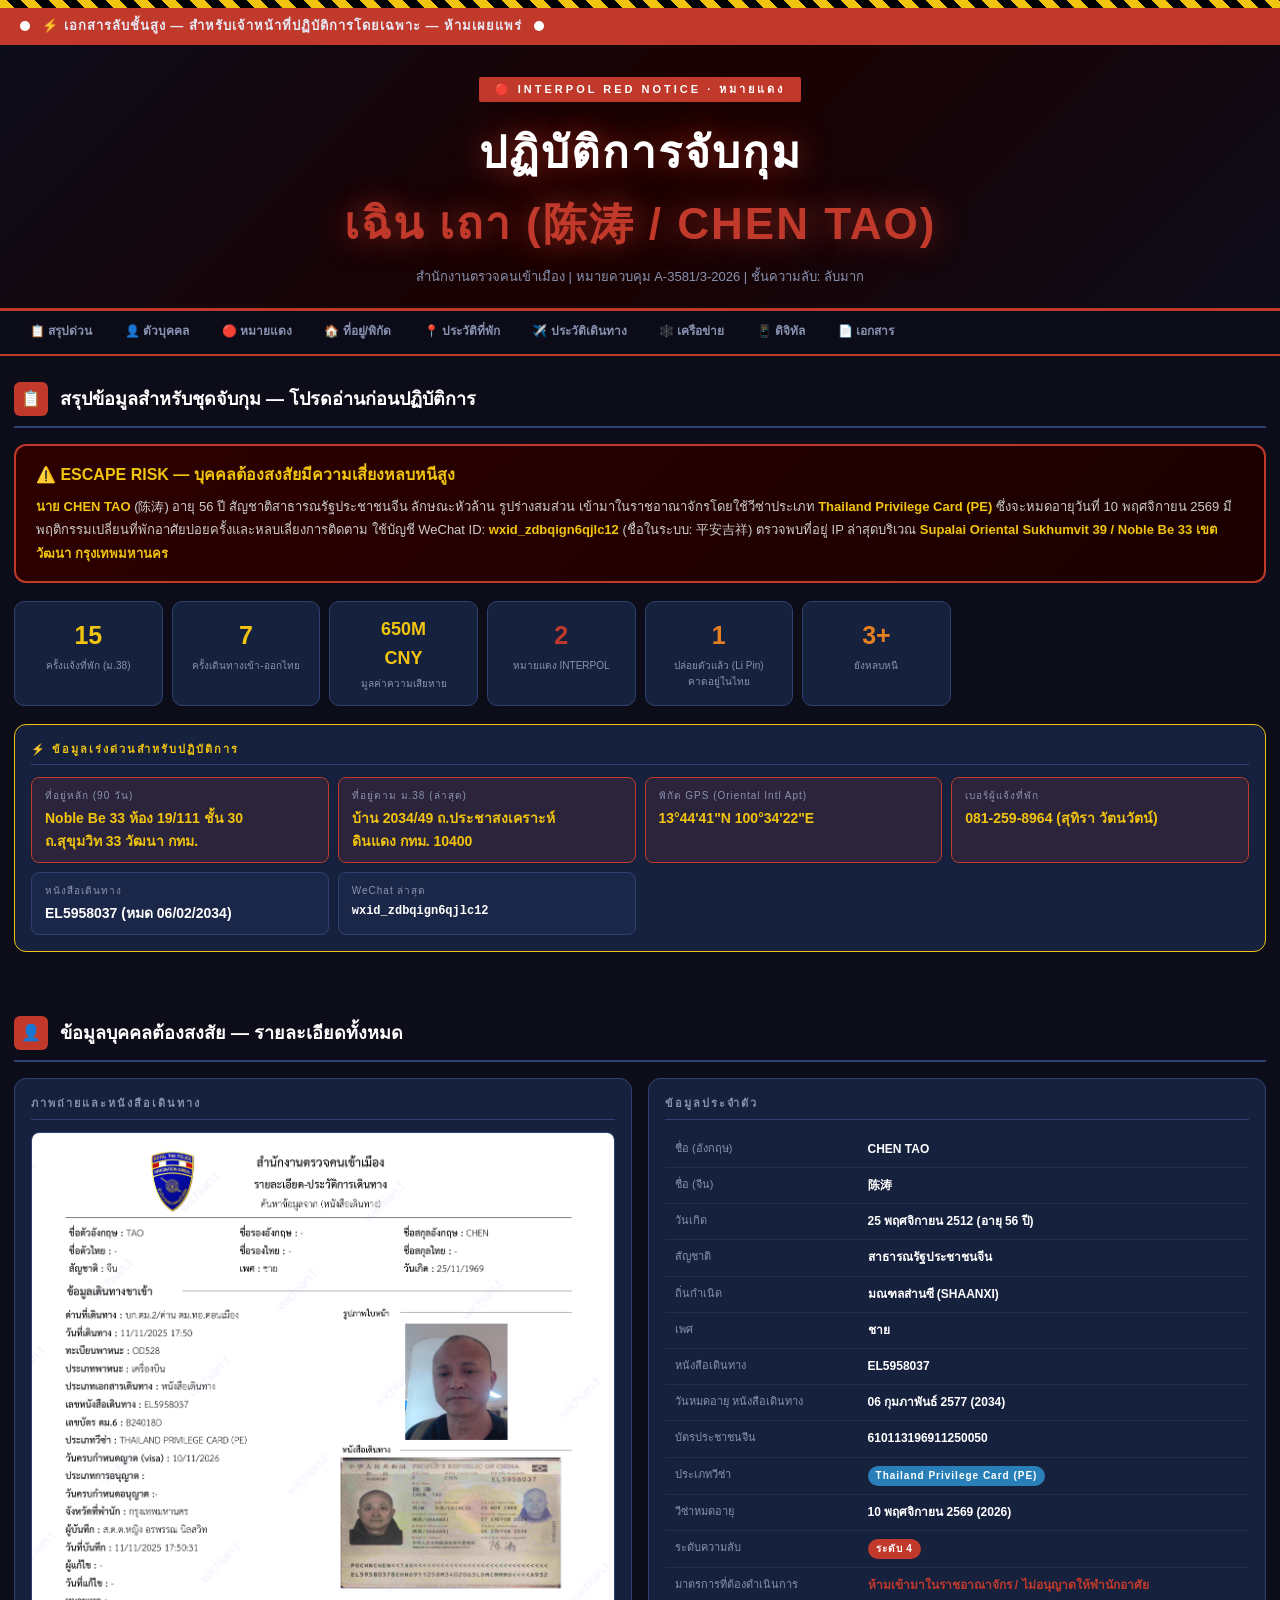
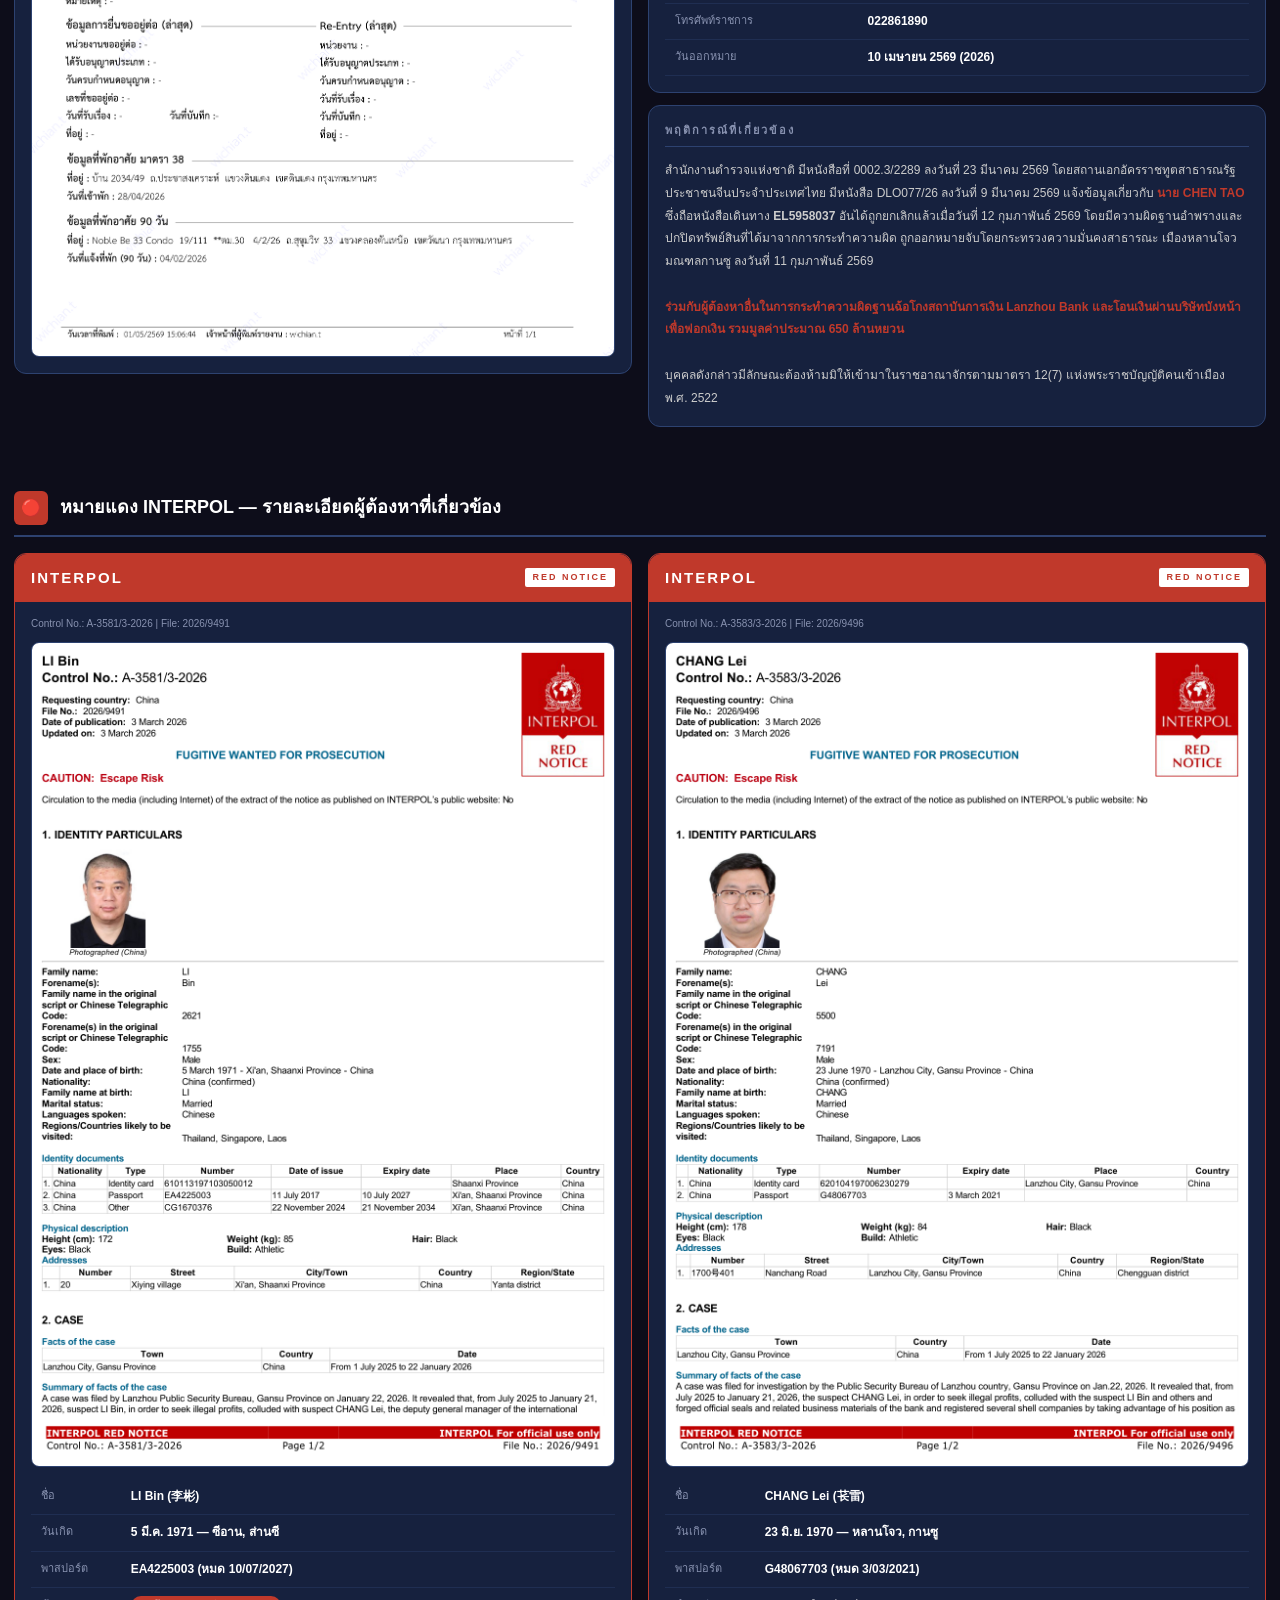
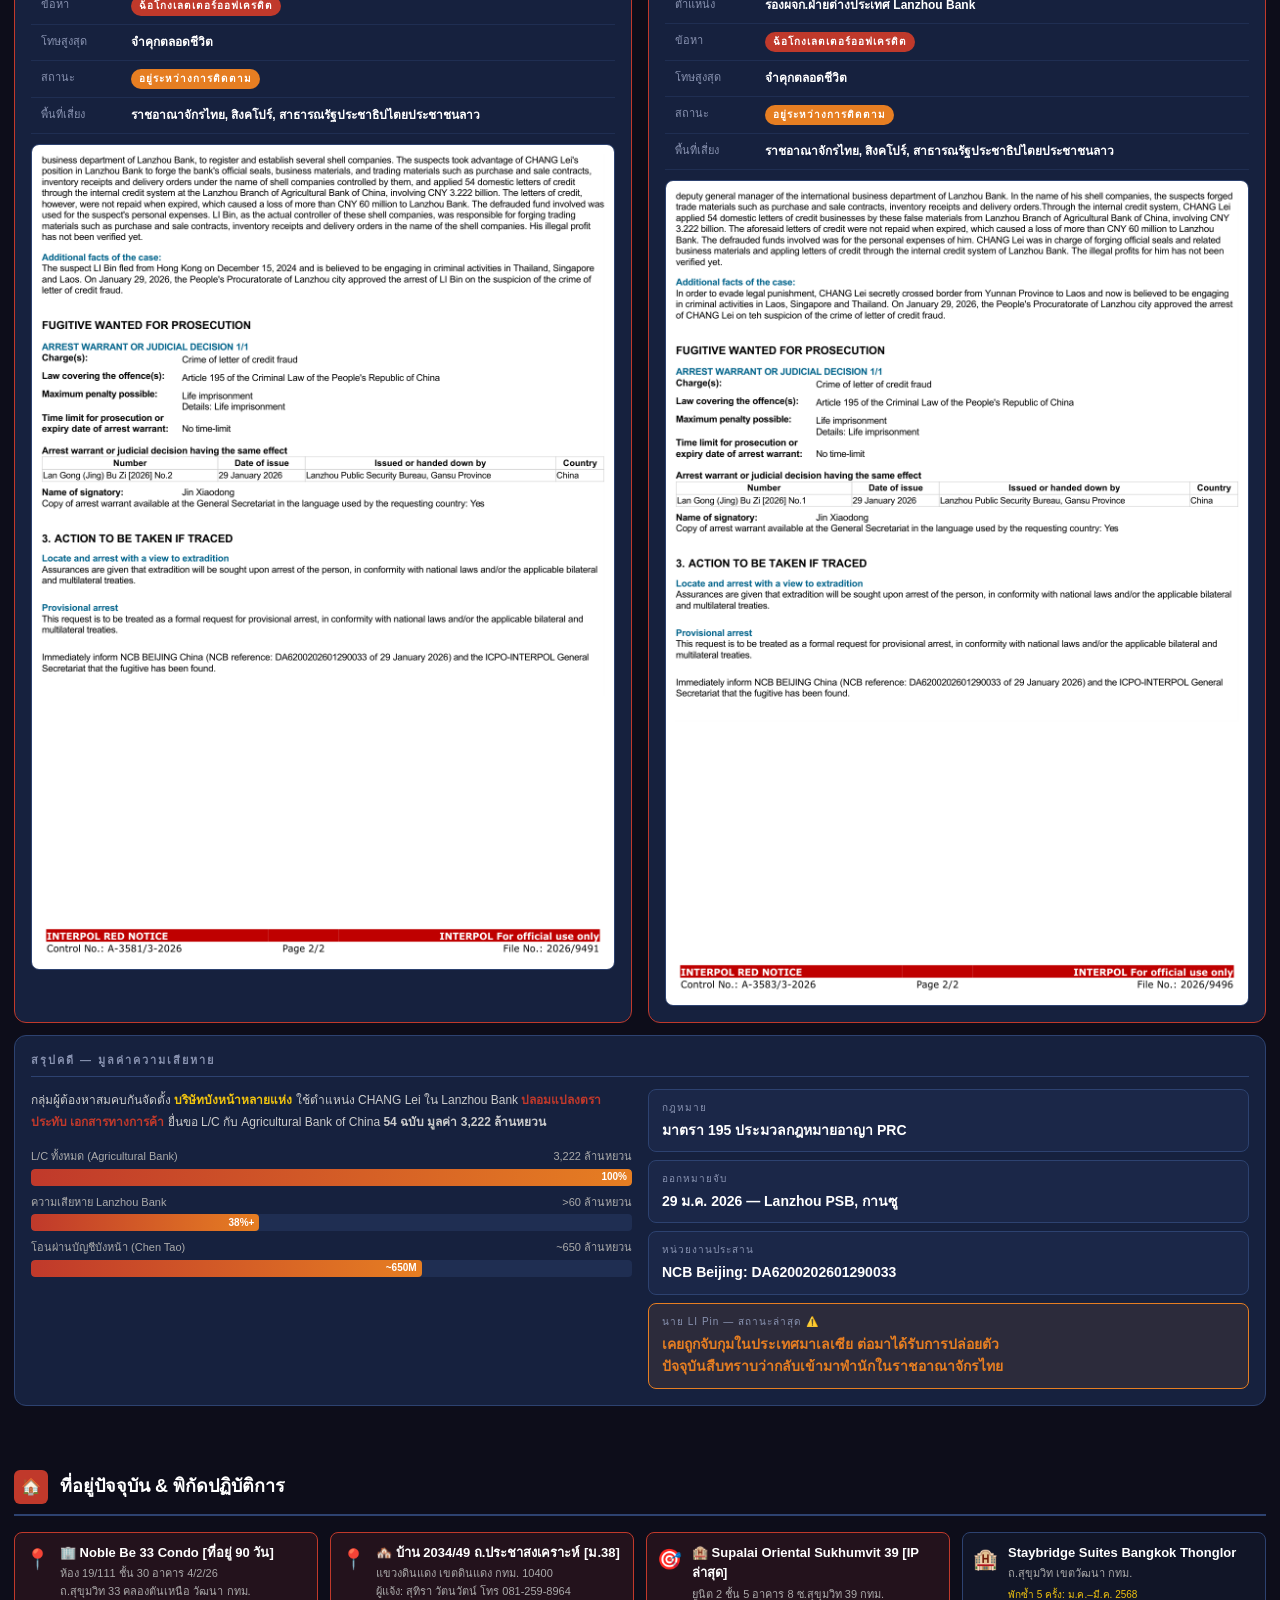
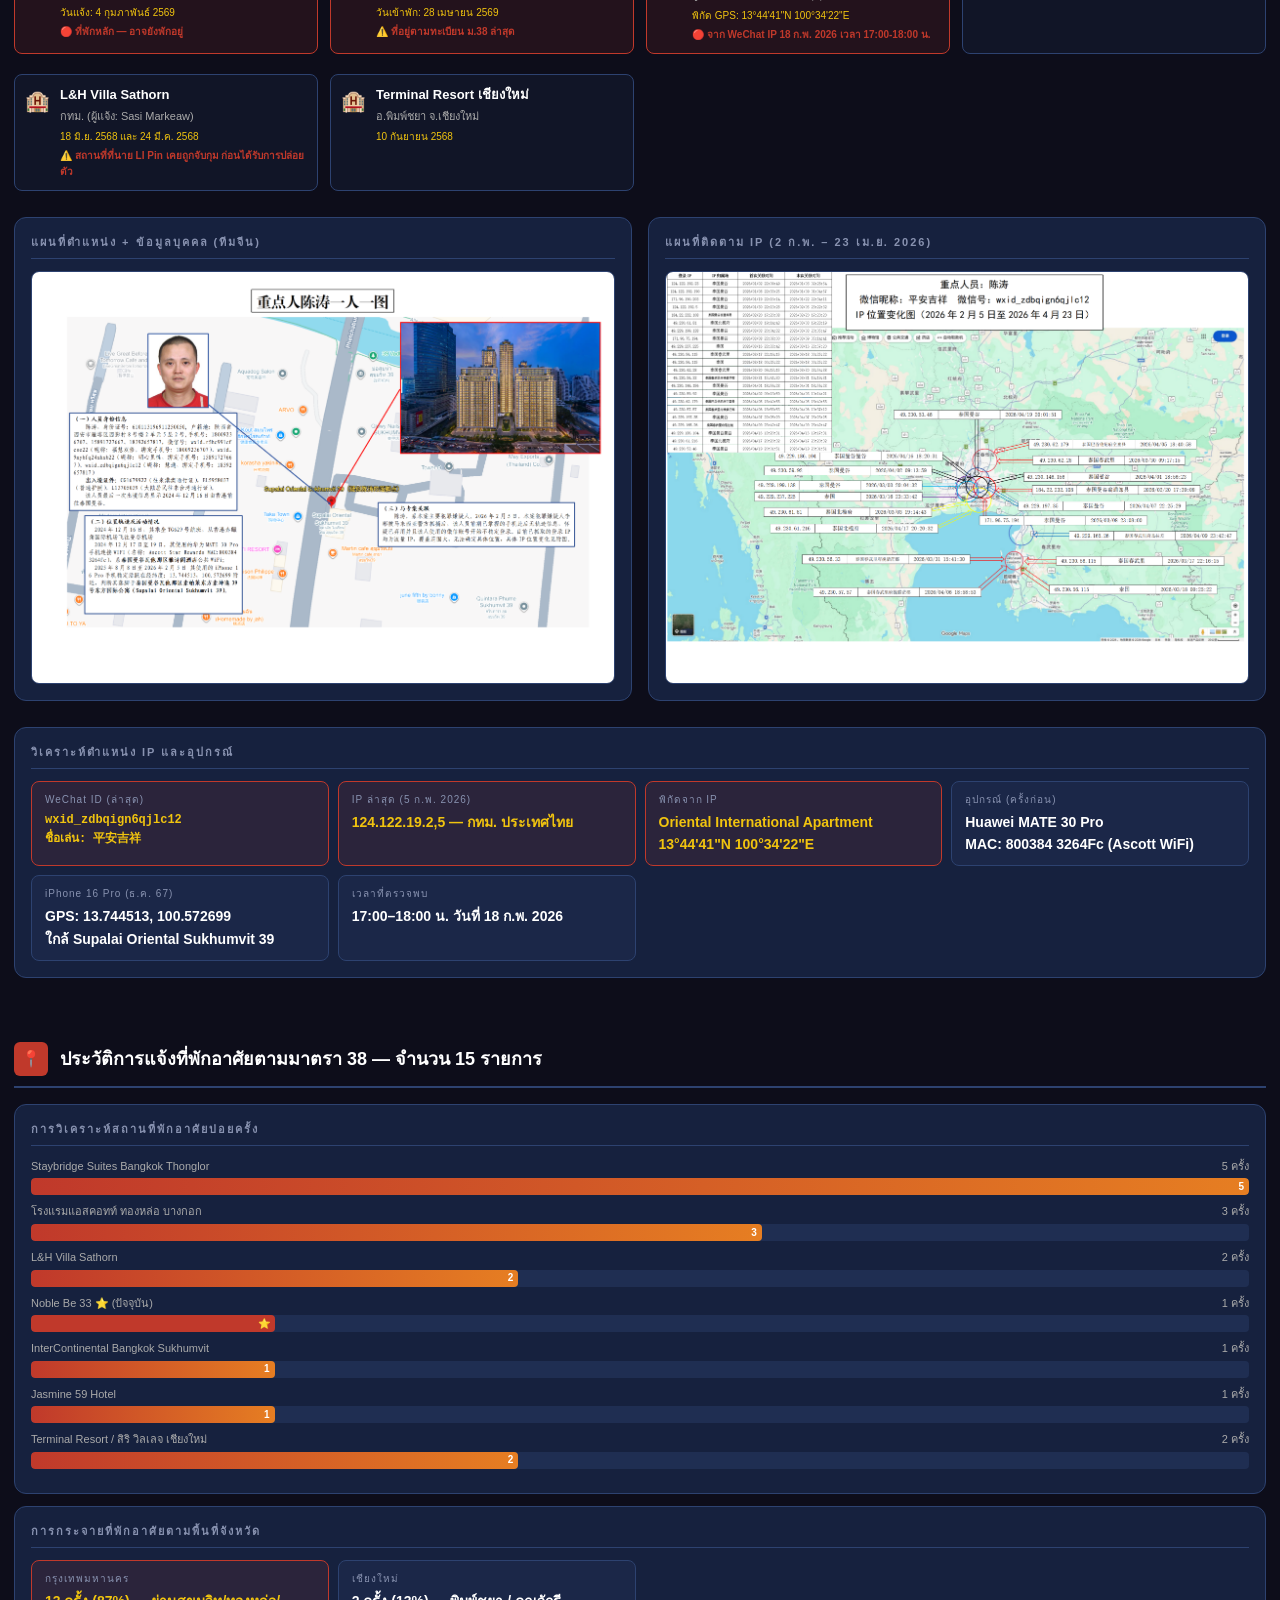
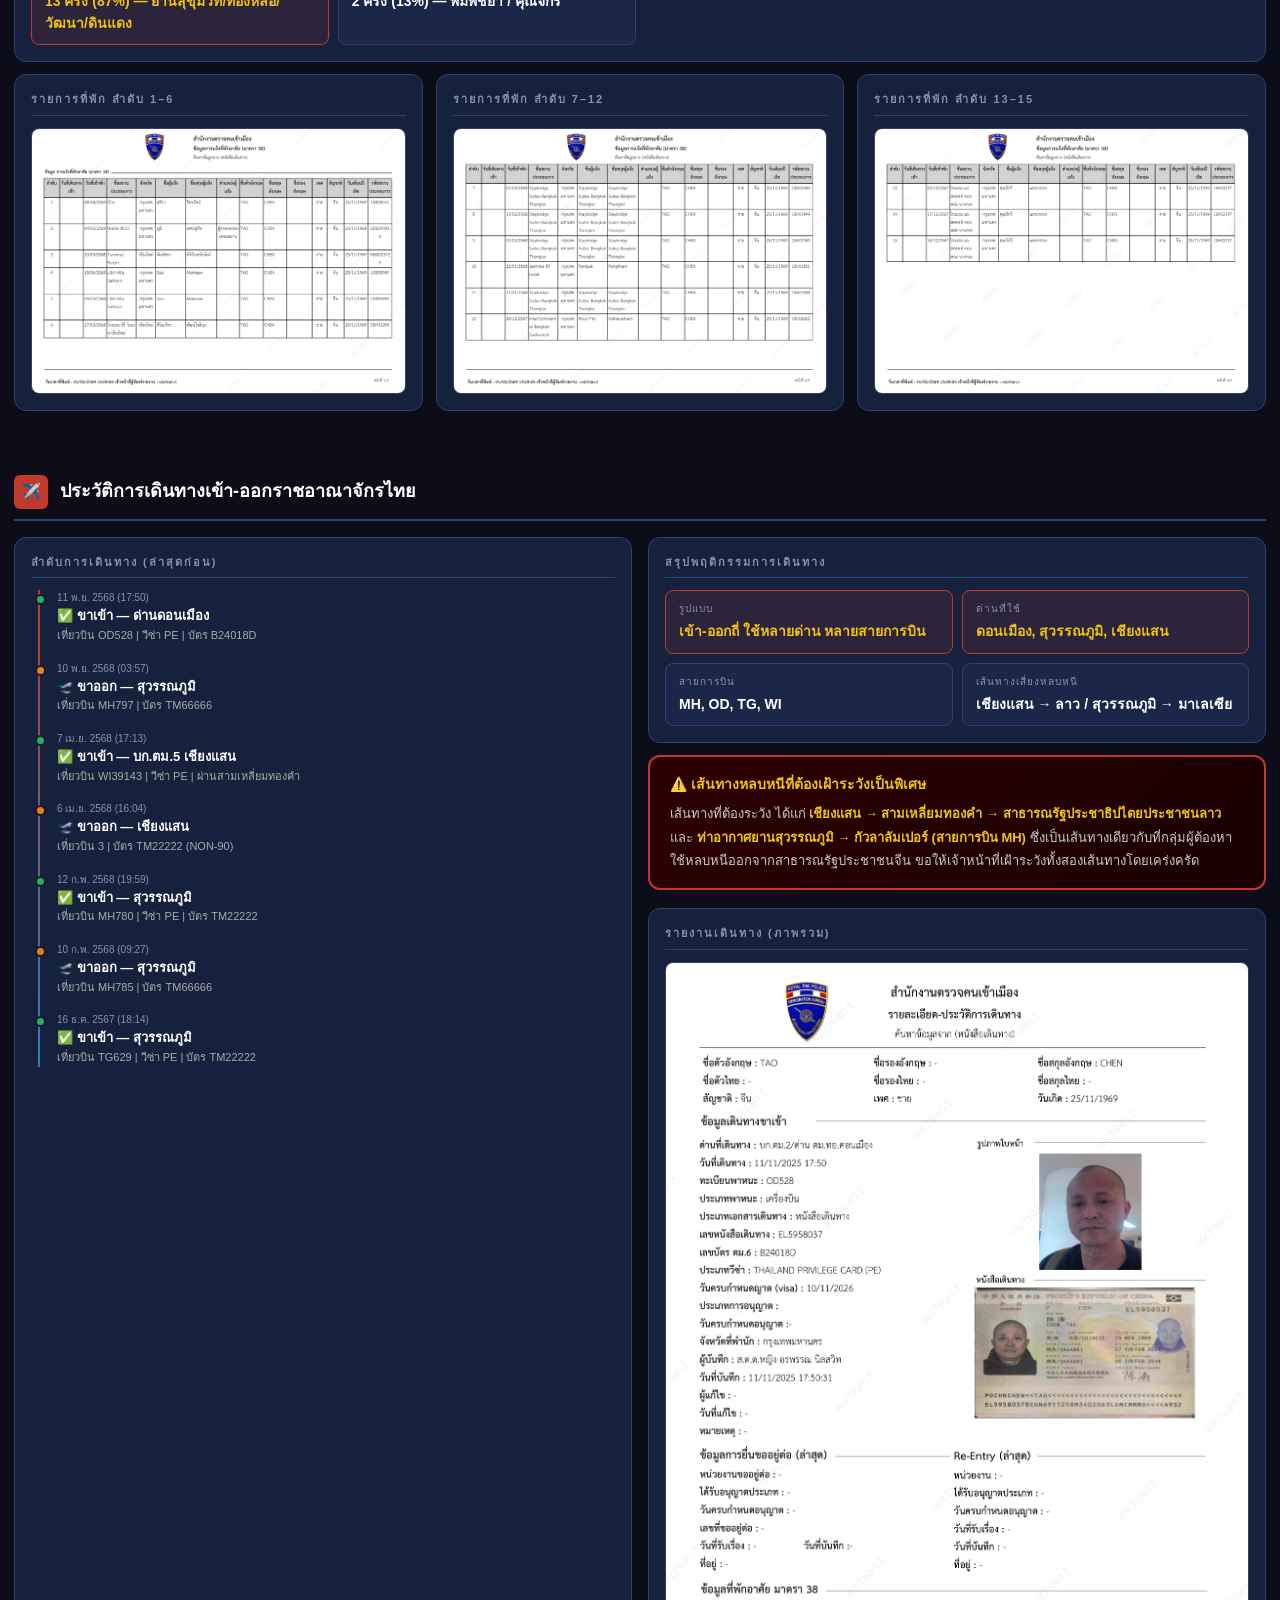
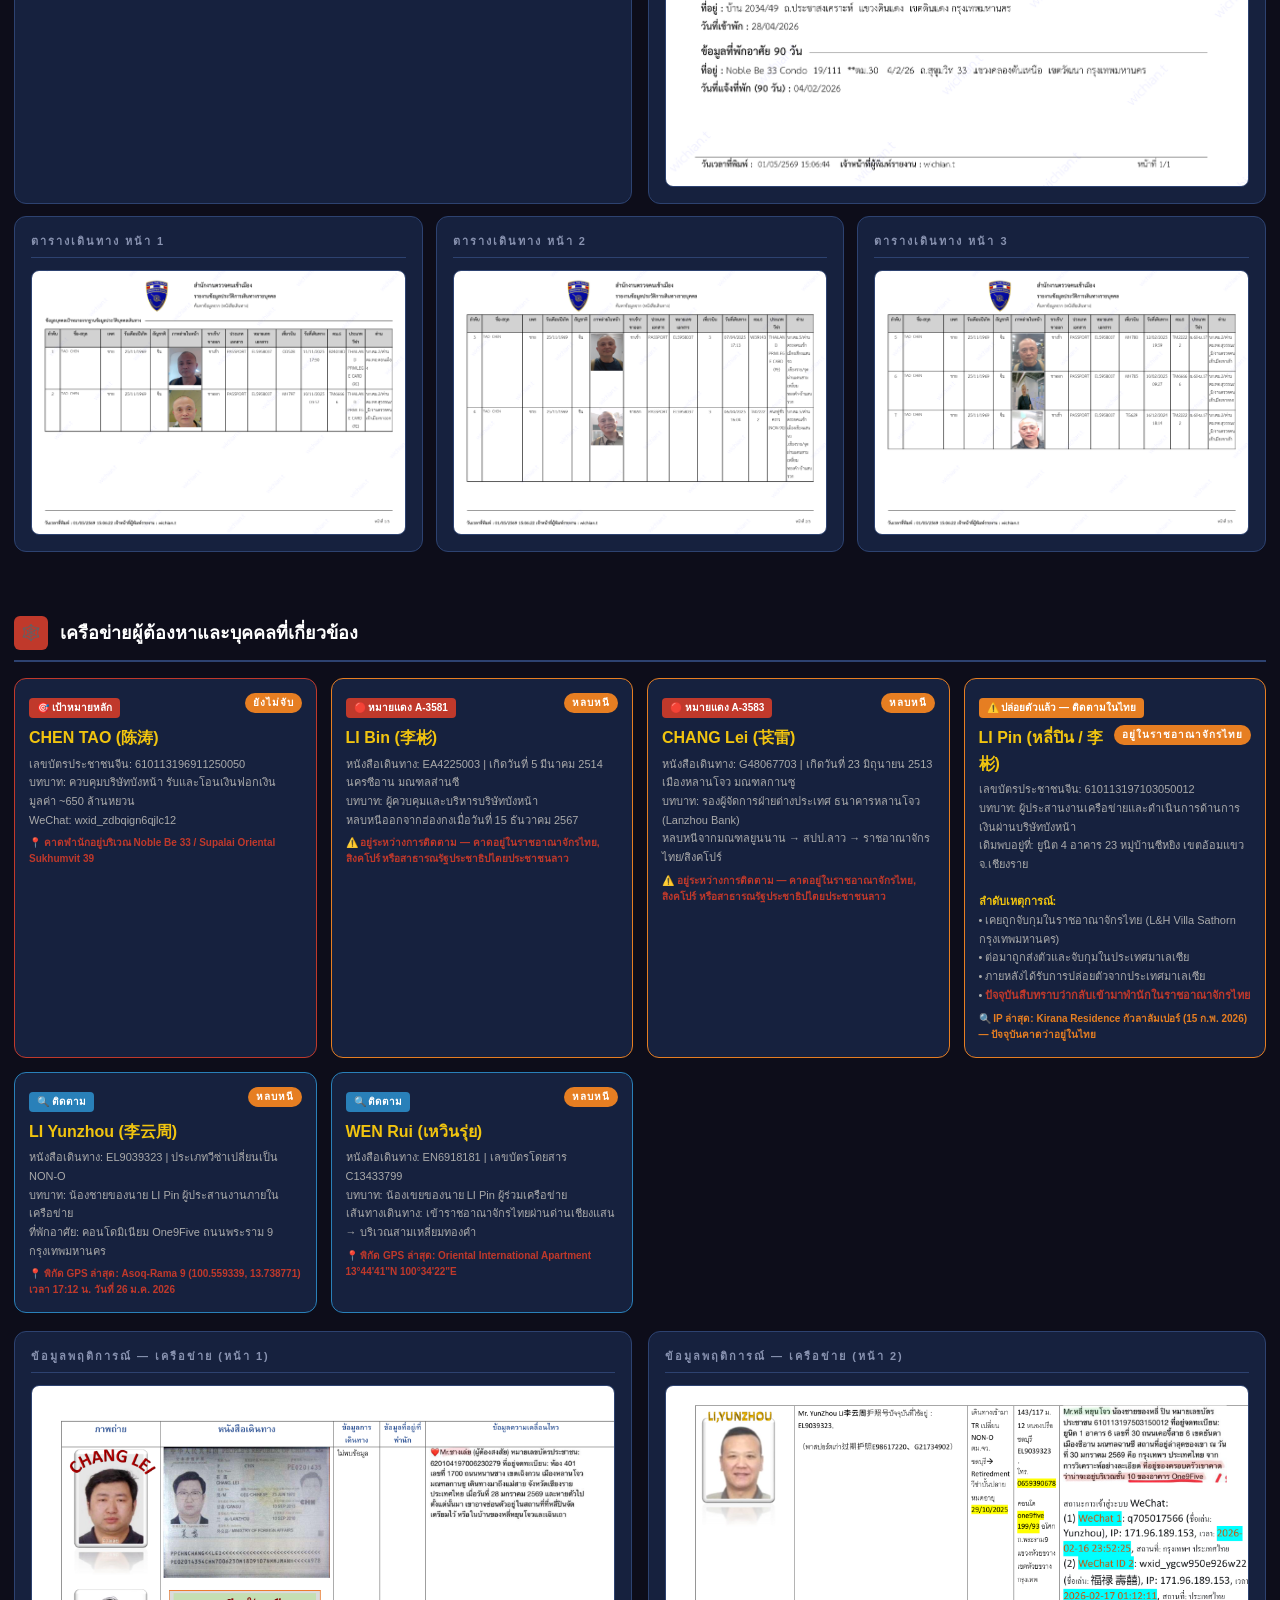
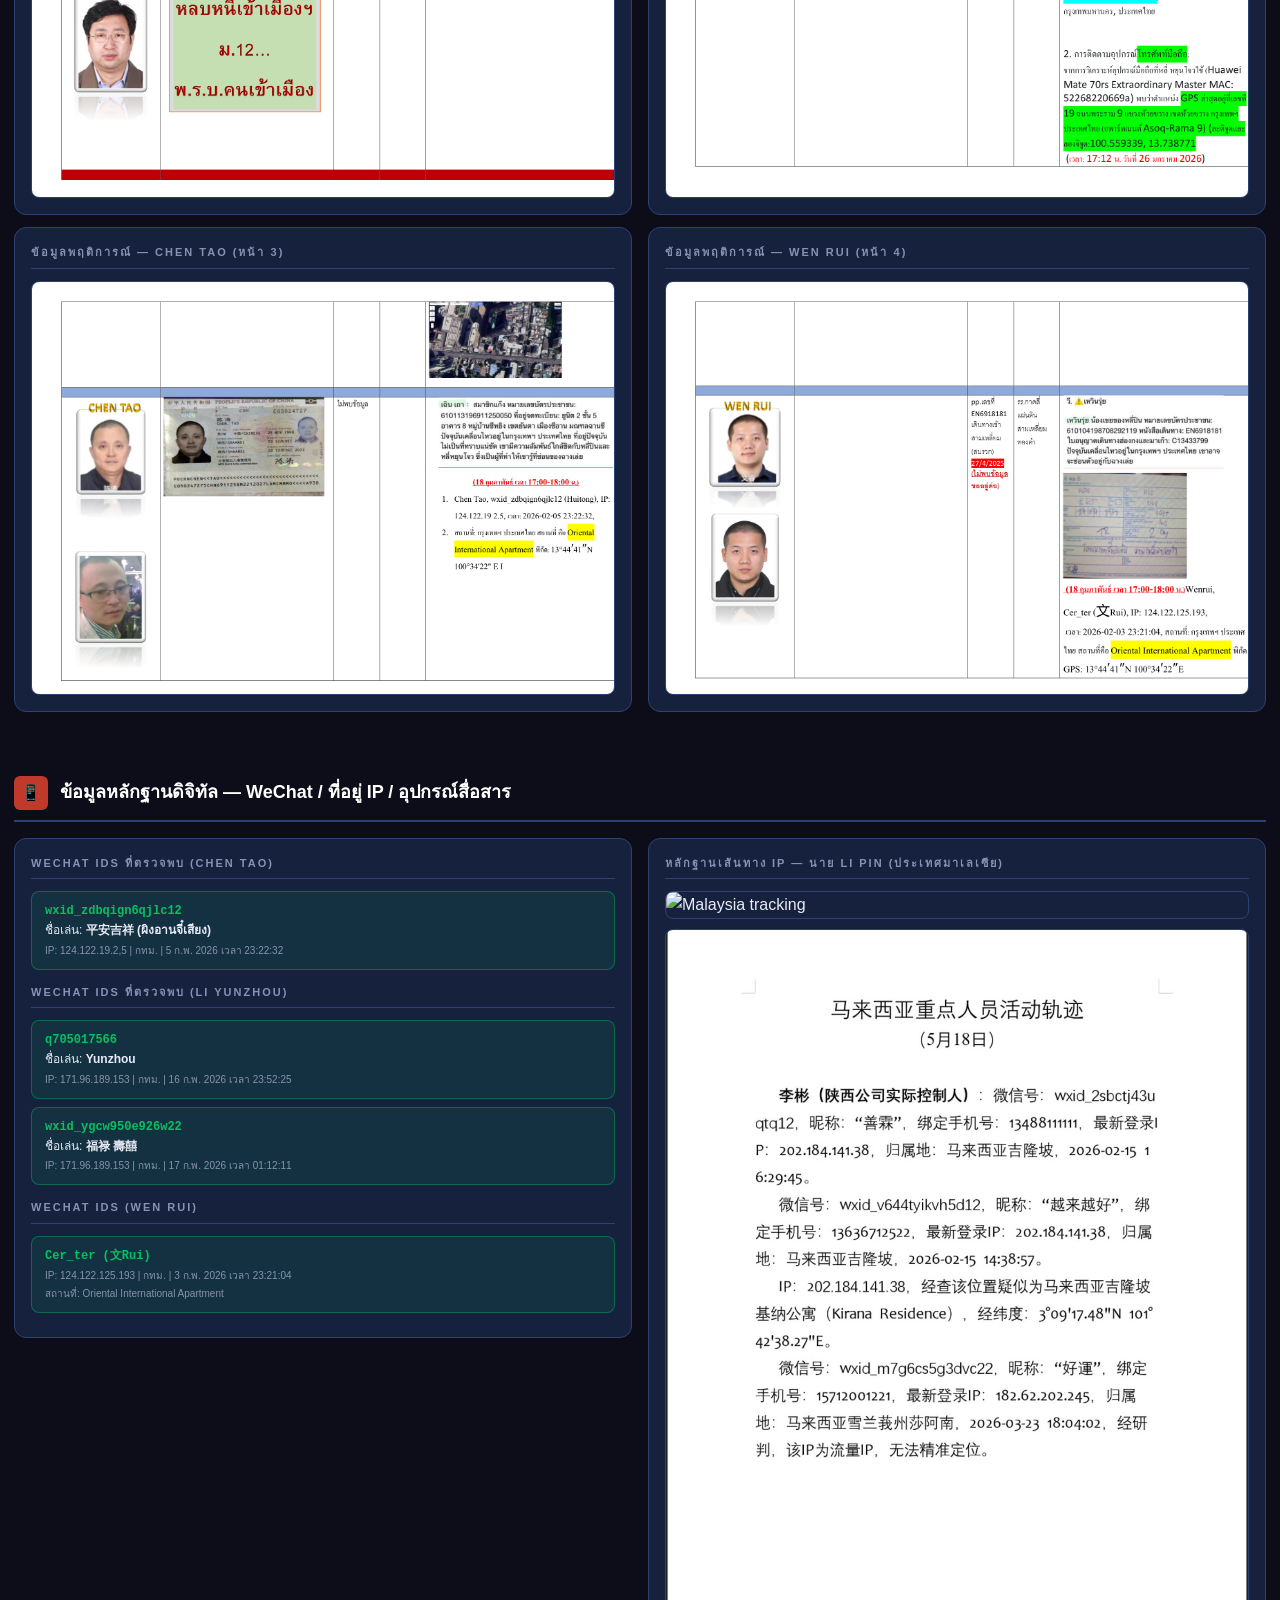
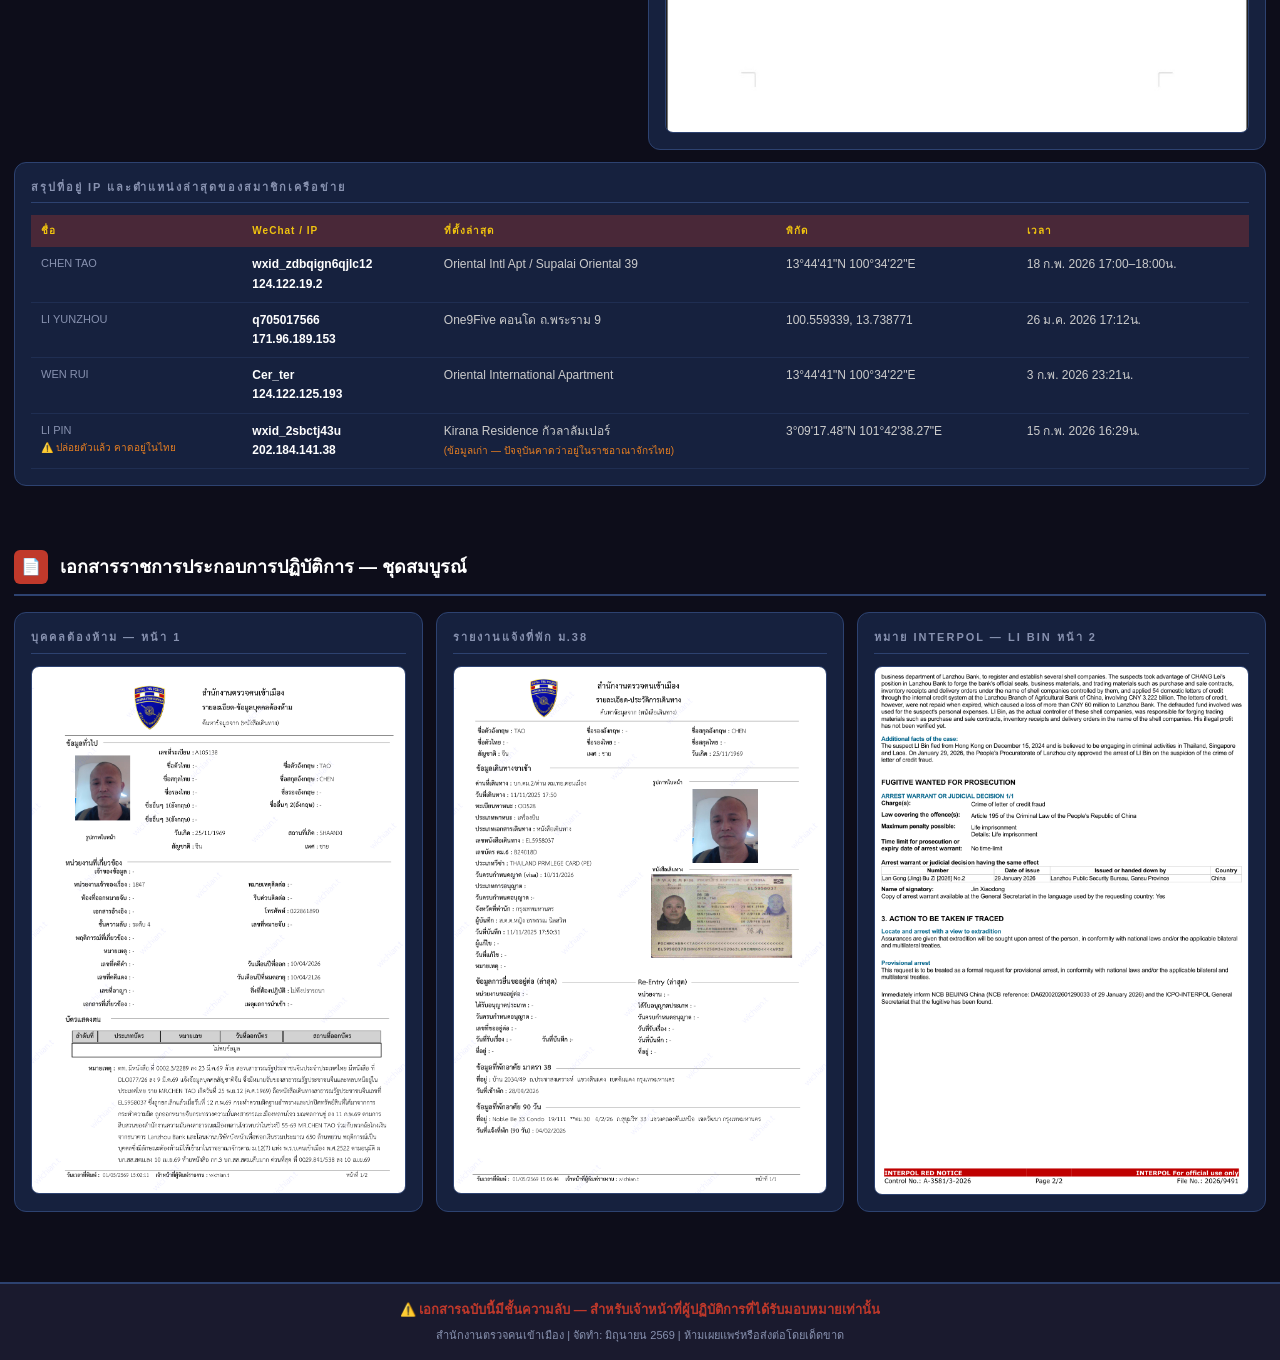
==== index.html @ b8a2ff80 "Move landing page to root for GitHub Pages" ====
<!DOCTYPE html>
<html lang="th">
<head>
<meta charset="UTF-8">
<meta name="viewport" content="width=device-width, initial-scale=1.0">
<title>ปฏิบัติการจับกุม — CHEN TAO</title>
<link rel="stylesheet" href="style.css">
</head>
<body>
<div class="caution-stripe"></div>
<div class="topbar">
  <div class="dot"></div>
  ⚡ เอกสารลับชั้นสูง — สำหรับเจ้าหน้าที่ปฏิบัติการโดยเฉพาะ — ห้ามเผยแพร่
  <div class="dot"></div>
</div>
<header>
  <div class="header-badge">🔴 INTERPOL RED NOTICE · หมายแดง</div>
  <h1>ปฏิบัติการจับกุม<br><span>เฉิน เถา (陈涛 / CHEN TAO)</span></h1>
  <p class="subtitle">สำนักงานตรวจคนเข้าเมือง | หมายควบคุม A-3581/3-2026 | ชั้นความลับ: ลับมาก</p>
</header>
<nav class="sticky">
  <a href="#summary">📋 สรุปด่วน</a>
  <a href="#person">👤 ตัวบุคคล</a>
  <a href="#interpol">🔴 หมายแดง</a>
  <a href="#address">🏠 ที่อยู่/พิกัด</a>
  <a href="#residence">📍 ประวัติที่พัก</a>
  <a href="#travel">✈️ ประวัติเดินทาง</a>
  <a href="#network">🕸️ เครือข่าย</a>
  <a href="#digital">📱 ดิจิทัล</a>
  <a href="#docs">📄 เอกสาร</a>
</nav>
<div class="container">

<!-- ============ SUMMARY ============ -->
<section id="summary">
  <div class="section-title"><div class="icon">📋</div>สรุปข้อมูลสำหรับชุดจับกุม — โปรดอ่านก่อนปฏิบัติการ</div>
  <div class="alert-box">
    <h2>⚠️ ESCAPE RISK — บุคคลต้องสงสัยมีความเสี่ยงหลบหนีสูง</h2>
    <p>
      <strong>นาย CHEN TAO</strong> (陈涛) อายุ 56 ปี สัญชาติสาธารณรัฐประชาชนจีน ลักษณะหัวล้าน
      รูปร่างสมส่วน เข้ามาในราชอาณาจักรโดยใช้วีซ่าประเภท
      <strong>Thailand Privilege Card (PE)</strong> ซึ่งจะหมดอายุวันที่ 10 พฤศจิกายน 2569
      มีพฤติกรรมเปลี่ยนที่พักอาศัยบ่อยครั้งและหลบเลี่ยงการติดตาม
      ใช้บัญชี WeChat ID: <strong>wxid_zdbqign6qjlc12</strong>
      (ชื่อในระบบ: 平安吉祥) ตรวจพบที่อยู่ IP ล่าสุดบริเวณ
      <strong>Supalai Oriental Sukhumvit 39 / Noble Be 33 เขตวัฒนา กรุงเทพมหานคร</strong>
    </p>
  </div>
  <div class="stat-row">
    <div class="stat-box"><span class="stat-num">15</span><div class="stat-label">ครั้งแจ้งที่พัก (ม.38)</div></div>
    <div class="stat-box"><span class="stat-num">7</span><div class="stat-label">ครั้งเดินทางเข้า-ออกไทย</div></div>
    <div class="stat-box"><span class="stat-num" style="font-size:18px">650M<br>CNY</span><div class="stat-label">มูลค่าความเสียหาย</div></div>
    <div class="stat-box"><span class="stat-num" style="color:var(--red)">2</span><div class="stat-label">หมายแดง INTERPOL</div></div>
    <div class="stat-box"><span class="stat-num" style="color:var(--orange)">1</span><div class="stat-label">ปล่อยตัวแล้ว (Li Pin)<br>คาดอยู่ในไทย</div></div>
    <div class="stat-box"><span class="stat-num" style="color:var(--orange)">3+</span><div class="stat-label">ยังหลบหนี</div></div>
  </div>
  <div class="card" style="border-color:var(--yellow);">
    <div class="card-title" style="color:var(--yellow);">⚡ ข้อมูลเร่งด่วนสำหรับปฏิบัติการ</div>
    <div class="kv-grid">
      <div class="kv-item highlight"><div class="k">ที่อยู่หลัก (90 วัน)</div><div class="v">Noble Be 33 ห้อง 19/111 ชั้น 30<br>ถ.สุขุมวิท 33 วัฒนา กทม.</div></div>
      <div class="kv-item highlight"><div class="k">ที่อยู่ตาม ม.38 (ล่าสุด)</div><div class="v">บ้าน 2034/49 ถ.ประชาสงเคราะห์<br>ดินแดง กทม. 10400</div></div>
      <div class="kv-item highlight"><div class="k">พิกัด GPS (Oriental Intl Apt)</div><div class="v">13°44'41"N 100°34'22"E</div></div>
      <div class="kv-item highlight"><div class="k">เบอร์ผู้แจ้งที่พัก</div><div class="v">081-259-8964 (สุทิรา วัตนวัตน์)</div></div>
      <div class="kv-item"><div class="k">หนังสือเดินทาง</div><div class="v">EL5958037 (หมด 06/02/2034)</div></div>
      <div class="kv-item"><div class="k">WeChat ล่าสุด</div><div class="v" style="font-family:monospace;font-size:12px">wxid_zdbqign6qjlc12</div></div>
    </div>
  </div>
</section>

<!-- ============ PERSON ============ -->
<section id="person">
  <div class="section-title"><div class="icon">👤</div>ข้อมูลบุคคลต้องสงสัย — รายละเอียดทั้งหมด</div>
  <div class="two-col">
    <div>
      <div class="card">
        <div class="card-title">ภาพถ่ายและหนังสือเดินทาง</div>
        <img src="images/travel_detail.png" alt="CHEN TAO" class="doc-img">
      </div>
    </div>
    <div>
      <div class="card">
        <div class="card-title">ข้อมูลประจำตัว</div>
        <table class="data-table">
          <tr><td class="label">ชื่อ (อังกฤษ)</td><td class="value">CHEN TAO</td></tr>
          <tr><td class="label">ชื่อ (จีน)</td><td class="value">陈涛</td></tr>
          <tr><td class="label">วันเกิด</td><td class="value">25 พฤศจิกายน 2512 (อายุ 56 ปี)</td></tr>
          <tr><td class="label">สัญชาติ</td><td class="value">สาธารณรัฐประชาชนจีน</td></tr>
          <tr><td class="label">ถิ่นกำเนิด</td><td class="value">มณฑลส่านซี (SHAANXI)</td></tr>
          <tr><td class="label">เพศ</td><td class="value">ชาย</td></tr>
          <tr><td class="label">หนังสือเดินทาง</td><td class="value">EL5958037</td></tr>
          <tr><td class="label">วันหมดอายุ หนังสือเดินทาง</td><td class="value">06 กุมภาพันธ์ 2577 (2034)</td></tr>
          <tr><td class="label">บัตรประชาชนจีน</td><td class="value">610113196911250050</td></tr>
          <tr><td class="label">ประเภทวีซ่า</td><td class="value"><span class="badge badge-blue">Thailand Privilege Card (PE)</span></td></tr>
          <tr><td class="label">วีซ่าหมดอายุ</td><td class="value">10 พฤศจิกายน 2569 (2026)</td></tr>
          <tr><td class="label">ระดับความลับ</td><td class="value"><span class="badge badge-red">ระดับ 4</span></td></tr>
          <tr><td class="label">มาตรการที่ต้องดำเนินการ</td><td class="value" style="color:var(--red); font-weight:700">ห้ามเข้ามาในราชอาณาจักร / ไม่อนุญาตให้พำนักอาศัย</td></tr>
          <tr><td class="label">โทรศัพท์ราชการ</td><td class="value">022861890</td></tr>
          <tr><td class="label">วันออกหมาย</td><td class="value">10 เมษายน 2569 (2026)</td></tr>
        </table>
      </div>
      <div class="card">
        <div class="card-title">พฤติการณ์ที่เกี่ยวข้อง</div>
        <p style="font-size:12px; color:#ccc; line-height:1.9;">
          สำนักงานตำรวจแห่งชาติ มีหนังสือที่ 0002.3/2289 ลงวันที่ 23 มีนาคม 2569
          โดยสถานเอกอัครราชทูตสาธารณรัฐประชาชนจีนประจำประเทศไทย มีหนังสือ DLO077/26 ลงวันที่ 9 มีนาคม 2569
          แจ้งข้อมูลเกี่ยวกับ <span class="hl-red">นาย CHEN TAO</span>
          ซึ่งถือหนังสือเดินทาง <strong>EL5958037</strong> อันได้ถูกยกเลิกแล้วเมื่อวันที่ 12 กุมภาพันธ์ 2569
          โดยมีความผิดฐานอำพรางและปกปิดทรัพย์สินที่ได้มาจากการกระทำความผิด
          ถูกออกหมายจับโดยกระทรวงความมั่นคงสาธารณะ เมืองหลานโจว มณฑลกานซู ลงวันที่ 11 กุมภาพันธ์ 2569
          <br><br>
          <span class="hl-red">ร่วมกับผู้ต้องหาอื่นในการกระทำความผิดฐานฉ้อโกงสถาบันการเงิน Lanzhou Bank
          และโอนเงินผ่านบริษัทบังหน้าเพื่อฟอกเงิน รวมมูลค่าประมาณ <strong>650 ล้านหยวน</strong></span>
          <br><br>
          บุคคลดังกล่าวมีลักษณะต้องห้ามมิให้เข้ามาในราชอาณาจักรตามมาตรา 12(7)
          แห่งพระราชบัญญัติคนเข้าเมือง พ.ศ. 2522
        </p>
      </div>
    </div>
  </div>
</section>

<!-- ============ INTERPOL ============ -->
<section id="interpol">
  <div class="section-title"><div class="icon">🔴</div>หมายแดง INTERPOL — รายละเอียดผู้ต้องหาที่เกี่ยวข้อง</div>
  <div class="two-col">
    <div class="card" style="border-color:var(--red);">
      <div style="background:var(--red); margin:-16px -16px 14px; padding:12px 16px; display:flex; align-items:center; justify-content:space-between; border-radius:12px 12px 0 0;">
        <span style="font-size:15px; font-weight:900; color:#fff; letter-spacing:2px;">INTERPOL</span>
        <span style="background:#fff; color:var(--red); font-size:9px; font-weight:900; padding:2px 7px; border-radius:2px; letter-spacing:2px;">RED NOTICE</span>
      </div>
      <div style="font-size:10px; color:var(--muted); margin-bottom:10px;">Control No.: A-3581/3-2026 | File: 2026/9491</div>
      <img src="images/rednotice_li.png" alt="LI Bin" class="doc-img" style="margin-bottom:12px;">
      <table class="data-table">
        <tr><td class="label">ชื่อ</td><td class="value">LI Bin (李彬)</td></tr>
        <tr><td class="label">วันเกิด</td><td class="value">5 มี.ค. 1971 — ซีอาน, ส่านซี</td></tr>
        <tr><td class="label">พาสปอร์ต</td><td class="value">EA4225003 (หมด 10/07/2027)</td></tr>
        <tr><td class="label">ข้อหา</td><td class="value"><span class="badge badge-red">ฉ้อโกงเลตเตอร์ออฟเครดิต</span></td></tr>
        <tr><td class="label">โทษสูงสุด</td><td class="value">จำคุกตลอดชีวิต</td></tr>
        <tr><td class="label">สถานะ</td><td class="value"><span class="badge badge-orange">อยู่ระหว่างการติดตาม</span></td></tr>
        <tr><td class="label">พื้นที่เสี่ยง</td><td class="value">ราชอาณาจักรไทย, สิงคโปร์, สาธารณรัฐประชาธิปไตยประชาชนลาว</td></tr>
      </table>
      <img src="images/rednotice_li2.png" alt="LI Bin case" class="doc-img" style="margin-top:10px;">
    </div>
    <div class="card" style="border-color:var(--red);">
      <div style="background:var(--red); margin:-16px -16px 14px; padding:12px 16px; display:flex; align-items:center; justify-content:space-between; border-radius:12px 12px 0 0;">
        <span style="font-size:15px; font-weight:900; color:#fff; letter-spacing:2px;">INTERPOL</span>
        <span style="background:#fff; color:var(--red); font-size:9px; font-weight:900; padding:2px 7px; border-radius:2px; letter-spacing:2px;">RED NOTICE</span>
      </div>
      <div style="font-size:10px; color:var(--muted); margin-bottom:10px;">Control No.: A-3583/3-2026 | File: 2026/9496</div>
      <img src="images/rednotice_chang.png" alt="CHANG Lei" class="doc-img" style="margin-bottom:12px;">
      <table class="data-table">
        <tr><td class="label">ชื่อ</td><td class="value">CHANG Lei (苌雷)</td></tr>
        <tr><td class="label">วันเกิด</td><td class="value">23 มิ.ย. 1970 — หลานโจว, กานซู</td></tr>
        <tr><td class="label">พาสปอร์ต</td><td class="value">G48067703 (หมด 3/03/2021)</td></tr>
        <tr><td class="label">ตำแหน่ง</td><td class="value">รองผจก.ฝ่ายต่างประเทศ Lanzhou Bank</td></tr>
        <tr><td class="label">ข้อหา</td><td class="value"><span class="badge badge-red">ฉ้อโกงเลตเตอร์ออฟเครดิต</span></td></tr>
        <tr><td class="label">โทษสูงสุด</td><td class="value">จำคุกตลอดชีวิต</td></tr>
        <tr><td class="label">สถานะ</td><td class="value"><span class="badge badge-orange">อยู่ระหว่างการติดตาม</span></td></tr>
        <tr><td class="label">พื้นที่เสี่ยง</td><td class="value">ราชอาณาจักรไทย, สิงคโปร์, สาธารณรัฐประชาธิปไตยประชาชนลาว</td></tr>
      </table>
      <img src="images/rednotice_chang2.png" alt="CHANG Lei case" class="doc-img" style="margin-top:10px;">
    </div>
  </div>
  <div class="card">
    <div class="card-title">สรุปคดี — มูลค่าความเสียหาย</div>
    <div class="two-col">
      <div>
        <p style="font-size:12px; color:#ccc; line-height:1.9; margin-bottom:14px;">
          กลุ่มผู้ต้องหาสมคบกันจัดตั้ง <span class="hl-yellow">บริษัทบังหน้าหลายแห่ง</span> ใช้ตำแหน่ง CHANG Lei
          ใน Lanzhou Bank <span class="hl-red">ปลอมแปลงตราประทับ เอกสารทางการค้า</span>
          ยื่นขอ L/C กับ Agricultural Bank of China <strong>54 ฉบับ มูลค่า 3,222 ล้านหยวน</strong>
        </p>
        <div class="chart-bar-wrap">
          <div class="chart-bar-label"><span>L/C ทั้งหมด (Agricultural Bank)</span><span>3,222 ล้านหยวน</span></div>
          <div class="chart-bar-bg"><div class="chart-bar-fill" style="width:100%">100%</div></div>
        </div>
        <div class="chart-bar-wrap">
          <div class="chart-bar-label"><span>ความเสียหาย Lanzhou Bank</span><span>>60 ล้านหยวน</span></div>
          <div class="chart-bar-bg"><div class="chart-bar-fill" style="width:38%">38%+</div></div>
        </div>
        <div class="chart-bar-wrap">
          <div class="chart-bar-label"><span>โอนผ่านบัญชีบังหน้า (Chen Tao)</span><span>~650 ล้านหยวน</span></div>
          <div class="chart-bar-bg"><div class="chart-bar-fill" style="width:65%">~650M</div></div>
        </div>
      </div>
      <div>
        <div class="kv-item" style="margin-bottom:8px;"><div class="k">กฎหมาย</div><div class="v">มาตรา 195 ประมวลกฎหมายอาญา PRC</div></div>
        <div class="kv-item" style="margin-bottom:8px;"><div class="k">ออกหมายจับ</div><div class="v">29 ม.ค. 2026 — Lanzhou PSB, กานซู</div></div>
        <div class="kv-item" style="margin-bottom:8px;"><div class="k">หน่วยงานประสาน</div><div class="v">NCB Beijing: DA6200202601290033</div></div>
        <div class="kv-item" style="border-color:var(--orange); background:rgba(230,126,34,0.1);"><div class="k">นาย LI Pin — สถานะล่าสุด ⚠️</div><div class="v" style="color:var(--orange)">เคยถูกจับกุมในประเทศมาเลเซีย ต่อมาได้รับการปล่อยตัว<br>ปัจจุบันสืบทราบว่ากลับเข้ามาพำนักในราชอาณาจักรไทย</div></div>
      </div>
    </div>
  </div>
</section>

<!-- ============ ADDRESS ============ -->
<section id="address">
  <div class="section-title"><div class="icon">🏠</div>ที่อยู่ปัจจุบัน &amp; พิกัดปฏิบัติการ</div>

  <div style="display:grid; grid-template-columns:repeat(auto-fill,minmax(300px,1fr)); gap:12px; margin-bottom:18px;">
    <div class="pin-entry hot">
      <div class="pin-icon">📍</div>
      <div class="pin-content">
        <div class="pin-name">🏢 Noble Be 33 Condo [ที่อยู่ 90 วัน]</div>
        <div class="pin-addr">ห้อง 19/111 ชั้น 30 อาคาร 4/2/26<br>ถ.สุขุมวิท 33 คลองตันเหนือ วัฒนา กทม.</div>
        <div class="pin-date">วันแจ้ง: 4 กุมภาพันธ์ 2569</div>
        <div class="pin-note">🔴 ที่พักหลัก — อาจยังพักอยู่</div>
      </div>
    </div>
    <div class="pin-entry hot">
      <div class="pin-icon">📍</div>
      <div class="pin-content">
        <div class="pin-name">🏘️ บ้าน 2034/49 ถ.ประชาสงเคราะห์ [ม.38]</div>
        <div class="pin-addr">แขวงดินแดง เขตดินแดง กทม. 10400<br>ผู้แจ้ง: สุทิรา วัตนวัตน์ โทร 081-259-8964</div>
        <div class="pin-date">วันเข้าพัก: 28 เมษายน 2569</div>
        <div class="pin-note">⚠️ ที่อยู่ตามทะเบียน ม.38 ล่าสุด</div>
      </div>
    </div>
    <div class="pin-entry hot">
      <div class="pin-icon">🎯</div>
      <div class="pin-content">
        <div class="pin-name">🏨 Supalai Oriental Sukhumvit 39 [IP ล่าสุด]</div>
        <div class="pin-addr">ยูนิต 2 ชั้น 5 อาคาร 8 ซ.สุขุมวิท 39 กทม.</div>
        <div class="pin-date">พิกัด GPS: 13°44'41"N 100°34'22"E</div>
        <div class="pin-note">🔴 จาก WeChat IP 18 ก.พ. 2026 เวลา 17:00-18:00 น.</div>
      </div>
    </div>
    <div class="pin-entry">
      <div class="pin-icon">🏨</div>
      <div class="pin-content">
        <div class="pin-name">Staybridge Suites Bangkok Thonglor</div>
        <div class="pin-addr">ถ.สุขุมวิท เขตวัฒนา กทม.</div>
        <div class="pin-date">พักซ้ำ 5 ครั้ง: ม.ค.–มี.ค. 2568</div>
      </div>
    </div>
    <div class="pin-entry">
      <div class="pin-icon">🏨</div>
      <div class="pin-content">
        <div class="pin-name">L&H Villa Sathorn</div>
        <div class="pin-addr">กทม. (ผู้แจ้ง: Sasi Markeaw)</div>
        <div class="pin-date">18 มิ.ย. 2568 และ 24 มี.ค. 2568</div>
        <div class="pin-note">⚠️ สถานที่ที่นาย LI Pin เคยถูกจับกุม ก่อนได้รับการปล่อยตัว</div>
      </div>
    </div>
    <div class="pin-entry">
      <div class="pin-icon">🏨</div>
      <div class="pin-content">
        <div class="pin-name">Terminal Resort เชียงใหม่</div>
        <div class="pin-addr">อ.พิมพ์ชยา จ.เชียงใหม่</div>
        <div class="pin-date">10 กันยายน 2568</div>
      </div>
    </div>
  </div>

  <div class="two-col">
    <div class="card">
      <div class="card-title">แผนที่ตำแหน่ง + ข้อมูลบุคคล (ทีมจีน)</div>
      <img src="images/address_map.png" alt="Address Map" class="doc-img">
    </div>
    <div class="card">
      <div class="card-title">แผนที่ติดตาม IP (2 ก.พ. – 23 เม.ย. 2026)</div>
      <img src="images/address_ip.png" alt="IP Tracking Map" class="doc-img">
    </div>
  </div>

  <div class="card" style="margin-top:14px;">
    <div class="card-title">วิเคราะห์ตำแหน่ง IP และอุปกรณ์</div>
    <div class="kv-grid">
      <div class="kv-item highlight"><div class="k">WeChat ID (ล่าสุด)</div><div class="v" style="font-family:monospace;font-size:12px">wxid_zdbqign6qjlc12<br>ชื่อเล่น: 平安吉祥</div></div>
      <div class="kv-item highlight"><div class="k">IP ล่าสุด (5 ก.พ. 2026)</div><div class="v">124.122.19.2,5 — กทม. ประเทศไทย</div></div>
      <div class="kv-item highlight"><div class="k">พิกัดจาก IP</div><div class="v">Oriental International Apartment<br>13°44'41"N 100°34'22"E</div></div>
      <div class="kv-item"><div class="k">อุปกรณ์ (ครั้งก่อน)</div><div class="v">Huawei MATE 30 Pro<br>MAC: 800384 3264Fc (Ascott WiFi)</div></div>
      <div class="kv-item"><div class="k">iPhone 16 Pro (ธ.ค. 67)</div><div class="v">GPS: 13.744513, 100.572699<br>ใกล้ Supalai Oriental Sukhumvit 39</div></div>
      <div class="kv-item"><div class="k">เวลาที่ตรวจพบ</div><div class="v">17:00–18:00 น. วันที่ 18 ก.พ. 2026</div></div>
    </div>
  </div>
</section>

<!-- ============ RESIDENCE ============ -->
<section id="residence">
  <div class="section-title"><div class="icon">📍</div>ประวัติการแจ้งที่พักอาศัยตามมาตรา 38 — จำนวน 15 รายการ</div>
  <div class="card">
    <div class="card-title">การวิเคราะห์สถานที่พักอาศัยบ่อยครั้ง</div>
    <div class="chart-bar-wrap"><div class="chart-bar-label"><span>Staybridge Suites Bangkok Thonglor</span><span>5 ครั้ง</span></div><div class="chart-bar-bg"><div class="chart-bar-fill" style="width:100%">5</div></div></div>
    <div class="chart-bar-wrap"><div class="chart-bar-label"><span>โรงแรมแอสคอทท์ ทองหล่อ บางกอก</span><span>3 ครั้ง</span></div><div class="chart-bar-bg"><div class="chart-bar-fill" style="width:60%">3</div></div></div>
    <div class="chart-bar-wrap"><div class="chart-bar-label"><span>L&H Villa Sathorn</span><span>2 ครั้ง</span></div><div class="chart-bar-bg"><div class="chart-bar-fill" style="width:40%">2</div></div></div>
    <div class="chart-bar-wrap"><div class="chart-bar-label"><span>Noble Be 33 ⭐ (ปัจจุบัน)</span><span>1 ครั้ง</span></div><div class="chart-bar-bg"><div class="chart-bar-fill" style="width:20%; background:var(--red)">⭐</div></div></div>
    <div class="chart-bar-wrap"><div class="chart-bar-label"><span>InterContinental Bangkok Sukhumvit</span><span>1 ครั้ง</span></div><div class="chart-bar-bg"><div class="chart-bar-fill" style="width:20%">1</div></div></div>
    <div class="chart-bar-wrap"><div class="chart-bar-label"><span>Jasmine 59 Hotel</span><span>1 ครั้ง</span></div><div class="chart-bar-bg"><div class="chart-bar-fill" style="width:20%">1</div></div></div>
    <div class="chart-bar-wrap"><div class="chart-bar-label"><span>Terminal Resort / สิริ วิลเลจ เชียงใหม่</span><span>2 ครั้ง</span></div><div class="chart-bar-bg"><div class="chart-bar-fill" style="width:40%">2</div></div></div>
  </div>
  <div class="card">
    <div class="card-title">การกระจายที่พักอาศัยตามพื้นที่จังหวัด</div>
    <div class="kv-grid">
      <div class="kv-item highlight"><div class="k">กรุงเทพมหานคร</div><div class="v">13 ครั้ง (87%) — ย่านสุขุมวิท/ทองหล่อ/วัฒนา/ดินแดง</div></div>
      <div class="kv-item"><div class="k">เชียงใหม่</div><div class="v">2 ครั้ง (13%) — พิมพ์ชยา / คุณจักรี</div></div>
    </div>
  </div>
  <div class="three-col">
    <div class="card"><div class="card-title">รายการที่พัก ลำดับ 1–6</div><img src="images/residence_list.png" alt="Residence 1-6" class="doc-img"></div>
    <div class="card"><div class="card-title">รายการที่พัก ลำดับ 7–12</div><img src="images/residence_list2.png" alt="Residence 7-12" class="doc-img"></div>
    <div class="card"><div class="card-title">รายการที่พัก ลำดับ 13–15</div><img src="images/residence_list3.png" alt="Residence 13-15" class="doc-img"></div>
  </div>
</section>

<!-- ============ TRAVEL ============ -->
<section id="travel">
  <div class="section-title"><div class="icon">✈️</div>ประวัติการเดินทางเข้า-ออกราชอาณาจักรไทย</div>
  <div class="two-col">
    <div class="card">
      <div class="card-title">ลำดับการเดินทาง (ล่าสุดก่อน)</div>
      <div class="timeline">
        <div class="tl-item entry"><div class="tl-dot"></div><div class="tl-date">11 พ.ย. 2568 (17:50)</div><div class="tl-title">✅ ขาเข้า — ด่านดอนเมือง</div><div class="tl-sub">เที่ยวบิน OD528 | วีซ่า PE | บัตร B24018D</div></div>
        <div class="tl-item exit"><div class="tl-dot"></div><div class="tl-date">10 พ.ย. 2568 (03:57)</div><div class="tl-title">🛫 ขาออก — สุวรรณภูมิ</div><div class="tl-sub">เที่ยวบิน MH797 | บัตร TM66666</div></div>
        <div class="tl-item entry"><div class="tl-dot"></div><div class="tl-date">7 เม.ย. 2568 (17:13)</div><div class="tl-title">✅ ขาเข้า — บก.ตม.5 เชียงแสน</div><div class="tl-sub">เที่ยวบิน WI39143 | วีซ่า PE | ผ่านสามเหลี่ยมทองคำ</div></div>
        <div class="tl-item exit"><div class="tl-dot"></div><div class="tl-date">6 เม.ย. 2568 (16:04)</div><div class="tl-title">🛫 ขาออก — เชียงแสน</div><div class="tl-sub">เที่ยวบิน 3 | บัตร TM22222 (NON-90)</div></div>
        <div class="tl-item entry"><div class="tl-dot"></div><div class="tl-date">12 ก.พ. 2568 (19:59)</div><div class="tl-title">✅ ขาเข้า — สุวรรณภูมิ</div><div class="tl-sub">เที่ยวบิน MH780 | วีซ่า PE | บัตร TM22222</div></div>
        <div class="tl-item exit"><div class="tl-dot"></div><div class="tl-date">10 ก.พ. 2568 (09:27)</div><div class="tl-title">🛫 ขาออก — สุวรรณภูมิ</div><div class="tl-sub">เที่ยวบิน MH785 | บัตร TM66666</div></div>
        <div class="tl-item entry"><div class="tl-dot"></div><div class="tl-date">16 ธ.ค. 2567 (18:14)</div><div class="tl-title">✅ ขาเข้า — สุวรรณภูมิ</div><div class="tl-sub">เที่ยวบิน TG629 | วีซ่า PE | บัตร TM22222</div></div>
      </div>
    </div>
    <div>
      <div class="card">
        <div class="card-title">สรุปพฤติกรรมการเดินทาง</div>
        <div class="kv-grid">
          <div class="kv-item highlight"><div class="k">รูปแบบ</div><div class="v">เข้า-ออกถี่ ใช้หลายด่าน หลายสายการบิน</div></div>
          <div class="kv-item highlight"><div class="k">ด่านที่ใช้</div><div class="v">ดอนเมือง, สุวรรณภูมิ, เชียงแสน</div></div>
          <div class="kv-item"><div class="k">สายการบิน</div><div class="v">MH, OD, TG, WI</div></div>
          <div class="kv-item"><div class="k">เส้นทางเสี่ยงหลบหนี</div><div class="v">เชียงแสน → ลาว / สุวรรณภูมิ → มาเลเซีย</div></div>
        </div>
      </div>
      <div class="alert-box" style="margin-top:0;">
        <h2 style="font-size:14px;">⚠️ เส้นทางหลบหนีที่ต้องเฝ้าระวังเป็นพิเศษ</h2>
        <p>เส้นทางที่ต้องระวัง ได้แก่ <strong>เชียงแสน → สามเหลี่ยมทองคำ → สาธารณรัฐประชาธิปไตยประชาชนลาว</strong>
        และ <strong>ท่าอากาศยานสุวรรณภูมิ → กัวลาลัมเปอร์ (สายการบิน MH)</strong>
        ซึ่งเป็นเส้นทางเดียวกับที่กลุ่มผู้ต้องหาใช้หลบหนีออกจากสาธารณรัฐประชาชนจีน
        ขอให้เจ้าหน้าที่เฝ้าระวังทั้งสองเส้นทางโดยเคร่งครัด</p>
      </div>
      <div class="card">
        <div class="card-title">รายงานเดินทาง (ภาพรวม)</div>
        <img src="images/travel_detail.png" alt="Travel Detail" class="doc-img">
      </div>
    </div>
  </div>
  <div class="three-col">
    <div class="card"><div class="card-title">ตารางเดินทาง หน้า 1</div><img src="images/travel_table1.png" alt="Travel 1" class="doc-img"></div>
    <div class="card"><div class="card-title">ตารางเดินทาง หน้า 2</div><img src="images/travel_table2.png" alt="Travel 2" class="doc-img"></div>
    <div class="card"><div class="card-title">ตารางเดินทาง หน้า 3</div><img src="images/travel_table3.png" alt="Travel 3" class="doc-img"></div>
  </div>
</section>

<!-- ============ NETWORK ============ -->
<section id="network">
  <div class="section-title"><div class="icon">🕸️</div>เครือข่ายผู้ต้องหาและบุคคลที่เกี่ยวข้อง</div>
  <div style="display:grid; grid-template-columns:repeat(auto-fill,minmax(280px,1fr)); gap:14px; margin-bottom:18px;">

    <div class="network-card target">
      <div class="nc-role" style="background:var(--red); color:#fff;">🎯 เป้าหมายหลัก</div>
      <span class="badge badge-orange" style="float:right;">ยังไม่จับ</span>
      <div class="nc-name">CHEN TAO (陈涛)</div>
      <div class="nc-detail">เลขบัตรประชาชนจีน: 610113196911250050<br>บทบาท: ควบคุมบริษัทบังหน้า รับและโอนเงินฟอกเงิน มูลค่า ~650 ล้านหยวน<br>WeChat: wxid_zdbqign6qjlc12</div>
      <div class="nc-loc">📍 คาดพำนักอยู่บริเวณ Noble Be 33 / Supalai Oriental Sukhumvit 39</div>
    </div>

    <div class="network-card wanted">
      <div class="nc-role" style="background:var(--red); color:#fff;">🔴 หมายแดง A-3581</div>
      <span class="badge badge-orange" style="float:right;">หลบหนี</span>
      <div class="nc-name">LI Bin (李彬)</div>
      <div class="nc-detail">หนังสือเดินทาง: EA4225003 | เกิดวันที่ 5 มีนาคม 2514 นครซีอาน มณฑลส่านซี<br>บทบาท: ผู้ควบคุมและบริหารบริษัทบังหน้า<br>หลบหนีออกจากฮ่องกงเมื่อวันที่ 15 ธันวาคม 2567</div>
      <div class="nc-loc">⚠️ อยู่ระหว่างการติดตาม — คาดอยู่ในราชอาณาจักรไทย, สิงคโปร์ หรือสาธารณรัฐประชาธิปไตยประชาชนลาว</div>
    </div>

    <div class="network-card wanted">
      <div class="nc-role" style="background:var(--red); color:#fff;">🔴 หมายแดง A-3583</div>
      <span class="badge badge-orange" style="float:right;">หลบหนี</span>
      <div class="nc-name">CHANG Lei (苌雷)</div>
      <div class="nc-detail">หนังสือเดินทาง: G48067703 | เกิดวันที่ 23 มิถุนายน 2513 เมืองหลานโจว มณฑลกานซู<br>บทบาท: รองผู้จัดการฝ่ายต่างประเทศ ธนาคารหลานโจว (Lanzhou Bank)<br>หลบหนีจากมณฑลยูนนาน → สปป.ลาว → ราชอาณาจักรไทย/สิงคโปร์</div>
      <div class="nc-loc">⚠️ อยู่ระหว่างการติดตาม — คาดอยู่ในราชอาณาจักรไทย, สิงคโปร์ หรือสาธารณรัฐประชาธิปไตยประชาชนลาว</div>
    </div>

    <div class="network-card" style="border-color:var(--orange);">
      <div class="nc-role" style="background:var(--orange); color:#fff;">⚠️ ปล่อยตัวแล้ว — ติดตามในไทย</div>
      <span class="badge badge-orange" style="float:right;">อยู่ในราชอาณาจักรไทย</span>
      <div class="nc-name">LI Pin (หลี่ปิน / 李彬)</div>
      <div class="nc-detail">เลขบัตรประชาชนจีน: 610113197103050012<br>บทบาท: ผู้ประสานงานเครือข่ายและดำเนินการด้านการเงินผ่านบริษัทบังหน้า<br>เดิมพบอยู่ที่: ยูนิต 4 อาคาร 23 หมู่บ้านซีหยิง เขตอ้อมแขว จ.เชียงราย<br><br><strong style="color:var(--yellow)">ลำดับเหตุการณ์:</strong><br>• เคยถูกจับกุมในราชอาณาจักรไทย (L&amp;H Villa Sathorn กรุงเทพมหานคร)<br>• ต่อมาถูกส่งตัวและจับกุมในประเทศมาเลเซีย<br>• ภายหลังได้รับการปล่อยตัวจากประเทศมาเลเซีย<br>• <span style="color:var(--red); font-weight:700">ปัจจุบันสืบทราบว่ากลับเข้ามาพำนักในราชอาณาจักรไทย</span></div>
      <div class="nc-loc" style="color:var(--orange);">🔍 IP ล่าสุด: Kirana Residence กัวลาลัมเปอร์ (15 ก.พ. 2026) — ปัจจุบันคาดว่าอยู่ในไทย</div>
    </div>

    <div class="network-card" style="border-color:var(--blue);">
      <div class="nc-role" style="background:var(--blue); color:#fff;">🔍 ติดตาม</div>
      <span class="badge badge-orange" style="float:right;">หลบหนี</span>
      <div class="nc-name">LI Yunzhou (李云周)</div>
      <div class="nc-detail">หนังสือเดินทาง: EL9039323 | ประเภทวีซ่าเปลี่ยนเป็น NON-O<br>บทบาท: น้องชายของนาย LI Pin ผู้ประสานงานภายในเครือข่าย<br>ที่พักอาศัย: คอนโดมิเนียม One9Five ถนนพระราม 9 กรุงเทพมหานคร</div>
      <div class="nc-loc">📍 พิกัด GPS ล่าสุด: Asoq-Rama 9 (100.559339, 13.738771) เวลา 17:12 น. วันที่ 26 ม.ค. 2026</div>
    </div>

    <div class="network-card" style="border-color:var(--blue);">
      <div class="nc-role" style="background:var(--blue); color:#fff;">🔍 ติดตาม</div>
      <span class="badge badge-orange" style="float:right;">หลบหนี</span>
      <div class="nc-name">WEN Rui (เหวินรุ่ย)</div>
      <div class="nc-detail">หนังสือเดินทาง: EN6918181 | เลขบัตรโดยสาร C13433799<br>บทบาท: น้องเขยของนาย LI Pin ผู้ร่วมเครือข่าย<br>เส้นทางเดินทาง: เข้าราชอาณาจักรไทยผ่านด่านเชียงแสน → บริเวณสามเหลี่ยมทองคำ</div>
      <div class="nc-loc">📍 พิกัด GPS ล่าสุด: Oriental International Apartment 13°44'41"N 100°34'22"E</div>
    </div>

  </div>

  <div class="two-col">
    <div class="card">
      <div class="card-title">ข้อมูลพฤติการณ์ — เครือข่าย (หน้า 1)</div>
      <img src="images/behavior1.png" alt="Behavior 1" class="doc-img">
    </div>
    <div class="card">
      <div class="card-title">ข้อมูลพฤติการณ์ — เครือข่าย (หน้า 2)</div>
      <img src="images/behavior2.png" alt="Behavior 2" class="doc-img">
    </div>
  </div>
  <div class="two-col">
    <div class="card">
      <div class="card-title">ข้อมูลพฤติการณ์ — CHEN TAO (หน้า 3)</div>
      <img src="images/behavior3.png" alt="Behavior 3" class="doc-img">
    </div>
    <div class="card">
      <div class="card-title">ข้อมูลพฤติการณ์ — WEN RUI (หน้า 4)</div>
      <img src="images/behavior4.png" alt="Behavior 4" class="doc-img">
    </div>
  </div>
</section>

<!-- ============ DIGITAL ============ -->
<section id="digital">
  <div class="section-title"><div class="icon">📱</div>ข้อมูลหลักฐานดิจิทัล — WeChat / ที่อยู่ IP / อุปกรณ์สื่อสาร</div>
  <div class="two-col">
    <div>
      <div class="card">
        <div class="card-title">WeChat IDs ที่ตรวจพบ (CHEN TAO)</div>
        <div class="wechat-box">
          <div class="wc-id">wxid_zdbqign6qjlc12</div>
          <div>ชื่อเล่น: <strong>平安吉祥 (ผิงอานจี๋เสียง)</strong></div>
          <div class="wc-meta">IP: 124.122.19.2,5 | กทม. | 5 ก.พ. 2026 เวลา 23:22:32</div>
        </div>
        <div class="card-title" style="margin-top:14px;">WeChat IDs ที่ตรวจพบ (LI YUNZHOU)</div>
        <div class="wechat-box">
          <div class="wc-id">q705017566</div>
          <div>ชื่อเล่น: <strong>Yunzhou</strong></div>
          <div class="wc-meta">IP: 171.96.189.153 | กทม. | 16 ก.พ. 2026 เวลา 23:52:25</div>
        </div>
        <div class="wechat-box">
          <div class="wc-id">wxid_ygcw950e926w22</div>
          <div>ชื่อเล่น: <strong>福禄 壽囍</strong></div>
          <div class="wc-meta">IP: 171.96.189.153 | กทม. | 17 ก.พ. 2026 เวลา 01:12:11</div>
        </div>
        <div class="card-title" style="margin-top:14px;">WeChat IDs (WEN RUI)</div>
        <div class="wechat-box">
          <div class="wc-id">Cer_ter (文Rui)</div>
          <div class="wc-meta">IP: 124.122.125.193 | กทม. | 3 ก.พ. 2026 เวลา 23:21:04</div>
          <div class="wc-meta">สถานที่: Oriental International Apartment</div>
        </div>
      </div>
    </div>
    <div>
      <div class="card">
        <div class="card-title">หลักฐานเส้นทาง IP — นาย LI Pin (ประเทศมาเลเซีย)</div>
        <img src="images/malaysia_line.png" alt="Malaysia tracking" class="doc-img" style="margin-bottom:10px;">
        <img src="images/malaysia_li.jpg" alt="Malaysia Li Pin" class="doc-img">
      </div>
    </div>
  </div>
  <div class="card">
    <div class="card-title">สรุปที่อยู่ IP และตำแหน่งล่าสุดของสมาชิกเครือข่าย</div>
    <table class="data-table">
      <thead><tr><th>ชื่อ</th><th>WeChat / IP</th><th>ที่ตั้งล่าสุด</th><th>พิกัด</th><th>เวลา</th></tr></thead>
      <tbody>
        <tr><td class="label">CHEN TAO</td><td class="value">wxid_zdbqign6qjlc12<br>124.122.19.2</td><td>Oriental Intl Apt / Supalai Oriental 39</td><td>13°44'41"N 100°34'22"E</td><td>18 ก.พ. 2026 17:00–18:00น.</td></tr>
        <tr><td class="label">LI YUNZHOU</td><td class="value">q705017566<br>171.96.189.153</td><td>One9Five คอนโด ถ.พระราม 9</td><td>100.559339, 13.738771</td><td>26 ม.ค. 2026 17:12น.</td></tr>
        <tr><td class="label">WEN RUI</td><td class="value">Cer_ter<br>124.122.125.193</td><td>Oriental International Apartment</td><td>13°44'41"N 100°34'22"E</td><td>3 ก.พ. 2026 23:21น.</td></tr>
        <tr><td class="label">LI PIN<br><span style="color:var(--orange);font-size:10px">⚠️ ปล่อยตัวแล้ว คาดอยู่ในไทย</span></td><td class="value">wxid_2sbctj43u<br>202.184.141.38</td><td>Kirana Residence กัวลาลัมเปอร์<br><span style="color:var(--orange);font-size:10px">(ข้อมูลเก่า — ปัจจุบันคาดว่าอยู่ในราชอาณาจักรไทย)</span></td><td>3°09'17.48"N 101°42'38.27"E</td><td>15 ก.พ. 2026 16:29น.</td></tr>
      </tbody>
    </table>
  </div>
</section>

<!-- ============ DOCS ============ -->
<section id="docs">
  <div class="section-title"><div class="icon">📄</div>เอกสารราชการประกอบการปฏิบัติการ — ชุดสมบูรณ์</div>
  <div class="three-col">
    <div class="card"><div class="card-title">บุคคลต้องห้าม — หน้า 1</div><img src="images/person_main.png" alt="Person 1" class="doc-img"></div>
    <div class="card"><div class="card-title">รายงานแจ้งที่พัก ม.38</div><img src="images/travel_detail.png" alt="Residence Report" class="doc-img"></div>
    <div class="card"><div class="card-title">หมาย INTERPOL — LI Bin หน้า 2</div><img src="images/rednotice_li2.png" alt="LI Bin 2" class="doc-img"></div>
  </div>
</section>

</div><!-- /container -->
<footer>
  <div style="font-size:13px; color:var(--red); font-weight:700; margin-bottom:6px;">⚠️ เอกสารฉบับนี้มีชั้นความลับ — สำหรับเจ้าหน้าที่ผู้ปฏิบัติการที่ได้รับมอบหมายเท่านั้น</div>
  สำนักงานตรวจคนเข้าเมือง | จัดทำ: มิถุนายน 2569 | ห้ามเผยแพร่หรือส่งต่อโดยเด็ดขาด
</footer>
</body>
</html>
---- style.css ----
:root {
  --red: #c0392b; --darkred: #922b21; --yellow: #f1c40f;
  --dark: #1a1a2e; --darker: #0d0d1a; --card: #16213e;
  --border: #2d4270; --text: #e8eaf6; --muted: #8892b0;
  --green: #27ae60; --orange: #e67e22; --blue: #2980b9;
}
* { margin:0; padding:0; box-sizing:border-box; }
body { background:var(--darker); color:var(--text); font-family:"Segoe UI","Sarabun",sans-serif; line-height:1.6; }
.caution-stripe { background:repeating-linear-gradient(45deg,var(--yellow),var(--yellow) 10px,#000 10px,#000 20px); height:8px; }
.topbar { background:var(--red); padding:8px 20px; display:flex; align-items:center; gap:12px; font-size:13px; font-weight:700; letter-spacing:1px; }
.topbar .dot { width:10px; height:10px; background:#fff; border-radius:50%; animation:blink 1s infinite; }
@keyframes blink { 0%,100%{opacity:1} 50%{opacity:0.2} }
header { background:linear-gradient(135deg,#0d0d1a 0%,#1a0000 50%,#0d0d1a 100%); border-bottom:3px solid var(--red); padding:30px 20px 20px; text-align:center; }
.header-badge { display:inline-block; background:var(--red); color:#fff; font-size:11px; font-weight:800; letter-spacing:3px; padding:4px 16px; border-radius:2px; margin-bottom:16px; }
header h1 { font-size:clamp(22px,4vw,44px); font-weight:900; color:#fff; text-shadow:0 0 30px rgba(192,57,43,0.8); letter-spacing:2px; }
header h1 span { color:var(--red); }
header .subtitle { font-size:13px; color:var(--muted); margin-top:8px; }
nav.sticky { position:sticky; top:0; z-index:100; background:rgba(13,13,26,0.96); border-bottom:2px solid var(--red); backdrop-filter:blur(10px); padding:0 16px; overflow-x:auto; white-space:nowrap; }
nav.sticky a { display:inline-block; padding:11px 14px; color:var(--muted); text-decoration:none; font-size:12px; font-weight:600; border-bottom:2px solid transparent; transition:0.2s; }
nav.sticky a:hover { color:#fff; border-bottom-color:var(--red); }
.container { max-width:1400px; margin:0 auto; padding:0 14px; }
section { padding:26px 0; }
.section-title { display:flex; align-items:center; gap:12px; font-size:18px; font-weight:800; color:#fff; margin-bottom:16px; padding-bottom:10px; border-bottom:2px solid var(--border); }
.section-title .icon { background:var(--red); color:#fff; width:34px; height:34px; border-radius:6px; display:flex; align-items:center; justify-content:center; font-size:16px; flex-shrink:0; }
.card { background:var(--card); border:1px solid var(--border); border-radius:12px; padding:16px; margin-bottom:12px; }
.card-title { font-size:11px; font-weight:700; color:var(--muted); letter-spacing:2px; text-transform:uppercase; margin-bottom:12px; padding-bottom:6px; border-bottom:1px solid var(--border); }
.alert-box { background:linear-gradient(135deg,#2d0000,#1a0000); border:2px solid var(--red); border-radius:12px; padding:16px 20px; margin-bottom:18px; }
.alert-box h2 { font-size:16px; color:var(--yellow); margin-bottom:7px; }
.alert-box p { color:#ccc; font-size:13px; line-height:1.8; }
.alert-box strong { color:var(--yellow); }
.stat-row { display:grid; grid-template-columns:repeat(auto-fill,minmax(145px,1fr)); gap:9px; margin-bottom:18px; }
.stat-box { background:var(--card); border:1px solid var(--border); border-radius:10px; padding:13px; text-align:center; }
.stat-box .stat-num { font-size:25px; font-weight:900; color:var(--yellow); display:block; }
.stat-box .stat-label { font-size:10px; color:var(--muted); margin-top:3px; }
.kv-grid { display:grid; grid-template-columns:repeat(auto-fill,minmax(260px,1fr)); gap:9px; }
.kv-item { background:rgba(45,66,112,0.2); border:1px solid var(--border); border-radius:8px; padding:10px 13px; }
.kv-item .k { font-size:10px; color:var(--muted); letter-spacing:1px; margin-bottom:3px; }
.kv-item .v { font-size:14px; font-weight:700; color:#fff; }
.kv-item.highlight { border-color:var(--red); background:rgba(192,57,43,0.12); }
.kv-item.highlight .v { color:var(--yellow); }
.badge { display:inline-block; padding:2px 8px; border-radius:20px; font-size:10px; font-weight:700; letter-spacing:1px; }
.badge-red { background:var(--red); color:#fff; }
.badge-yellow { background:var(--yellow); color:#000; }
.badge-green { background:var(--green); color:#fff; }
.badge-orange { background:var(--orange); color:#fff; }
.badge-blue { background:var(--blue); color:#fff; }
.data-table { width:100%; border-collapse:collapse; font-size:12px; }
.data-table th { background:rgba(192,57,43,0.3); color:var(--yellow); padding:8px 10px; text-align:left; font-size:10px; letter-spacing:1px; }
.data-table td { padding:8px 10px; border-bottom:1px solid rgba(45,66,112,0.4); color:#ccc; vertical-align:top; }
.data-table tr:hover td { background:rgba(45,66,112,0.25); }
.data-table .label { color:var(--muted); font-size:11px; white-space:nowrap; }
.data-table .value { color:#fff; font-weight:600; }
.two-col { display:grid; grid-template-columns:1fr 1fr; gap:16px; }
.three-col { display:grid; grid-template-columns:1fr 1fr 1fr; gap:13px; }
@media(max-width:900px){ .two-col,.three-col{ grid-template-columns:1fr 1fr; } }
@media(max-width:580px){ .two-col,.three-col{ grid-template-columns:1fr; } }
.doc-img { width:100%; border-radius:8px; border:1px solid var(--border); display:block; }
.pin-entry { display:flex; gap:10px; align-items:flex-start; padding:10px; border-radius:8px; border:1px solid var(--border); margin-bottom:8px; background:rgba(45,66,112,0.15); }
.pin-entry.hot { border-color:var(--red); background:rgba(192,57,43,0.12); }
.pin-icon { font-size:20px; flex-shrink:0; }
.pin-content .pin-name { font-size:13px; font-weight:700; color:#fff; }
.pin-content .pin-addr { font-size:11px; color:#aaa; margin-top:2px; }
.pin-content .pin-date { font-size:10px; color:var(--yellow); margin-top:4px; }
.pin-content .pin-note { font-size:10px; color:var(--red); margin-top:3px; font-weight:600; }
.timeline { position:relative; padding-left:26px; }
.timeline::before { content:""; position:absolute; left:7px; top:0; bottom:0; width:2px; background:linear-gradient(to bottom,var(--red),var(--blue)); }
.tl-item { position:relative; margin-bottom:16px; }
.tl-dot { position:absolute; left:-22px; top:4px; width:11px; height:11px; border-radius:50%; background:var(--red); border:2px solid var(--dark); }
.tl-item.entry .tl-dot { background:var(--green); }
.tl-item.exit .tl-dot { background:var(--orange); }
.tl-date { font-size:10px; color:var(--muted); }
.tl-title { font-size:13px; font-weight:700; color:#fff; }
.tl-sub { font-size:11px; color:#aaa; }
.chart-bar-wrap { margin-bottom:8px; }
.chart-bar-label { display:flex; justify-content:space-between; font-size:11px; color:#aaa; margin-bottom:3px; }
.chart-bar-bg { background:rgba(45,66,112,0.4); border-radius:4px; height:17px; overflow:hidden; }
.chart-bar-fill { height:100%; border-radius:4px; background:linear-gradient(to right,var(--red),var(--orange)); display:flex; align-items:center; justify-content:flex-end; padding-right:5px; font-size:10px; color:#fff; font-weight:700; }
.network-card { background:var(--card); border:1px solid var(--border); border-radius:12px; padding:14px; }
.network-card.target { border-color:var(--red); }
.network-card.arrested { border-color:var(--green); }
.network-card.wanted { border-color:var(--orange); }
.network-card .nc-role { display:inline-block; padding:2px 8px; border-radius:4px; font-size:10px; font-weight:800; margin-bottom:7px; }
.network-card .nc-name { font-size:16px; font-weight:800; color:var(--yellow); margin-bottom:4px; }
.network-card .nc-detail { font-size:11px; color:#aaa; line-height:1.7; }
.network-card .nc-loc { font-size:10px; color:var(--red); margin-top:6px; font-weight:600; }
.wechat-box { background:rgba(7,193,96,0.1); border:1px solid rgba(7,193,96,0.4); border-radius:8px; padding:10px 13px; margin-bottom:8px; font-size:12px; }
.wechat-box .wc-id { color:#07c160; font-weight:700; font-family:monospace; }
.wechat-box .wc-meta { color:var(--muted); font-size:10px; margin-top:2px; }
.hl-red { color:var(--red); font-weight:700; }
.hl-yellow { color:var(--yellow); font-weight:700; }
footer { background:var(--dark); border-top:2px solid var(--border); padding:16px; text-align:center; font-size:11px; color:var(--muted); margin-top:32px; }
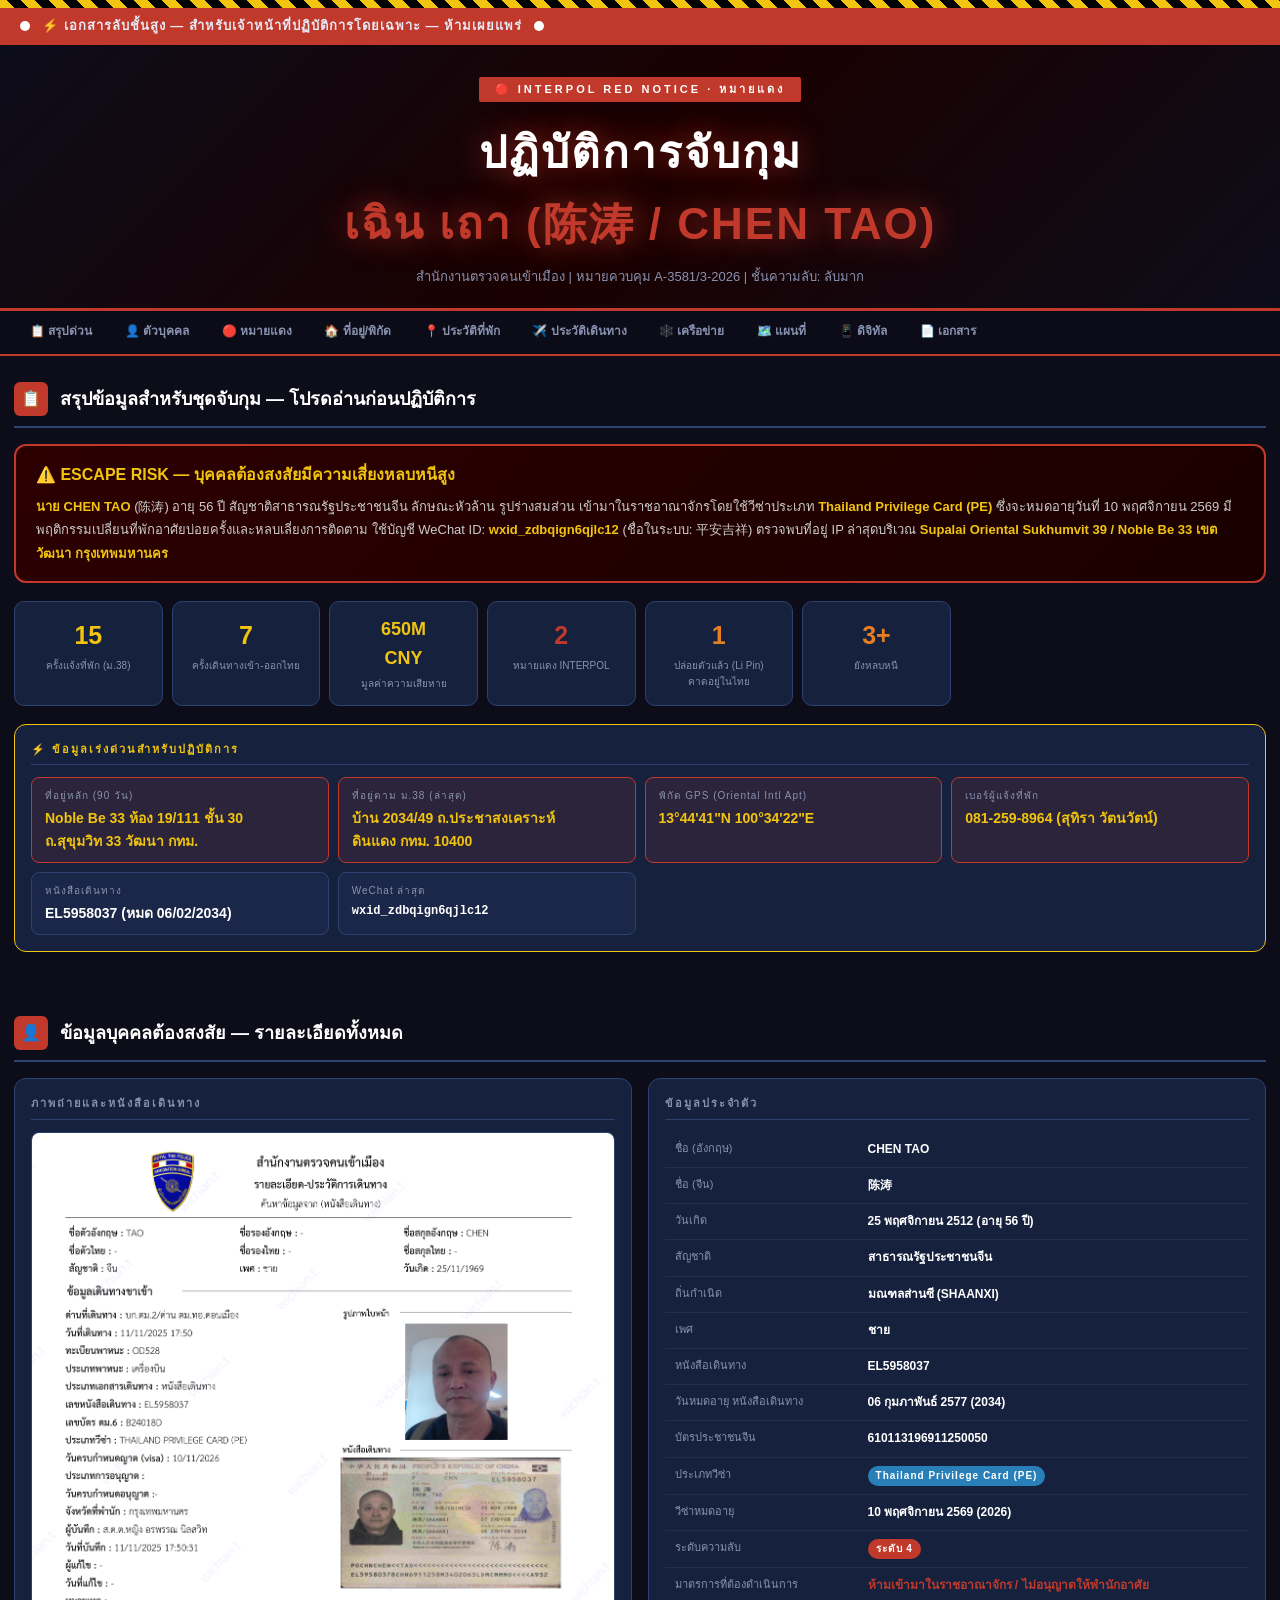
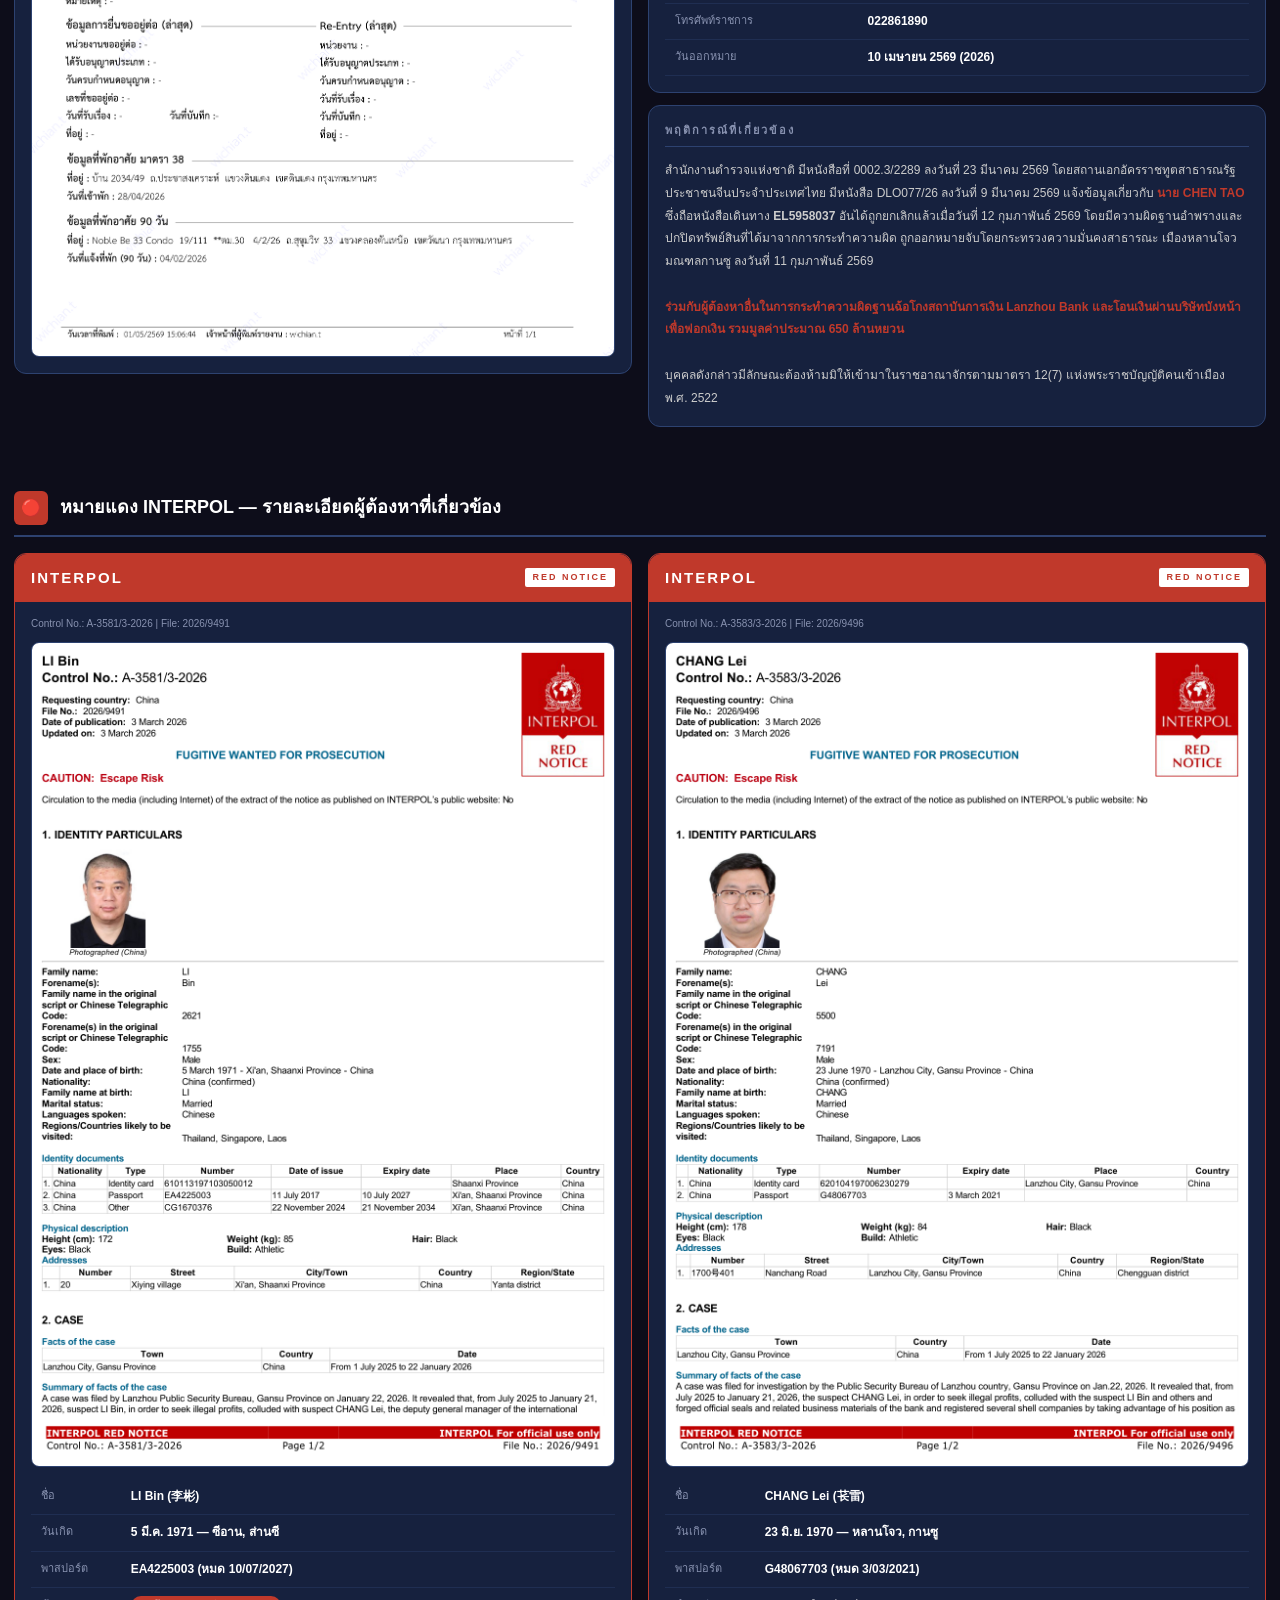
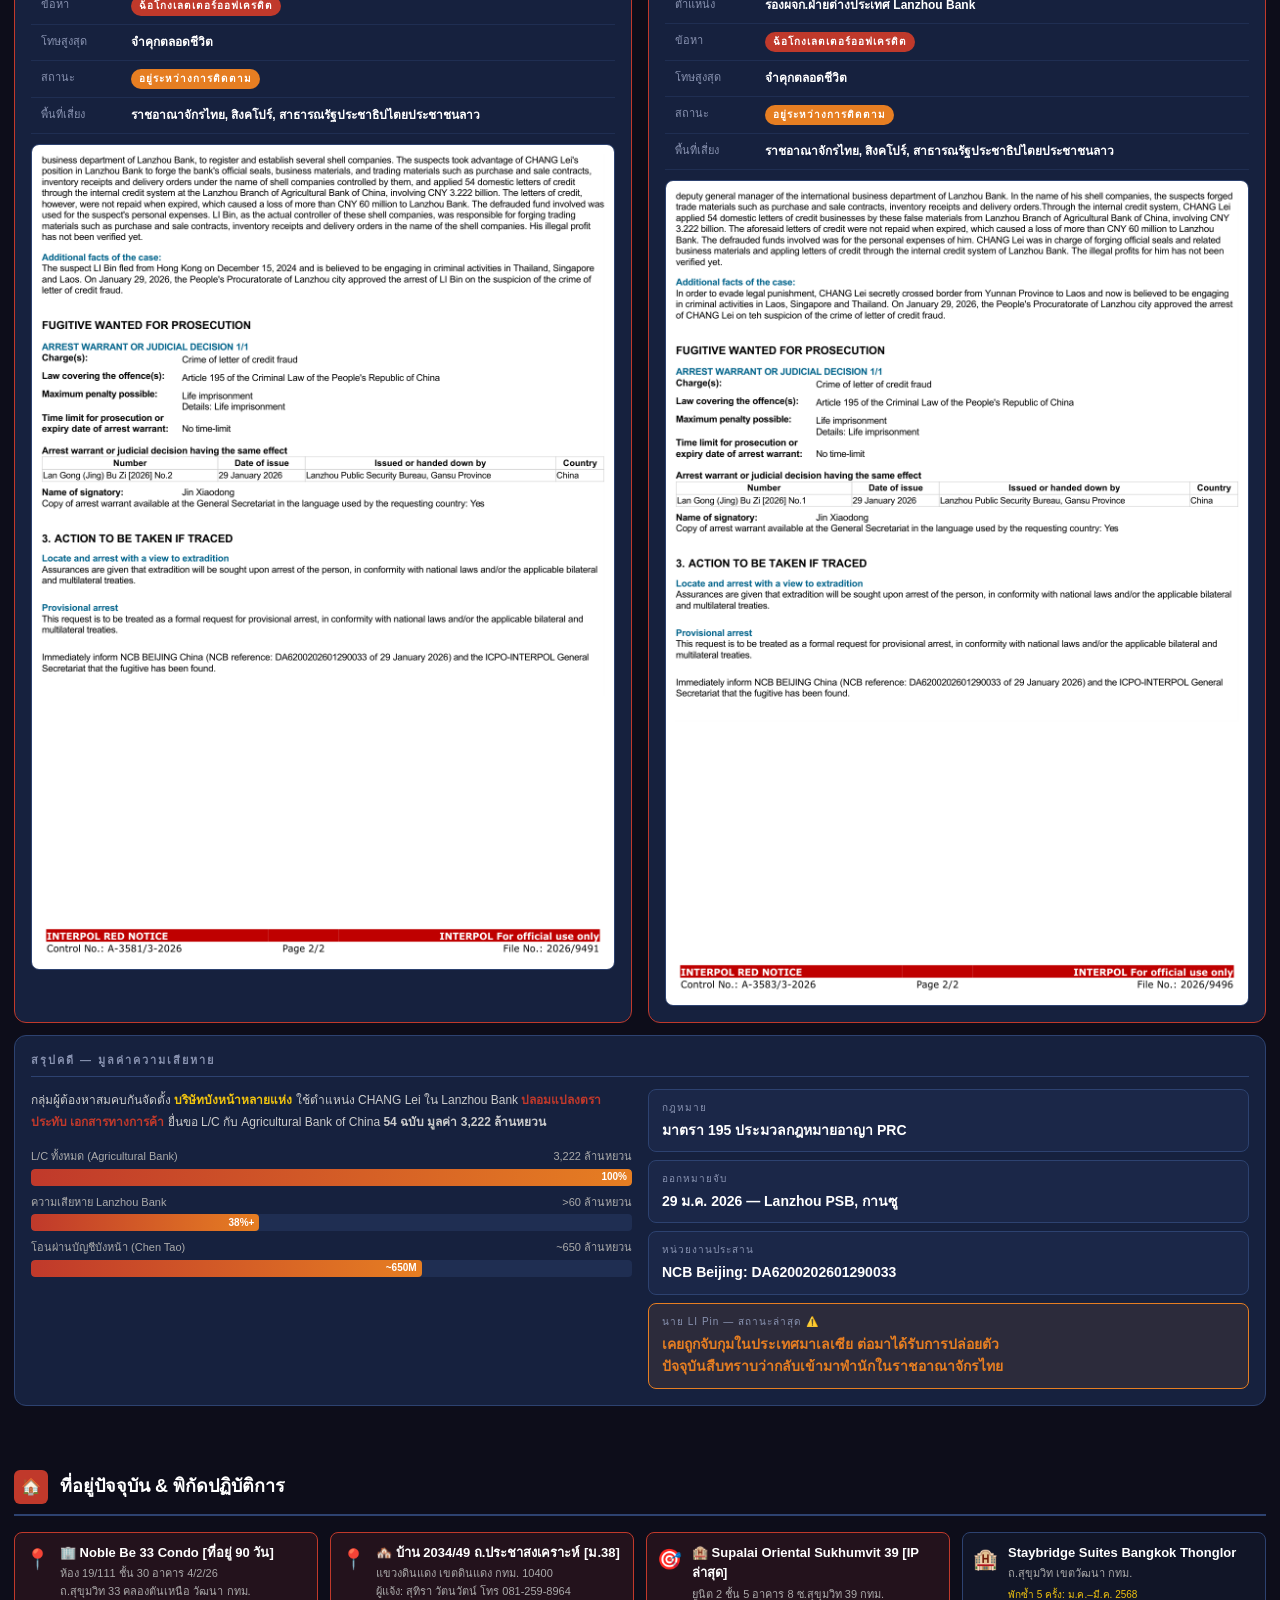
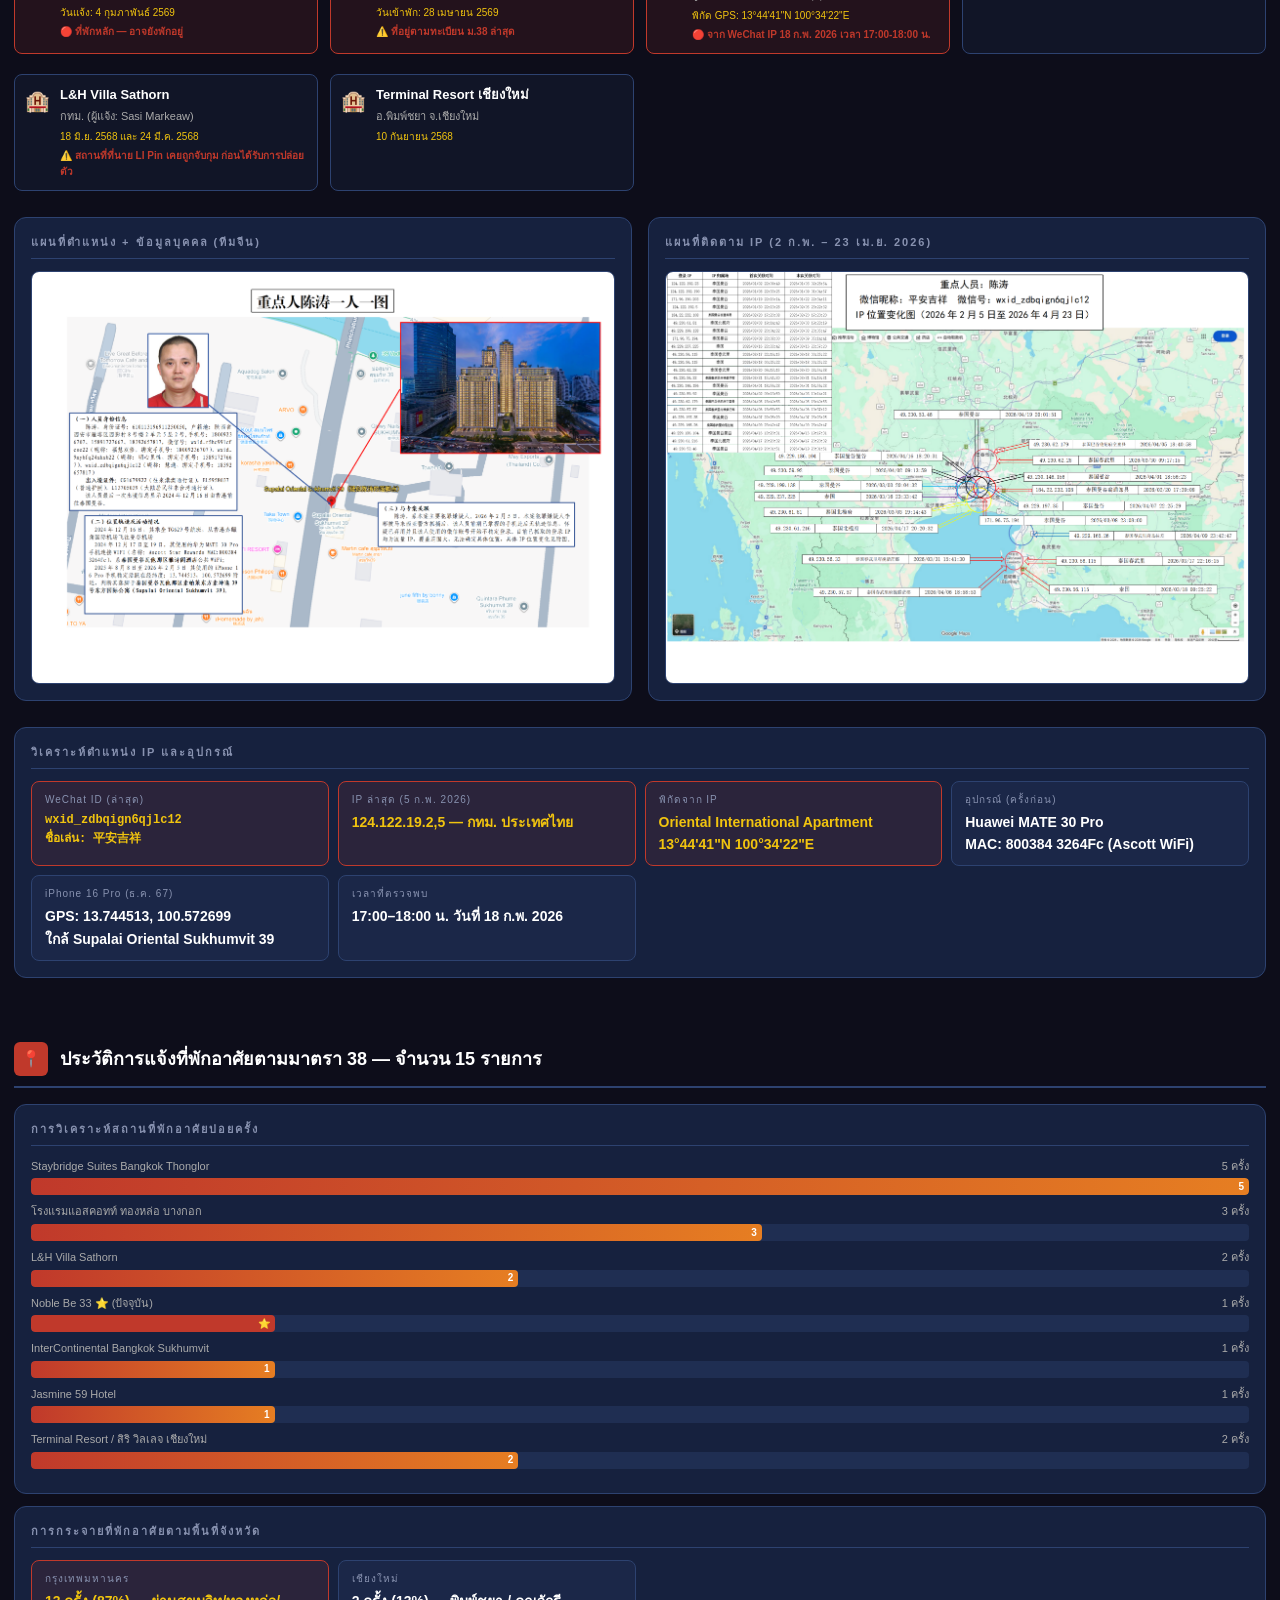
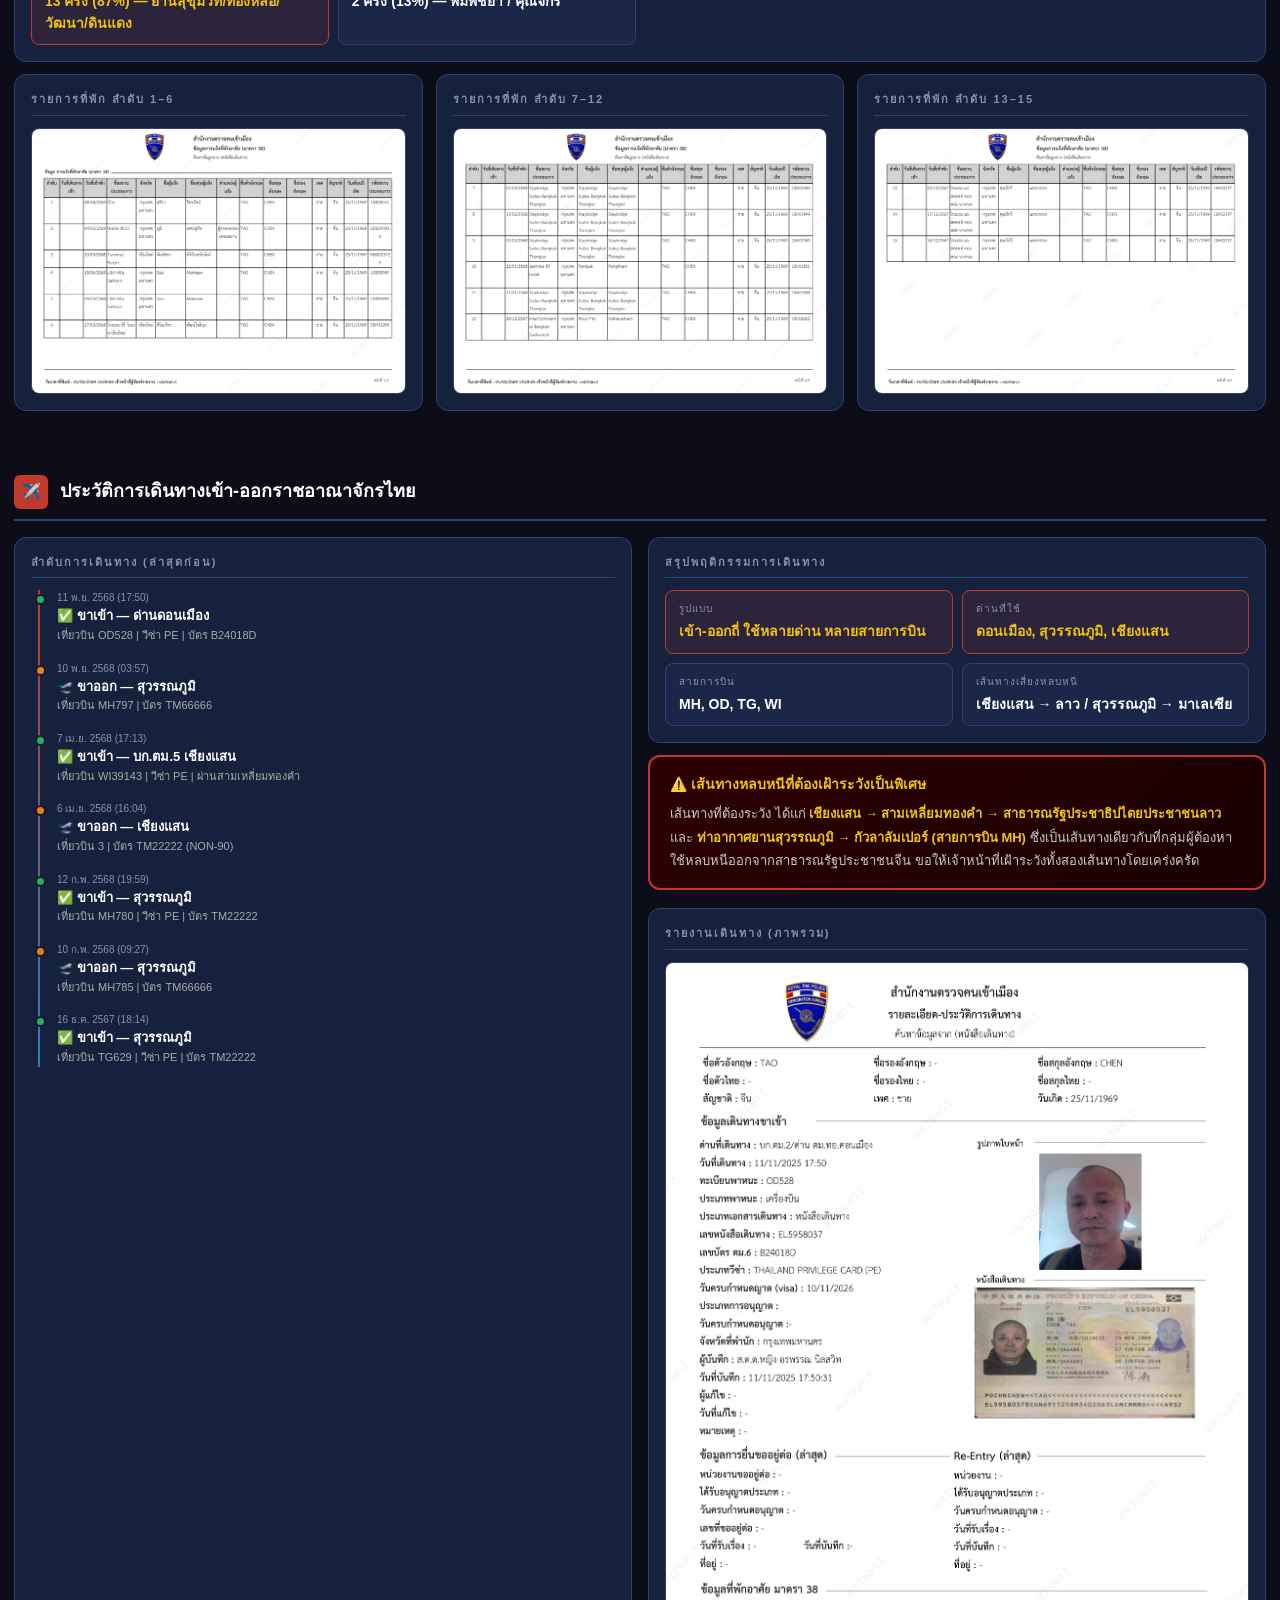
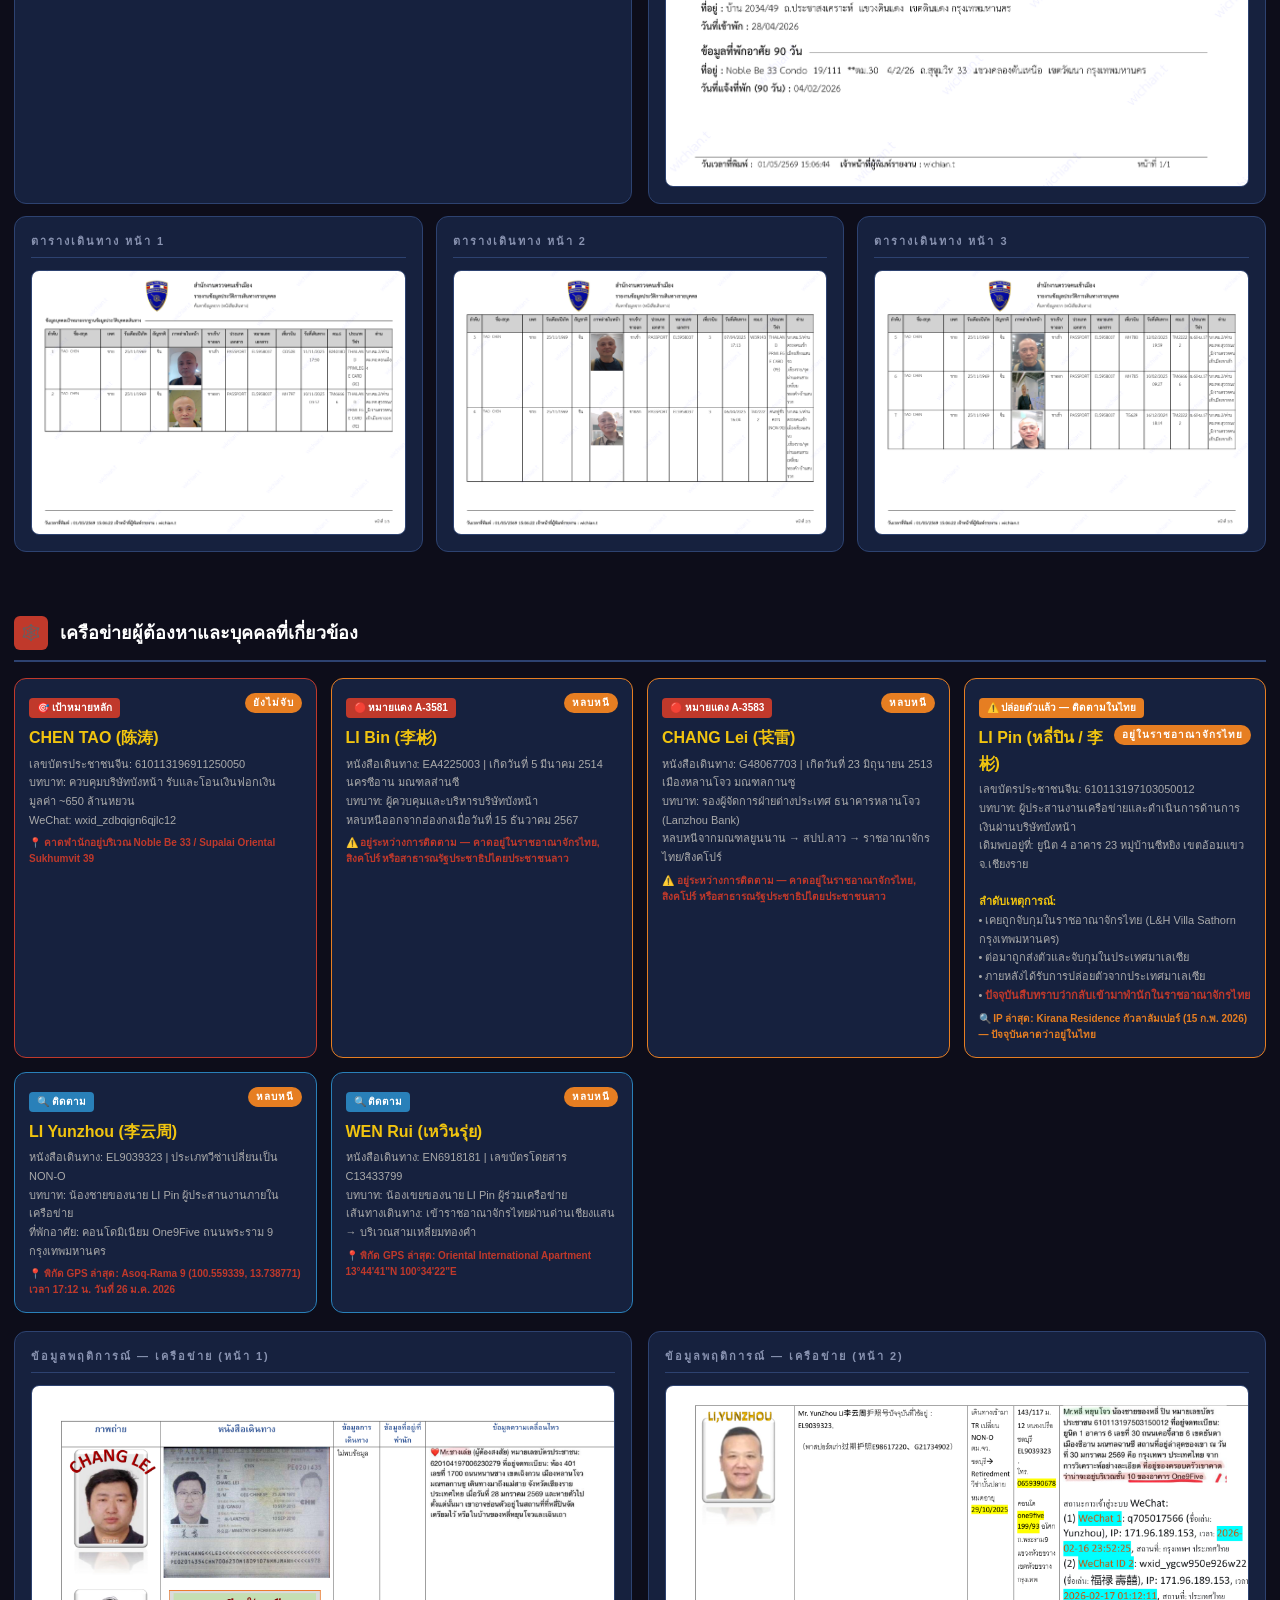
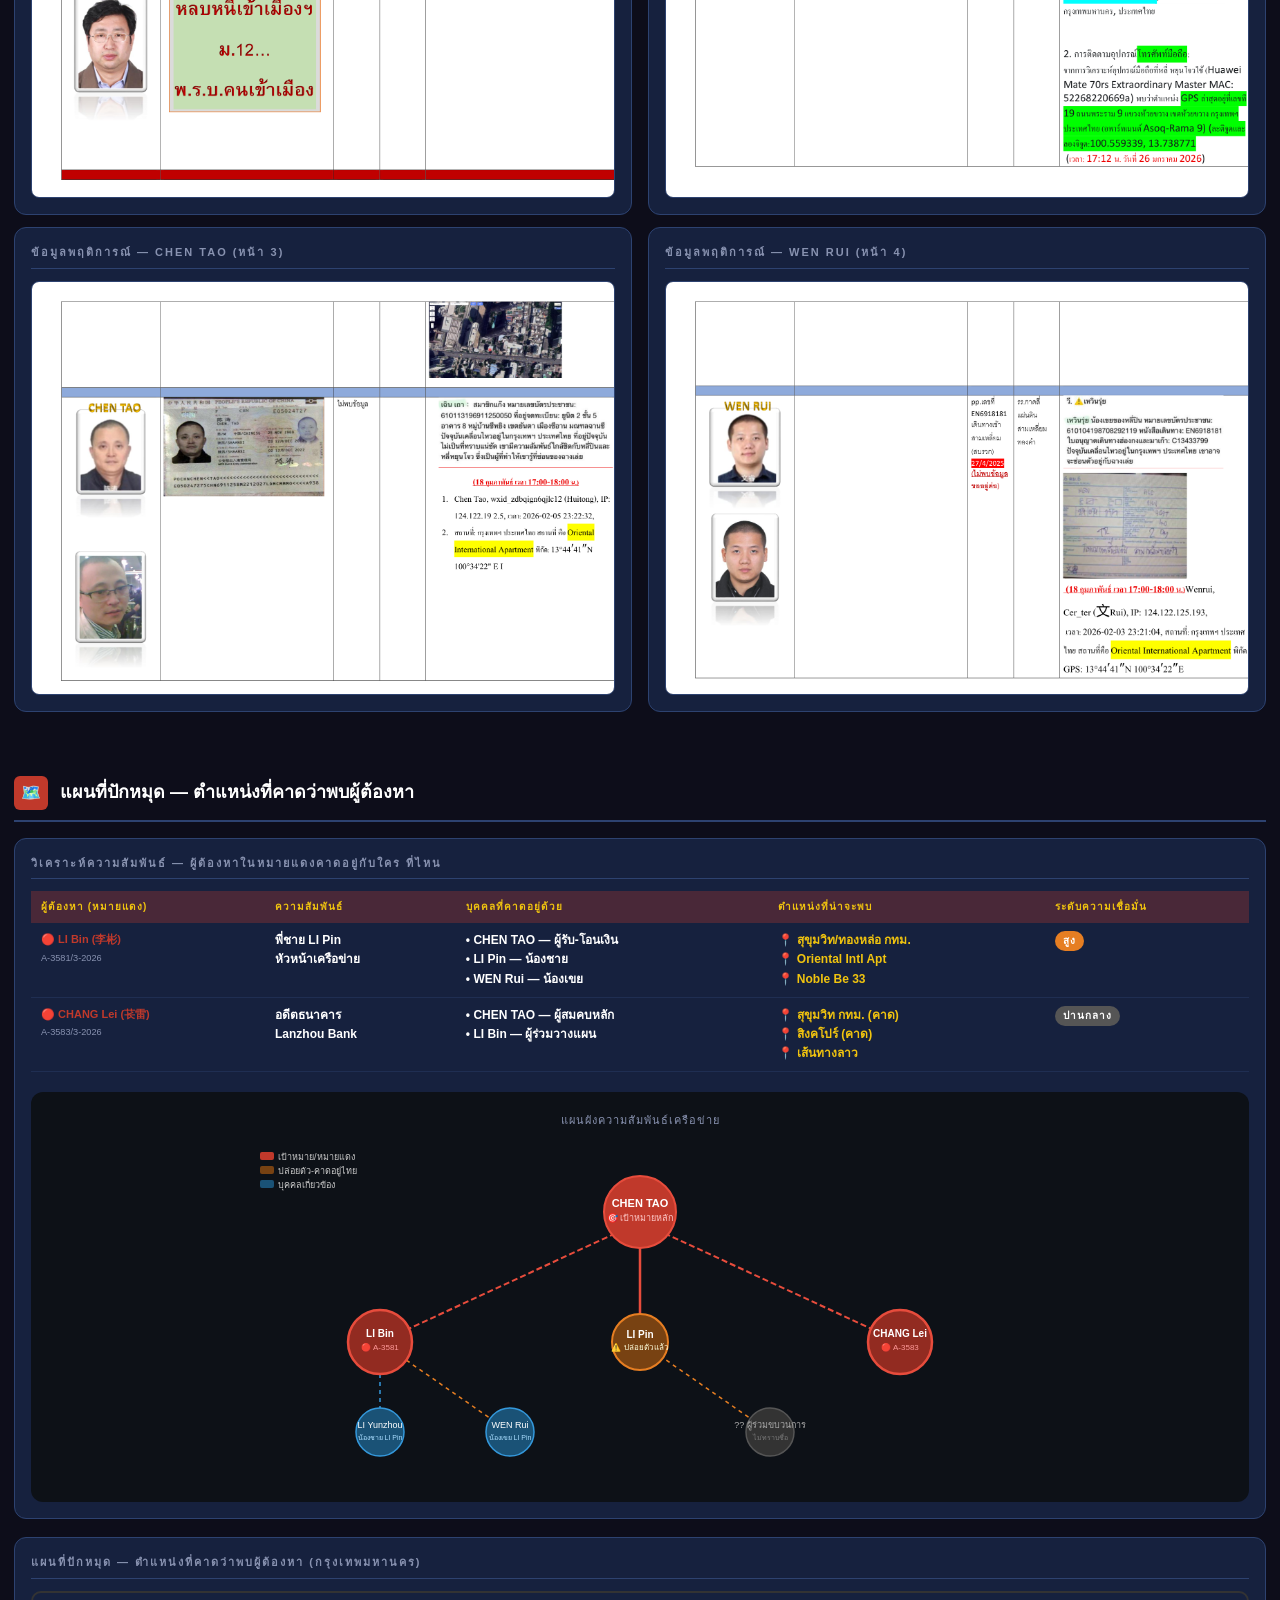
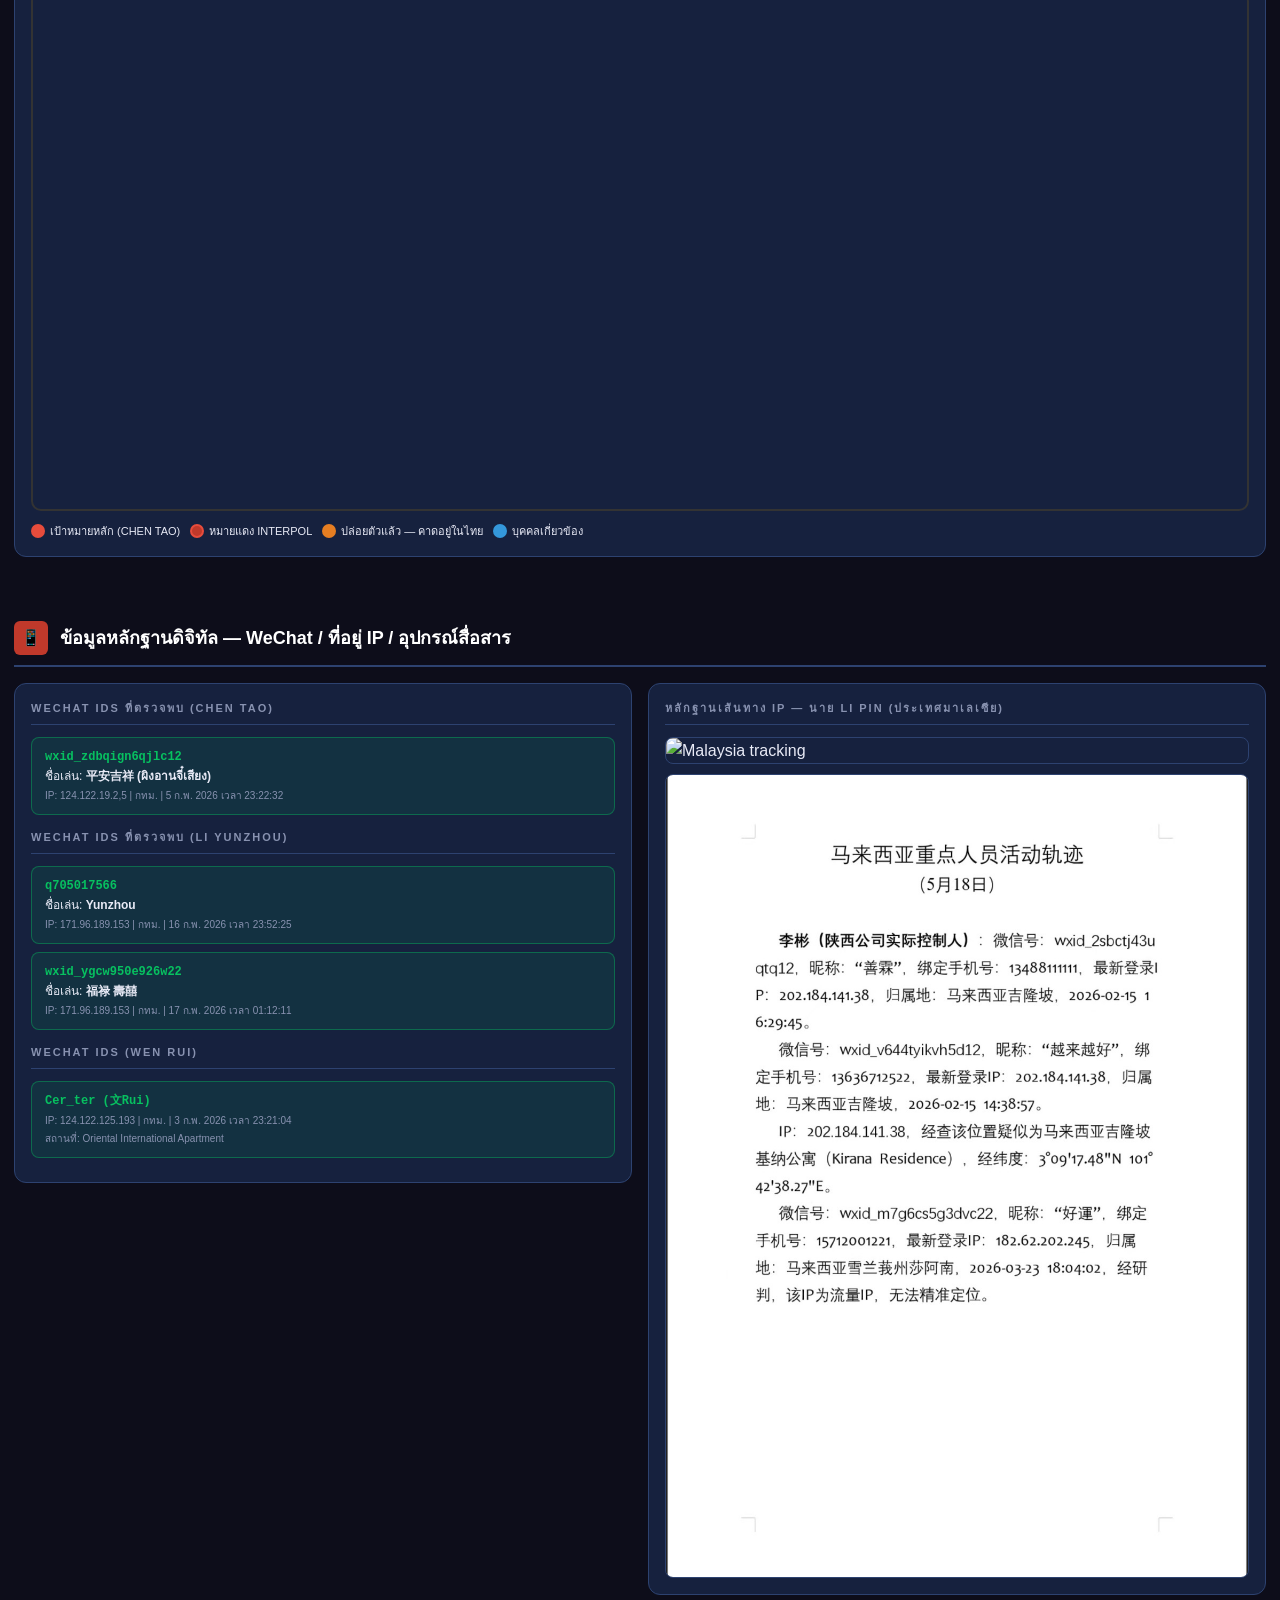
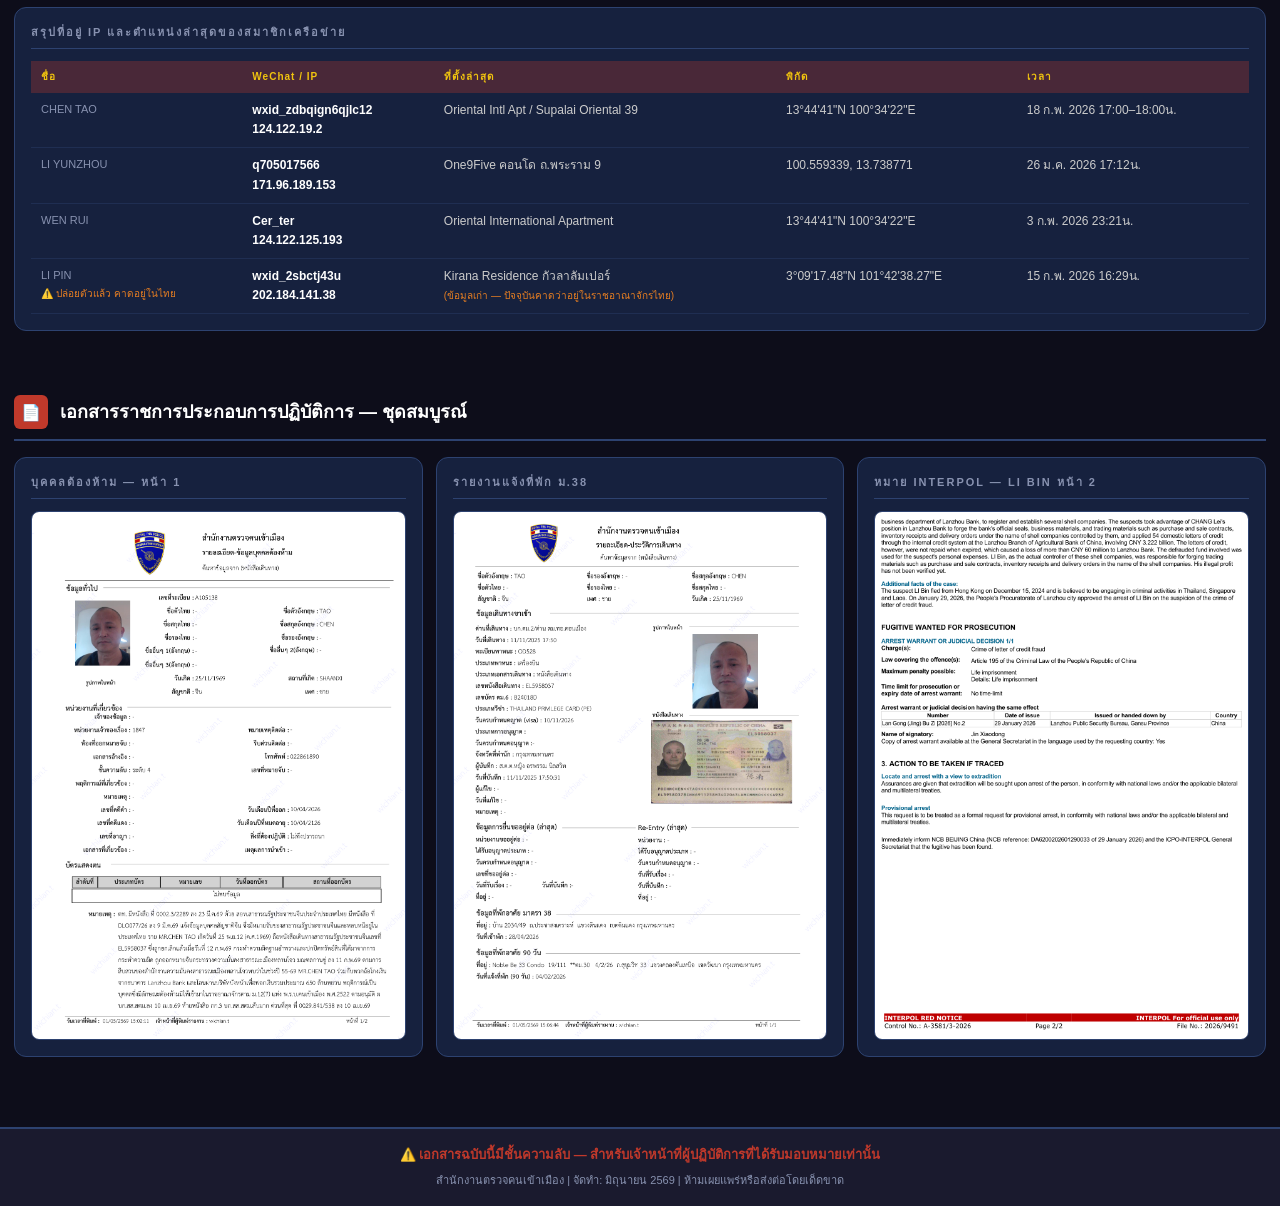
==== commit d49970a1: "Add map + network chart section with Leaflet pinpoints" ====
--- a/index.html
+++ b/index.html
@@ -26,6 +26,7 @@
   <a href="#residence">📍 ประวัติที่พัก</a>
   <a href="#travel">✈️ ประวัติเดินทาง</a>
   <a href="#network">🕸️ เครือข่าย</a>
+  <a href="#mapview">🗺️ แผนที่</a>
   <a href="#digital">📱 ดิจิทัล</a>
   <a href="#docs">📄 เอกสาร</a>
 </nav>
@@ -423,6 +424,212 @@
       <div class="card-title">ข้อมูลพฤติการณ์ — WEN RUI (หน้า 4)</div>
       <img src="images/behavior4.png" alt="Behavior 4" class="doc-img">
     </div>
+  </div>
+</section>
+
+<!-- ============ MAP + RELATION CHART ============ -->
+<section id="mapview">
+  <div class="section-title"><div class="icon">🗺️</div>แผนที่ปักหมุด — ตำแหน่งที่คาดว่าพบผู้ต้องหา</div>
+
+  <!-- RELATION CHART -->
+  <div class="card" style="margin-bottom:18px;">
+    <div class="card-title">วิเคราะห์ความสัมพันธ์ — ผู้ต้องหาในหมายแดงคาดอยู่กับใคร ที่ไหน</div>
+    <div style="overflow-x:auto;">
+      <table class="data-table" style="min-width:700px;">
+        <thead>
+          <tr>
+            <th>ผู้ต้องหา (หมายแดง)</th>
+            <th>ความสัมพันธ์</th>
+            <th>บุคคลที่คาดอยู่ด้วย</th>
+            <th>ตำแหน่งที่น่าจะพบ</th>
+            <th>ระดับความเชื่อมั่น</th>
+          </tr>
+        </thead>
+        <tbody>
+          <tr>
+            <td class="label"><span style="color:var(--red);font-weight:700">🔴 LI Bin (李彬)</span><br><small>A-3581/3-2026</small></td>
+            <td class="value">พี่ชาย LI Pin<br>หัวหน้าเครือข่าย</td>
+            <td class="value">
+              • <strong>CHEN TAO</strong> — ผู้รับ-โอนเงิน<br>
+              • <strong>LI Pin</strong> — น้องชาย<br>
+              • <strong>WEN Rui</strong> — น้องเขย
+            </td>
+            <td class="value" style="color:var(--yellow)">
+              📍 สุขุมวิท/ทองหล่อ กทม.<br>
+              📍 Oriental Intl Apt<br>
+              📍 Noble Be 33
+            </td>
+            <td class="value"><span class="badge badge-orange">สูง</span></td>
+          </tr>
+          <tr>
+            <td class="label"><span style="color:var(--red);font-weight:700">🔴 CHANG Lei (苌雷)</span><br><small>A-3583/3-2026</small></td>
+            <td class="value">อดีตธนาคาร<br>Lanzhou Bank</td>
+            <td class="value">
+              • <strong>CHEN TAO</strong> — ผู้สมคบหลัก<br>
+              • <strong>LI Bin</strong> — ผู้ร่วมวางแผน
+            </td>
+            <td class="value" style="color:var(--yellow)">
+              📍 สุขุมวิท กทม. (คาด)<br>
+              📍 สิงคโปร์ (คาด)<br>
+              📍 เส้นทางลาว
+            </td>
+            <td class="value"><span class="badge" style="background:#555;color:#fff">ปานกลาง</span></td>
+          </tr>
+        </tbody>
+      </table>
+    </div>
+
+    <!-- NETWORK GRAPH SVG -->
+    <div style="margin-top:20px; background:#0d1117; border-radius:12px; padding:20px; overflow-x:auto;">
+      <div style="font-size:11px; color:var(--muted); margin-bottom:12px; text-align:center; letter-spacing:1px;">แผนผังความสัมพันธ์เครือข่าย</div>
+      <svg viewBox="0 0 780 340" style="width:100%;max-width:780px;display:block;margin:0 auto;font-family:inherit;">
+        <!-- Lines -->
+        <line x1="390" y1="80" x2="130" y2="200" stroke="#e74c3c" stroke-width="2" stroke-dasharray="6,3"/>
+        <line x1="390" y1="80" x2="390" y2="200" stroke="#e74c3c" stroke-width="2.5"/>
+        <line x1="390" y1="80" x2="650" y2="200" stroke="#e74c3c" stroke-width="2" stroke-dasharray="6,3"/>
+        <line x1="130" y1="200" x2="260" y2="290" stroke="#e67e22" stroke-width="1.5" stroke-dasharray="4,4"/>
+        <line x1="130" y1="200" x2="130" y2="290" stroke="#3498db" stroke-width="1.5" stroke-dasharray="4,4"/>
+        <line x1="390" y1="200" x2="520" y2="290" stroke="#e67e22" stroke-width="1.5" stroke-dasharray="4,4"/>
+        <!-- CHEN TAO - center top -->
+        <circle cx="390" cy="70" r="36" fill="#c0392b" stroke="#e74c3c" stroke-width="2"/>
+        <text x="390" y="65" text-anchor="middle" fill="#fff" font-size="11" font-weight="bold">CHEN TAO</text>
+        <text x="390" y="79" text-anchor="middle" fill="#ffcccc" font-size="9">🎯 เป้าหมายหลัก</text>
+        <!-- LI Bin -->
+        <circle cx="130" cy="200" r="32" fill="#922b21" stroke="#e74c3c" stroke-width="2.5"/>
+        <text x="130" y="195" text-anchor="middle" fill="#fff" font-size="10" font-weight="bold">LI Bin</text>
+        <text x="130" y="208" text-anchor="middle" fill="#ff9999" font-size="8">🔴 A-3581</text>
+        <!-- CHANG Lei -->
+        <circle cx="650" cy="200" r="32" fill="#922b21" stroke="#e74c3c" stroke-width="2.5"/>
+        <text x="650" y="195" text-anchor="middle" fill="#fff" font-size="10" font-weight="bold">CHANG Lei</text>
+        <text x="650" y="208" text-anchor="middle" fill="#ff9999" font-size="8">🔴 A-3583</text>
+        <!-- LI Pin -->
+        <circle cx="390" cy="200" r="28" fill="#784212" stroke="#e67e22" stroke-width="2"/>
+        <text x="390" y="196" text-anchor="middle" fill="#fff" font-size="10" font-weight="bold">LI Pin</text>
+        <text x="390" y="208" text-anchor="middle" fill="#ffd" font-size="8">⚠️ ปล่อยตัวแล้ว</text>
+        <!-- LI Yunzhou -->
+        <circle cx="130" cy="290" r="24" fill="#1a5276" stroke="#3498db" stroke-width="1.5"/>
+        <text x="130" y="286" text-anchor="middle" fill="#fff" font-size="9">LI Yunzhou</text>
+        <text x="130" y="298" text-anchor="middle" fill="#adf" font-size="7">น้องชาย LI Pin</text>
+        <!-- WEN Rui -->
+        <circle cx="260" cy="290" r="24" fill="#1a5276" stroke="#3498db" stroke-width="1.5"/>
+        <text x="260" y="286" text-anchor="middle" fill="#fff" font-size="9">WEN Rui</text>
+        <text x="260" y="298" text-anchor="middle" fill="#adf" font-size="7">น้องเขย LI Pin</text>
+        <!-- Unknown -->
+        <circle cx="520" cy="290" r="24" fill="#333" stroke="#555" stroke-width="1.5"/>
+        <text x="520" y="286" text-anchor="middle" fill="#aaa" font-size="9">?? ผู้ร่วมขบวนการ</text>
+        <text x="520" y="298" text-anchor="middle" fill="#777" font-size="7">ไม่ทราบชื่อ</text>
+        <!-- Legend -->
+        <rect x="10" y="10" width="14" height="8" rx="2" fill="#c0392b"/>
+        <text x="28" y="18" fill="#ccc" font-size="9">เป้าหมาย/หมายแดง</text>
+        <rect x="10" y="24" width="14" height="8" rx="2" fill="#784212"/>
+        <text x="28" y="32" fill="#ccc" font-size="9">ปล่อยตัว-คาดอยู่ไทย</text>
+        <rect x="10" y="38" width="14" height="8" rx="2" fill="#1a5276"/>
+        <text x="28" y="46" fill="#ccc" font-size="9">บุคคลเกี่ยวข้อง</text>
+      </svg>
+    </div>
+  </div>
+
+  <!-- LEAFLET MAP -->
+  <div class="card">
+    <div class="card-title">แผนที่ปักหมุด — ตำแหน่งที่คาดว่าพบผู้ต้องหา (กรุงเทพมหานคร)</div>
+    <link rel="stylesheet" href="https://unpkg.com/leaflet@1.9.4/dist/leaflet.css"/>
+    <script src="https://unpkg.com/leaflet@1.9.4/dist/leaflet.js"></script>
+    <div id="suspect-map" style="height:520px; border-radius:10px; overflow:hidden; border:2px solid #333;"></div>
+    <div style="display:flex; flex-wrap:wrap; gap:10px; margin-top:12px; font-size:11px;">
+      <span style="display:flex;align-items:center;gap:5px;"><span style="width:14px;height:14px;background:#e74c3c;border-radius:50%;display:inline-block;"></span> เป้าหมายหลัก (CHEN TAO)</span>
+      <span style="display:flex;align-items:center;gap:5px;"><span style="width:14px;height:14px;background:#c0392b;border-radius:50%;display:inline-block;border:2px solid #e74c3c;"></span> หมายแดง INTERPOL</span>
+      <span style="display:flex;align-items:center;gap:5px;"><span style="width:14px;height:14px;background:#e67e22;border-radius:50%;display:inline-block;"></span> ปล่อยตัวแล้ว — คาดอยู่ในไทย</span>
+      <span style="display:flex;align-items:center;gap:5px;"><span style="width:14px;height:14px;background:#3498db;border-radius:50%;display:inline-block;"></span> บุคคลเกี่ยวข้อง</span>
+    </div>
+    <script>
+    (function(){
+      var map = L.map('suspect-map', {zoomControl:true}).setView([13.735, 100.565], 13);
+      L.tileLayer('https://{s}.tile.openstreetmap.org/{z}/{x}/{y}.png',{
+        attribution:'© OpenStreetMap contributors', maxZoom:19
+      }).addTo(map);
+
+      function makeIcon(color, initials) {
+        var svg = '<svg xmlns="http://www.w3.org/2000/svg" width="48" height="56" viewBox="0 0 48 56">'
+          +'<path d="M24 0 C10.7 0 0 10.7 0 24 C0 40 24 56 24 56 C24 56 48 40 48 24 C48 10.7 37.3 0 24 0Z" fill="'+color+'" stroke="#fff" stroke-width="2"/>'
+          +'<circle cx="24" cy="22" r="14" fill="rgba(255,255,255,0.2)"/>'
+          +'<text x="24" y="27" text-anchor="middle" font-size="11" font-weight="bold" fill="#fff" font-family="Arial">'+initials+'</text>'
+          +'</svg>';
+        return L.divIcon({
+          html: svg, className:'', iconSize:[48,56], iconAnchor:[24,56], popupAnchor:[0,-56]
+        });
+      }
+
+      var suspects = [
+        {
+          lat: 13.7303, lng: 100.5697,
+          color: '#e74c3c', initials: 'CT',
+          name: '🎯 CHEN TAO (陈涛)',
+          detail: '<b>เป้าหมายหลัก</b><br>Noble Be 33 ห้อง 19/111 ชั้น 30<br>ถ.สุขุมวิท 33 เขตวัฒนา<br><span style="color:#e74c3c">⚠️ ยังไม่ถูกจับกุม</span>',
+          badge: 'เป้าหมายหลัก'
+        },
+        {
+          lat: 13.7441, lng: 100.5727,
+          color: '#e74c3c', initials: 'CT',
+          name: '🎯 CHEN TAO — IP ล่าสุด',
+          detail: '<b>Supalai Oriental Sukhumvit 39</b><br>พิกัด GPS: 13°44\'41"N 100°34\'22"E<br>ตรวจพบ IP: 18 ก.พ. 2026 เวลา 17:00–18:00 น.<br><span style="color:#e67e22">iPhone 16 Pro | WeChat wxid_zdbqign6qjlc12</span>',
+          badge: 'IP ล่าสุด'
+        },
+        {
+          lat: 13.7290, lng: 100.5650,
+          color: '#c0392b', initials: 'LB',
+          name: '🔴 LI Bin (李彬) — A-3581',
+          detail: '<b>หมายแดง INTERPOL A-3581</b><br>คาดพำนักบริเวณสุขุมวิท/ทองหล่อ<br>เนื่องจากมีความสัมพันธ์ใกล้ชิดกับ CHEN TAO<br><span style="color:#e74c3c">PP: EA4225003 | หลบหนีจาก HK 15 ธ.ค. 2567</span>',
+          badge: 'หมายแดง'
+        },
+        {
+          lat: 13.7330, lng: 100.5740,
+          color: '#c0392b', initials: 'CL',
+          name: '🔴 CHANG Lei (苌雷) — A-3583',
+          detail: '<b>หมายแดง INTERPOL A-3583</b><br>คาดพำนักบริเวณสุขุมวิท (ใกล้ CHEN TAO)<br>รองผจก.ฝ่ายต่างประเทศ Lanzhou Bank<br><span style="color:#e74c3c">PP: G48067703</span>',
+          badge: 'หมายแดง'
+        },
+        {
+          lat: 13.7550, lng: 100.5600,
+          color: '#e67e22', initials: 'LP',
+          name: '⚠️ LI Pin (หลี่ปิน) — ปล่อยตัวแล้ว',
+          detail: '<b>ปล่อยตัวจากมาเลเซีย — คาดอยู่ในไทย</b><br>เดิมพัก L&H Villa Sathorn<br>น้องชาย LI Bin | IP ล่าสุด: กัวลาลัมเปอร์ 15 ก.พ. 2026<br><span style="color:#e67e22">ปัจจุบันสืบทราบว่ากลับมาไทย</span>',
+          badge: 'คาดอยู่ในไทย'
+        },
+        {
+          lat: 13.7388, lng: 100.5593,
+          color: '#3498db', initials: 'LY',
+          name: '🔍 LI Yunzhou (李云周)',
+          detail: '<b>น้องชายของ LI Pin</b><br>คอนโดมิเนียม One9Five ถ.พระราม 9<br>GPS ล่าสุด: 100.559339, 13.738771<br>เวลา 17:12 น. 26 ม.ค. 2026<br><span style="color:#3498db">PP: EL9039323 | วีซ่า NON-O</span>',
+          badge: 'ติดตาม'
+        },
+        {
+          lat: 13.7441, lng: 100.5722,
+          color: '#3498db', initials: 'WR',
+          name: '🔍 WEN Rui (เหวินรุ่ย)',
+          detail: '<b>น้องเขยของ LI Pin</b><br>Oriental International Apartment<br>GPS: 13°44\'41"N 100°34\'22"E<br>WeChat: Cer_ter | IP: 124.122.125.193<br><span style="color:#3498db">PP: EN6918181</span>',
+          badge: 'ติดตาม'
+        }
+      ];
+
+      suspects.forEach(function(s){
+        var marker = L.marker([s.lat, s.lng], {icon: makeIcon(s.color, s.initials)}).addTo(map);
+        marker.bindPopup(
+          '<div style="min-width:220px;font-family:sans-serif;">'
+          +'<div style="background:'+s.color+';color:#fff;padding:6px 10px;margin:-13px -20px 10px;border-radius:4px 4px 0 0;font-weight:bold;font-size:13px;">'+s.name+'</div>'
+          +'<div style="font-size:12px;line-height:1.7;">'+s.detail+'</div>'
+          +'</div>',
+          {maxWidth: 280}
+        );
+      });
+
+      // Zone highlight - Sukhumvit cluster
+      L.circle([13.7350, 100.5700], {
+        color: '#e74c3c', fillColor: '#e74c3c', fillOpacity: 0.07,
+        radius: 900, weight: 1, dashArray: '6,4'
+      }).addTo(map).bindTooltip('⚠️ โซนเสี่ยงสูง — กลุ่มเครือข่ายอยู่บริเวณนี้', {permanent:false});
+
+    })();
+    </script>
   </div>
 </section>
 
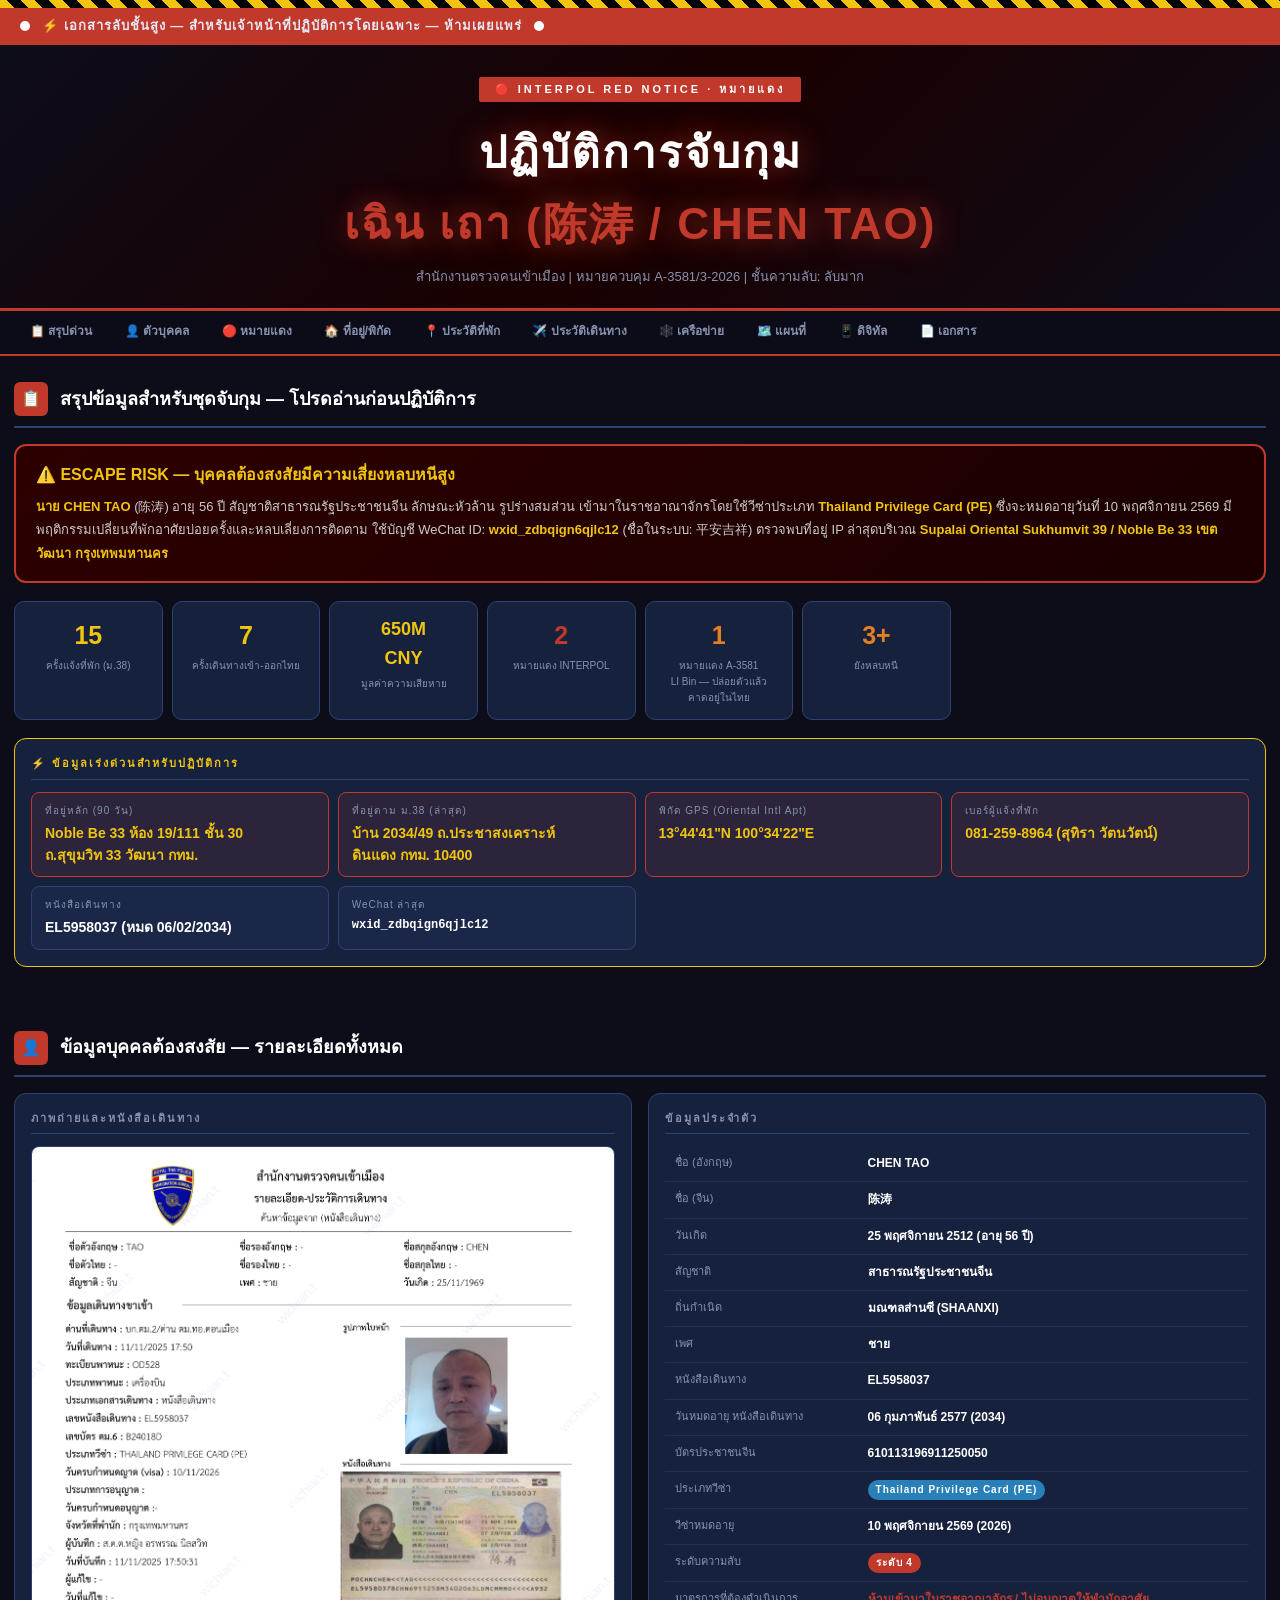
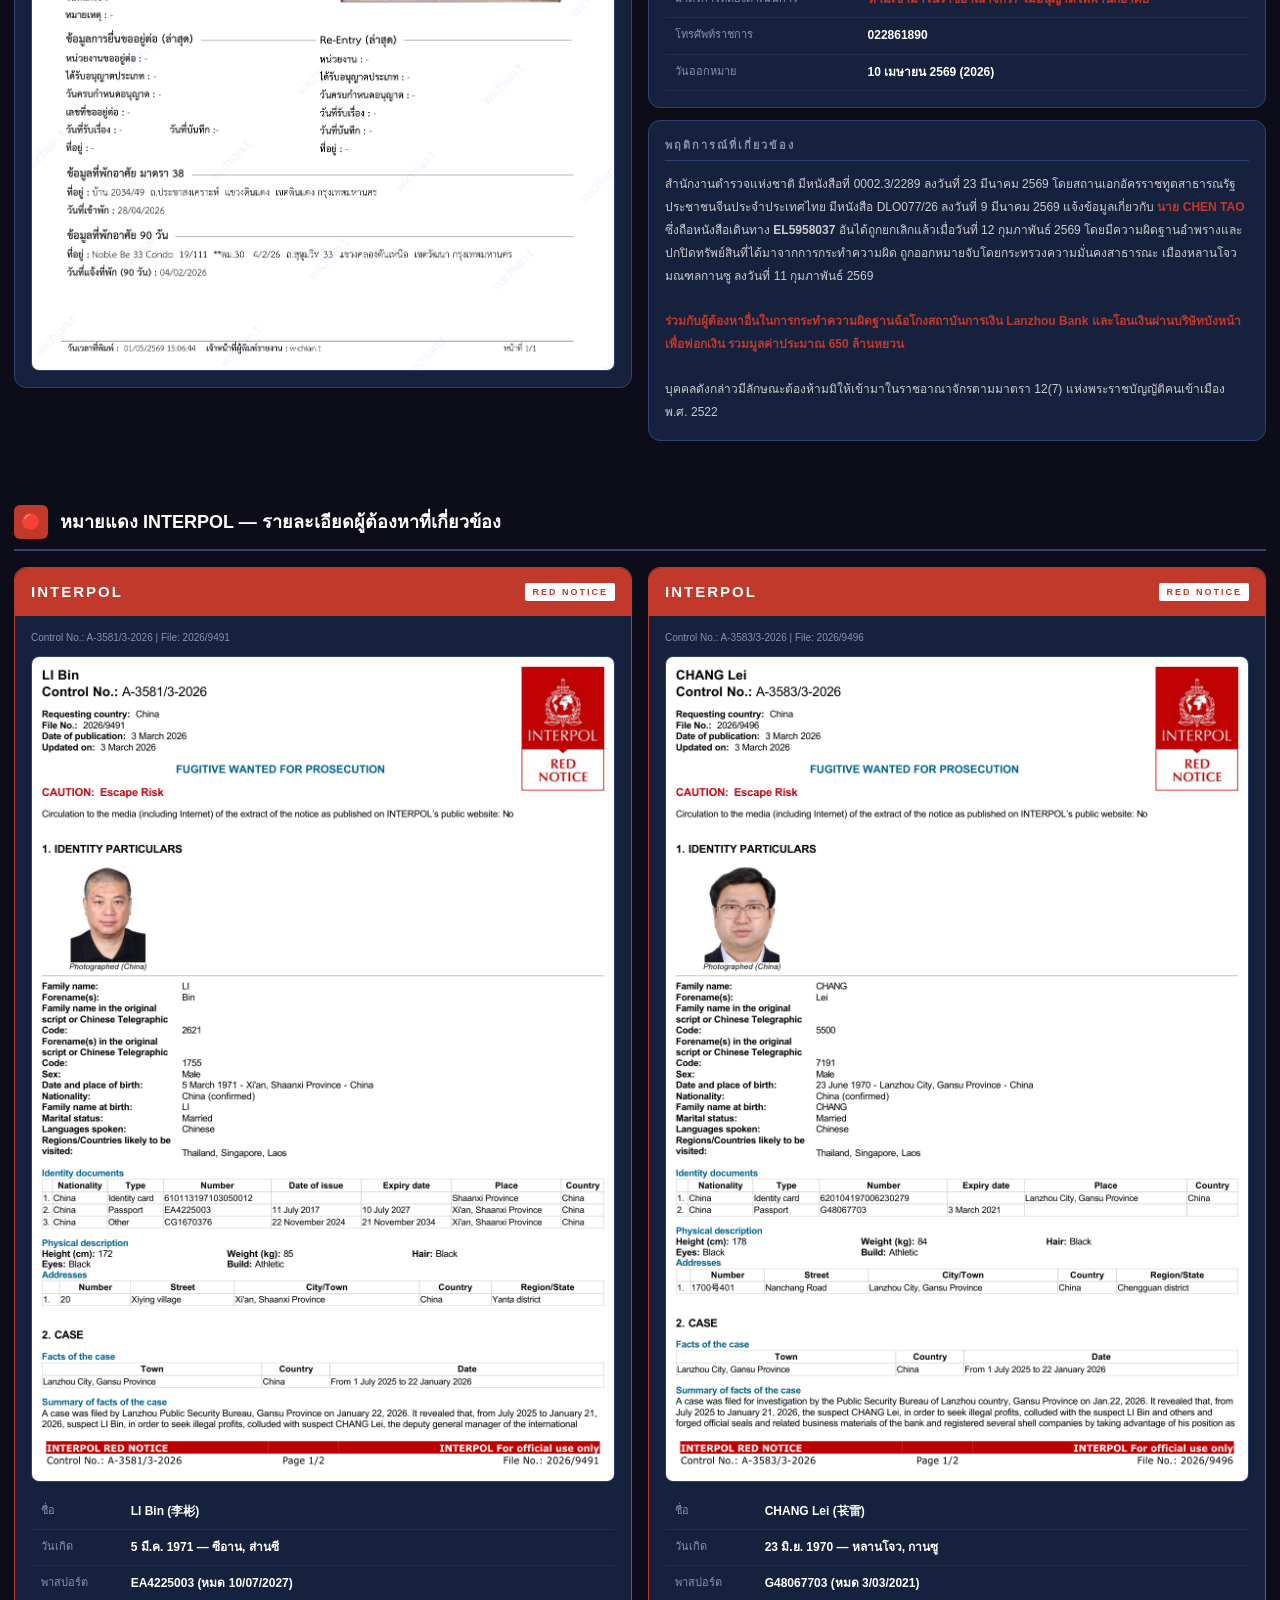
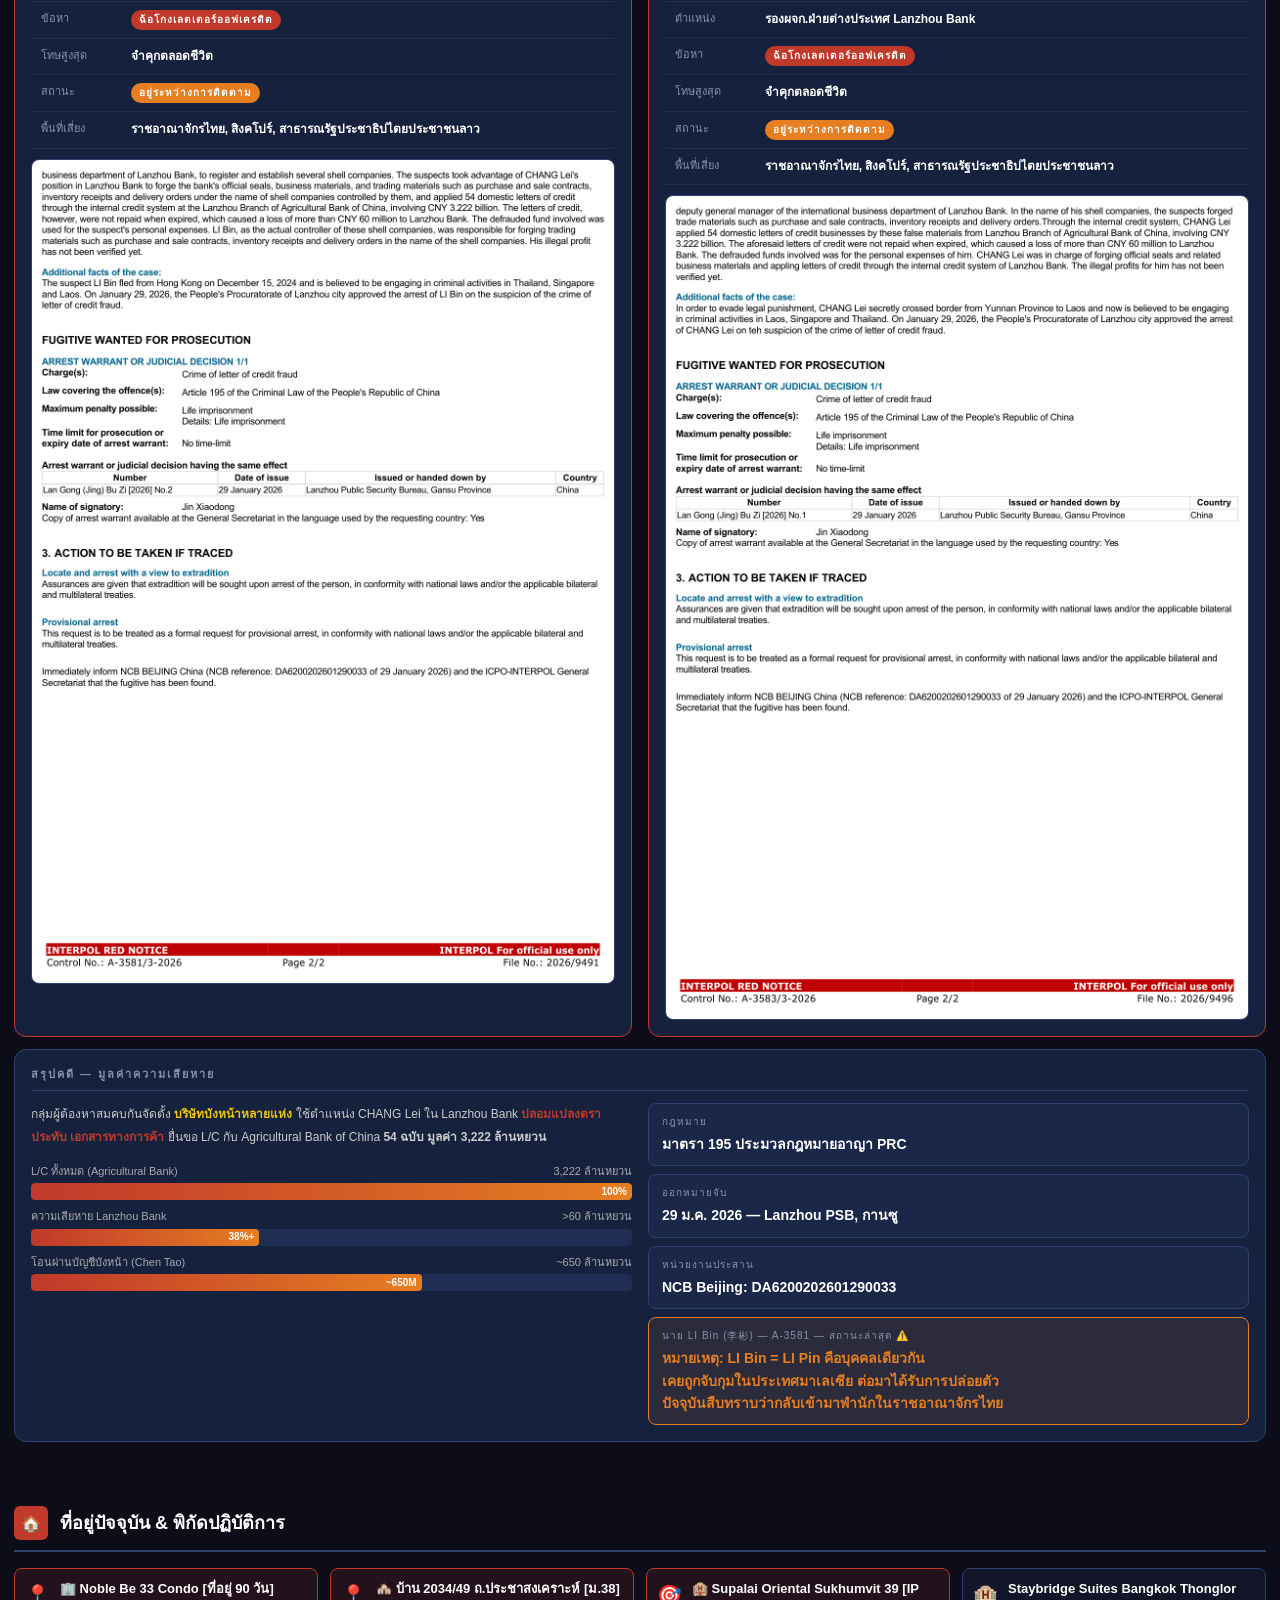
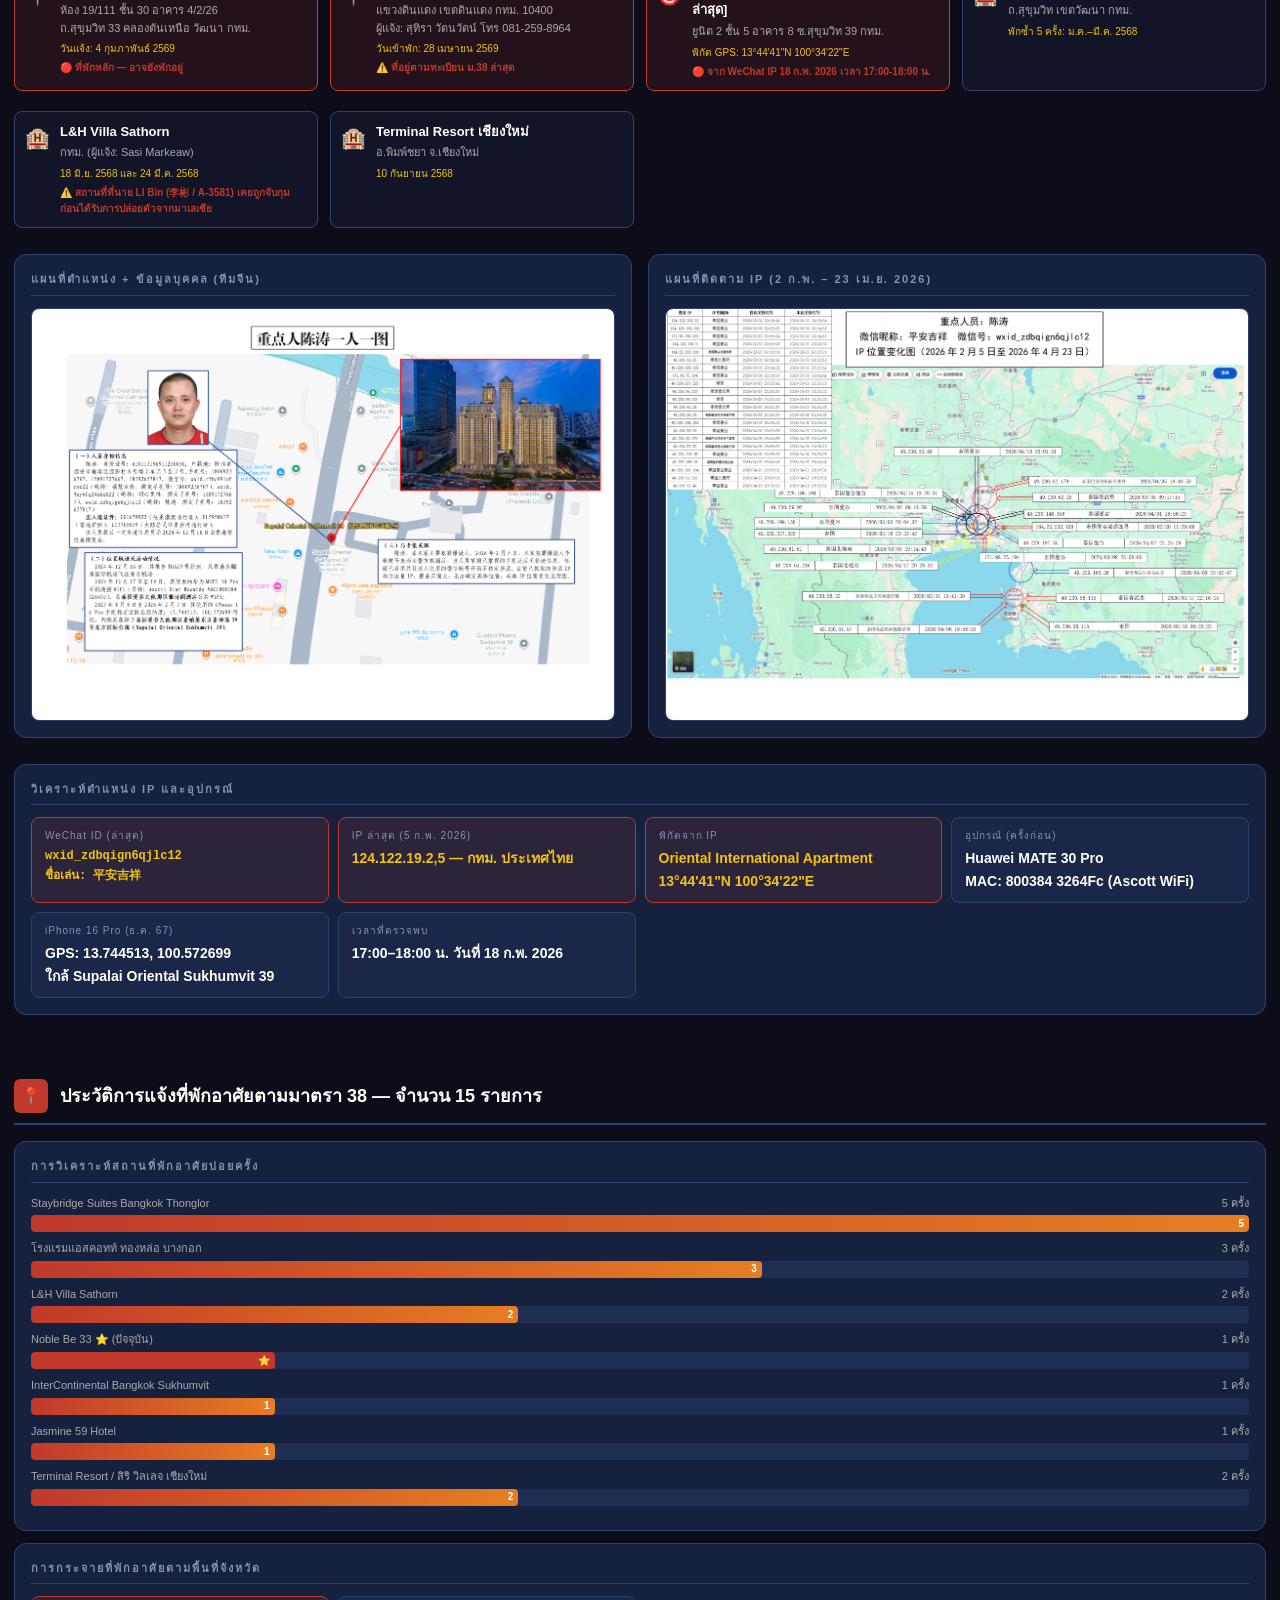
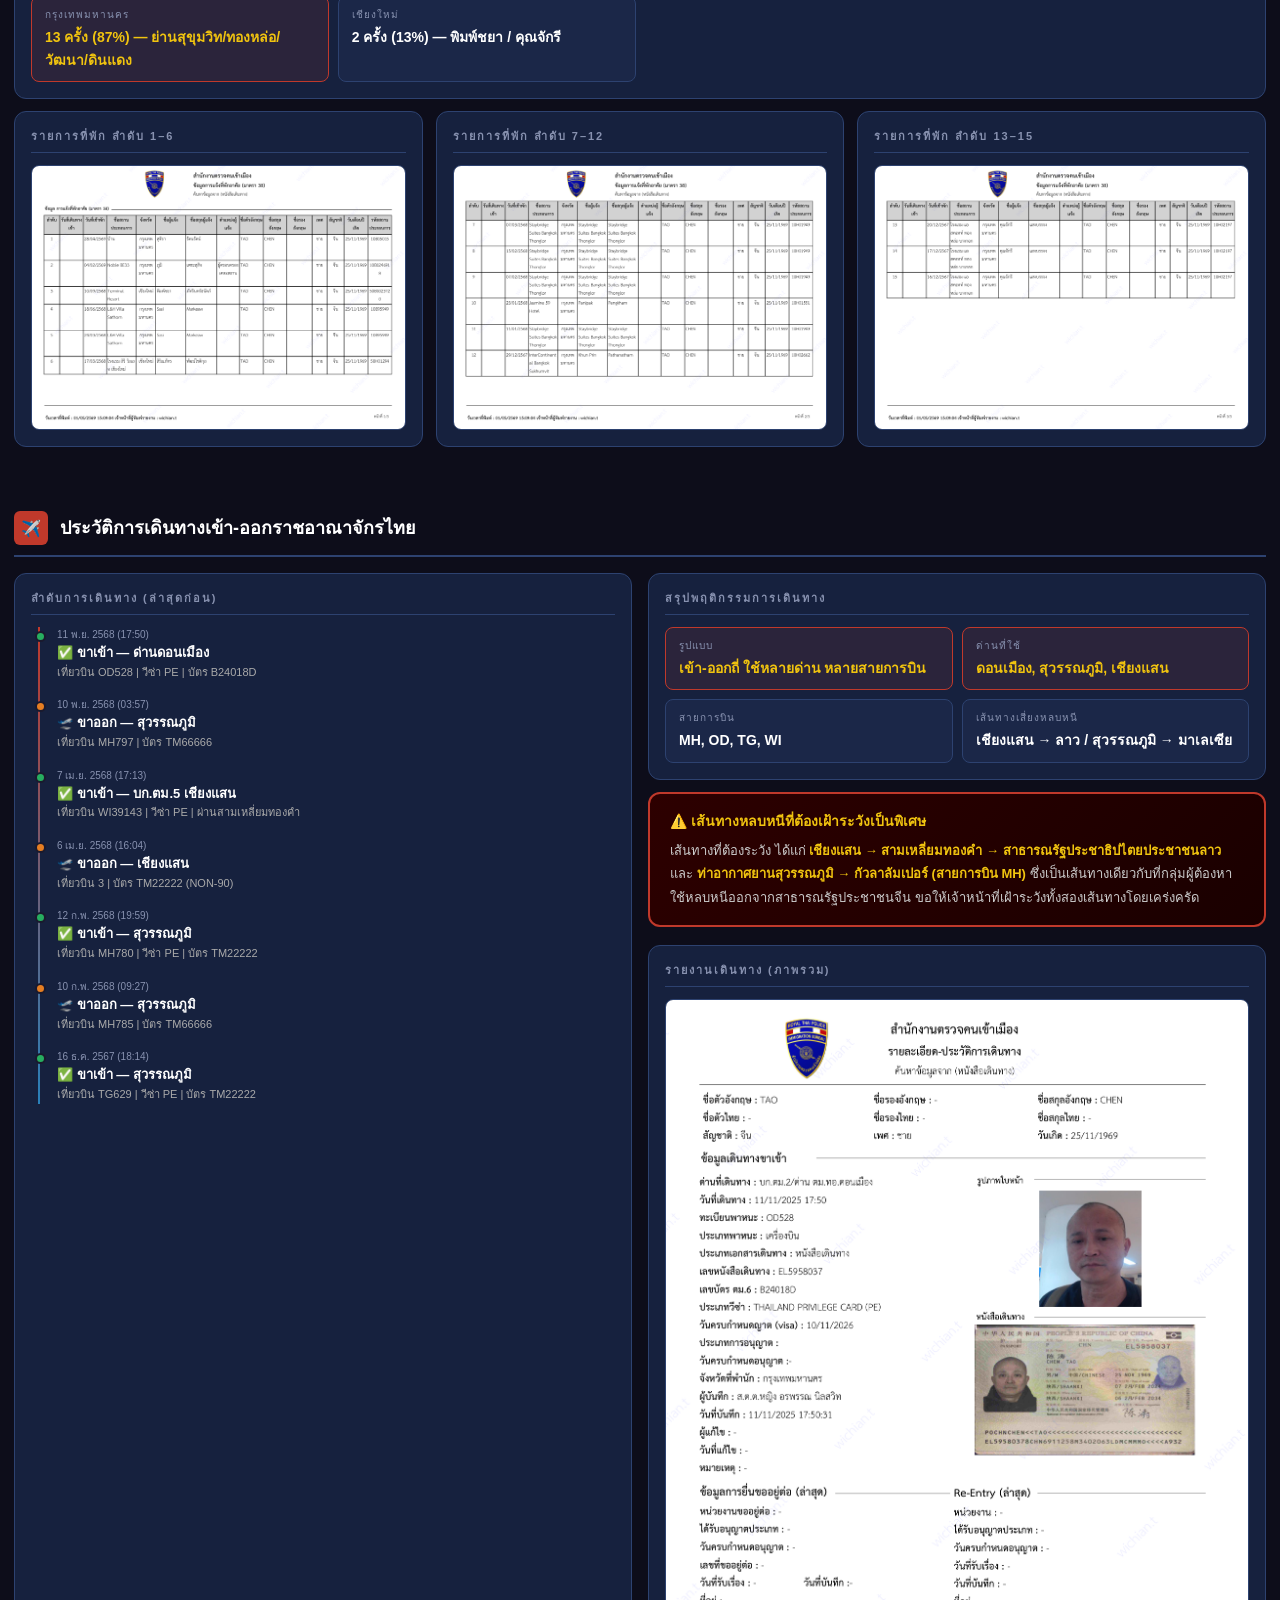
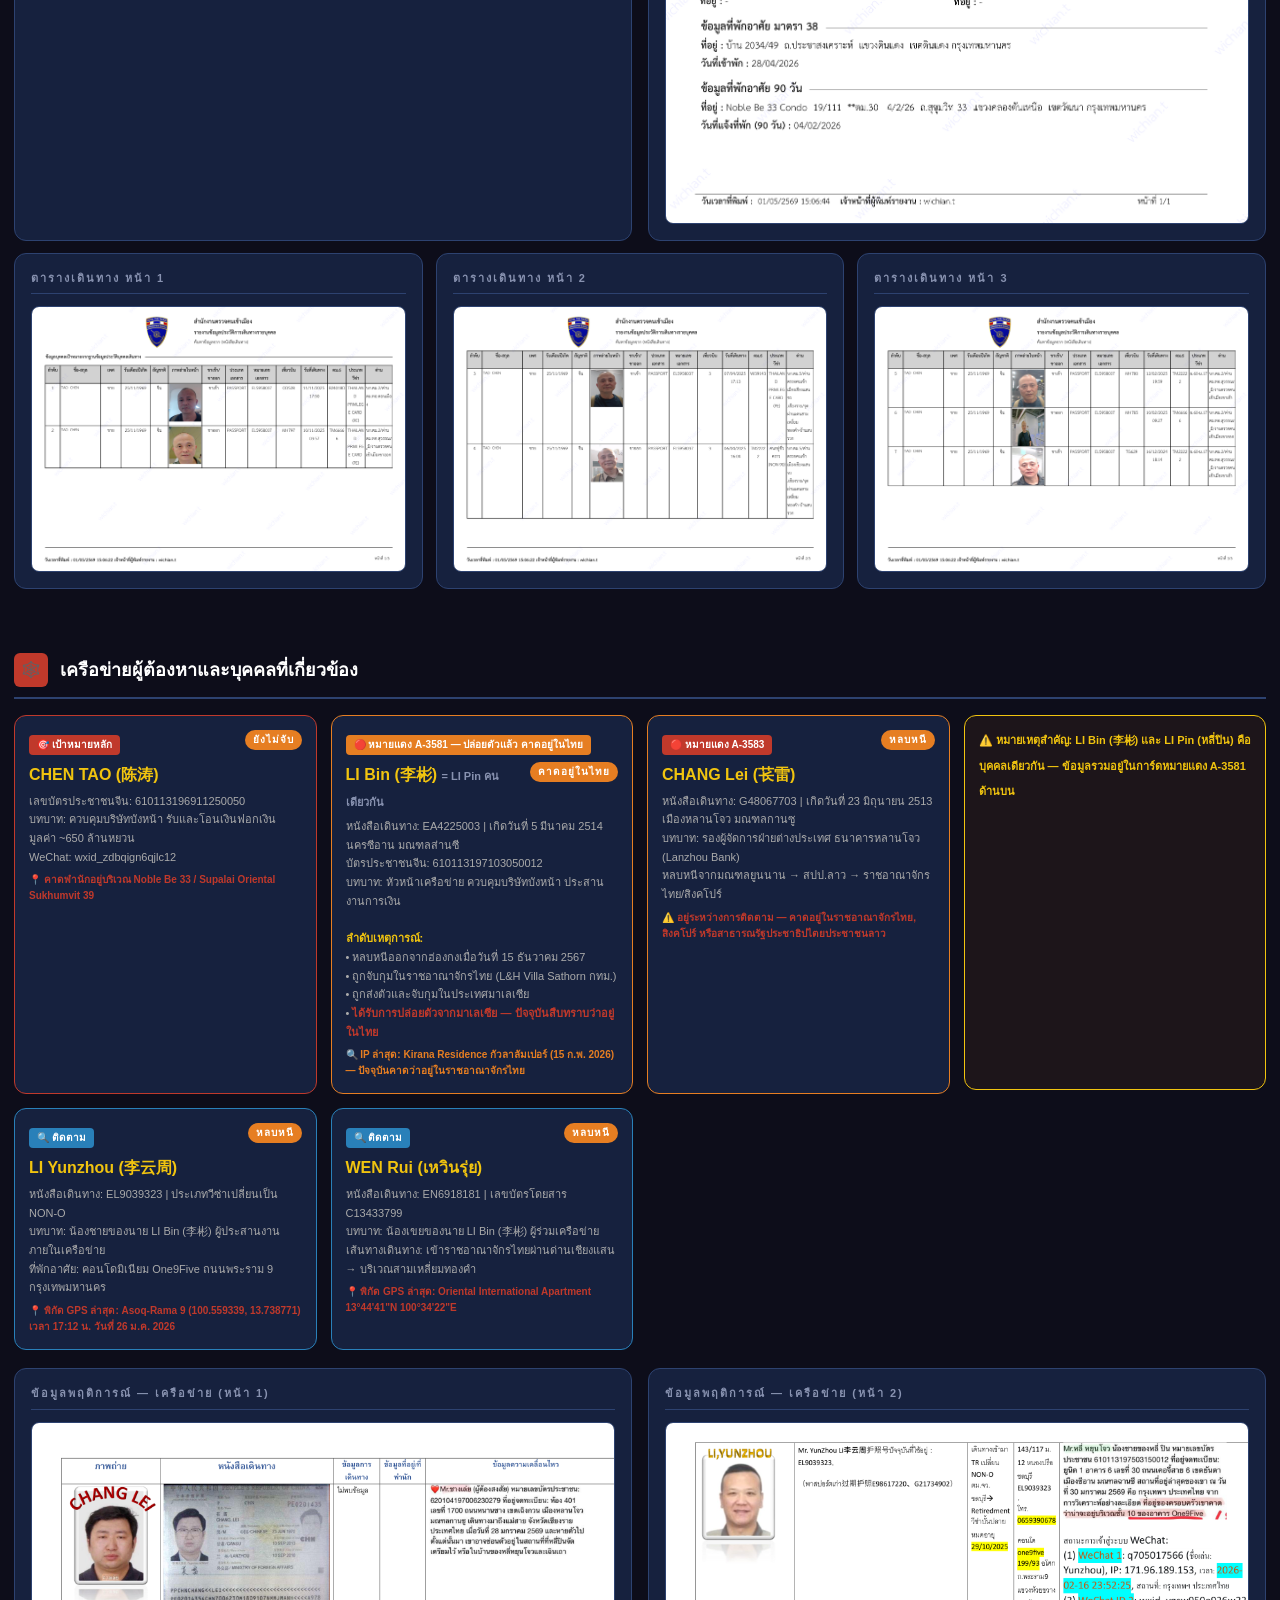
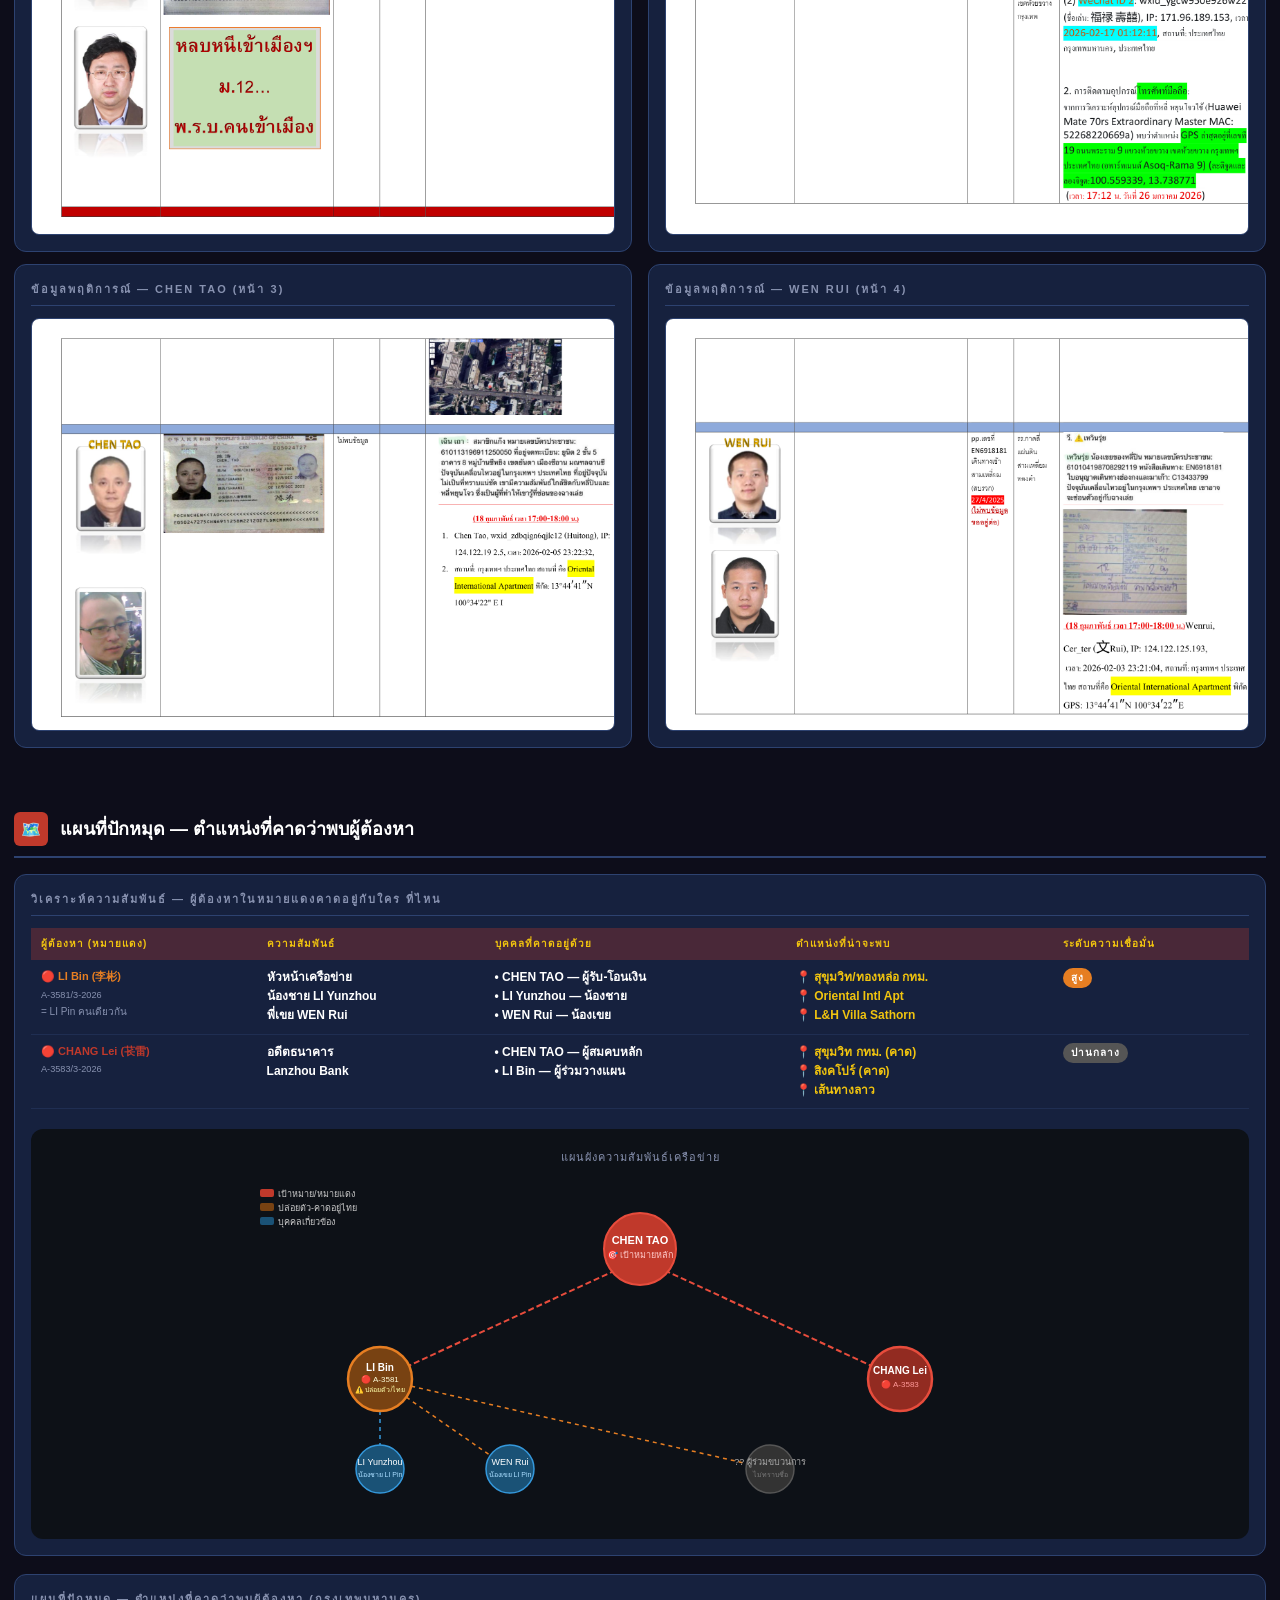
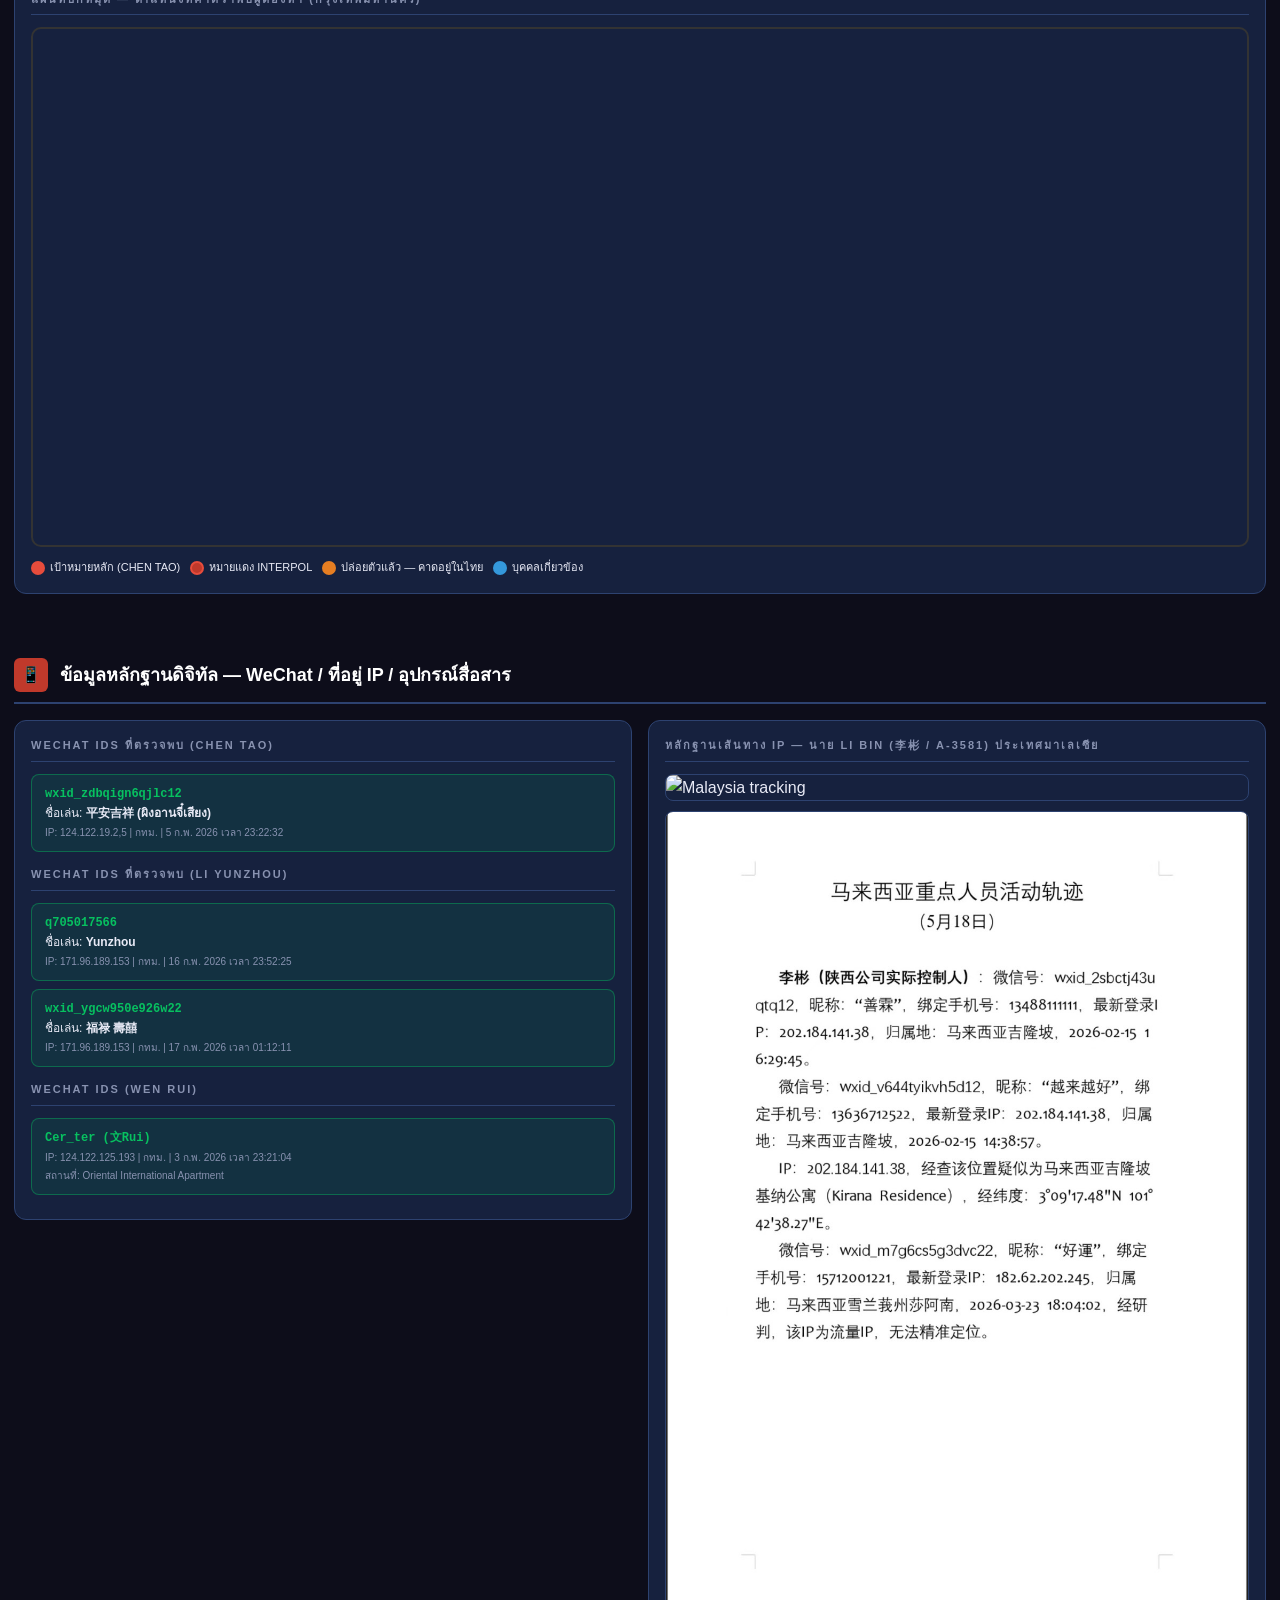
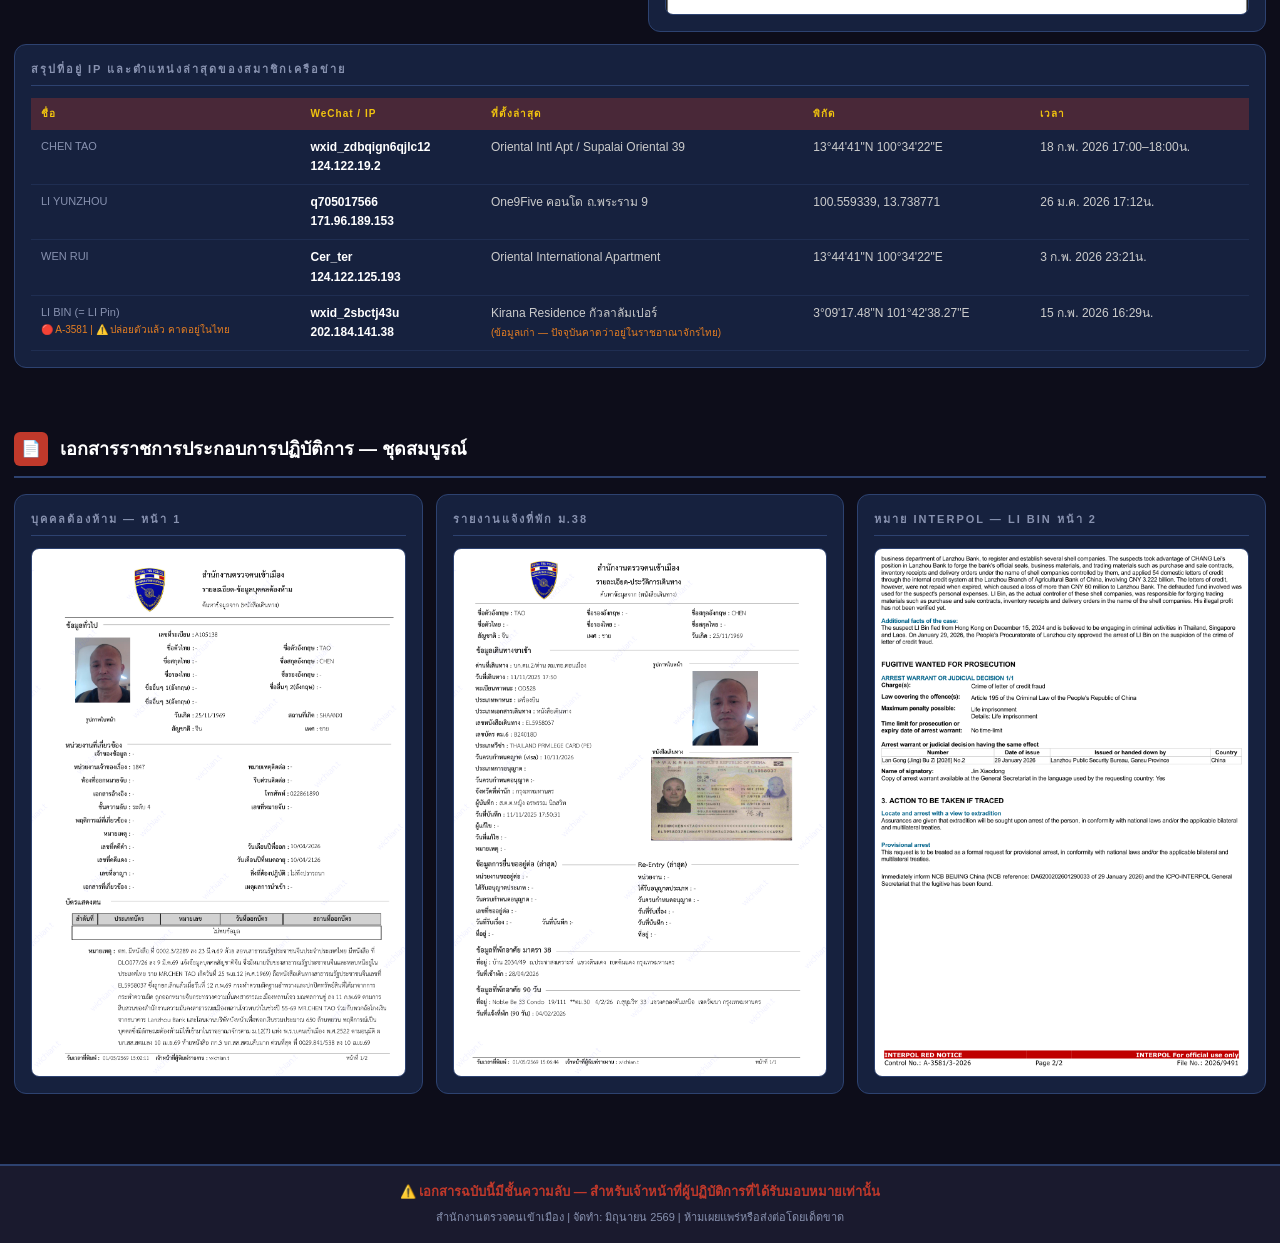
==== commit 8814852e: "Fix: LI Bin = LI Pin same person, merge all references" ====
--- a/index.html
+++ b/index.html
@@ -52,7 +52,7 @@
     <div class="stat-box"><span class="stat-num">7</span><div class="stat-label">ครั้งเดินทางเข้า-ออกไทย</div></div>
     <div class="stat-box"><span class="stat-num" style="font-size:18px">650M<br>CNY</span><div class="stat-label">มูลค่าความเสียหาย</div></div>
     <div class="stat-box"><span class="stat-num" style="color:var(--red)">2</span><div class="stat-label">หมายแดง INTERPOL</div></div>
-    <div class="stat-box"><span class="stat-num" style="color:var(--orange)">1</span><div class="stat-label">ปล่อยตัวแล้ว (Li Pin)<br>คาดอยู่ในไทย</div></div>
+    <div class="stat-box"><span class="stat-num" style="color:var(--orange)">1</span><div class="stat-label">หมายแดง A-3581<br>LI Bin — ปล่อยตัวแล้ว<br>คาดอยู่ในไทย</div></div>
     <div class="stat-box"><span class="stat-num" style="color:var(--orange)">3+</span><div class="stat-label">ยังหลบหนี</div></div>
   </div>
   <div class="card" style="border-color:var(--yellow);">
@@ -188,7 +188,7 @@
         <div class="kv-item" style="margin-bottom:8px;"><div class="k">กฎหมาย</div><div class="v">มาตรา 195 ประมวลกฎหมายอาญา PRC</div></div>
         <div class="kv-item" style="margin-bottom:8px;"><div class="k">ออกหมายจับ</div><div class="v">29 ม.ค. 2026 — Lanzhou PSB, กานซู</div></div>
         <div class="kv-item" style="margin-bottom:8px;"><div class="k">หน่วยงานประสาน</div><div class="v">NCB Beijing: DA6200202601290033</div></div>
-        <div class="kv-item" style="border-color:var(--orange); background:rgba(230,126,34,0.1);"><div class="k">นาย LI Pin — สถานะล่าสุด ⚠️</div><div class="v" style="color:var(--orange)">เคยถูกจับกุมในประเทศมาเลเซีย ต่อมาได้รับการปล่อยตัว<br>ปัจจุบันสืบทราบว่ากลับเข้ามาพำนักในราชอาณาจักรไทย</div></div>
+        <div class="kv-item" style="border-color:var(--orange); background:rgba(230,126,34,0.1);"><div class="k">นาย LI Bin (李彬) — A-3581 — สถานะล่าสุด ⚠️</div><div class="v" style="color:var(--orange)"><strong>หมายเหตุ: LI Bin = LI Pin คือบุคคลเดียวกัน</strong><br>เคยถูกจับกุมในประเทศมาเลเซีย ต่อมาได้รับการปล่อยตัว<br>ปัจจุบันสืบทราบว่ากลับเข้ามาพำนักในราชอาณาจักรไทย</div></div>
       </div>
     </div>
   </div>
@@ -240,7 +240,7 @@
         <div class="pin-name">L&H Villa Sathorn</div>
         <div class="pin-addr">กทม. (ผู้แจ้ง: Sasi Markeaw)</div>
         <div class="pin-date">18 มิ.ย. 2568 และ 24 มี.ค. 2568</div>
-        <div class="pin-note">⚠️ สถานที่ที่นาย LI Pin เคยถูกจับกุม ก่อนได้รับการปล่อยตัว</div>
+        <div class="pin-note">⚠️ สถานที่ที่นาย LI Bin (李彬 / A-3581) เคยถูกจับกุม ก่อนได้รับการปล่อยตัวจากมาเลเซีย</div>
       </div>
     </div>
     <div class="pin-entry">
@@ -364,11 +364,11 @@
     </div>
 
     <div class="network-card wanted">
-      <div class="nc-role" style="background:var(--red); color:#fff;">🔴 หมายแดง A-3581</div>
-      <span class="badge badge-orange" style="float:right;">หลบหนี</span>
-      <div class="nc-name">LI Bin (李彬)</div>
-      <div class="nc-detail">หนังสือเดินทาง: EA4225003 | เกิดวันที่ 5 มีนาคม 2514 นครซีอาน มณฑลส่านซี<br>บทบาท: ผู้ควบคุมและบริหารบริษัทบังหน้า<br>หลบหนีออกจากฮ่องกงเมื่อวันที่ 15 ธันวาคม 2567</div>
-      <div class="nc-loc">⚠️ อยู่ระหว่างการติดตาม — คาดอยู่ในราชอาณาจักรไทย, สิงคโปร์ หรือสาธารณรัฐประชาธิปไตยประชาชนลาว</div>
+      <div class="nc-role" style="background:var(--orange); color:#fff;">🔴 หมายแดง A-3581 — ปล่อยตัวแล้ว คาดอยู่ในไทย</div>
+      <span class="badge badge-orange" style="float:right;">คาดอยู่ในไทย</span>
+      <div class="nc-name">LI Bin (李彬) <small style="font-size:11px;color:var(--muted)">= LI Pin คนเดียวกัน</small></div>
+      <div class="nc-detail">หนังสือเดินทาง: EA4225003 | เกิดวันที่ 5 มีนาคม 2514 นครซีอาน มณฑลส่านซี<br>บัตรประชาชนจีน: 610113197103050012<br>บทบาท: หัวหน้าเครือข่าย ควบคุมบริษัทบังหน้า ประสานงานการเงิน<br><br><strong style="color:var(--yellow)">ลำดับเหตุการณ์:</strong><br>• หลบหนีออกจากฮ่องกงเมื่อวันที่ 15 ธันวาคม 2567<br>• ถูกจับกุมในราชอาณาจักรไทย (L&amp;H Villa Sathorn กทม.)<br>• ถูกส่งตัวและจับกุมในประเทศมาเลเซีย<br>• <span style="color:var(--red);font-weight:700">ได้รับการปล่อยตัวจากมาเลเซีย — ปัจจุบันสืบทราบว่าอยู่ในไทย</span></div>
+      <div class="nc-loc" style="color:var(--orange);">🔍 IP ล่าสุด: Kirana Residence กัวลาลัมเปอร์ (15 ก.พ. 2026) — ปัจจุบันคาดว่าอยู่ในราชอาณาจักรไทย</div>
     </div>
 
     <div class="network-card wanted">
@@ -379,19 +379,15 @@
       <div class="nc-loc">⚠️ อยู่ระหว่างการติดตาม — คาดอยู่ในราชอาณาจักรไทย, สิงคโปร์ หรือสาธารณรัฐประชาธิปไตยประชาชนลาว</div>
     </div>
 
-    <div class="network-card" style="border-color:var(--orange);">
-      <div class="nc-role" style="background:var(--orange); color:#fff;">⚠️ ปล่อยตัวแล้ว — ติดตามในไทย</div>
-      <span class="badge badge-orange" style="float:right;">อยู่ในราชอาณาจักรไทย</span>
-      <div class="nc-name">LI Pin (หลี่ปิน / 李彬)</div>
-      <div class="nc-detail">เลขบัตรประชาชนจีน: 610113197103050012<br>บทบาท: ผู้ประสานงานเครือข่ายและดำเนินการด้านการเงินผ่านบริษัทบังหน้า<br>เดิมพบอยู่ที่: ยูนิต 4 อาคาร 23 หมู่บ้านซีหยิง เขตอ้อมแขว จ.เชียงราย<br><br><strong style="color:var(--yellow)">ลำดับเหตุการณ์:</strong><br>• เคยถูกจับกุมในราชอาณาจักรไทย (L&amp;H Villa Sathorn กรุงเทพมหานคร)<br>• ต่อมาถูกส่งตัวและจับกุมในประเทศมาเลเซีย<br>• ภายหลังได้รับการปล่อยตัวจากประเทศมาเลเซีย<br>• <span style="color:var(--red); font-weight:700">ปัจจุบันสืบทราบว่ากลับเข้ามาพำนักในราชอาณาจักรไทย</span></div>
-      <div class="nc-loc" style="color:var(--orange);">🔍 IP ล่าสุด: Kirana Residence กัวลาลัมเปอร์ (15 ก.พ. 2026) — ปัจจุบันคาดว่าอยู่ในไทย</div>
+    <div class="card" style="border-color:var(--yellow);background:rgba(230,126,34,0.07);margin-bottom:4px;padding:10px 14px;">
+      <span style="font-size:11px;color:var(--yellow);font-weight:700;">⚠️ หมายเหตุสำคัญ: LI Bin (李彬) และ LI Pin (หลี่ปิน) คือบุคคลเดียวกัน — ข้อมูลรวมอยู่ในการ์ดหมายแดง A-3581 ด้านบน</span>
     </div>
 
     <div class="network-card" style="border-color:var(--blue);">
       <div class="nc-role" style="background:var(--blue); color:#fff;">🔍 ติดตาม</div>
       <span class="badge badge-orange" style="float:right;">หลบหนี</span>
       <div class="nc-name">LI Yunzhou (李云周)</div>
-      <div class="nc-detail">หนังสือเดินทาง: EL9039323 | ประเภทวีซ่าเปลี่ยนเป็น NON-O<br>บทบาท: น้องชายของนาย LI Pin ผู้ประสานงานภายในเครือข่าย<br>ที่พักอาศัย: คอนโดมิเนียม One9Five ถนนพระราม 9 กรุงเทพมหานคร</div>
+      <div class="nc-detail">หนังสือเดินทาง: EL9039323 | ประเภทวีซ่าเปลี่ยนเป็น NON-O<br>บทบาท: น้องชายของนาย LI Bin (李彬) ผู้ประสานงานภายในเครือข่าย<br>ที่พักอาศัย: คอนโดมิเนียม One9Five ถนนพระราม 9 กรุงเทพมหานคร</div>
       <div class="nc-loc">📍 พิกัด GPS ล่าสุด: Asoq-Rama 9 (100.559339, 13.738771) เวลา 17:12 น. วันที่ 26 ม.ค. 2026</div>
     </div>
 
@@ -399,7 +395,7 @@
       <div class="nc-role" style="background:var(--blue); color:#fff;">🔍 ติดตาม</div>
       <span class="badge badge-orange" style="float:right;">หลบหนี</span>
       <div class="nc-name">WEN Rui (เหวินรุ่ย)</div>
-      <div class="nc-detail">หนังสือเดินทาง: EN6918181 | เลขบัตรโดยสาร C13433799<br>บทบาท: น้องเขยของนาย LI Pin ผู้ร่วมเครือข่าย<br>เส้นทางเดินทาง: เข้าราชอาณาจักรไทยผ่านด่านเชียงแสน → บริเวณสามเหลี่ยมทองคำ</div>
+      <div class="nc-detail">หนังสือเดินทาง: EN6918181 | เลขบัตรโดยสาร C13433799<br>บทบาท: น้องเขยของนาย LI Bin (李彬) ผู้ร่วมเครือข่าย<br>เส้นทางเดินทาง: เข้าราชอาณาจักรไทยผ่านด่านเชียงแสน → บริเวณสามเหลี่ยมทองคำ</div>
       <div class="nc-loc">📍 พิกัด GPS ล่าสุด: Oriental International Apartment 13°44'41"N 100°34'22"E</div>
     </div>
 
@@ -447,17 +443,17 @@
         </thead>
         <tbody>
           <tr>
-            <td class="label"><span style="color:var(--red);font-weight:700">🔴 LI Bin (李彬)</span><br><small>A-3581/3-2026</small></td>
-            <td class="value">พี่ชาย LI Pin<br>หัวหน้าเครือข่าย</td>
+            <td class="label"><span style="color:var(--orange);font-weight:700">🔴 LI Bin (李彬)</span><br><small>A-3581/3-2026</small><br><span style="font-size:10px;color:var(--muted)">= LI Pin คนเดียวกัน</span></td>
+            <td class="value">หัวหน้าเครือข่าย<br>น้องชาย LI Yunzhou<br>พี่เขย WEN Rui</td>
             <td class="value">
               • <strong>CHEN TAO</strong> — ผู้รับ-โอนเงิน<br>
-              • <strong>LI Pin</strong> — น้องชาย<br>
+              • <strong>LI Yunzhou</strong> — น้องชาย<br>
               • <strong>WEN Rui</strong> — น้องเขย
             </td>
             <td class="value" style="color:var(--yellow)">
               📍 สุขุมวิท/ทองหล่อ กทม.<br>
               📍 Oriental Intl Apt<br>
-              📍 Noble Be 33
+              📍 L&amp;H Villa Sathorn
             </td>
             <td class="value"><span class="badge badge-orange">สูง</span></td>
           </tr>
@@ -485,27 +481,24 @@
       <svg viewBox="0 0 780 340" style="width:100%;max-width:780px;display:block;margin:0 auto;font-family:inherit;">
         <!-- Lines -->
         <line x1="390" y1="80" x2="130" y2="200" stroke="#e74c3c" stroke-width="2" stroke-dasharray="6,3"/>
-        <line x1="390" y1="80" x2="390" y2="200" stroke="#e74c3c" stroke-width="2.5"/>
         <line x1="390" y1="80" x2="650" y2="200" stroke="#e74c3c" stroke-width="2" stroke-dasharray="6,3"/>
         <line x1="130" y1="200" x2="260" y2="290" stroke="#e67e22" stroke-width="1.5" stroke-dasharray="4,4"/>
         <line x1="130" y1="200" x2="130" y2="290" stroke="#3498db" stroke-width="1.5" stroke-dasharray="4,4"/>
-        <line x1="390" y1="200" x2="520" y2="290" stroke="#e67e22" stroke-width="1.5" stroke-dasharray="4,4"/>
+        <line x1="130" y1="200" x2="520" y2="290" stroke="#e67e22" stroke-width="1.5" stroke-dasharray="4,4"/>
         <!-- CHEN TAO - center top -->
         <circle cx="390" cy="70" r="36" fill="#c0392b" stroke="#e74c3c" stroke-width="2"/>
         <text x="390" y="65" text-anchor="middle" fill="#fff" font-size="11" font-weight="bold">CHEN TAO</text>
         <text x="390" y="79" text-anchor="middle" fill="#ffcccc" font-size="9">🎯 เป้าหมายหลัก</text>
-        <!-- LI Bin -->
-        <circle cx="130" cy="200" r="32" fill="#922b21" stroke="#e74c3c" stroke-width="2.5"/>
-        <text x="130" y="195" text-anchor="middle" fill="#fff" font-size="10" font-weight="bold">LI Bin</text>
-        <text x="130" y="208" text-anchor="middle" fill="#ff9999" font-size="8">🔴 A-3581</text>
+        <!-- LI Bin = LI Pin -->
+        <circle cx="130" cy="200" r="32" fill="#784212" stroke="#e67e22" stroke-width="2.5"/>
+        <text x="130" y="192" text-anchor="middle" fill="#fff" font-size="10" font-weight="bold">LI Bin</text>
+        <text x="130" y="203" text-anchor="middle" fill="#ffd" font-size="8">🔴 A-3581</text>
+        <text x="130" y="213" text-anchor="middle" fill="#ffa" font-size="7">⚠️ ปล่อยตัว/ไทย</text>
         <!-- CHANG Lei -->
         <circle cx="650" cy="200" r="32" fill="#922b21" stroke="#e74c3c" stroke-width="2.5"/>
         <text x="650" y="195" text-anchor="middle" fill="#fff" font-size="10" font-weight="bold">CHANG Lei</text>
         <text x="650" y="208" text-anchor="middle" fill="#ff9999" font-size="8">🔴 A-3583</text>
-        <!-- LI Pin -->
-        <circle cx="390" cy="200" r="28" fill="#784212" stroke="#e67e22" stroke-width="2"/>
-        <text x="390" y="196" text-anchor="middle" fill="#fff" font-size="10" font-weight="bold">LI Pin</text>
-        <text x="390" y="208" text-anchor="middle" fill="#ffd" font-size="8">⚠️ ปล่อยตัวแล้ว</text>
+        <!-- ลบ LI Pin ออก เพราะคือ LI Bin คนเดียวกัน -->
         <!-- LI Yunzhou -->
         <circle cx="130" cy="290" r="24" fill="#1a5276" stroke="#3498db" stroke-width="1.5"/>
         <text x="130" y="286" text-anchor="middle" fill="#fff" font-size="9">LI Yunzhou</text>
@@ -576,10 +569,10 @@
         },
         {
           lat: 13.7290, lng: 100.5650,
-          color: '#c0392b', initials: 'LB',
-          name: '🔴 LI Bin (李彬) — A-3581',
-          detail: '<b>หมายแดง INTERPOL A-3581</b><br>คาดพำนักบริเวณสุขุมวิท/ทองหล่อ<br>เนื่องจากมีความสัมพันธ์ใกล้ชิดกับ CHEN TAO<br><span style="color:#e74c3c">PP: EA4225003 | หลบหนีจาก HK 15 ธ.ค. 2567</span>',
-          badge: 'หมายแดง'
+          color: '#e67e22', initials: 'LB',
+          name: '🔴 LI Bin (李彬) = LI Pin — A-3581',
+          detail: '<b>หมายแดง INTERPOL A-3581 — ปล่อยตัวแล้ว คาดอยู่ในไทย</b><br>PP: EA4225003 | บัตรจีน: 610113197103050012<br>หัวหน้าเครือข่าย | หลบหนีจาก HK 15 ธ.ค. 2567<br>ถูกจับที่ L&H Villa Sathorn → ส่งมาเลเซีย → <b>ปล่อยตัวแล้ว</b><br><span style="color:#e67e22">ปัจจุบันสืบทราบว่ากลับมาพำนักในราชอาณาจักรไทย</span>',
+          badge: 'ปล่อยตัว/คาดอยู่ไทย'
         },
         {
           lat: 13.7330, lng: 100.5740,
@@ -587,13 +580,6 @@
           name: '🔴 CHANG Lei (苌雷) — A-3583',
           detail: '<b>หมายแดง INTERPOL A-3583</b><br>คาดพำนักบริเวณสุขุมวิท (ใกล้ CHEN TAO)<br>รองผจก.ฝ่ายต่างประเทศ Lanzhou Bank<br><span style="color:#e74c3c">PP: G48067703</span>',
           badge: 'หมายแดง'
-        },
-        {
-          lat: 13.7550, lng: 100.5600,
-          color: '#e67e22', initials: 'LP',
-          name: '⚠️ LI Pin (หลี่ปิน) — ปล่อยตัวแล้ว',
-          detail: '<b>ปล่อยตัวจากมาเลเซีย — คาดอยู่ในไทย</b><br>เดิมพัก L&H Villa Sathorn<br>น้องชาย LI Bin | IP ล่าสุด: กัวลาลัมเปอร์ 15 ก.พ. 2026<br><span style="color:#e67e22">ปัจจุบันสืบทราบว่ากลับมาไทย</span>',
-          badge: 'คาดอยู่ในไทย'
         },
         {
           lat: 13.7388, lng: 100.5593,
@@ -666,7 +652,7 @@
     </div>
     <div>
       <div class="card">
-        <div class="card-title">หลักฐานเส้นทาง IP — นาย LI Pin (ประเทศมาเลเซีย)</div>
+        <div class="card-title">หลักฐานเส้นทาง IP — นาย LI Bin (李彬 / A-3581) ประเทศมาเลเซีย</div>
         <img src="images/malaysia_line.png" alt="Malaysia tracking" class="doc-img" style="margin-bottom:10px;">
         <img src="images/malaysia_li.jpg" alt="Malaysia Li Pin" class="doc-img">
       </div>
@@ -680,7 +666,7 @@
         <tr><td class="label">CHEN TAO</td><td class="value">wxid_zdbqign6qjlc12<br>124.122.19.2</td><td>Oriental Intl Apt / Supalai Oriental 39</td><td>13°44'41"N 100°34'22"E</td><td>18 ก.พ. 2026 17:00–18:00น.</td></tr>
         <tr><td class="label">LI YUNZHOU</td><td class="value">q705017566<br>171.96.189.153</td><td>One9Five คอนโด ถ.พระราม 9</td><td>100.559339, 13.738771</td><td>26 ม.ค. 2026 17:12น.</td></tr>
         <tr><td class="label">WEN RUI</td><td class="value">Cer_ter<br>124.122.125.193</td><td>Oriental International Apartment</td><td>13°44'41"N 100°34'22"E</td><td>3 ก.พ. 2026 23:21น.</td></tr>
-        <tr><td class="label">LI PIN<br><span style="color:var(--orange);font-size:10px">⚠️ ปล่อยตัวแล้ว คาดอยู่ในไทย</span></td><td class="value">wxid_2sbctj43u<br>202.184.141.38</td><td>Kirana Residence กัวลาลัมเปอร์<br><span style="color:var(--orange);font-size:10px">(ข้อมูลเก่า — ปัจจุบันคาดว่าอยู่ในราชอาณาจักรไทย)</span></td><td>3°09'17.48"N 101°42'38.27"E</td><td>15 ก.พ. 2026 16:29น.</td></tr>
+        <tr><td class="label">LI BIN (= LI Pin)<br><span style="color:var(--orange);font-size:10px">🔴 A-3581 | ⚠️ ปล่อยตัวแล้ว คาดอยู่ในไทย</span></td><td class="value">wxid_2sbctj43u<br>202.184.141.38</td><td>Kirana Residence กัวลาลัมเปอร์<br><span style="color:var(--orange);font-size:10px">(ข้อมูลเก่า — ปัจจุบันคาดว่าอยู่ในราชอาณาจักรไทย)</span></td><td>3°09'17.48"N 101°42'38.27"E</td><td>15 ก.พ. 2026 16:29น.</td></tr>
       </tbody>
     </table>
   </div>
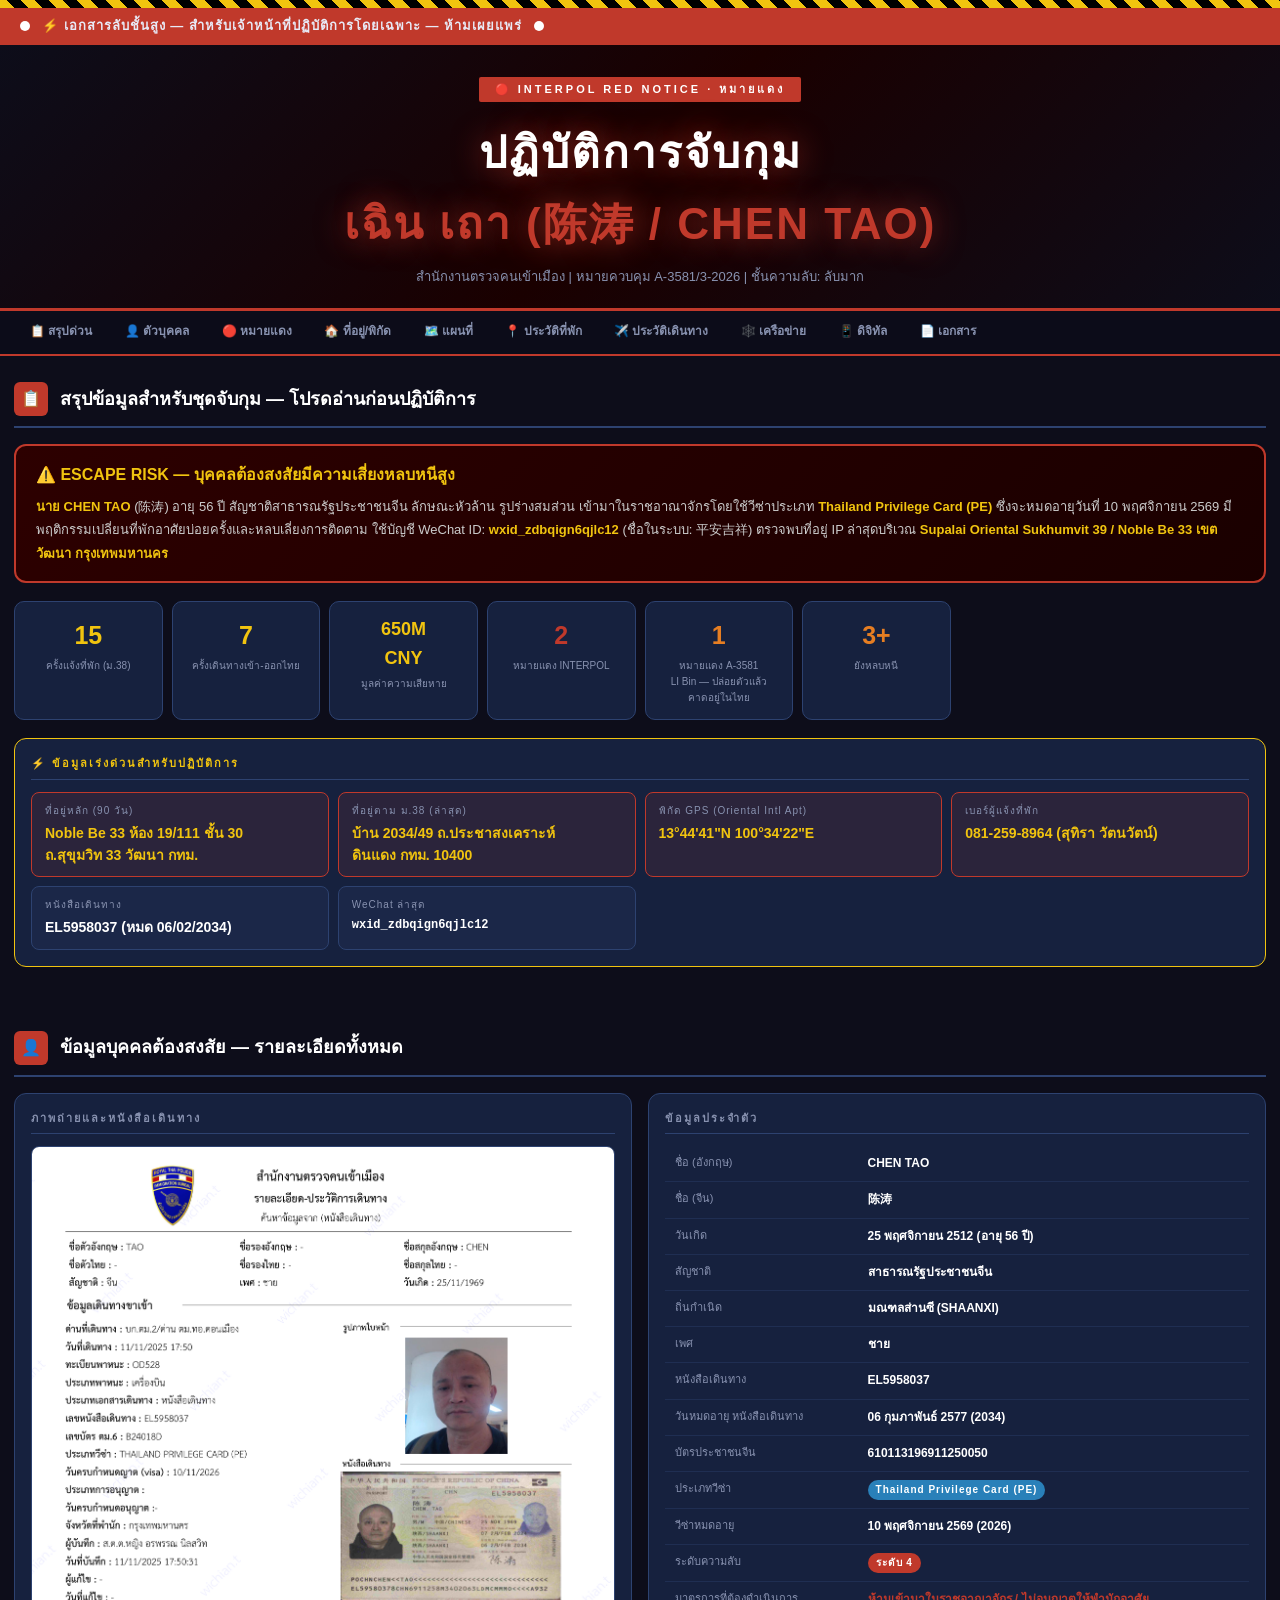
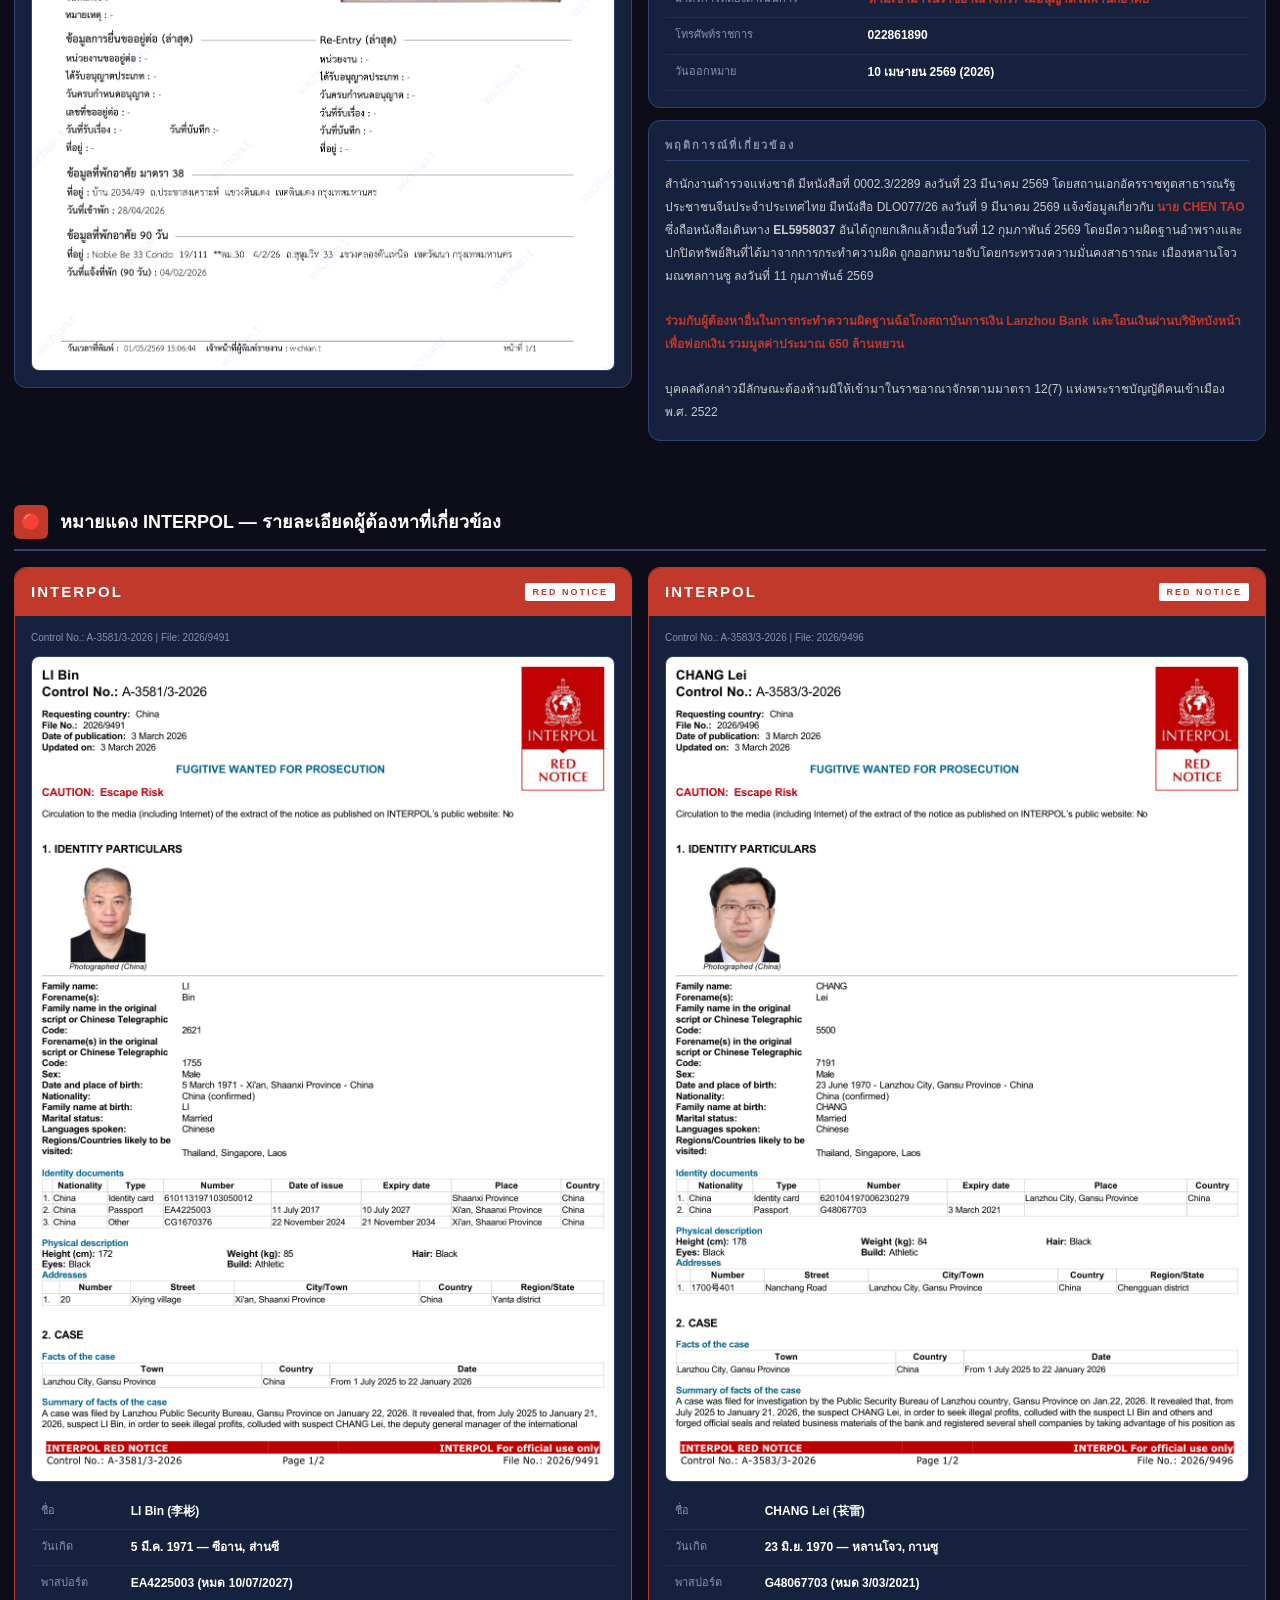
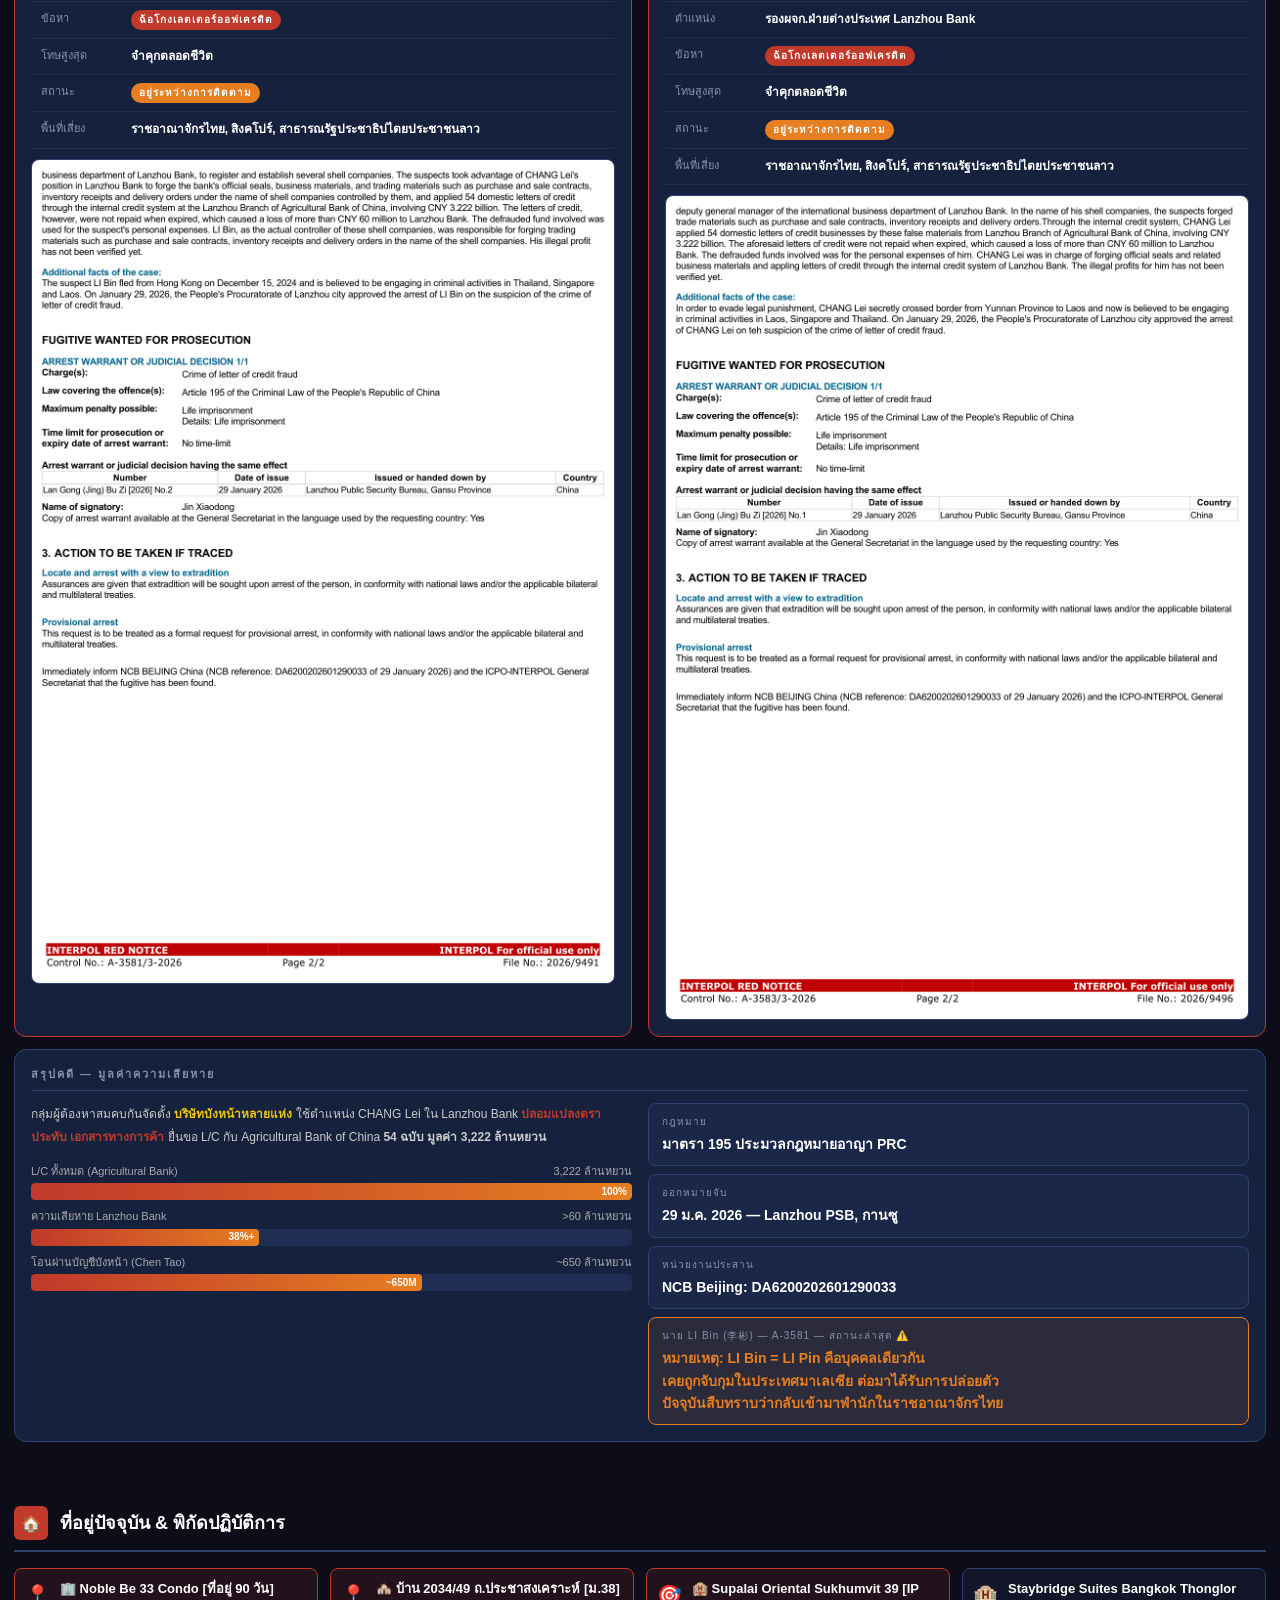
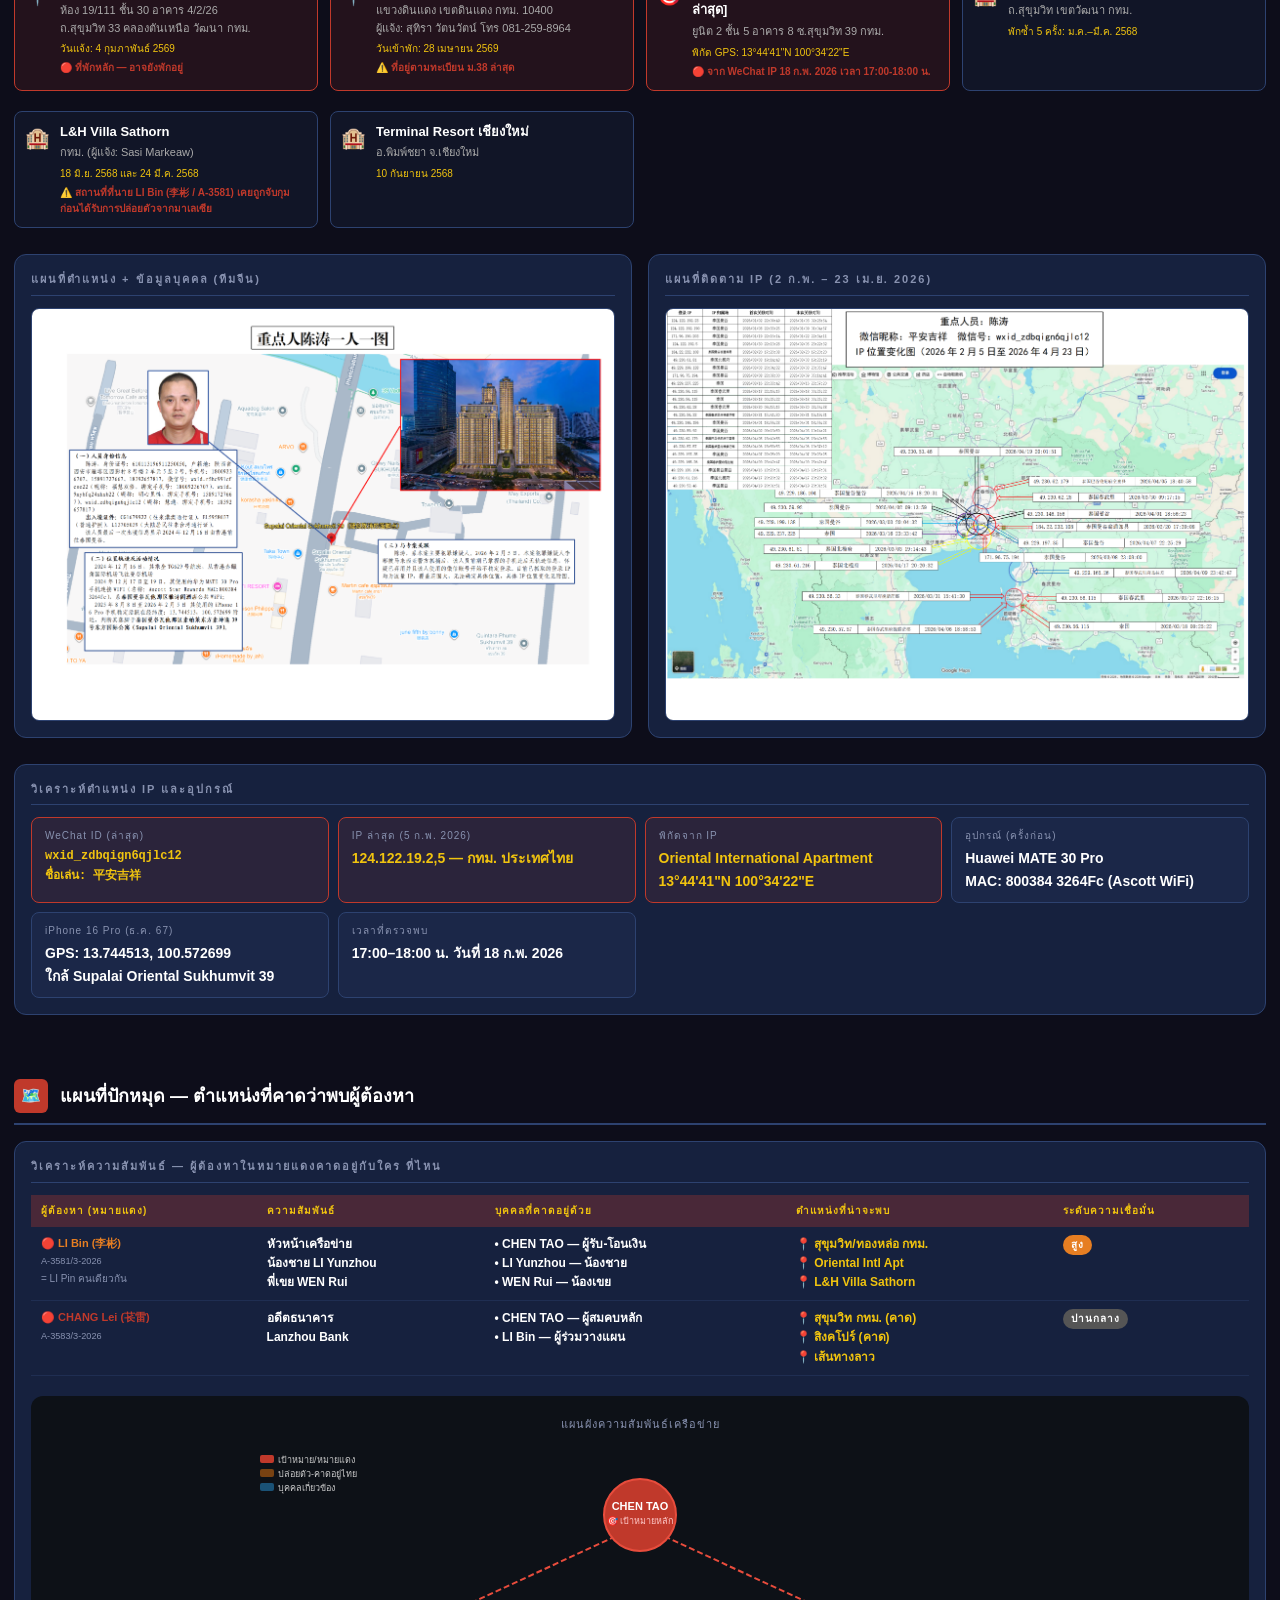
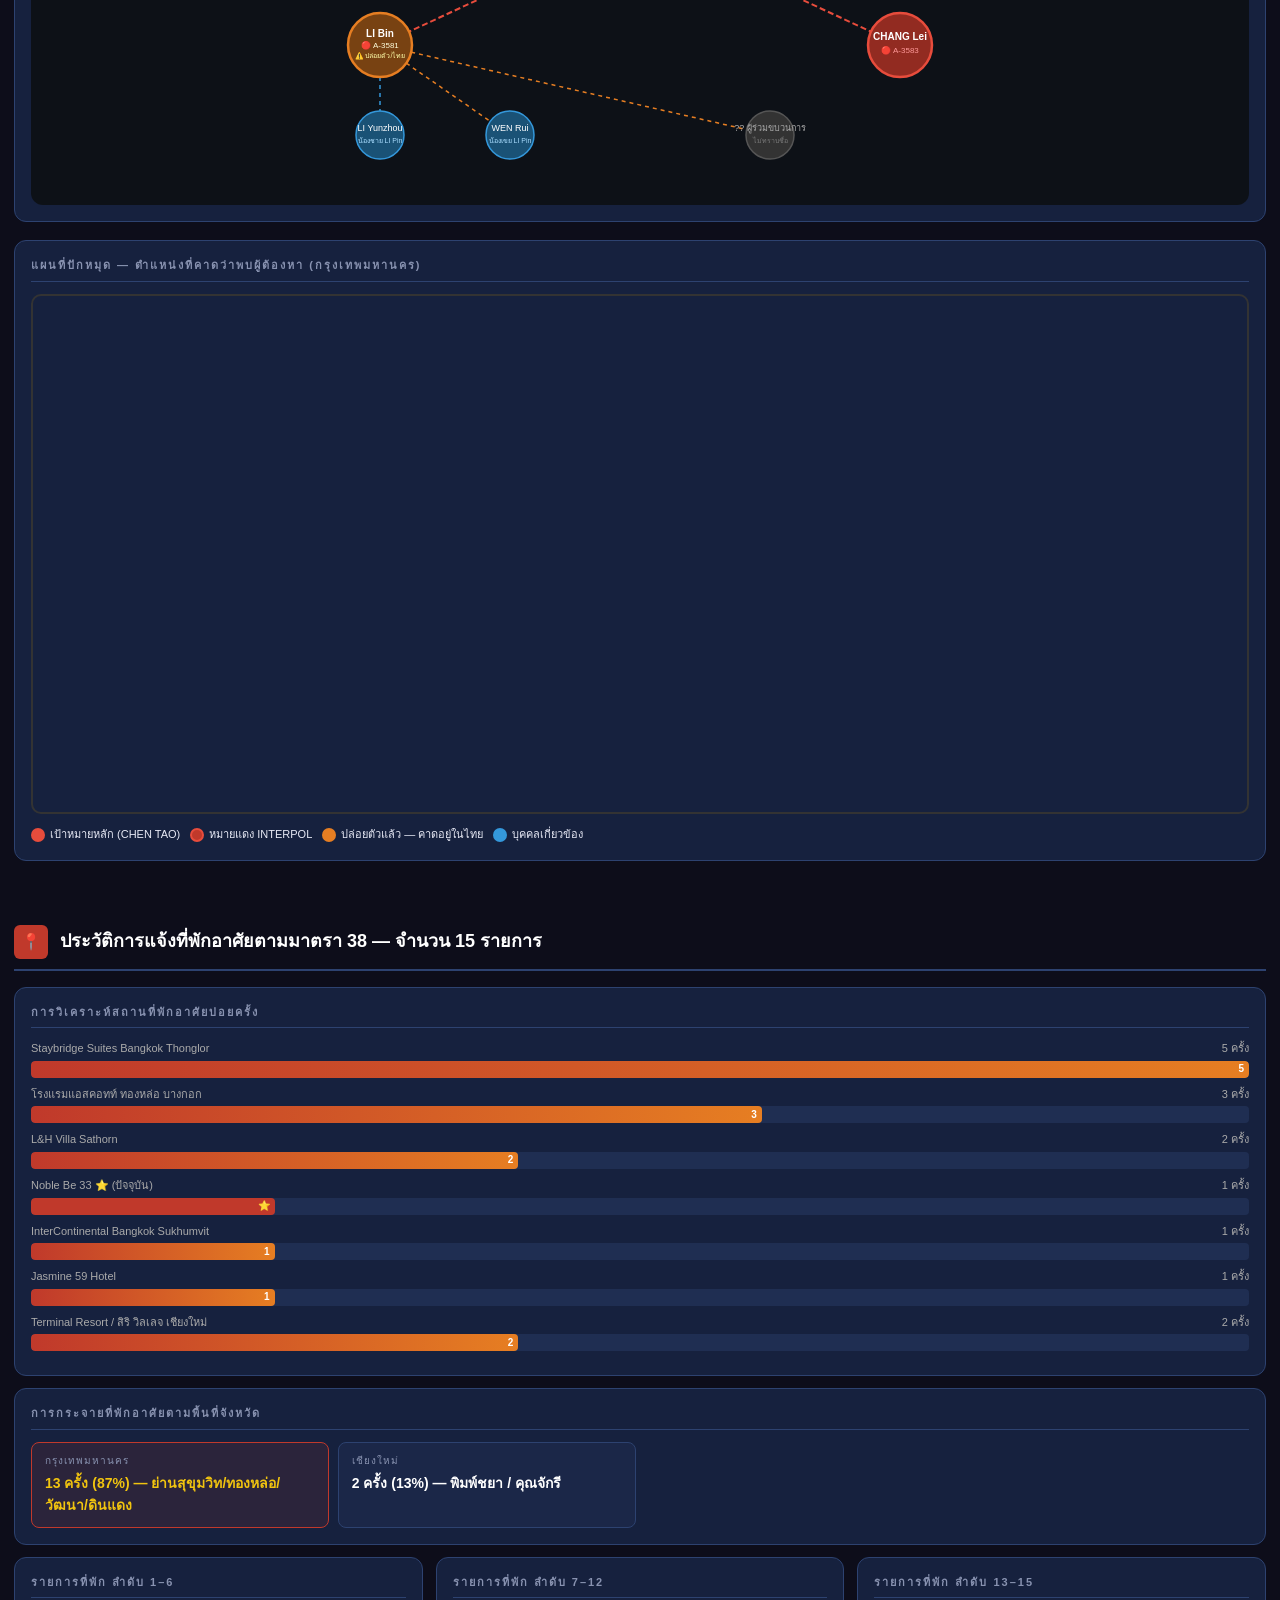
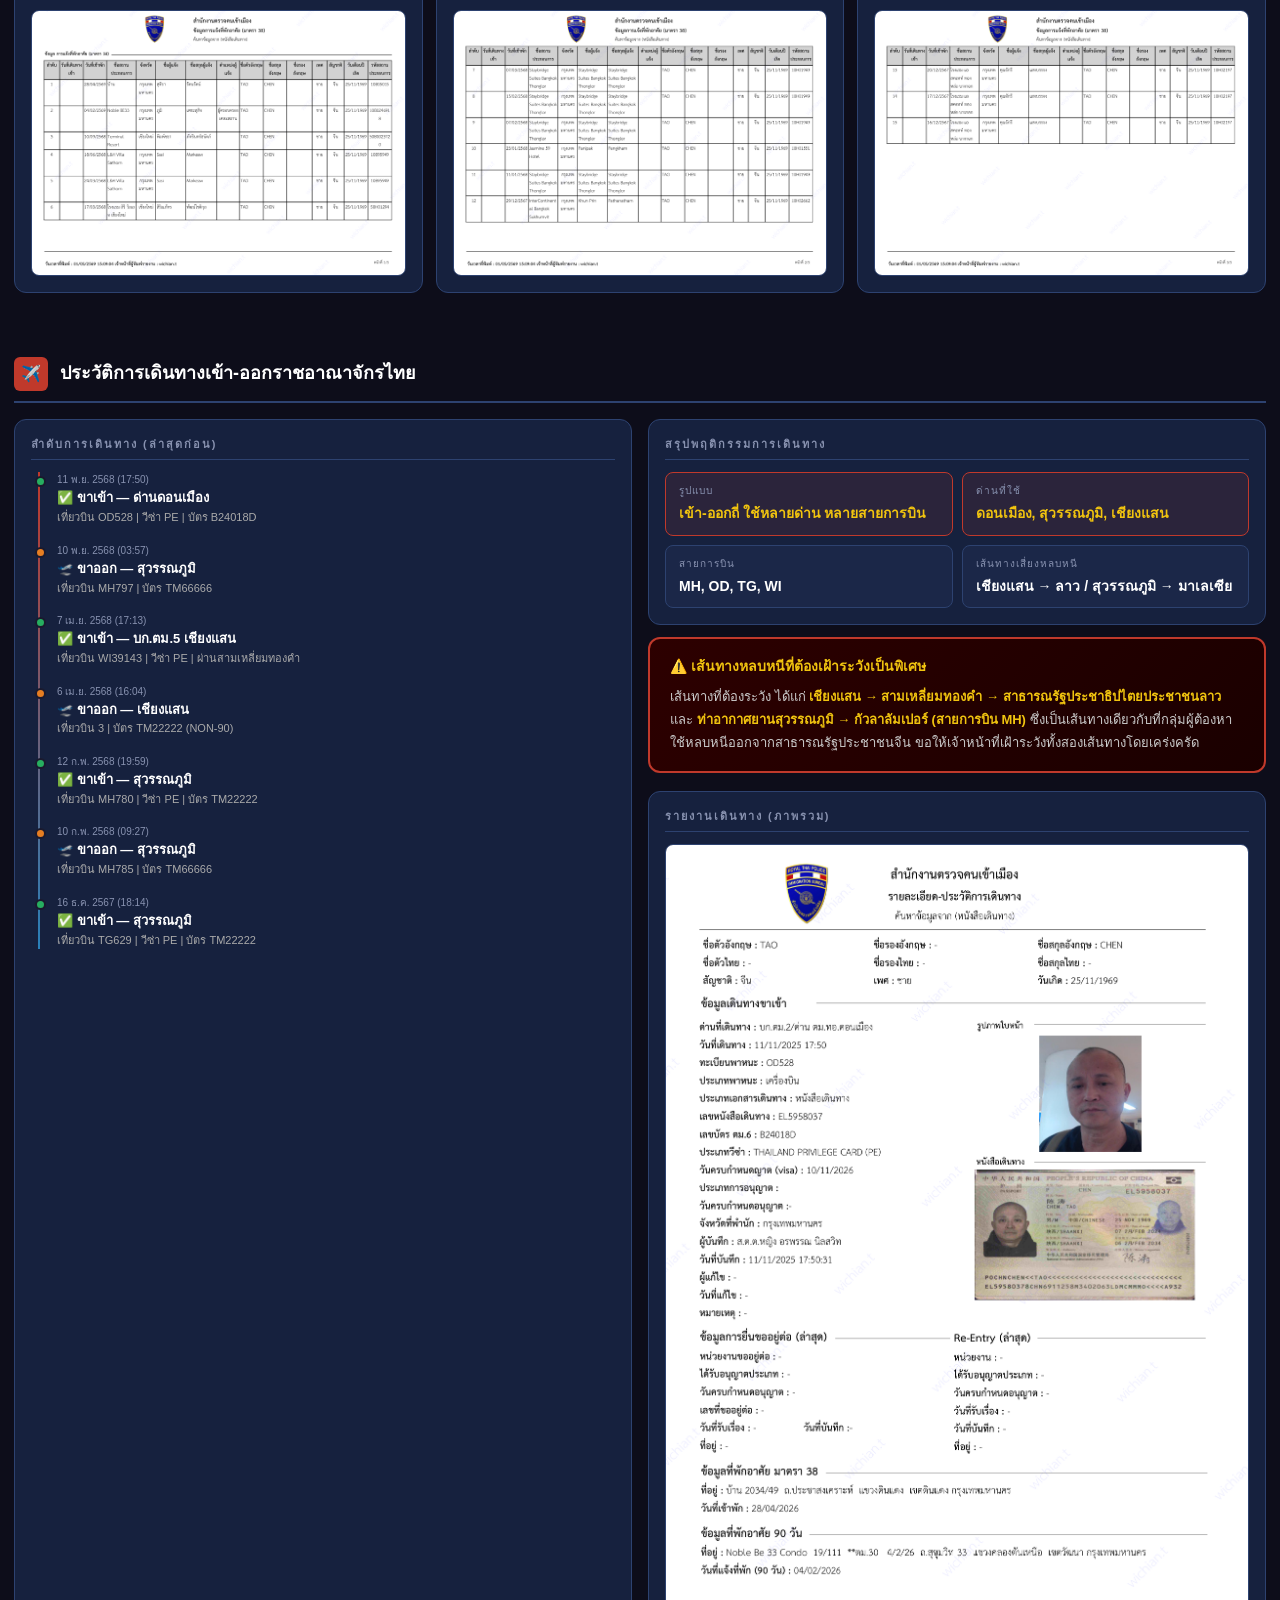
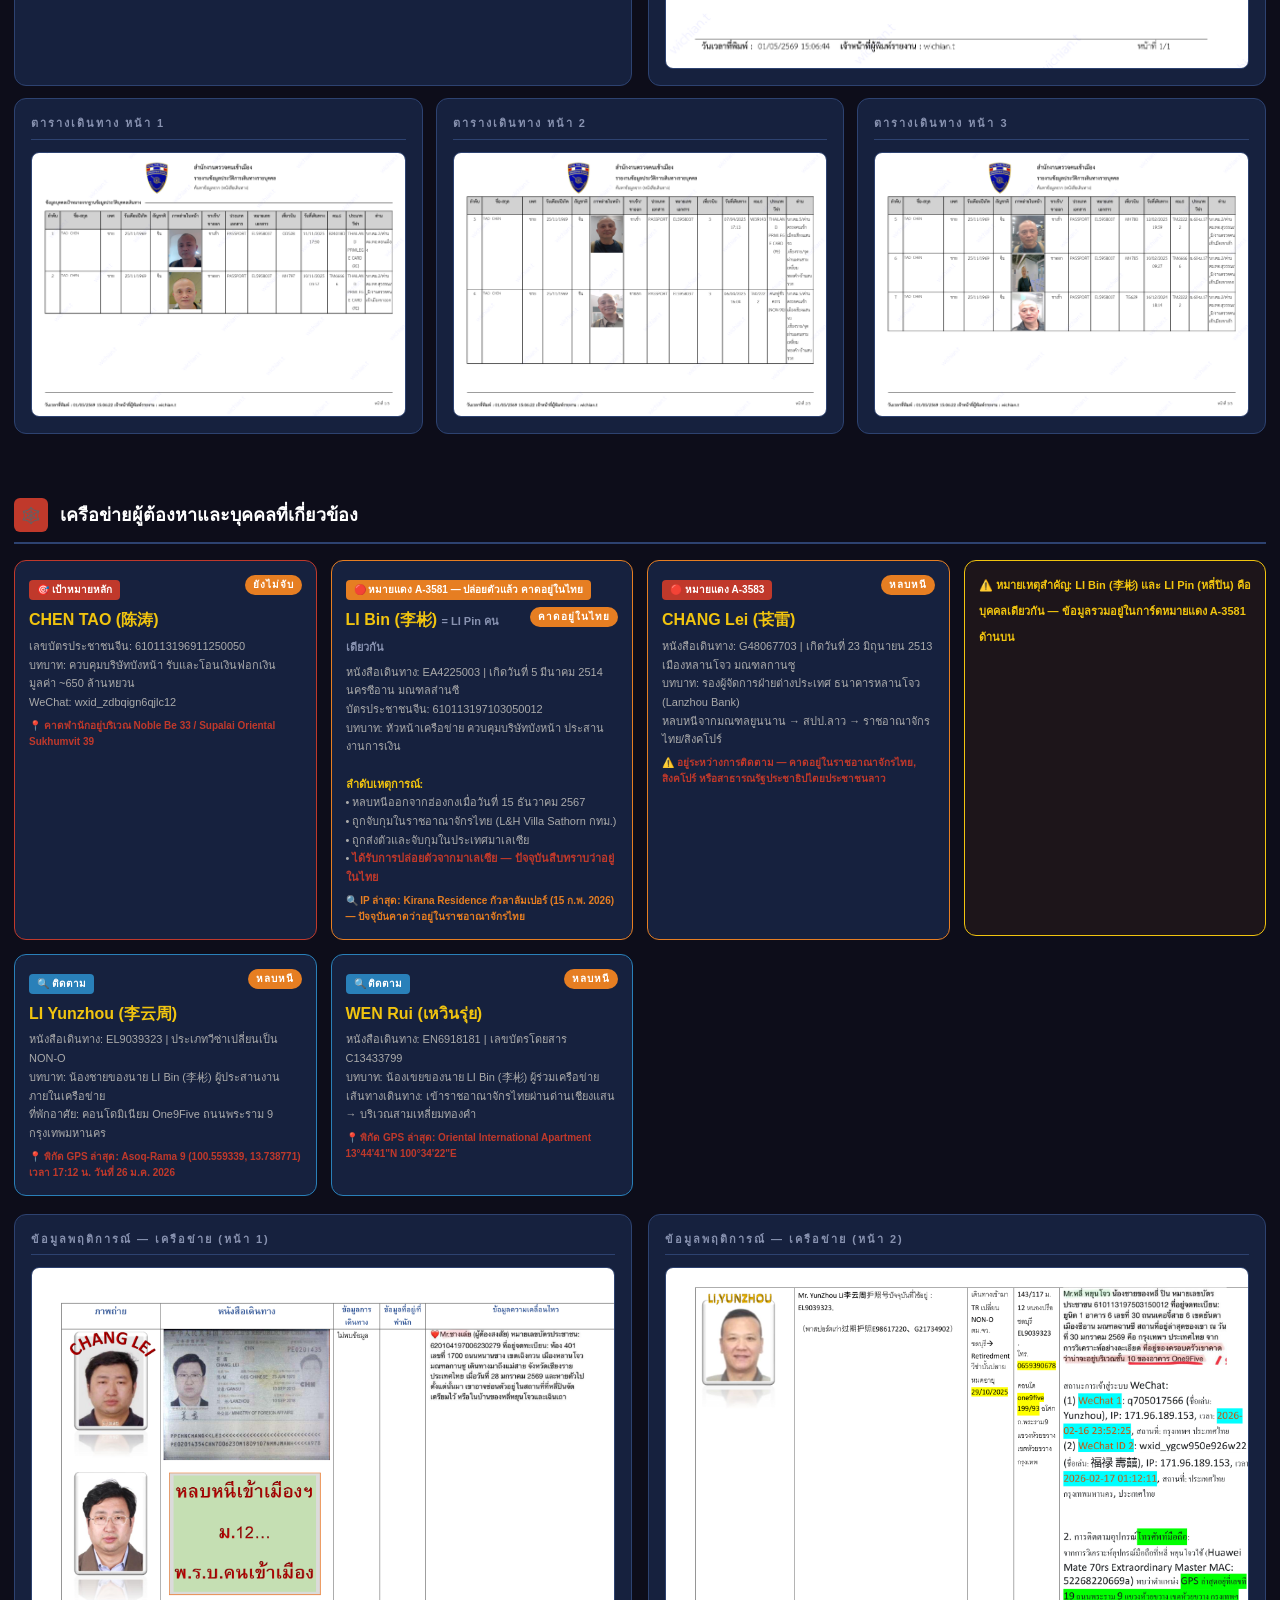
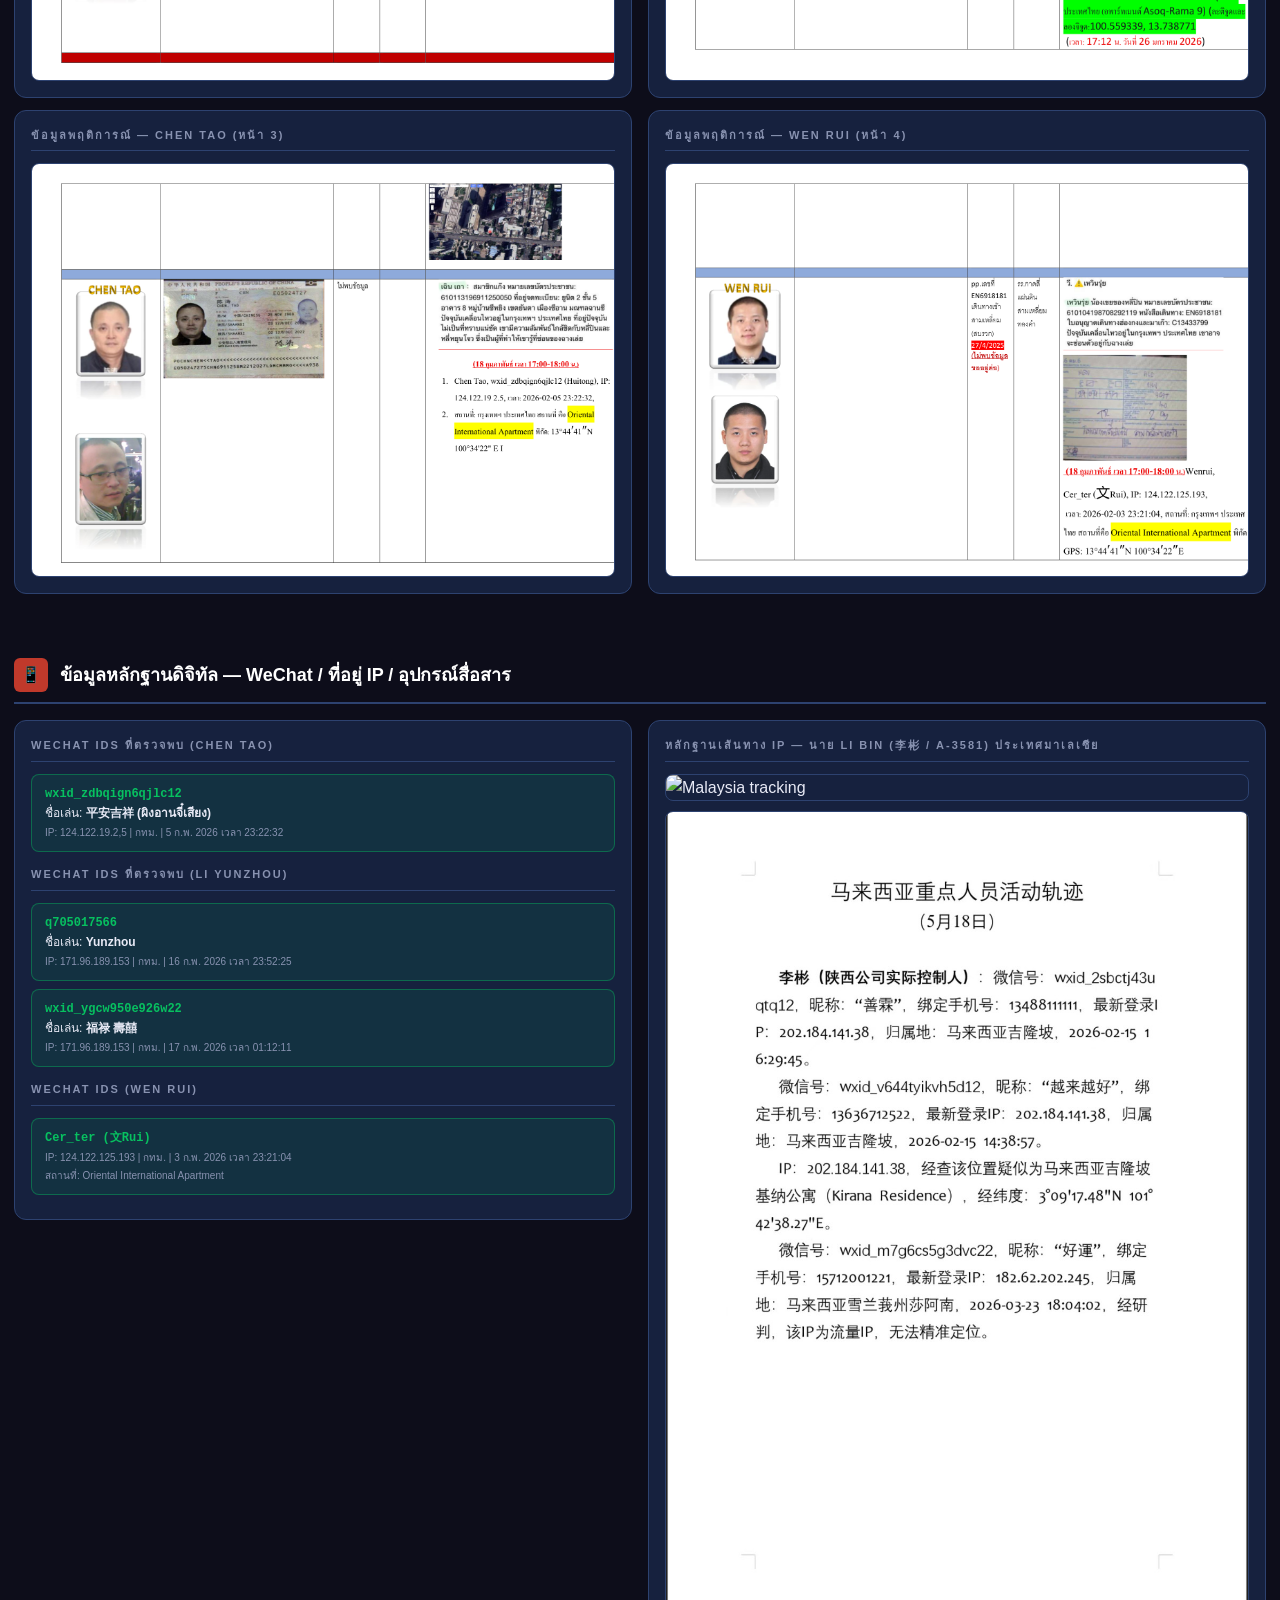
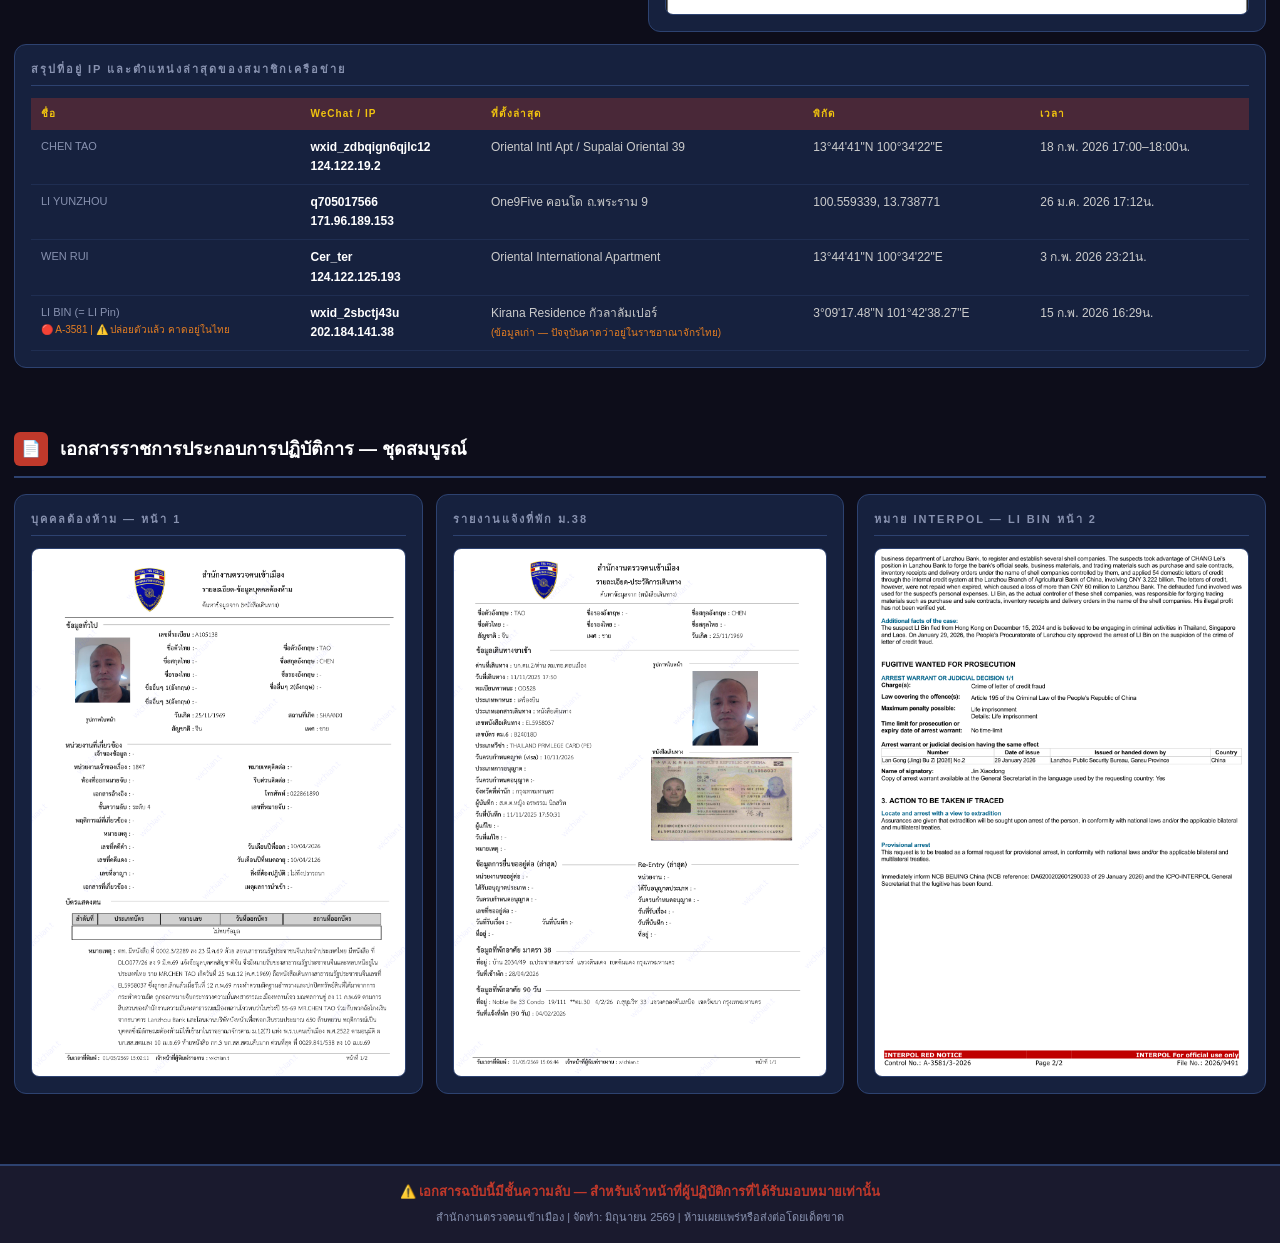
==== commit 07fc1210: "Move map section next to address section" ====
--- a/index.html
+++ b/index.html
@@ -23,10 +23,10 @@
   <a href="#person">👤 ตัวบุคคล</a>
   <a href="#interpol">🔴 หมายแดง</a>
   <a href="#address">🏠 ที่อยู่/พิกัด</a>
+  <a href="#mapview">🗺️ แผนที่</a>
   <a href="#residence">📍 ประวัติที่พัก</a>
   <a href="#travel">✈️ ประวัติเดินทาง</a>
   <a href="#network">🕸️ เครือข่าย</a>
-  <a href="#mapview">🗺️ แผนที่</a>
   <a href="#digital">📱 ดิจิทัล</a>
   <a href="#docs">📄 เอกสาร</a>
 </nav>
@@ -273,152 +273,6 @@
       <div class="kv-item"><div class="k">อุปกรณ์ (ครั้งก่อน)</div><div class="v">Huawei MATE 30 Pro<br>MAC: 800384 3264Fc (Ascott WiFi)</div></div>
       <div class="kv-item"><div class="k">iPhone 16 Pro (ธ.ค. 67)</div><div class="v">GPS: 13.744513, 100.572699<br>ใกล้ Supalai Oriental Sukhumvit 39</div></div>
       <div class="kv-item"><div class="k">เวลาที่ตรวจพบ</div><div class="v">17:00–18:00 น. วันที่ 18 ก.พ. 2026</div></div>
-    </div>
-  </div>
-</section>
-
-<!-- ============ RESIDENCE ============ -->
-<section id="residence">
-  <div class="section-title"><div class="icon">📍</div>ประวัติการแจ้งที่พักอาศัยตามมาตรา 38 — จำนวน 15 รายการ</div>
-  <div class="card">
-    <div class="card-title">การวิเคราะห์สถานที่พักอาศัยบ่อยครั้ง</div>
-    <div class="chart-bar-wrap"><div class="chart-bar-label"><span>Staybridge Suites Bangkok Thonglor</span><span>5 ครั้ง</span></div><div class="chart-bar-bg"><div class="chart-bar-fill" style="width:100%">5</div></div></div>
-    <div class="chart-bar-wrap"><div class="chart-bar-label"><span>โรงแรมแอสคอทท์ ทองหล่อ บางกอก</span><span>3 ครั้ง</span></div><div class="chart-bar-bg"><div class="chart-bar-fill" style="width:60%">3</div></div></div>
-    <div class="chart-bar-wrap"><div class="chart-bar-label"><span>L&H Villa Sathorn</span><span>2 ครั้ง</span></div><div class="chart-bar-bg"><div class="chart-bar-fill" style="width:40%">2</div></div></div>
-    <div class="chart-bar-wrap"><div class="chart-bar-label"><span>Noble Be 33 ⭐ (ปัจจุบัน)</span><span>1 ครั้ง</span></div><div class="chart-bar-bg"><div class="chart-bar-fill" style="width:20%; background:var(--red)">⭐</div></div></div>
-    <div class="chart-bar-wrap"><div class="chart-bar-label"><span>InterContinental Bangkok Sukhumvit</span><span>1 ครั้ง</span></div><div class="chart-bar-bg"><div class="chart-bar-fill" style="width:20%">1</div></div></div>
-    <div class="chart-bar-wrap"><div class="chart-bar-label"><span>Jasmine 59 Hotel</span><span>1 ครั้ง</span></div><div class="chart-bar-bg"><div class="chart-bar-fill" style="width:20%">1</div></div></div>
-    <div class="chart-bar-wrap"><div class="chart-bar-label"><span>Terminal Resort / สิริ วิลเลจ เชียงใหม่</span><span>2 ครั้ง</span></div><div class="chart-bar-bg"><div class="chart-bar-fill" style="width:40%">2</div></div></div>
-  </div>
-  <div class="card">
-    <div class="card-title">การกระจายที่พักอาศัยตามพื้นที่จังหวัด</div>
-    <div class="kv-grid">
-      <div class="kv-item highlight"><div class="k">กรุงเทพมหานคร</div><div class="v">13 ครั้ง (87%) — ย่านสุขุมวิท/ทองหล่อ/วัฒนา/ดินแดง</div></div>
-      <div class="kv-item"><div class="k">เชียงใหม่</div><div class="v">2 ครั้ง (13%) — พิมพ์ชยา / คุณจักรี</div></div>
-    </div>
-  </div>
-  <div class="three-col">
-    <div class="card"><div class="card-title">รายการที่พัก ลำดับ 1–6</div><img src="images/residence_list.png" alt="Residence 1-6" class="doc-img"></div>
-    <div class="card"><div class="card-title">รายการที่พัก ลำดับ 7–12</div><img src="images/residence_list2.png" alt="Residence 7-12" class="doc-img"></div>
-    <div class="card"><div class="card-title">รายการที่พัก ลำดับ 13–15</div><img src="images/residence_list3.png" alt="Residence 13-15" class="doc-img"></div>
-  </div>
-</section>
-
-<!-- ============ TRAVEL ============ -->
-<section id="travel">
-  <div class="section-title"><div class="icon">✈️</div>ประวัติการเดินทางเข้า-ออกราชอาณาจักรไทย</div>
-  <div class="two-col">
-    <div class="card">
-      <div class="card-title">ลำดับการเดินทาง (ล่าสุดก่อน)</div>
-      <div class="timeline">
-        <div class="tl-item entry"><div class="tl-dot"></div><div class="tl-date">11 พ.ย. 2568 (17:50)</div><div class="tl-title">✅ ขาเข้า — ด่านดอนเมือง</div><div class="tl-sub">เที่ยวบิน OD528 | วีซ่า PE | บัตร B24018D</div></div>
-        <div class="tl-item exit"><div class="tl-dot"></div><div class="tl-date">10 พ.ย. 2568 (03:57)</div><div class="tl-title">🛫 ขาออก — สุวรรณภูมิ</div><div class="tl-sub">เที่ยวบิน MH797 | บัตร TM66666</div></div>
-        <div class="tl-item entry"><div class="tl-dot"></div><div class="tl-date">7 เม.ย. 2568 (17:13)</div><div class="tl-title">✅ ขาเข้า — บก.ตม.5 เชียงแสน</div><div class="tl-sub">เที่ยวบิน WI39143 | วีซ่า PE | ผ่านสามเหลี่ยมทองคำ</div></div>
-        <div class="tl-item exit"><div class="tl-dot"></div><div class="tl-date">6 เม.ย. 2568 (16:04)</div><div class="tl-title">🛫 ขาออก — เชียงแสน</div><div class="tl-sub">เที่ยวบิน 3 | บัตร TM22222 (NON-90)</div></div>
-        <div class="tl-item entry"><div class="tl-dot"></div><div class="tl-date">12 ก.พ. 2568 (19:59)</div><div class="tl-title">✅ ขาเข้า — สุวรรณภูมิ</div><div class="tl-sub">เที่ยวบิน MH780 | วีซ่า PE | บัตร TM22222</div></div>
-        <div class="tl-item exit"><div class="tl-dot"></div><div class="tl-date">10 ก.พ. 2568 (09:27)</div><div class="tl-title">🛫 ขาออก — สุวรรณภูมิ</div><div class="tl-sub">เที่ยวบิน MH785 | บัตร TM66666</div></div>
-        <div class="tl-item entry"><div class="tl-dot"></div><div class="tl-date">16 ธ.ค. 2567 (18:14)</div><div class="tl-title">✅ ขาเข้า — สุวรรณภูมิ</div><div class="tl-sub">เที่ยวบิน TG629 | วีซ่า PE | บัตร TM22222</div></div>
-      </div>
-    </div>
-    <div>
-      <div class="card">
-        <div class="card-title">สรุปพฤติกรรมการเดินทาง</div>
-        <div class="kv-grid">
-          <div class="kv-item highlight"><div class="k">รูปแบบ</div><div class="v">เข้า-ออกถี่ ใช้หลายด่าน หลายสายการบิน</div></div>
-          <div class="kv-item highlight"><div class="k">ด่านที่ใช้</div><div class="v">ดอนเมือง, สุวรรณภูมิ, เชียงแสน</div></div>
-          <div class="kv-item"><div class="k">สายการบิน</div><div class="v">MH, OD, TG, WI</div></div>
-          <div class="kv-item"><div class="k">เส้นทางเสี่ยงหลบหนี</div><div class="v">เชียงแสน → ลาว / สุวรรณภูมิ → มาเลเซีย</div></div>
-        </div>
-      </div>
-      <div class="alert-box" style="margin-top:0;">
-        <h2 style="font-size:14px;">⚠️ เส้นทางหลบหนีที่ต้องเฝ้าระวังเป็นพิเศษ</h2>
-        <p>เส้นทางที่ต้องระวัง ได้แก่ <strong>เชียงแสน → สามเหลี่ยมทองคำ → สาธารณรัฐประชาธิปไตยประชาชนลาว</strong>
-        และ <strong>ท่าอากาศยานสุวรรณภูมิ → กัวลาลัมเปอร์ (สายการบิน MH)</strong>
-        ซึ่งเป็นเส้นทางเดียวกับที่กลุ่มผู้ต้องหาใช้หลบหนีออกจากสาธารณรัฐประชาชนจีน
-        ขอให้เจ้าหน้าที่เฝ้าระวังทั้งสองเส้นทางโดยเคร่งครัด</p>
-      </div>
-      <div class="card">
-        <div class="card-title">รายงานเดินทาง (ภาพรวม)</div>
-        <img src="images/travel_detail.png" alt="Travel Detail" class="doc-img">
-      </div>
-    </div>
-  </div>
-  <div class="three-col">
-    <div class="card"><div class="card-title">ตารางเดินทาง หน้า 1</div><img src="images/travel_table1.png" alt="Travel 1" class="doc-img"></div>
-    <div class="card"><div class="card-title">ตารางเดินทาง หน้า 2</div><img src="images/travel_table2.png" alt="Travel 2" class="doc-img"></div>
-    <div class="card"><div class="card-title">ตารางเดินทาง หน้า 3</div><img src="images/travel_table3.png" alt="Travel 3" class="doc-img"></div>
-  </div>
-</section>
-
-<!-- ============ NETWORK ============ -->
-<section id="network">
-  <div class="section-title"><div class="icon">🕸️</div>เครือข่ายผู้ต้องหาและบุคคลที่เกี่ยวข้อง</div>
-  <div style="display:grid; grid-template-columns:repeat(auto-fill,minmax(280px,1fr)); gap:14px; margin-bottom:18px;">
-
-    <div class="network-card target">
-      <div class="nc-role" style="background:var(--red); color:#fff;">🎯 เป้าหมายหลัก</div>
-      <span class="badge badge-orange" style="float:right;">ยังไม่จับ</span>
-      <div class="nc-name">CHEN TAO (陈涛)</div>
-      <div class="nc-detail">เลขบัตรประชาชนจีน: 610113196911250050<br>บทบาท: ควบคุมบริษัทบังหน้า รับและโอนเงินฟอกเงิน มูลค่า ~650 ล้านหยวน<br>WeChat: wxid_zdbqign6qjlc12</div>
-      <div class="nc-loc">📍 คาดพำนักอยู่บริเวณ Noble Be 33 / Supalai Oriental Sukhumvit 39</div>
-    </div>
-
-    <div class="network-card wanted">
-      <div class="nc-role" style="background:var(--orange); color:#fff;">🔴 หมายแดง A-3581 — ปล่อยตัวแล้ว คาดอยู่ในไทย</div>
-      <span class="badge badge-orange" style="float:right;">คาดอยู่ในไทย</span>
-      <div class="nc-name">LI Bin (李彬) <small style="font-size:11px;color:var(--muted)">= LI Pin คนเดียวกัน</small></div>
-      <div class="nc-detail">หนังสือเดินทาง: EA4225003 | เกิดวันที่ 5 มีนาคม 2514 นครซีอาน มณฑลส่านซี<br>บัตรประชาชนจีน: 610113197103050012<br>บทบาท: หัวหน้าเครือข่าย ควบคุมบริษัทบังหน้า ประสานงานการเงิน<br><br><strong style="color:var(--yellow)">ลำดับเหตุการณ์:</strong><br>• หลบหนีออกจากฮ่องกงเมื่อวันที่ 15 ธันวาคม 2567<br>• ถูกจับกุมในราชอาณาจักรไทย (L&amp;H Villa Sathorn กทม.)<br>• ถูกส่งตัวและจับกุมในประเทศมาเลเซีย<br>• <span style="color:var(--red);font-weight:700">ได้รับการปล่อยตัวจากมาเลเซีย — ปัจจุบันสืบทราบว่าอยู่ในไทย</span></div>
-      <div class="nc-loc" style="color:var(--orange);">🔍 IP ล่าสุด: Kirana Residence กัวลาลัมเปอร์ (15 ก.พ. 2026) — ปัจจุบันคาดว่าอยู่ในราชอาณาจักรไทย</div>
-    </div>
-
-    <div class="network-card wanted">
-      <div class="nc-role" style="background:var(--red); color:#fff;">🔴 หมายแดง A-3583</div>
-      <span class="badge badge-orange" style="float:right;">หลบหนี</span>
-      <div class="nc-name">CHANG Lei (苌雷)</div>
-      <div class="nc-detail">หนังสือเดินทาง: G48067703 | เกิดวันที่ 23 มิถุนายน 2513 เมืองหลานโจว มณฑลกานซู<br>บทบาท: รองผู้จัดการฝ่ายต่างประเทศ ธนาคารหลานโจว (Lanzhou Bank)<br>หลบหนีจากมณฑลยูนนาน → สปป.ลาว → ราชอาณาจักรไทย/สิงคโปร์</div>
-      <div class="nc-loc">⚠️ อยู่ระหว่างการติดตาม — คาดอยู่ในราชอาณาจักรไทย, สิงคโปร์ หรือสาธารณรัฐประชาธิปไตยประชาชนลาว</div>
-    </div>
-
-    <div class="card" style="border-color:var(--yellow);background:rgba(230,126,34,0.07);margin-bottom:4px;padding:10px 14px;">
-      <span style="font-size:11px;color:var(--yellow);font-weight:700;">⚠️ หมายเหตุสำคัญ: LI Bin (李彬) และ LI Pin (หลี่ปิน) คือบุคคลเดียวกัน — ข้อมูลรวมอยู่ในการ์ดหมายแดง A-3581 ด้านบน</span>
-    </div>
-
-    <div class="network-card" style="border-color:var(--blue);">
-      <div class="nc-role" style="background:var(--blue); color:#fff;">🔍 ติดตาม</div>
-      <span class="badge badge-orange" style="float:right;">หลบหนี</span>
-      <div class="nc-name">LI Yunzhou (李云周)</div>
-      <div class="nc-detail">หนังสือเดินทาง: EL9039323 | ประเภทวีซ่าเปลี่ยนเป็น NON-O<br>บทบาท: น้องชายของนาย LI Bin (李彬) ผู้ประสานงานภายในเครือข่าย<br>ที่พักอาศัย: คอนโดมิเนียม One9Five ถนนพระราม 9 กรุงเทพมหานคร</div>
-      <div class="nc-loc">📍 พิกัด GPS ล่าสุด: Asoq-Rama 9 (100.559339, 13.738771) เวลา 17:12 น. วันที่ 26 ม.ค. 2026</div>
-    </div>
-
-    <div class="network-card" style="border-color:var(--blue);">
-      <div class="nc-role" style="background:var(--blue); color:#fff;">🔍 ติดตาม</div>
-      <span class="badge badge-orange" style="float:right;">หลบหนี</span>
-      <div class="nc-name">WEN Rui (เหวินรุ่ย)</div>
-      <div class="nc-detail">หนังสือเดินทาง: EN6918181 | เลขบัตรโดยสาร C13433799<br>บทบาท: น้องเขยของนาย LI Bin (李彬) ผู้ร่วมเครือข่าย<br>เส้นทางเดินทาง: เข้าราชอาณาจักรไทยผ่านด่านเชียงแสน → บริเวณสามเหลี่ยมทองคำ</div>
-      <div class="nc-loc">📍 พิกัด GPS ล่าสุด: Oriental International Apartment 13°44'41"N 100°34'22"E</div>
-    </div>
-
-  </div>
-
-  <div class="two-col">
-    <div class="card">
-      <div class="card-title">ข้อมูลพฤติการณ์ — เครือข่าย (หน้า 1)</div>
-      <img src="images/behavior1.png" alt="Behavior 1" class="doc-img">
-    </div>
-    <div class="card">
-      <div class="card-title">ข้อมูลพฤติการณ์ — เครือข่าย (หน้า 2)</div>
-      <img src="images/behavior2.png" alt="Behavior 2" class="doc-img">
-    </div>
-  </div>
-  <div class="two-col">
-    <div class="card">
-      <div class="card-title">ข้อมูลพฤติการณ์ — CHEN TAO (หน้า 3)</div>
-      <img src="images/behavior3.png" alt="Behavior 3" class="doc-img">
-    </div>
-    <div class="card">
-      <div class="card-title">ข้อมูลพฤติการณ์ — WEN RUI (หน้า 4)</div>
-      <img src="images/behavior4.png" alt="Behavior 4" class="doc-img">
     </div>
   </div>
 </section>
@@ -585,6 +439,347 @@
           lat: 13.7388, lng: 100.5593,
           color: '#3498db', initials: 'LY',
           name: '🔍 LI Yunzhou (李云周)',
+          detail: '<b>น้องชายของ LI Bin (李彬)</b><br>คอนโดมิเนียม One9Five ถ.พระราม 9<br>GPS ล่าสุด: 100.559339, 13.738771<br>เวลา 17:12 น. 26 ม.ค. 2026<br><span style="color:#3498db">PP: EL9039323 | วีซ่า NON-O</span>',
+          badge: 'ติดตาม'
+        },
+        {
+          lat: 13.7441, lng: 100.5722,
+          color: '#3498db', initials: 'WR',
+          name: '🔍 WEN Rui (เหวินรุ่ย)',
+          detail: '<b>น้องเขยของ LI Bin (李彬)</b><br>Oriental International Apartment<br>GPS: 13°44\'41"N 100°34\'22"E<br>WeChat: Cer_ter | IP: 124.122.125.193<br><span style="color:#3498db">PP: EN6918181</span>',
+          badge: 'ติดตาม'
+        }
+      ];
+
+      suspects.forEach(function(s){
+        var marker = L.marker([s.lat, s.lng], {icon: makeIcon(s.color, s.initials)}).addTo(map);
+        marker.bindPopup(
+          '<div style="min-width:220px;font-family:sans-serif;">'
+          +'<div style="background:'+s.color+';color:#fff;padding:6px 10px;margin:-13px -20px 10px;border-radius:4px 4px 0 0;font-weight:bold;font-size:13px;">'+s.name+'</div>'
+          +'<div style="font-size:12px;line-height:1.7;">'+s.detail+'</div>'
+          +'</div>',
+          {maxWidth: 280}
+        );
+      });
+
+      L.circle([13.7350, 100.5700], {
+        color: '#e74c3c', fillColor: '#e74c3c', fillOpacity: 0.07,
+        radius: 900, weight: 1, dashArray: '6,4'
+      }).addTo(map).bindTooltip('⚠️ โซนเสี่ยงสูง — กลุ่มเครือข่ายอยู่บริเวณนี้', {permanent:false});
+
+    })();
+    </script>
+  </div>
+</section>
+
+<!-- ============ RESIDENCE ============ -->
+<section id="residence">
+  <div class="section-title"><div class="icon">📍</div>ประวัติการแจ้งที่พักอาศัยตามมาตรา 38 — จำนวน 15 รายการ</div>
+  <div class="card">
+    <div class="card-title">การวิเคราะห์สถานที่พักอาศัยบ่อยครั้ง</div>
+    <div class="chart-bar-wrap"><div class="chart-bar-label"><span>Staybridge Suites Bangkok Thonglor</span><span>5 ครั้ง</span></div><div class="chart-bar-bg"><div class="chart-bar-fill" style="width:100%">5</div></div></div>
+    <div class="chart-bar-wrap"><div class="chart-bar-label"><span>โรงแรมแอสคอทท์ ทองหล่อ บางกอก</span><span>3 ครั้ง</span></div><div class="chart-bar-bg"><div class="chart-bar-fill" style="width:60%">3</div></div></div>
+    <div class="chart-bar-wrap"><div class="chart-bar-label"><span>L&H Villa Sathorn</span><span>2 ครั้ง</span></div><div class="chart-bar-bg"><div class="chart-bar-fill" style="width:40%">2</div></div></div>
+    <div class="chart-bar-wrap"><div class="chart-bar-label"><span>Noble Be 33 ⭐ (ปัจจุบัน)</span><span>1 ครั้ง</span></div><div class="chart-bar-bg"><div class="chart-bar-fill" style="width:20%; background:var(--red)">⭐</div></div></div>
+    <div class="chart-bar-wrap"><div class="chart-bar-label"><span>InterContinental Bangkok Sukhumvit</span><span>1 ครั้ง</span></div><div class="chart-bar-bg"><div class="chart-bar-fill" style="width:20%">1</div></div></div>
+    <div class="chart-bar-wrap"><div class="chart-bar-label"><span>Jasmine 59 Hotel</span><span>1 ครั้ง</span></div><div class="chart-bar-bg"><div class="chart-bar-fill" style="width:20%">1</div></div></div>
+    <div class="chart-bar-wrap"><div class="chart-bar-label"><span>Terminal Resort / สิริ วิลเลจ เชียงใหม่</span><span>2 ครั้ง</span></div><div class="chart-bar-bg"><div class="chart-bar-fill" style="width:40%">2</div></div></div>
+  </div>
+  <div class="card">
+    <div class="card-title">การกระจายที่พักอาศัยตามพื้นที่จังหวัด</div>
+    <div class="kv-grid">
+      <div class="kv-item highlight"><div class="k">กรุงเทพมหานคร</div><div class="v">13 ครั้ง (87%) — ย่านสุขุมวิท/ทองหล่อ/วัฒนา/ดินแดง</div></div>
+      <div class="kv-item"><div class="k">เชียงใหม่</div><div class="v">2 ครั้ง (13%) — พิมพ์ชยา / คุณจักรี</div></div>
+    </div>
+  </div>
+  <div class="three-col">
+    <div class="card"><div class="card-title">รายการที่พัก ลำดับ 1–6</div><img src="images/residence_list.png" alt="Residence 1-6" class="doc-img"></div>
+    <div class="card"><div class="card-title">รายการที่พัก ลำดับ 7–12</div><img src="images/residence_list2.png" alt="Residence 7-12" class="doc-img"></div>
+    <div class="card"><div class="card-title">รายการที่พัก ลำดับ 13–15</div><img src="images/residence_list3.png" alt="Residence 13-15" class="doc-img"></div>
+  </div>
+</section>
+
+<!-- ============ TRAVEL ============ -->
+<section id="travel">
+  <div class="section-title"><div class="icon">✈️</div>ประวัติการเดินทางเข้า-ออกราชอาณาจักรไทย</div>
+  <div class="two-col">
+    <div class="card">
+      <div class="card-title">ลำดับการเดินทาง (ล่าสุดก่อน)</div>
+      <div class="timeline">
+        <div class="tl-item entry"><div class="tl-dot"></div><div class="tl-date">11 พ.ย. 2568 (17:50)</div><div class="tl-title">✅ ขาเข้า — ด่านดอนเมือง</div><div class="tl-sub">เที่ยวบิน OD528 | วีซ่า PE | บัตร B24018D</div></div>
+        <div class="tl-item exit"><div class="tl-dot"></div><div class="tl-date">10 พ.ย. 2568 (03:57)</div><div class="tl-title">🛫 ขาออก — สุวรรณภูมิ</div><div class="tl-sub">เที่ยวบิน MH797 | บัตร TM66666</div></div>
+        <div class="tl-item entry"><div class="tl-dot"></div><div class="tl-date">7 เม.ย. 2568 (17:13)</div><div class="tl-title">✅ ขาเข้า — บก.ตม.5 เชียงแสน</div><div class="tl-sub">เที่ยวบิน WI39143 | วีซ่า PE | ผ่านสามเหลี่ยมทองคำ</div></div>
+        <div class="tl-item exit"><div class="tl-dot"></div><div class="tl-date">6 เม.ย. 2568 (16:04)</div><div class="tl-title">🛫 ขาออก — เชียงแสน</div><div class="tl-sub">เที่ยวบิน 3 | บัตร TM22222 (NON-90)</div></div>
+        <div class="tl-item entry"><div class="tl-dot"></div><div class="tl-date">12 ก.พ. 2568 (19:59)</div><div class="tl-title">✅ ขาเข้า — สุวรรณภูมิ</div><div class="tl-sub">เที่ยวบิน MH780 | วีซ่า PE | บัตร TM22222</div></div>
+        <div class="tl-item exit"><div class="tl-dot"></div><div class="tl-date">10 ก.พ. 2568 (09:27)</div><div class="tl-title">🛫 ขาออก — สุวรรณภูมิ</div><div class="tl-sub">เที่ยวบิน MH785 | บัตร TM66666</div></div>
+        <div class="tl-item entry"><div class="tl-dot"></div><div class="tl-date">16 ธ.ค. 2567 (18:14)</div><div class="tl-title">✅ ขาเข้า — สุวรรณภูมิ</div><div class="tl-sub">เที่ยวบิน TG629 | วีซ่า PE | บัตร TM22222</div></div>
+      </div>
+    </div>
+    <div>
+      <div class="card">
+        <div class="card-title">สรุปพฤติกรรมการเดินทาง</div>
+        <div class="kv-grid">
+          <div class="kv-item highlight"><div class="k">รูปแบบ</div><div class="v">เข้า-ออกถี่ ใช้หลายด่าน หลายสายการบิน</div></div>
+          <div class="kv-item highlight"><div class="k">ด่านที่ใช้</div><div class="v">ดอนเมือง, สุวรรณภูมิ, เชียงแสน</div></div>
+          <div class="kv-item"><div class="k">สายการบิน</div><div class="v">MH, OD, TG, WI</div></div>
+          <div class="kv-item"><div class="k">เส้นทางเสี่ยงหลบหนี</div><div class="v">เชียงแสน → ลาว / สุวรรณภูมิ → มาเลเซีย</div></div>
+        </div>
+      </div>
+      <div class="alert-box" style="margin-top:0;">
+        <h2 style="font-size:14px;">⚠️ เส้นทางหลบหนีที่ต้องเฝ้าระวังเป็นพิเศษ</h2>
+        <p>เส้นทางที่ต้องระวัง ได้แก่ <strong>เชียงแสน → สามเหลี่ยมทองคำ → สาธารณรัฐประชาธิปไตยประชาชนลาว</strong>
+        และ <strong>ท่าอากาศยานสุวรรณภูมิ → กัวลาลัมเปอร์ (สายการบิน MH)</strong>
+        ซึ่งเป็นเส้นทางเดียวกับที่กลุ่มผู้ต้องหาใช้หลบหนีออกจากสาธารณรัฐประชาชนจีน
+        ขอให้เจ้าหน้าที่เฝ้าระวังทั้งสองเส้นทางโดยเคร่งครัด</p>
+      </div>
+      <div class="card">
+        <div class="card-title">รายงานเดินทาง (ภาพรวม)</div>
+        <img src="images/travel_detail.png" alt="Travel Detail" class="doc-img">
+      </div>
+    </div>
+  </div>
+  <div class="three-col">
+    <div class="card"><div class="card-title">ตารางเดินทาง หน้า 1</div><img src="images/travel_table1.png" alt="Travel 1" class="doc-img"></div>
+    <div class="card"><div class="card-title">ตารางเดินทาง หน้า 2</div><img src="images/travel_table2.png" alt="Travel 2" class="doc-img"></div>
+    <div class="card"><div class="card-title">ตารางเดินทาง หน้า 3</div><img src="images/travel_table3.png" alt="Travel 3" class="doc-img"></div>
+  </div>
+</section>
+
+<!-- ============ NETWORK ============ -->
+<section id="network">
+  <div class="section-title"><div class="icon">🕸️</div>เครือข่ายผู้ต้องหาและบุคคลที่เกี่ยวข้อง</div>
+  <div style="display:grid; grid-template-columns:repeat(auto-fill,minmax(280px,1fr)); gap:14px; margin-bottom:18px;">
+
+    <div class="network-card target">
+      <div class="nc-role" style="background:var(--red); color:#fff;">🎯 เป้าหมายหลัก</div>
+      <span class="badge badge-orange" style="float:right;">ยังไม่จับ</span>
+      <div class="nc-name">CHEN TAO (陈涛)</div>
+      <div class="nc-detail">เลขบัตรประชาชนจีน: 610113196911250050<br>บทบาท: ควบคุมบริษัทบังหน้า รับและโอนเงินฟอกเงิน มูลค่า ~650 ล้านหยวน<br>WeChat: wxid_zdbqign6qjlc12</div>
+      <div class="nc-loc">📍 คาดพำนักอยู่บริเวณ Noble Be 33 / Supalai Oriental Sukhumvit 39</div>
+    </div>
+
+    <div class="network-card wanted">
+      <div class="nc-role" style="background:var(--orange); color:#fff;">🔴 หมายแดง A-3581 — ปล่อยตัวแล้ว คาดอยู่ในไทย</div>
+      <span class="badge badge-orange" style="float:right;">คาดอยู่ในไทย</span>
+      <div class="nc-name">LI Bin (李彬) <small style="font-size:11px;color:var(--muted)">= LI Pin คนเดียวกัน</small></div>
+      <div class="nc-detail">หนังสือเดินทาง: EA4225003 | เกิดวันที่ 5 มีนาคม 2514 นครซีอาน มณฑลส่านซี<br>บัตรประชาชนจีน: 610113197103050012<br>บทบาท: หัวหน้าเครือข่าย ควบคุมบริษัทบังหน้า ประสานงานการเงิน<br><br><strong style="color:var(--yellow)">ลำดับเหตุการณ์:</strong><br>• หลบหนีออกจากฮ่องกงเมื่อวันที่ 15 ธันวาคม 2567<br>• ถูกจับกุมในราชอาณาจักรไทย (L&amp;H Villa Sathorn กทม.)<br>• ถูกส่งตัวและจับกุมในประเทศมาเลเซีย<br>• <span style="color:var(--red);font-weight:700">ได้รับการปล่อยตัวจากมาเลเซีย — ปัจจุบันสืบทราบว่าอยู่ในไทย</span></div>
+      <div class="nc-loc" style="color:var(--orange);">🔍 IP ล่าสุด: Kirana Residence กัวลาลัมเปอร์ (15 ก.พ. 2026) — ปัจจุบันคาดว่าอยู่ในราชอาณาจักรไทย</div>
+    </div>
+
+    <div class="network-card wanted">
+      <div class="nc-role" style="background:var(--red); color:#fff;">🔴 หมายแดง A-3583</div>
+      <span class="badge badge-orange" style="float:right;">หลบหนี</span>
+      <div class="nc-name">CHANG Lei (苌雷)</div>
+      <div class="nc-detail">หนังสือเดินทาง: G48067703 | เกิดวันที่ 23 มิถุนายน 2513 เมืองหลานโจว มณฑลกานซู<br>บทบาท: รองผู้จัดการฝ่ายต่างประเทศ ธนาคารหลานโจว (Lanzhou Bank)<br>หลบหนีจากมณฑลยูนนาน → สปป.ลาว → ราชอาณาจักรไทย/สิงคโปร์</div>
+      <div class="nc-loc">⚠️ อยู่ระหว่างการติดตาม — คาดอยู่ในราชอาณาจักรไทย, สิงคโปร์ หรือสาธารณรัฐประชาธิปไตยประชาชนลาว</div>
+    </div>
+
+    <div class="card" style="border-color:var(--yellow);background:rgba(230,126,34,0.07);margin-bottom:4px;padding:10px 14px;">
+      <span style="font-size:11px;color:var(--yellow);font-weight:700;">⚠️ หมายเหตุสำคัญ: LI Bin (李彬) และ LI Pin (หลี่ปิน) คือบุคคลเดียวกัน — ข้อมูลรวมอยู่ในการ์ดหมายแดง A-3581 ด้านบน</span>
+    </div>
+
+    <div class="network-card" style="border-color:var(--blue);">
+      <div class="nc-role" style="background:var(--blue); color:#fff;">🔍 ติดตาม</div>
+      <span class="badge badge-orange" style="float:right;">หลบหนี</span>
+      <div class="nc-name">LI Yunzhou (李云周)</div>
+      <div class="nc-detail">หนังสือเดินทาง: EL9039323 | ประเภทวีซ่าเปลี่ยนเป็น NON-O<br>บทบาท: น้องชายของนาย LI Bin (李彬) ผู้ประสานงานภายในเครือข่าย<br>ที่พักอาศัย: คอนโดมิเนียม One9Five ถนนพระราม 9 กรุงเทพมหานคร</div>
+      <div class="nc-loc">📍 พิกัด GPS ล่าสุด: Asoq-Rama 9 (100.559339, 13.738771) เวลา 17:12 น. วันที่ 26 ม.ค. 2026</div>
+    </div>
+
+    <div class="network-card" style="border-color:var(--blue);">
+      <div class="nc-role" style="background:var(--blue); color:#fff;">🔍 ติดตาม</div>
+      <span class="badge badge-orange" style="float:right;">หลบหนี</span>
+      <div class="nc-name">WEN Rui (เหวินรุ่ย)</div>
+      <div class="nc-detail">หนังสือเดินทาง: EN6918181 | เลขบัตรโดยสาร C13433799<br>บทบาท: น้องเขยของนาย LI Bin (李彬) ผู้ร่วมเครือข่าย<br>เส้นทางเดินทาง: เข้าราชอาณาจักรไทยผ่านด่านเชียงแสน → บริเวณสามเหลี่ยมทองคำ</div>
+      <div class="nc-loc">📍 พิกัด GPS ล่าสุด: Oriental International Apartment 13°44'41"N 100°34'22"E</div>
+    </div>
+
+  </div>
+
+  <div class="two-col">
+    <div class="card">
+      <div class="card-title">ข้อมูลพฤติการณ์ — เครือข่าย (หน้า 1)</div>
+      <img src="images/behavior1.png" alt="Behavior 1" class="doc-img">
+    </div>
+    <div class="card">
+      <div class="card-title">ข้อมูลพฤติการณ์ — เครือข่าย (หน้า 2)</div>
+      <img src="images/behavior2.png" alt="Behavior 2" class="doc-img">
+    </div>
+  </div>
+  <div class="two-col">
+    <div class="card">
+      <div class="card-title">ข้อมูลพฤติการณ์ — CHEN TAO (หน้า 3)</div>
+      <img src="images/behavior3.png" alt="Behavior 3" class="doc-img">
+    </div>
+    <div class="card">
+      <div class="card-title">ข้อมูลพฤติการณ์ — WEN RUI (หน้า 4)</div>
+      <img src="images/behavior4.png" alt="Behavior 4" class="doc-img">
+    </div>
+  </div>
+</section>
+
+<!-- ============ MAP OLD (HIDDEN) ============ -->
+<section id="mapview-old" style="display:none">
+  <div class="section-title"><div class="icon">🗺️</div>แผนที่ปักหมุด — ตำแหน่งที่คาดว่าพบผู้ต้องหา</div>
+
+  <!-- RELATION CHART -->
+  <div class="card" style="margin-bottom:18px;">
+    <div class="card-title">วิเคราะห์ความสัมพันธ์ — ผู้ต้องหาในหมายแดงคาดอยู่กับใคร ที่ไหน</div>
+    <div style="overflow-x:auto;">
+      <table class="data-table" style="min-width:700px;">
+        <thead>
+          <tr>
+            <th>ผู้ต้องหา (หมายแดง)</th>
+            <th>ความสัมพันธ์</th>
+            <th>บุคคลที่คาดอยู่ด้วย</th>
+            <th>ตำแหน่งที่น่าจะพบ</th>
+            <th>ระดับความเชื่อมั่น</th>
+          </tr>
+        </thead>
+        <tbody>
+          <tr>
+            <td class="label"><span style="color:var(--orange);font-weight:700">🔴 LI Bin (李彬)</span><br><small>A-3581/3-2026</small><br><span style="font-size:10px;color:var(--muted)">= LI Pin คนเดียวกัน</span></td>
+            <td class="value">หัวหน้าเครือข่าย<br>น้องชาย LI Yunzhou<br>พี่เขย WEN Rui</td>
+            <td class="value">
+              • <strong>CHEN TAO</strong> — ผู้รับ-โอนเงิน<br>
+              • <strong>LI Yunzhou</strong> — น้องชาย<br>
+              • <strong>WEN Rui</strong> — น้องเขย
+            </td>
+            <td class="value" style="color:var(--yellow)">
+              📍 สุขุมวิท/ทองหล่อ กทม.<br>
+              📍 Oriental Intl Apt<br>
+              📍 L&amp;H Villa Sathorn
+            </td>
+            <td class="value"><span class="badge badge-orange">สูง</span></td>
+          </tr>
+          <tr>
+            <td class="label"><span style="color:var(--red);font-weight:700">🔴 CHANG Lei (苌雷)</span><br><small>A-3583/3-2026</small></td>
+            <td class="value">อดีตธนาคาร<br>Lanzhou Bank</td>
+            <td class="value">
+              • <strong>CHEN TAO</strong> — ผู้สมคบหลัก<br>
+              • <strong>LI Bin</strong> — ผู้ร่วมวางแผน
+            </td>
+            <td class="value" style="color:var(--yellow)">
+              📍 สุขุมวิท กทม. (คาด)<br>
+              📍 สิงคโปร์ (คาด)<br>
+              📍 เส้นทางลาว
+            </td>
+            <td class="value"><span class="badge" style="background:#555;color:#fff">ปานกลาง</span></td>
+          </tr>
+        </tbody>
+      </table>
+    </div>
+
+    <!-- NETWORK GRAPH SVG -->
+    <div style="margin-top:20px; background:#0d1117; border-radius:12px; padding:20px; overflow-x:auto;">
+      <div style="font-size:11px; color:var(--muted); margin-bottom:12px; text-align:center; letter-spacing:1px;">แผนผังความสัมพันธ์เครือข่าย</div>
+      <svg viewBox="0 0 780 340" style="width:100%;max-width:780px;display:block;margin:0 auto;font-family:inherit;">
+        <!-- Lines -->
+        <line x1="390" y1="80" x2="130" y2="200" stroke="#e74c3c" stroke-width="2" stroke-dasharray="6,3"/>
+        <line x1="390" y1="80" x2="650" y2="200" stroke="#e74c3c" stroke-width="2" stroke-dasharray="6,3"/>
+        <line x1="130" y1="200" x2="260" y2="290" stroke="#e67e22" stroke-width="1.5" stroke-dasharray="4,4"/>
+        <line x1="130" y1="200" x2="130" y2="290" stroke="#3498db" stroke-width="1.5" stroke-dasharray="4,4"/>
+        <line x1="130" y1="200" x2="520" y2="290" stroke="#e67e22" stroke-width="1.5" stroke-dasharray="4,4"/>
+        <!-- CHEN TAO - center top -->
+        <circle cx="390" cy="70" r="36" fill="#c0392b" stroke="#e74c3c" stroke-width="2"/>
+        <text x="390" y="65" text-anchor="middle" fill="#fff" font-size="11" font-weight="bold">CHEN TAO</text>
+        <text x="390" y="79" text-anchor="middle" fill="#ffcccc" font-size="9">🎯 เป้าหมายหลัก</text>
+        <!-- LI Bin = LI Pin -->
+        <circle cx="130" cy="200" r="32" fill="#784212" stroke="#e67e22" stroke-width="2.5"/>
+        <text x="130" y="192" text-anchor="middle" fill="#fff" font-size="10" font-weight="bold">LI Bin</text>
+        <text x="130" y="203" text-anchor="middle" fill="#ffd" font-size="8">🔴 A-3581</text>
+        <text x="130" y="213" text-anchor="middle" fill="#ffa" font-size="7">⚠️ ปล่อยตัว/ไทย</text>
+        <!-- CHANG Lei -->
+        <circle cx="650" cy="200" r="32" fill="#922b21" stroke="#e74c3c" stroke-width="2.5"/>
+        <text x="650" y="195" text-anchor="middle" fill="#fff" font-size="10" font-weight="bold">CHANG Lei</text>
+        <text x="650" y="208" text-anchor="middle" fill="#ff9999" font-size="8">🔴 A-3583</text>
+        <!-- ลบ LI Pin ออก เพราะคือ LI Bin คนเดียวกัน -->
+        <!-- LI Yunzhou -->
+        <circle cx="130" cy="290" r="24" fill="#1a5276" stroke="#3498db" stroke-width="1.5"/>
+        <text x="130" y="286" text-anchor="middle" fill="#fff" font-size="9">LI Yunzhou</text>
+        <text x="130" y="298" text-anchor="middle" fill="#adf" font-size="7">น้องชาย LI Pin</text>
+        <!-- WEN Rui -->
+        <circle cx="260" cy="290" r="24" fill="#1a5276" stroke="#3498db" stroke-width="1.5"/>
+        <text x="260" y="286" text-anchor="middle" fill="#fff" font-size="9">WEN Rui</text>
+        <text x="260" y="298" text-anchor="middle" fill="#adf" font-size="7">น้องเขย LI Pin</text>
+        <!-- Unknown -->
+        <circle cx="520" cy="290" r="24" fill="#333" stroke="#555" stroke-width="1.5"/>
+        <text x="520" y="286" text-anchor="middle" fill="#aaa" font-size="9">?? ผู้ร่วมขบวนการ</text>
+        <text x="520" y="298" text-anchor="middle" fill="#777" font-size="7">ไม่ทราบชื่อ</text>
+        <!-- Legend -->
+        <rect x="10" y="10" width="14" height="8" rx="2" fill="#c0392b"/>
+        <text x="28" y="18" fill="#ccc" font-size="9">เป้าหมาย/หมายแดง</text>
+        <rect x="10" y="24" width="14" height="8" rx="2" fill="#784212"/>
+        <text x="28" y="32" fill="#ccc" font-size="9">ปล่อยตัว-คาดอยู่ไทย</text>
+        <rect x="10" y="38" width="14" height="8" rx="2" fill="#1a5276"/>
+        <text x="28" y="46" fill="#ccc" font-size="9">บุคคลเกี่ยวข้อง</text>
+      </svg>
+    </div>
+  </div>
+
+  <!-- LEAFLET MAP -->
+  <div class="card">
+    <div class="card-title">แผนที่ปักหมุด — ตำแหน่งที่คาดว่าพบผู้ต้องหา (กรุงเทพมหานคร)</div>
+    <link rel="stylesheet" href="https://unpkg.com/leaflet@1.9.4/dist/leaflet.css"/>
+    <script src="https://unpkg.com/leaflet@1.9.4/dist/leaflet.js"></script>
+    <div id="suspect-map" style="height:520px; border-radius:10px; overflow:hidden; border:2px solid #333;"></div>
+    <div style="display:flex; flex-wrap:wrap; gap:10px; margin-top:12px; font-size:11px;">
+      <span style="display:flex;align-items:center;gap:5px;"><span style="width:14px;height:14px;background:#e74c3c;border-radius:50%;display:inline-block;"></span> เป้าหมายหลัก (CHEN TAO)</span>
+      <span style="display:flex;align-items:center;gap:5px;"><span style="width:14px;height:14px;background:#c0392b;border-radius:50%;display:inline-block;border:2px solid #e74c3c;"></span> หมายแดง INTERPOL</span>
+      <span style="display:flex;align-items:center;gap:5px;"><span style="width:14px;height:14px;background:#e67e22;border-radius:50%;display:inline-block;"></span> ปล่อยตัวแล้ว — คาดอยู่ในไทย</span>
+      <span style="display:flex;align-items:center;gap:5px;"><span style="width:14px;height:14px;background:#3498db;border-radius:50%;display:inline-block;"></span> บุคคลเกี่ยวข้อง</span>
+    </div>
+    <script>
+    (function(){
+      var map = L.map('suspect-map', {zoomControl:true}).setView([13.735, 100.565], 13);
+      L.tileLayer('https://{s}.tile.openstreetmap.org/{z}/{x}/{y}.png',{
+        attribution:'© OpenStreetMap contributors', maxZoom:19
+      }).addTo(map);
+
+      function makeIcon(color, initials) {
+        var svg = '<svg xmlns="http://www.w3.org/2000/svg" width="48" height="56" viewBox="0 0 48 56">'
+          +'<path d="M24 0 C10.7 0 0 10.7 0 24 C0 40 24 56 24 56 C24 56 48 40 48 24 C48 10.7 37.3 0 24 0Z" fill="'+color+'" stroke="#fff" stroke-width="2"/>'
+          +'<circle cx="24" cy="22" r="14" fill="rgba(255,255,255,0.2)"/>'
+          +'<text x="24" y="27" text-anchor="middle" font-size="11" font-weight="bold" fill="#fff" font-family="Arial">'+initials+'</text>'
+          +'</svg>';
+        return L.divIcon({
+          html: svg, className:'', iconSize:[48,56], iconAnchor:[24,56], popupAnchor:[0,-56]
+        });
+      }
+
+      var suspects = [
+        {
+          lat: 13.7303, lng: 100.5697,
+          color: '#e74c3c', initials: 'CT',
+          name: '🎯 CHEN TAO (陈涛)',
+          detail: '<b>เป้าหมายหลัก</b><br>Noble Be 33 ห้อง 19/111 ชั้น 30<br>ถ.สุขุมวิท 33 เขตวัฒนา<br><span style="color:#e74c3c">⚠️ ยังไม่ถูกจับกุม</span>',
+          badge: 'เป้าหมายหลัก'
+        },
+        {
+          lat: 13.7441, lng: 100.5727,
+          color: '#e74c3c', initials: 'CT',
+          name: '🎯 CHEN TAO — IP ล่าสุด',
+          detail: '<b>Supalai Oriental Sukhumvit 39</b><br>พิกัด GPS: 13°44\'41"N 100°34\'22"E<br>ตรวจพบ IP: 18 ก.พ. 2026 เวลา 17:00–18:00 น.<br><span style="color:#e67e22">iPhone 16 Pro | WeChat wxid_zdbqign6qjlc12</span>',
+          badge: 'IP ล่าสุด'
+        },
+        {
+          lat: 13.7290, lng: 100.5650,
+          color: '#e67e22', initials: 'LB',
+          name: '🔴 LI Bin (李彬) = LI Pin — A-3581',
+          detail: '<b>หมายแดง INTERPOL A-3581 — ปล่อยตัวแล้ว คาดอยู่ในไทย</b><br>PP: EA4225003 | บัตรจีน: 610113197103050012<br>หัวหน้าเครือข่าย | หลบหนีจาก HK 15 ธ.ค. 2567<br>ถูกจับที่ L&H Villa Sathorn → ส่งมาเลเซีย → <b>ปล่อยตัวแล้ว</b><br><span style="color:#e67e22">ปัจจุบันสืบทราบว่ากลับมาพำนักในราชอาณาจักรไทย</span>',
+          badge: 'ปล่อยตัว/คาดอยู่ไทย'
+        },
+        {
+          lat: 13.7330, lng: 100.5740,
+          color: '#c0392b', initials: 'CL',
+          name: '🔴 CHANG Lei (苌雷) — A-3583',
+          detail: '<b>หมายแดง INTERPOL A-3583</b><br>คาดพำนักบริเวณสุขุมวิท (ใกล้ CHEN TAO)<br>รองผจก.ฝ่ายต่างประเทศ Lanzhou Bank<br><span style="color:#e74c3c">PP: G48067703</span>',
+          badge: 'หมายแดง'
+        },
+        {
+          lat: 13.7388, lng: 100.5593,
+          color: '#3498db', initials: 'LY',
+          name: '🔍 LI Yunzhou (李云周)',
           detail: '<b>น้องชายของ LI Pin</b><br>คอนโดมิเนียม One9Five ถ.พระราม 9<br>GPS ล่าสุด: 100.559339, 13.738771<br>เวลา 17:12 น. 26 ม.ค. 2026<br><span style="color:#3498db">PP: EL9039323 | วีซ่า NON-O</span>',
           badge: 'ติดตาม'
         },
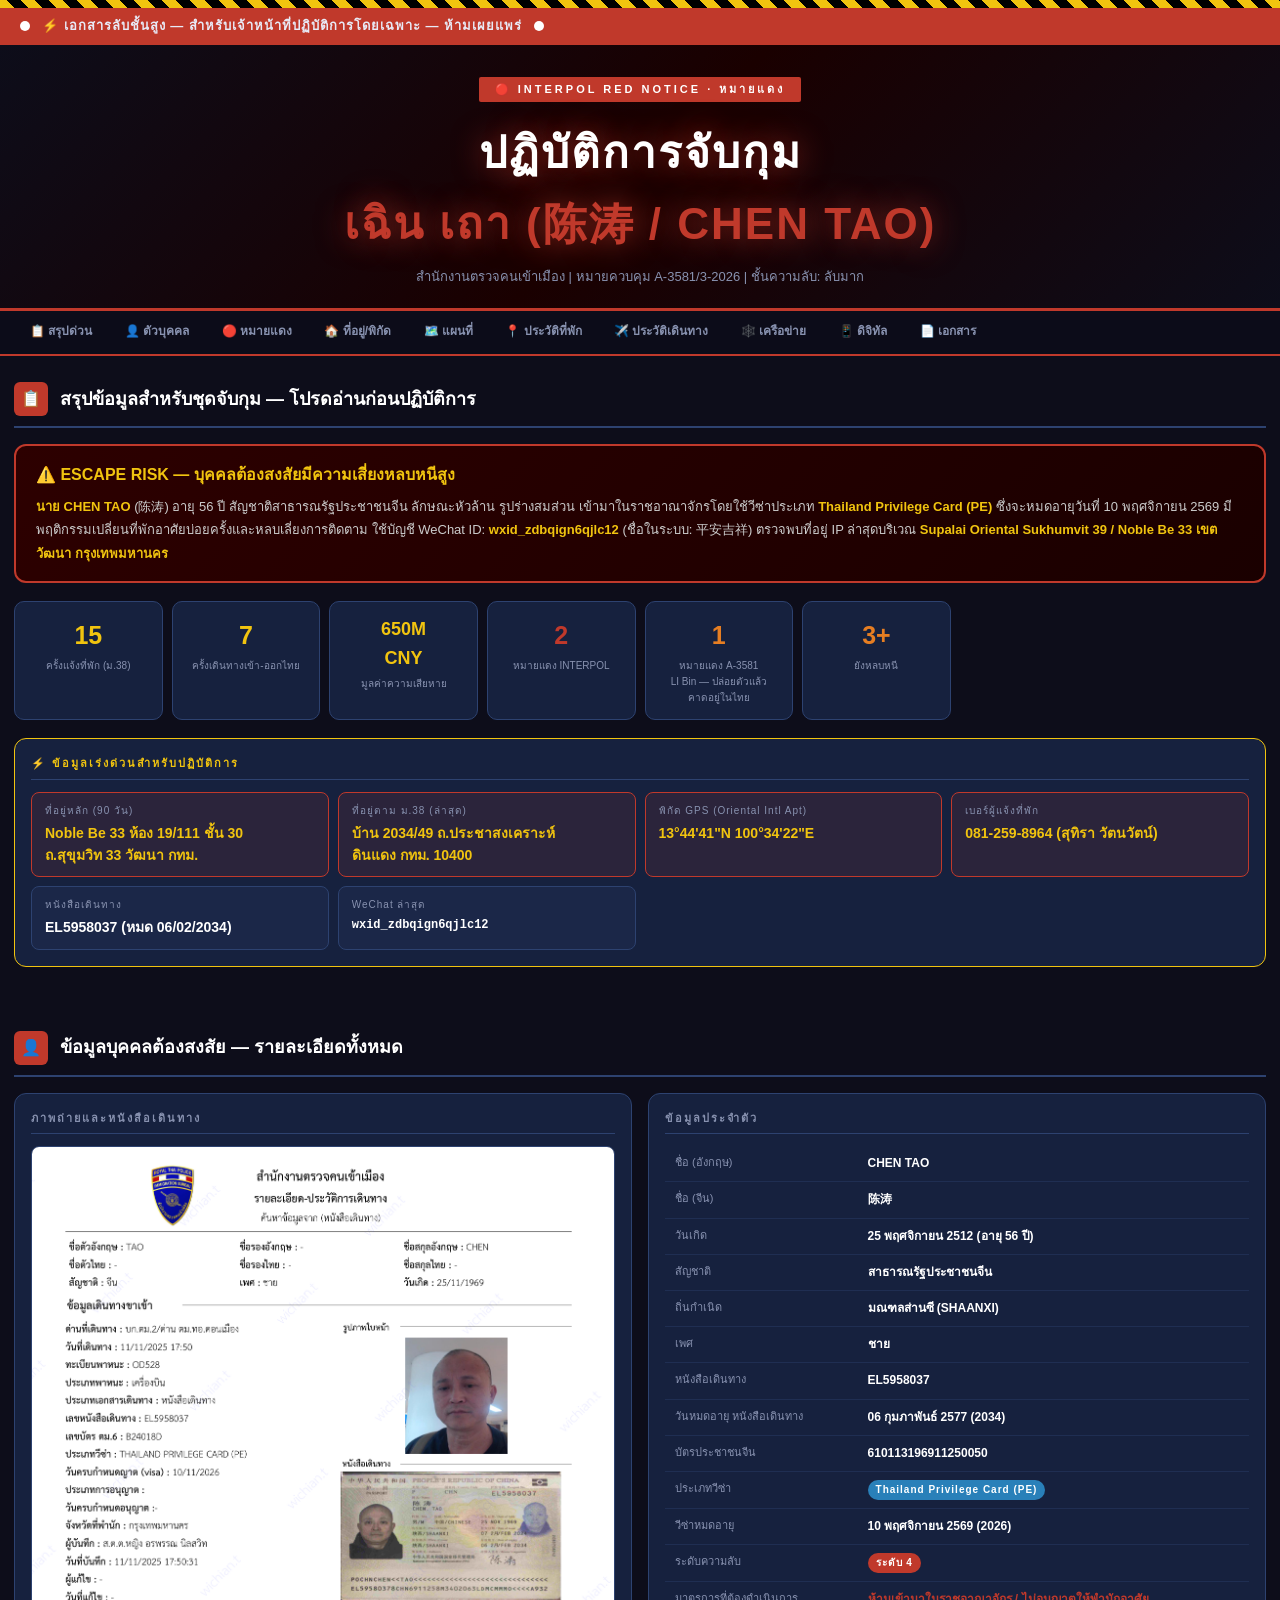
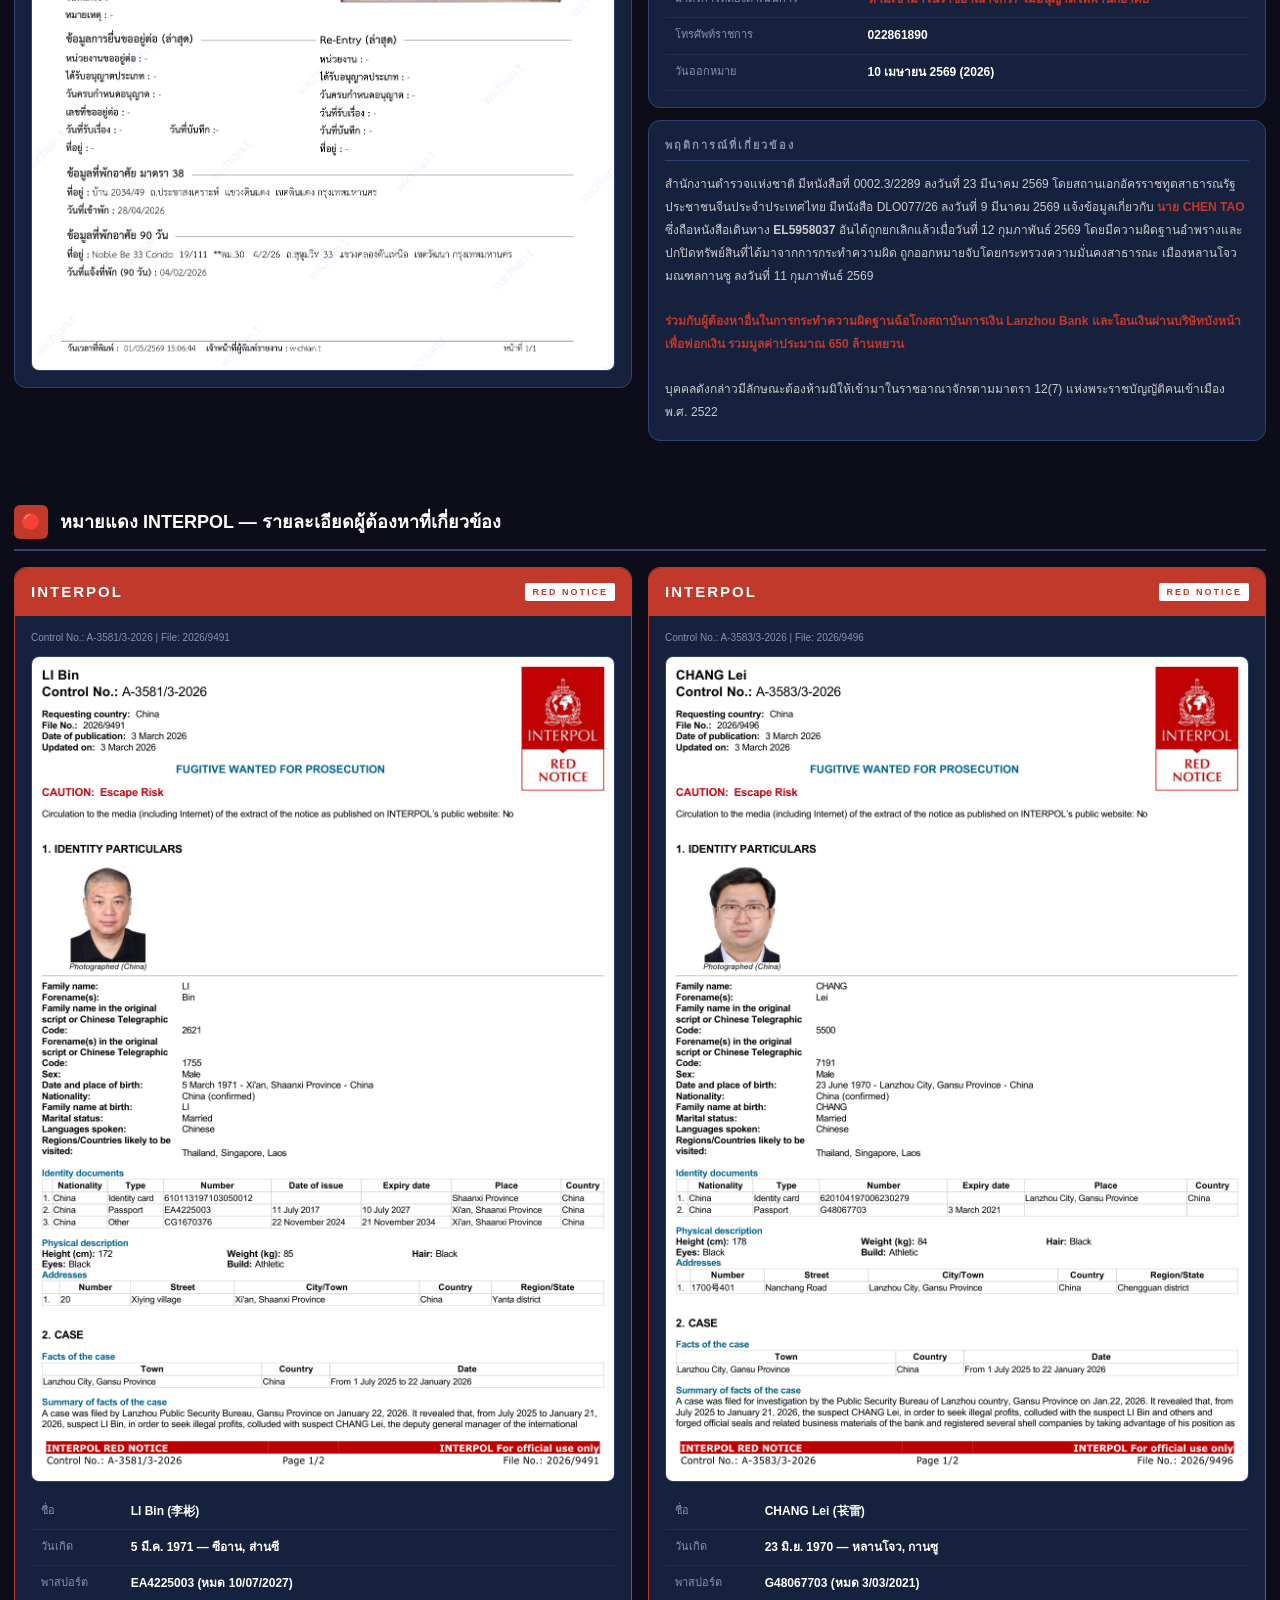
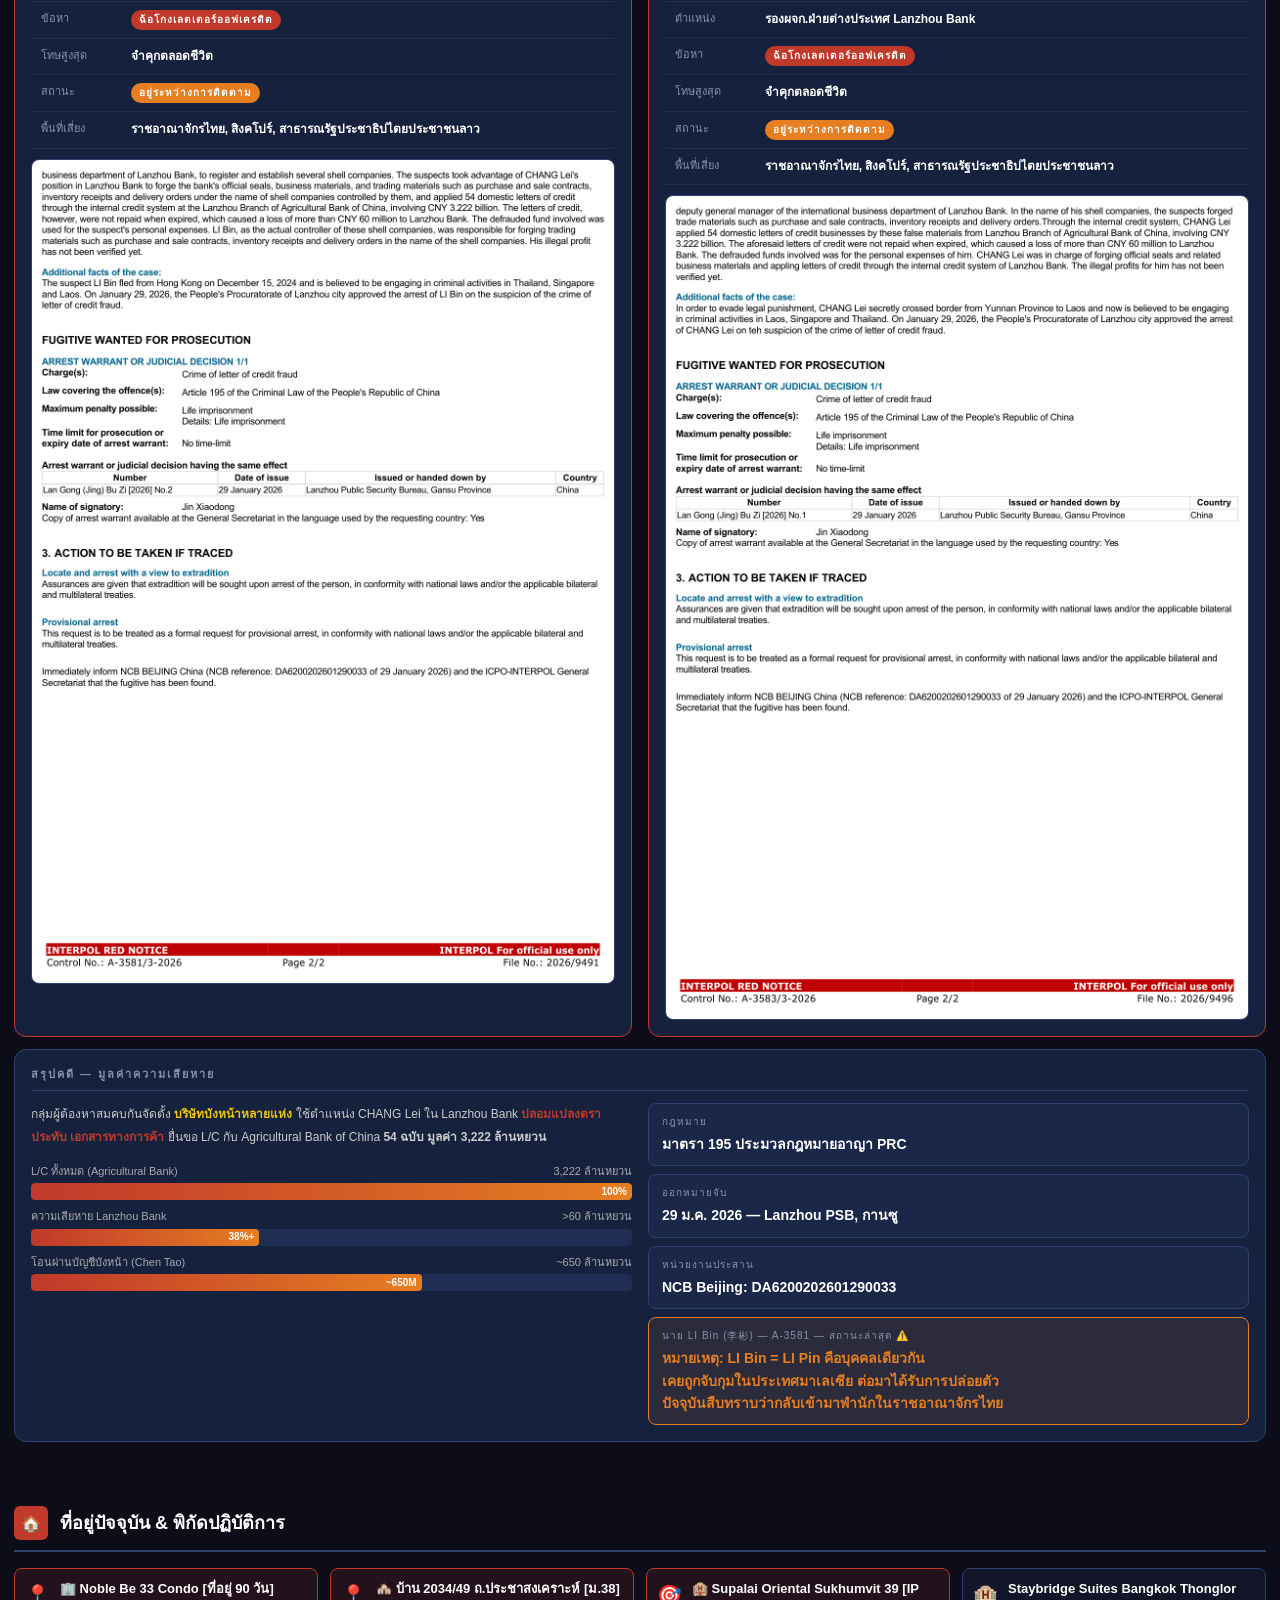
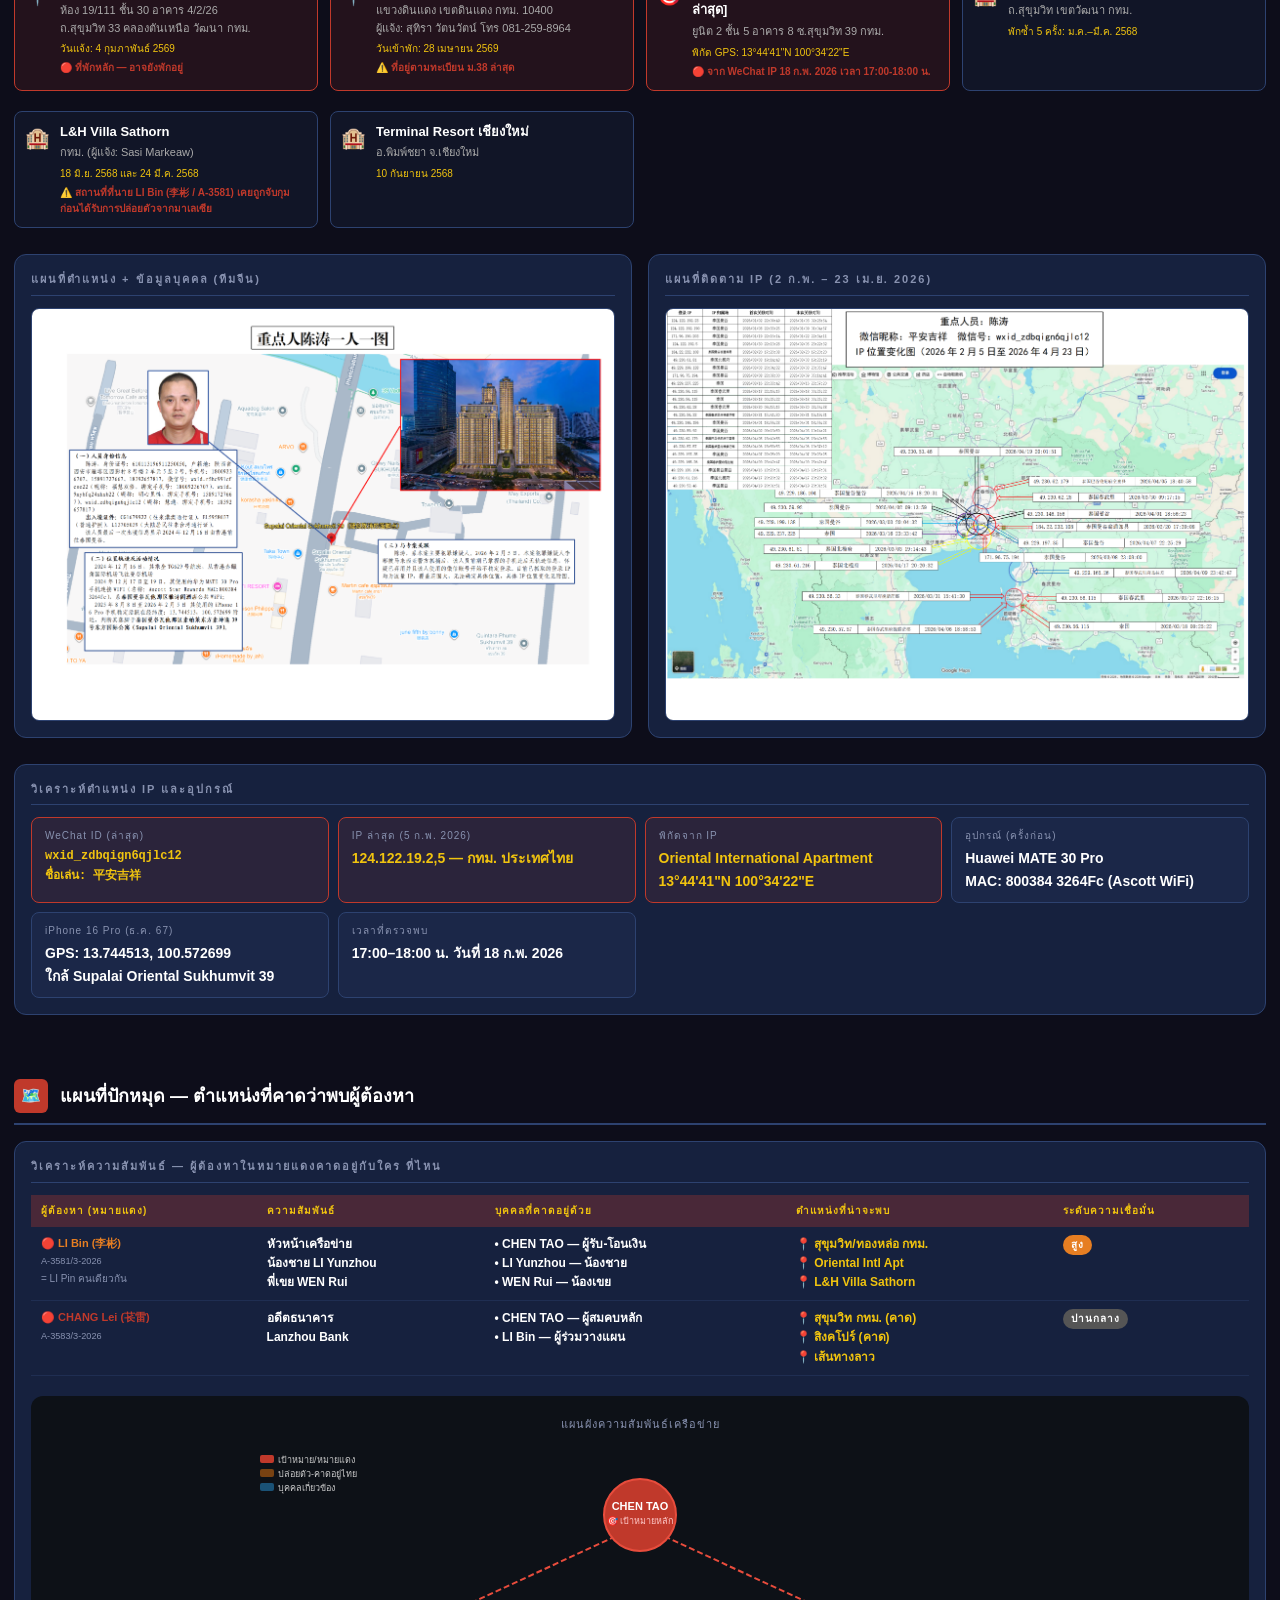
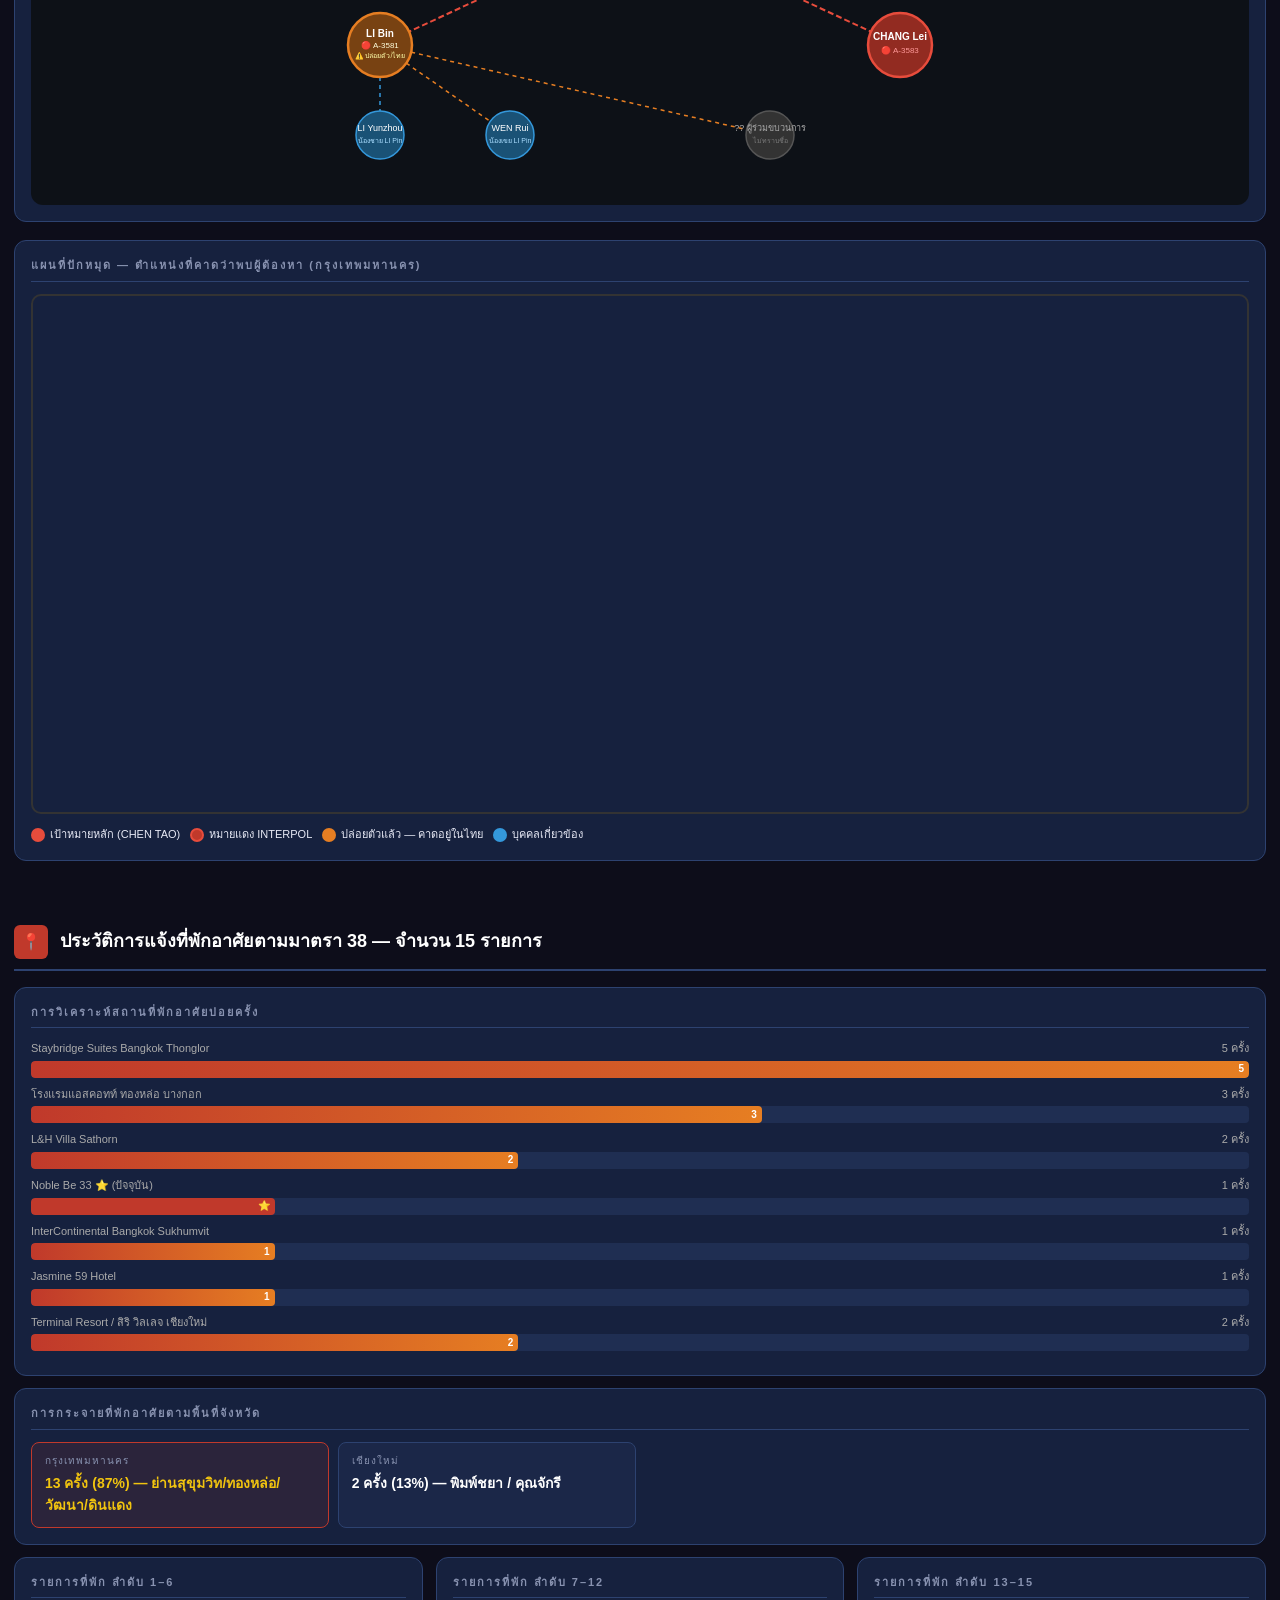
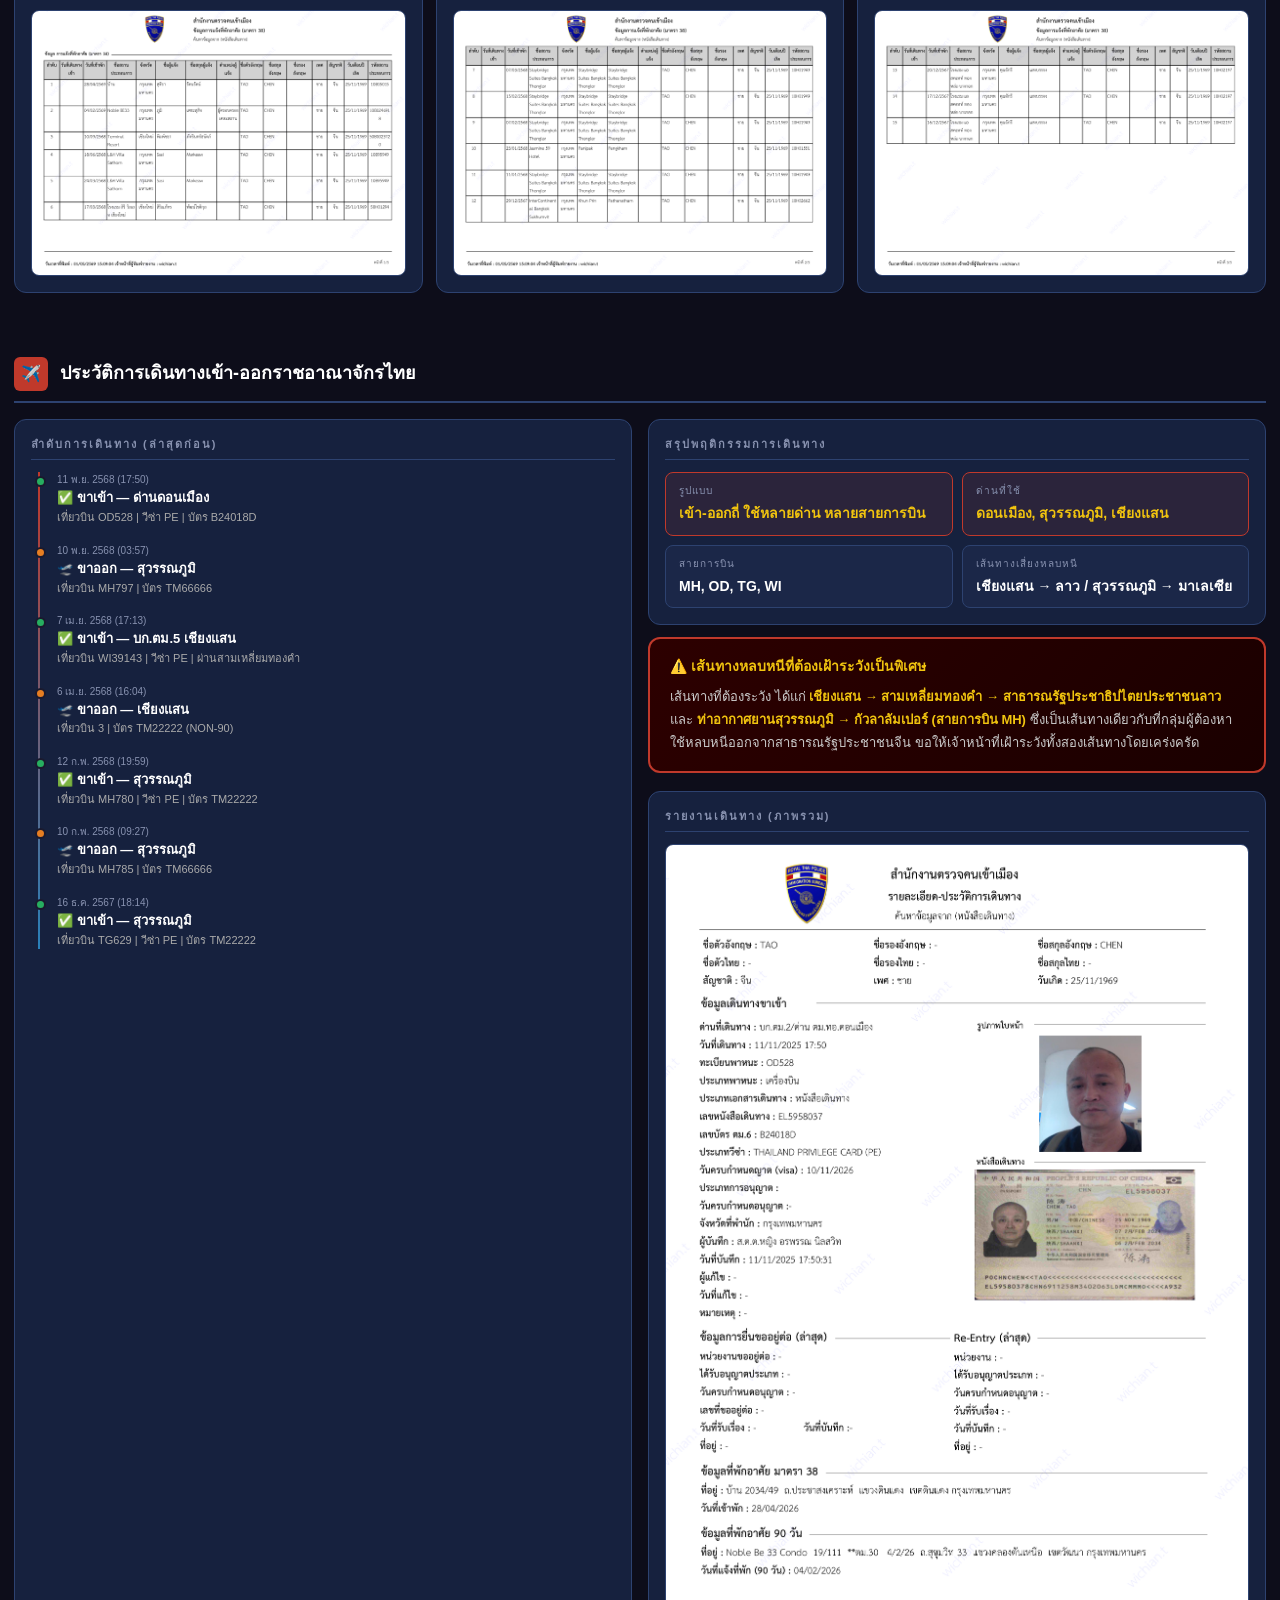
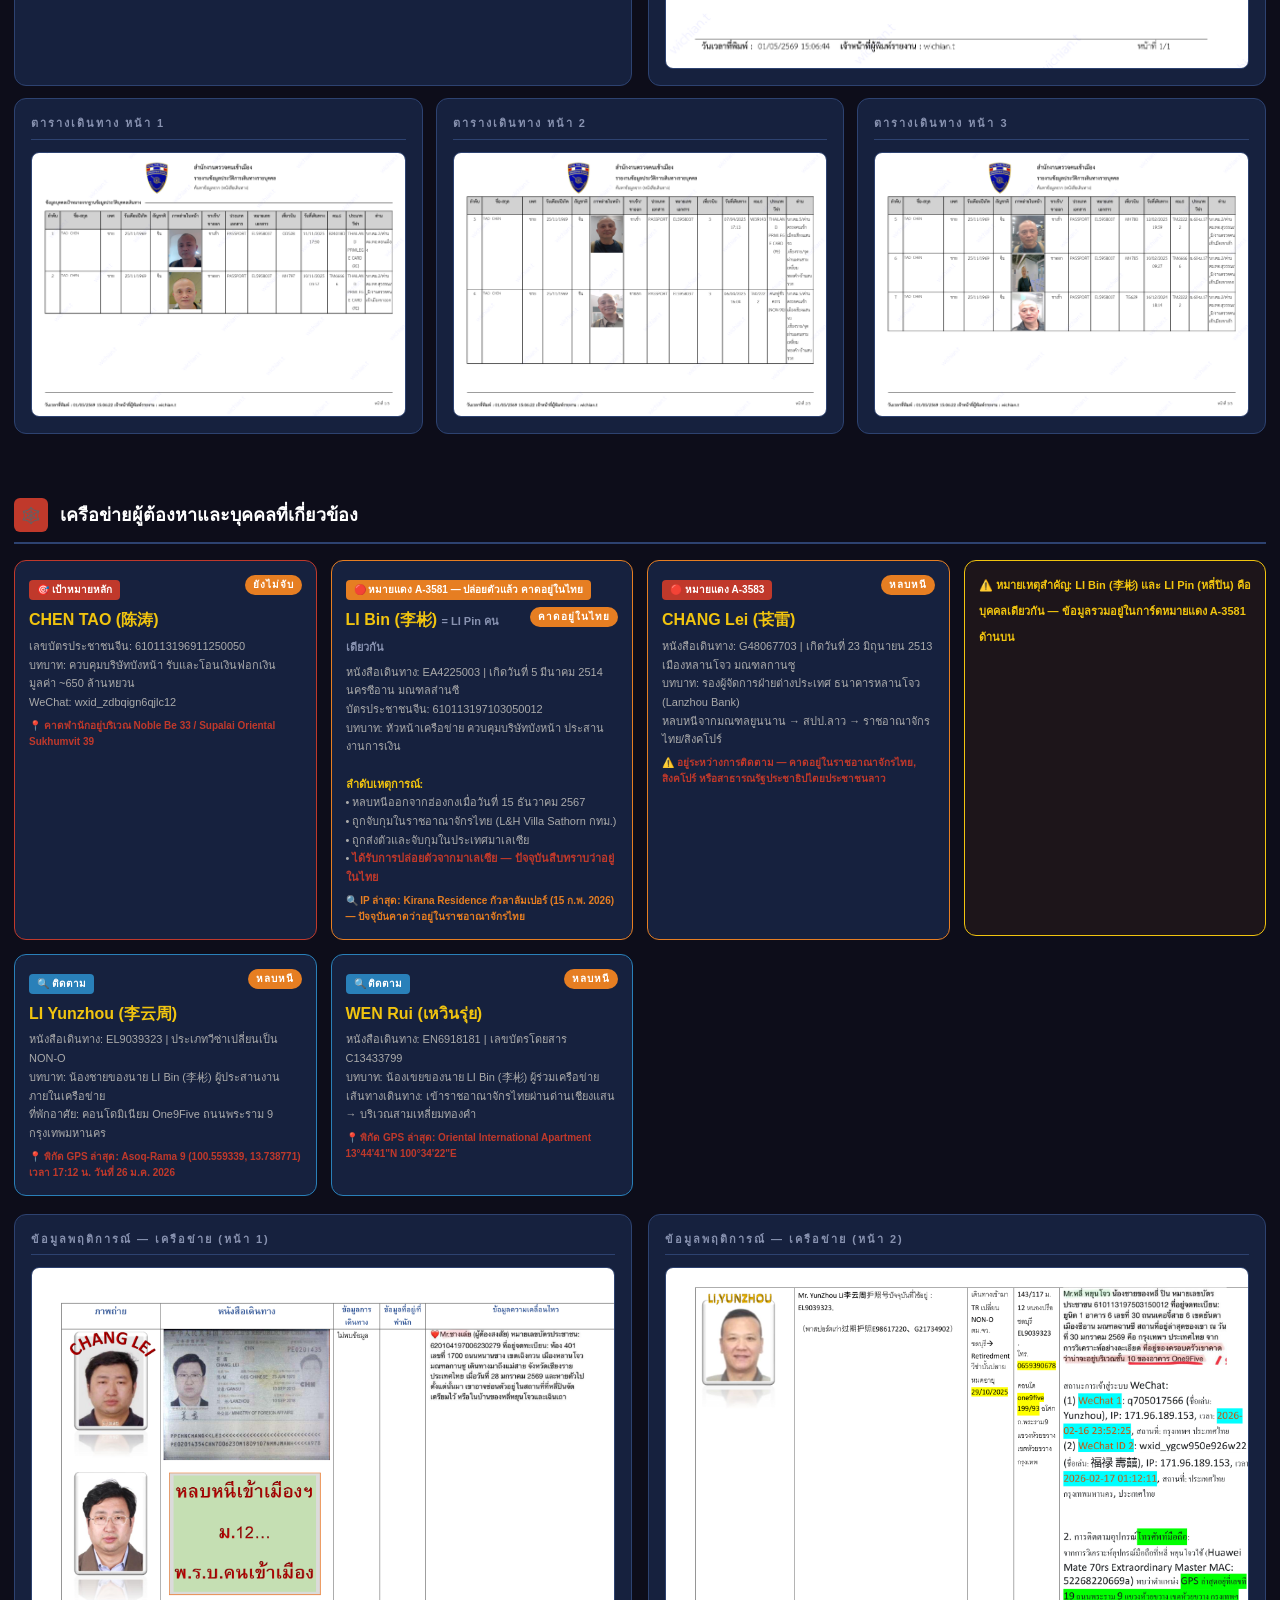
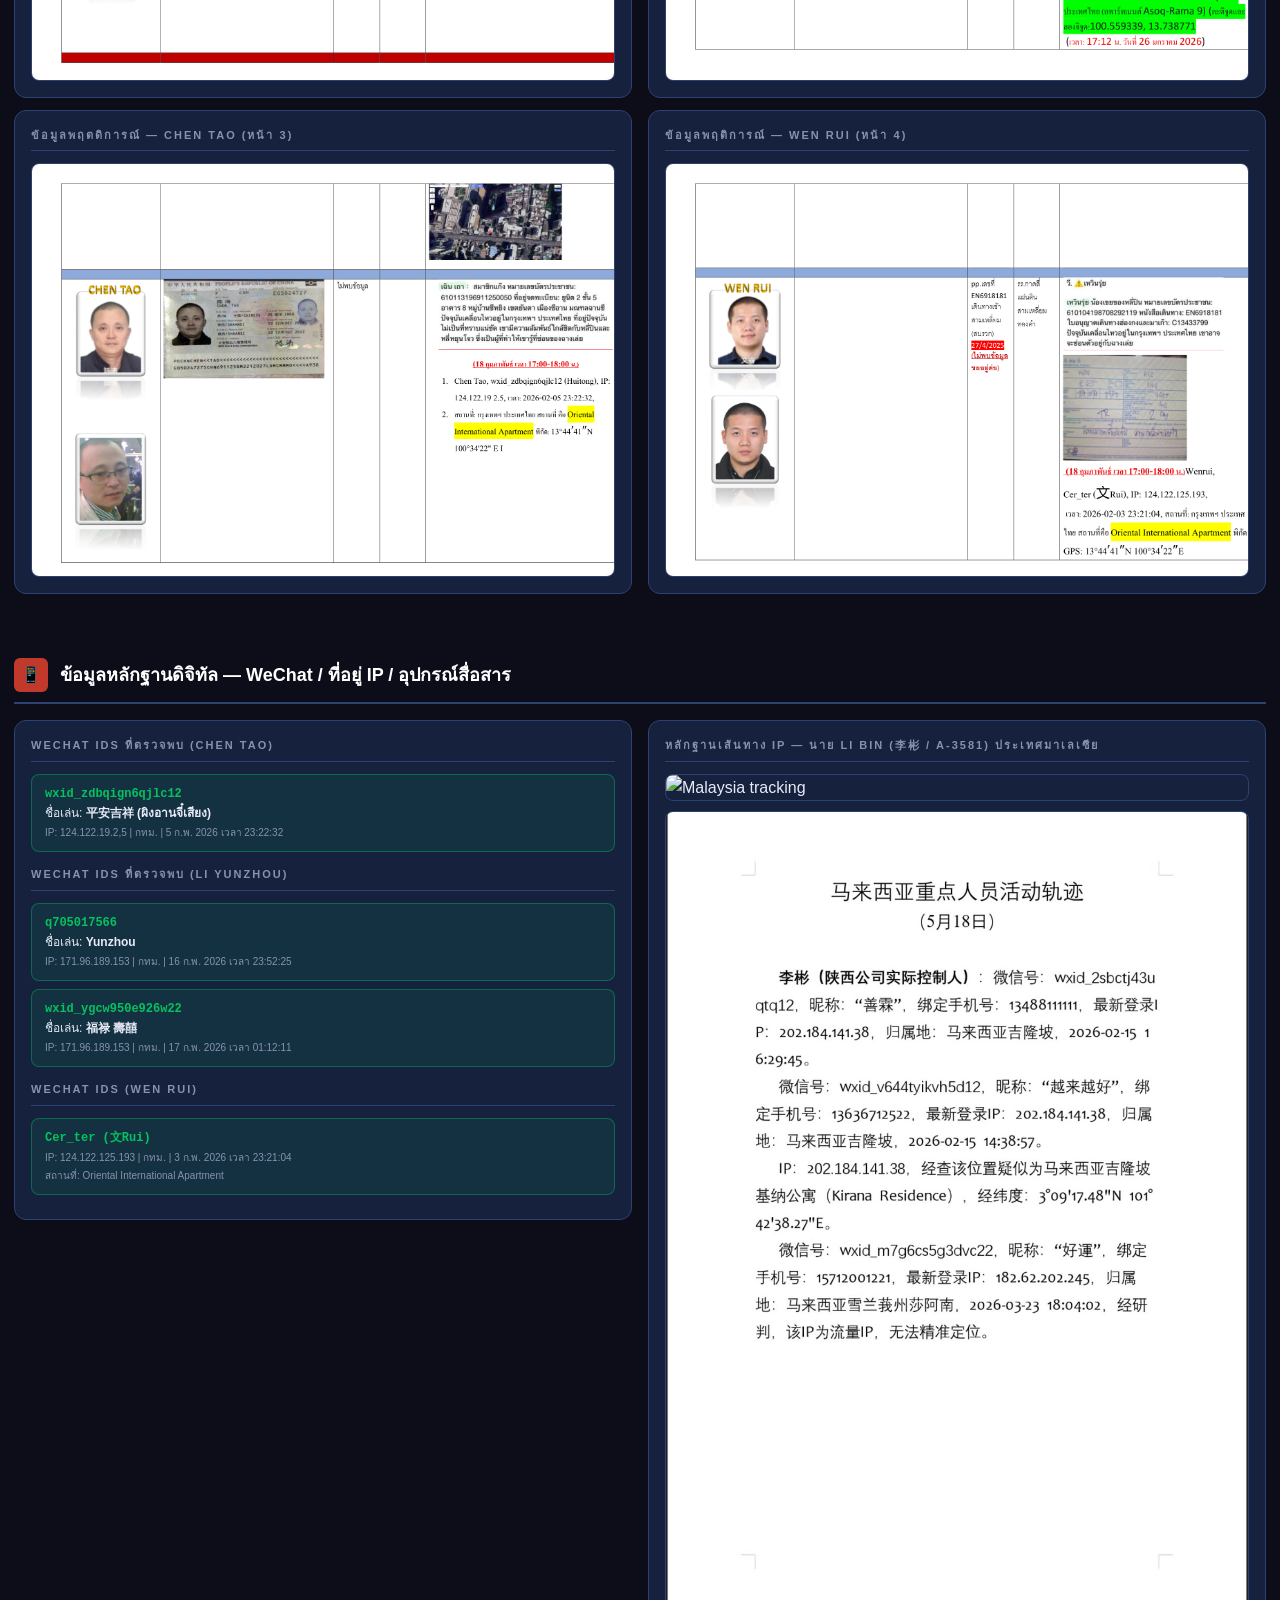
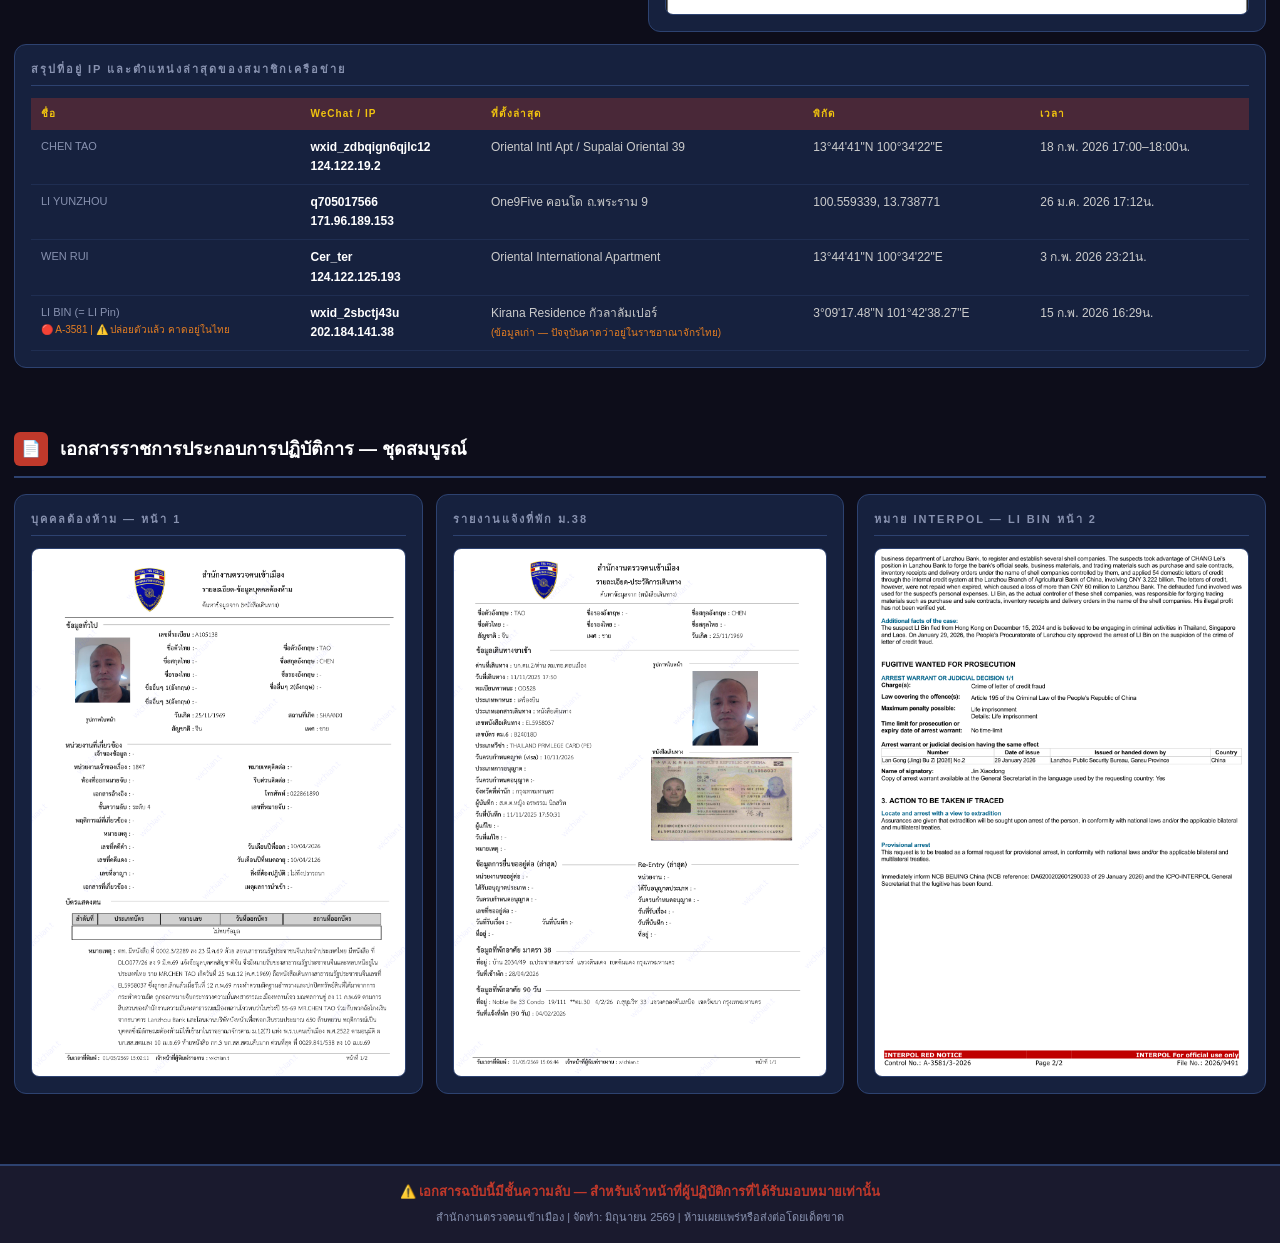
==== commit be818e09: "Mobile responsive: hide verbose sections, adjust layout for small screens" ====
--- a/index.html
+++ b/index.html
@@ -279,6 +279,347 @@
 
 <!-- ============ MAP + RELATION CHART ============ -->
 <section id="mapview">
+  <div class="section-title"><div class="icon">🗺️</div>แผนที่ปักหมุด — ตำแหน่งที่คาดว่าพบผู้ต้องหา</div>
+
+  <!-- RELATION CHART -->
+  <div class="card mobile-hide" style="margin-bottom:18px;">
+    <div class="card-title">วิเคราะห์ความสัมพันธ์ — ผู้ต้องหาในหมายแดงคาดอยู่กับใคร ที่ไหน</div>
+    <div style="overflow-x:auto; -webkit-overflow-scrolling:touch;">
+      <table class="data-table" style="min-width:700px;">
+        <thead>
+          <tr>
+            <th>ผู้ต้องหา (หมายแดง)</th>
+            <th>ความสัมพันธ์</th>
+            <th>บุคคลที่คาดอยู่ด้วย</th>
+            <th>ตำแหน่งที่น่าจะพบ</th>
+            <th>ระดับความเชื่อมั่น</th>
+          </tr>
+        </thead>
+        <tbody>
+          <tr>
+            <td class="label"><span style="color:var(--orange);font-weight:700">🔴 LI Bin (李彬)</span><br><small>A-3581/3-2026</small><br><span style="font-size:10px;color:var(--muted)">= LI Pin คนเดียวกัน</span></td>
+            <td class="value">หัวหน้าเครือข่าย<br>น้องชาย LI Yunzhou<br>พี่เขย WEN Rui</td>
+            <td class="value">
+              • <strong>CHEN TAO</strong> — ผู้รับ-โอนเงิน<br>
+              • <strong>LI Yunzhou</strong> — น้องชาย<br>
+              • <strong>WEN Rui</strong> — น้องเขย
+            </td>
+            <td class="value" style="color:var(--yellow)">
+              📍 สุขุมวิท/ทองหล่อ กทม.<br>
+              📍 Oriental Intl Apt<br>
+              📍 L&amp;H Villa Sathorn
+            </td>
+            <td class="value"><span class="badge badge-orange">สูง</span></td>
+          </tr>
+          <tr>
+            <td class="label"><span style="color:var(--red);font-weight:700">🔴 CHANG Lei (苌雷)</span><br><small>A-3583/3-2026</small></td>
+            <td class="value">อดีตธนาคาร<br>Lanzhou Bank</td>
+            <td class="value">
+              • <strong>CHEN TAO</strong> — ผู้สมคบหลัก<br>
+              • <strong>LI Bin</strong> — ผู้ร่วมวางแผน
+            </td>
+            <td class="value" style="color:var(--yellow)">
+              📍 สุขุมวิท กทม. (คาด)<br>
+              📍 สิงคโปร์ (คาด)<br>
+              📍 เส้นทางลาว
+            </td>
+            <td class="value"><span class="badge" style="background:#555;color:#fff">ปานกลาง</span></td>
+          </tr>
+        </tbody>
+      </table>
+    </div>
+
+    <!-- NETWORK GRAPH SVG -->
+    <div style="margin-top:20px; background:#0d1117; border-radius:12px; padding:20px; overflow-x:auto;">
+      <div style="font-size:11px; color:var(--muted); margin-bottom:12px; text-align:center; letter-spacing:1px;">แผนผังความสัมพันธ์เครือข่าย</div>
+      <svg viewBox="0 0 780 340" style="width:100%;max-width:780px;display:block;margin:0 auto;font-family:inherit;">
+        <!-- Lines -->
+        <line x1="390" y1="80" x2="130" y2="200" stroke="#e74c3c" stroke-width="2" stroke-dasharray="6,3"/>
+        <line x1="390" y1="80" x2="650" y2="200" stroke="#e74c3c" stroke-width="2" stroke-dasharray="6,3"/>
+        <line x1="130" y1="200" x2="260" y2="290" stroke="#e67e22" stroke-width="1.5" stroke-dasharray="4,4"/>
+        <line x1="130" y1="200" x2="130" y2="290" stroke="#3498db" stroke-width="1.5" stroke-dasharray="4,4"/>
+        <line x1="130" y1="200" x2="520" y2="290" stroke="#e67e22" stroke-width="1.5" stroke-dasharray="4,4"/>
+        <!-- CHEN TAO - center top -->
+        <circle cx="390" cy="70" r="36" fill="#c0392b" stroke="#e74c3c" stroke-width="2"/>
+        <text x="390" y="65" text-anchor="middle" fill="#fff" font-size="11" font-weight="bold">CHEN TAO</text>
+        <text x="390" y="79" text-anchor="middle" fill="#ffcccc" font-size="9">🎯 เป้าหมายหลัก</text>
+        <!-- LI Bin = LI Pin -->
+        <circle cx="130" cy="200" r="32" fill="#784212" stroke="#e67e22" stroke-width="2.5"/>
+        <text x="130" y="192" text-anchor="middle" fill="#fff" font-size="10" font-weight="bold">LI Bin</text>
+        <text x="130" y="203" text-anchor="middle" fill="#ffd" font-size="8">🔴 A-3581</text>
+        <text x="130" y="213" text-anchor="middle" fill="#ffa" font-size="7">⚠️ ปล่อยตัว/ไทย</text>
+        <!-- CHANG Lei -->
+        <circle cx="650" cy="200" r="32" fill="#922b21" stroke="#e74c3c" stroke-width="2.5"/>
+        <text x="650" y="195" text-anchor="middle" fill="#fff" font-size="10" font-weight="bold">CHANG Lei</text>
+        <text x="650" y="208" text-anchor="middle" fill="#ff9999" font-size="8">🔴 A-3583</text>
+        <!-- ลบ LI Pin ออก เพราะคือ LI Bin คนเดียวกัน -->
+        <!-- LI Yunzhou -->
+        <circle cx="130" cy="290" r="24" fill="#1a5276" stroke="#3498db" stroke-width="1.5"/>
+        <text x="130" y="286" text-anchor="middle" fill="#fff" font-size="9">LI Yunzhou</text>
+        <text x="130" y="298" text-anchor="middle" fill="#adf" font-size="7">น้องชาย LI Pin</text>
+        <!-- WEN Rui -->
+        <circle cx="260" cy="290" r="24" fill="#1a5276" stroke="#3498db" stroke-width="1.5"/>
+        <text x="260" y="286" text-anchor="middle" fill="#fff" font-size="9">WEN Rui</text>
+        <text x="260" y="298" text-anchor="middle" fill="#adf" font-size="7">น้องเขย LI Pin</text>
+        <!-- Unknown -->
+        <circle cx="520" cy="290" r="24" fill="#333" stroke="#555" stroke-width="1.5"/>
+        <text x="520" y="286" text-anchor="middle" fill="#aaa" font-size="9">?? ผู้ร่วมขบวนการ</text>
+        <text x="520" y="298" text-anchor="middle" fill="#777" font-size="7">ไม่ทราบชื่อ</text>
+        <!-- Legend -->
+        <rect x="10" y="10" width="14" height="8" rx="2" fill="#c0392b"/>
+        <text x="28" y="18" fill="#ccc" font-size="9">เป้าหมาย/หมายแดง</text>
+        <rect x="10" y="24" width="14" height="8" rx="2" fill="#784212"/>
+        <text x="28" y="32" fill="#ccc" font-size="9">ปล่อยตัว-คาดอยู่ไทย</text>
+        <rect x="10" y="38" width="14" height="8" rx="2" fill="#1a5276"/>
+        <text x="28" y="46" fill="#ccc" font-size="9">บุคคลเกี่ยวข้อง</text>
+      </svg>
+    </div>
+  </div>
+
+  <!-- LEAFLET MAP -->
+  <div class="card">
+    <div class="card-title">แผนที่ปักหมุด — ตำแหน่งที่คาดว่าพบผู้ต้องหา (กรุงเทพมหานคร)</div>
+    <link rel="stylesheet" href="https://unpkg.com/leaflet@1.9.4/dist/leaflet.css"/>
+    <script src="https://unpkg.com/leaflet@1.9.4/dist/leaflet.js"></script>
+    <div id="suspect-map" style="height:520px; border-radius:10px; overflow:hidden; border:2px solid #333;"></div>
+    <div style="display:flex; flex-wrap:wrap; gap:10px; margin-top:12px; font-size:11px;">
+      <span style="display:flex;align-items:center;gap:5px;"><span style="width:14px;height:14px;background:#e74c3c;border-radius:50%;display:inline-block;"></span> เป้าหมายหลัก (CHEN TAO)</span>
+      <span style="display:flex;align-items:center;gap:5px;"><span style="width:14px;height:14px;background:#c0392b;border-radius:50%;display:inline-block;border:2px solid #e74c3c;"></span> หมายแดง INTERPOL</span>
+      <span style="display:flex;align-items:center;gap:5px;"><span style="width:14px;height:14px;background:#e67e22;border-radius:50%;display:inline-block;"></span> ปล่อยตัวแล้ว — คาดอยู่ในไทย</span>
+      <span style="display:flex;align-items:center;gap:5px;"><span style="width:14px;height:14px;background:#3498db;border-radius:50%;display:inline-block;"></span> บุคคลเกี่ยวข้อง</span>
+    </div>
+    <script>
+    (function(){
+      var map = L.map('suspect-map', {zoomControl:true}).setView([13.735, 100.565], 13);
+      L.tileLayer('https://{s}.tile.openstreetmap.org/{z}/{x}/{y}.png',{
+        attribution:'© OpenStreetMap contributors', maxZoom:19
+      }).addTo(map);
+
+      function makeIcon(color, initials) {
+        var svg = '<svg xmlns="http://www.w3.org/2000/svg" width="48" height="56" viewBox="0 0 48 56">'
+          +'<path d="M24 0 C10.7 0 0 10.7 0 24 C0 40 24 56 24 56 C24 56 48 40 48 24 C48 10.7 37.3 0 24 0Z" fill="'+color+'" stroke="#fff" stroke-width="2"/>'
+          +'<circle cx="24" cy="22" r="14" fill="rgba(255,255,255,0.2)"/>'
+          +'<text x="24" y="27" text-anchor="middle" font-size="11" font-weight="bold" fill="#fff" font-family="Arial">'+initials+'</text>'
+          +'</svg>';
+        return L.divIcon({
+          html: svg, className:'', iconSize:[48,56], iconAnchor:[24,56], popupAnchor:[0,-56]
+        });
+      }
+
+      var suspects = [
+        {
+          lat: 13.7303, lng: 100.5697,
+          color: '#e74c3c', initials: 'CT',
+          name: '🎯 CHEN TAO (陈涛)',
+          detail: '<b>เป้าหมายหลัก</b><br>Noble Be 33 ห้อง 19/111 ชั้น 30<br>ถ.สุขุมวิท 33 เขตวัฒนา<br><span style="color:#e74c3c">⚠️ ยังไม่ถูกจับกุม</span>',
+          badge: 'เป้าหมายหลัก'
+        },
+        {
+          lat: 13.7441, lng: 100.5727,
+          color: '#e74c3c', initials: 'CT',
+          name: '🎯 CHEN TAO — IP ล่าสุด',
+          detail: '<b>Supalai Oriental Sukhumvit 39</b><br>พิกัด GPS: 13°44\'41"N 100°34\'22"E<br>ตรวจพบ IP: 18 ก.พ. 2026 เวลา 17:00–18:00 น.<br><span style="color:#e67e22">iPhone 16 Pro | WeChat wxid_zdbqign6qjlc12</span>',
+          badge: 'IP ล่าสุด'
+        },
+        {
+          lat: 13.7290, lng: 100.5650,
+          color: '#e67e22', initials: 'LB',
+          name: '🔴 LI Bin (李彬) = LI Pin — A-3581',
+          detail: '<b>หมายแดง INTERPOL A-3581 — ปล่อยตัวแล้ว คาดอยู่ในไทย</b><br>PP: EA4225003 | บัตรจีน: 610113197103050012<br>หัวหน้าเครือข่าย | หลบหนีจาก HK 15 ธ.ค. 2567<br>ถูกจับที่ L&H Villa Sathorn → ส่งมาเลเซีย → <b>ปล่อยตัวแล้ว</b><br><span style="color:#e67e22">ปัจจุบันสืบทราบว่ากลับมาพำนักในราชอาณาจักรไทย</span>',
+          badge: 'ปล่อยตัว/คาดอยู่ไทย'
+        },
+        {
+          lat: 13.7330, lng: 100.5740,
+          color: '#c0392b', initials: 'CL',
+          name: '🔴 CHANG Lei (苌雷) — A-3583',
+          detail: '<b>หมายแดง INTERPOL A-3583</b><br>คาดพำนักบริเวณสุขุมวิท (ใกล้ CHEN TAO)<br>รองผจก.ฝ่ายต่างประเทศ Lanzhou Bank<br><span style="color:#e74c3c">PP: G48067703</span>',
+          badge: 'หมายแดง'
+        },
+        {
+          lat: 13.7388, lng: 100.5593,
+          color: '#3498db', initials: 'LY',
+          name: '🔍 LI Yunzhou (李云周)',
+          detail: '<b>น้องชายของ LI Bin (李彬)</b><br>คอนโดมิเนียม One9Five ถ.พระราม 9<br>GPS ล่าสุด: 100.559339, 13.738771<br>เวลา 17:12 น. 26 ม.ค. 2026<br><span style="color:#3498db">PP: EL9039323 | วีซ่า NON-O</span>',
+          badge: 'ติดตาม'
+        },
+        {
+          lat: 13.7441, lng: 100.5722,
+          color: '#3498db', initials: 'WR',
+          name: '🔍 WEN Rui (เหวินรุ่ย)',
+          detail: '<b>น้องเขยของ LI Bin (李彬)</b><br>Oriental International Apartment<br>GPS: 13°44\'41"N 100°34\'22"E<br>WeChat: Cer_ter | IP: 124.122.125.193<br><span style="color:#3498db">PP: EN6918181</span>',
+          badge: 'ติดตาม'
+        }
+      ];
+
+      suspects.forEach(function(s){
+        var marker = L.marker([s.lat, s.lng], {icon: makeIcon(s.color, s.initials)}).addTo(map);
+        marker.bindPopup(
+          '<div style="min-width:220px;font-family:sans-serif;">'
+          +'<div style="background:'+s.color+';color:#fff;padding:6px 10px;margin:-13px -20px 10px;border-radius:4px 4px 0 0;font-weight:bold;font-size:13px;">'+s.name+'</div>'
+          +'<div style="font-size:12px;line-height:1.7;">'+s.detail+'</div>'
+          +'</div>',
+          {maxWidth: 280}
+        );
+      });
+
+      L.circle([13.7350, 100.5700], {
+        color: '#e74c3c', fillColor: '#e74c3c', fillOpacity: 0.07,
+        radius: 900, weight: 1, dashArray: '6,4'
+      }).addTo(map).bindTooltip('⚠️ โซนเสี่ยงสูง — กลุ่มเครือข่ายอยู่บริเวณนี้', {permanent:false});
+
+    })();
+    </script>
+  </div>
+</section>
+
+<!-- ============ RESIDENCE ============ -->
+<section id="residence" class="mobile-hide">
+  <div class="section-title"><div class="icon">📍</div>ประวัติการแจ้งที่พักอาศัยตามมาตรา 38 — จำนวน 15 รายการ</div>
+  <div class="card">
+    <div class="card-title">การวิเคราะห์สถานที่พักอาศัยบ่อยครั้ง</div>
+    <div class="chart-bar-wrap"><div class="chart-bar-label"><span>Staybridge Suites Bangkok Thonglor</span><span>5 ครั้ง</span></div><div class="chart-bar-bg"><div class="chart-bar-fill" style="width:100%">5</div></div></div>
+    <div class="chart-bar-wrap"><div class="chart-bar-label"><span>โรงแรมแอสคอทท์ ทองหล่อ บางกอก</span><span>3 ครั้ง</span></div><div class="chart-bar-bg"><div class="chart-bar-fill" style="width:60%">3</div></div></div>
+    <div class="chart-bar-wrap"><div class="chart-bar-label"><span>L&H Villa Sathorn</span><span>2 ครั้ง</span></div><div class="chart-bar-bg"><div class="chart-bar-fill" style="width:40%">2</div></div></div>
+    <div class="chart-bar-wrap"><div class="chart-bar-label"><span>Noble Be 33 ⭐ (ปัจจุบัน)</span><span>1 ครั้ง</span></div><div class="chart-bar-bg"><div class="chart-bar-fill" style="width:20%; background:var(--red)">⭐</div></div></div>
+    <div class="chart-bar-wrap"><div class="chart-bar-label"><span>InterContinental Bangkok Sukhumvit</span><span>1 ครั้ง</span></div><div class="chart-bar-bg"><div class="chart-bar-fill" style="width:20%">1</div></div></div>
+    <div class="chart-bar-wrap"><div class="chart-bar-label"><span>Jasmine 59 Hotel</span><span>1 ครั้ง</span></div><div class="chart-bar-bg"><div class="chart-bar-fill" style="width:20%">1</div></div></div>
+    <div class="chart-bar-wrap"><div class="chart-bar-label"><span>Terminal Resort / สิริ วิลเลจ เชียงใหม่</span><span>2 ครั้ง</span></div><div class="chart-bar-bg"><div class="chart-bar-fill" style="width:40%">2</div></div></div>
+  </div>
+  <div class="card">
+    <div class="card-title">การกระจายที่พักอาศัยตามพื้นที่จังหวัด</div>
+    <div class="kv-grid">
+      <div class="kv-item highlight"><div class="k">กรุงเทพมหานคร</div><div class="v">13 ครั้ง (87%) — ย่านสุขุมวิท/ทองหล่อ/วัฒนา/ดินแดง</div></div>
+      <div class="kv-item"><div class="k">เชียงใหม่</div><div class="v">2 ครั้ง (13%) — พิมพ์ชยา / คุณจักรี</div></div>
+    </div>
+  </div>
+  <div class="three-col">
+    <div class="card"><div class="card-title">รายการที่พัก ลำดับ 1–6</div><img src="images/residence_list.png" alt="Residence 1-6" class="doc-img"></div>
+    <div class="card"><div class="card-title">รายการที่พัก ลำดับ 7–12</div><img src="images/residence_list2.png" alt="Residence 7-12" class="doc-img"></div>
+    <div class="card"><div class="card-title">รายการที่พัก ลำดับ 13–15</div><img src="images/residence_list3.png" alt="Residence 13-15" class="doc-img"></div>
+  </div>
+</section>
+
+<!-- ============ TRAVEL - mobile hidden detail tables ============ -->
+<section id="travel">
+  <div class="section-title"><div class="icon">✈️</div>ประวัติการเดินทางเข้า-ออกราชอาณาจักรไทย</div>
+  <div class="two-col">
+    <div class="card">
+      <div class="card-title">ลำดับการเดินทาง (ล่าสุดก่อน)</div>
+      <div class="timeline">
+        <div class="tl-item entry"><div class="tl-dot"></div><div class="tl-date">11 พ.ย. 2568 (17:50)</div><div class="tl-title">✅ ขาเข้า — ด่านดอนเมือง</div><div class="tl-sub">เที่ยวบิน OD528 | วีซ่า PE | บัตร B24018D</div></div>
+        <div class="tl-item exit"><div class="tl-dot"></div><div class="tl-date">10 พ.ย. 2568 (03:57)</div><div class="tl-title">🛫 ขาออก — สุวรรณภูมิ</div><div class="tl-sub">เที่ยวบิน MH797 | บัตร TM66666</div></div>
+        <div class="tl-item entry"><div class="tl-dot"></div><div class="tl-date">7 เม.ย. 2568 (17:13)</div><div class="tl-title">✅ ขาเข้า — บก.ตม.5 เชียงแสน</div><div class="tl-sub">เที่ยวบิน WI39143 | วีซ่า PE | ผ่านสามเหลี่ยมทองคำ</div></div>
+        <div class="tl-item exit"><div class="tl-dot"></div><div class="tl-date">6 เม.ย. 2568 (16:04)</div><div class="tl-title">🛫 ขาออก — เชียงแสน</div><div class="tl-sub">เที่ยวบิน 3 | บัตร TM22222 (NON-90)</div></div>
+        <div class="tl-item entry"><div class="tl-dot"></div><div class="tl-date">12 ก.พ. 2568 (19:59)</div><div class="tl-title">✅ ขาเข้า — สุวรรณภูมิ</div><div class="tl-sub">เที่ยวบิน MH780 | วีซ่า PE | บัตร TM22222</div></div>
+        <div class="tl-item exit"><div class="tl-dot"></div><div class="tl-date">10 ก.พ. 2568 (09:27)</div><div class="tl-title">🛫 ขาออก — สุวรรณภูมิ</div><div class="tl-sub">เที่ยวบิน MH785 | บัตร TM66666</div></div>
+        <div class="tl-item entry"><div class="tl-dot"></div><div class="tl-date">16 ธ.ค. 2567 (18:14)</div><div class="tl-title">✅ ขาเข้า — สุวรรณภูมิ</div><div class="tl-sub">เที่ยวบิน TG629 | วีซ่า PE | บัตร TM22222</div></div>
+      </div>
+    </div>
+    <div>
+      <div class="card">
+        <div class="card-title">สรุปพฤติกรรมการเดินทาง</div>
+        <div class="kv-grid">
+          <div class="kv-item highlight"><div class="k">รูปแบบ</div><div class="v">เข้า-ออกถี่ ใช้หลายด่าน หลายสายการบิน</div></div>
+          <div class="kv-item highlight"><div class="k">ด่านที่ใช้</div><div class="v">ดอนเมือง, สุวรรณภูมิ, เชียงแสน</div></div>
+          <div class="kv-item"><div class="k">สายการบิน</div><div class="v">MH, OD, TG, WI</div></div>
+          <div class="kv-item"><div class="k">เส้นทางเสี่ยงหลบหนี</div><div class="v">เชียงแสน → ลาว / สุวรรณภูมิ → มาเลเซีย</div></div>
+        </div>
+      </div>
+      <div class="alert-box" style="margin-top:0;">
+        <h2 style="font-size:14px;">⚠️ เส้นทางหลบหนีที่ต้องเฝ้าระวังเป็นพิเศษ</h2>
+        <p>เส้นทางที่ต้องระวัง ได้แก่ <strong>เชียงแสน → สามเหลี่ยมทองคำ → สาธารณรัฐประชาธิปไตยประชาชนลาว</strong>
+        และ <strong>ท่าอากาศยานสุวรรณภูมิ → กัวลาลัมเปอร์ (สายการบิน MH)</strong>
+        ซึ่งเป็นเส้นทางเดียวกับที่กลุ่มผู้ต้องหาใช้หลบหนีออกจากสาธารณรัฐประชาชนจีน
+        ขอให้เจ้าหน้าที่เฝ้าระวังทั้งสองเส้นทางโดยเคร่งครัด</p>
+      </div>
+      <div class="card">
+        <div class="card-title">รายงานเดินทาง (ภาพรวม)</div>
+        <img src="images/travel_detail.png" alt="Travel Detail" class="doc-img">
+      </div>
+    </div>
+  </div>
+  <div class="three-col mobile-hide">
+    <div class="card"><div class="card-title">ตารางเดินทาง หน้า 1</div><img src="images/travel_table1.png" alt="Travel 1" class="doc-img"></div>
+    <div class="card"><div class="card-title">ตารางเดินทาง หน้า 2</div><img src="images/travel_table2.png" alt="Travel 2" class="doc-img"></div>
+    <div class="card"><div class="card-title">ตารางเดินทาง หน้า 3</div><img src="images/travel_table3.png" alt="Travel 3" class="doc-img"></div>
+  </div>
+</section>
+
+<!-- ============ NETWORK ============ -->
+<section id="network">
+  <div class="section-title"><div class="icon">🕸️</div>เครือข่ายผู้ต้องหาและบุคคลที่เกี่ยวข้อง</div>
+  <div style="display:grid; grid-template-columns:repeat(auto-fill,minmax(280px,1fr)); gap:14px; margin-bottom:18px;">
+
+    <div class="network-card target">
+      <div class="nc-role" style="background:var(--red); color:#fff;">🎯 เป้าหมายหลัก</div>
+      <span class="badge badge-orange" style="float:right;">ยังไม่จับ</span>
+      <div class="nc-name">CHEN TAO (陈涛)</div>
+      <div class="nc-detail">เลขบัตรประชาชนจีน: 610113196911250050<br>บทบาท: ควบคุมบริษัทบังหน้า รับและโอนเงินฟอกเงิน มูลค่า ~650 ล้านหยวน<br>WeChat: wxid_zdbqign6qjlc12</div>
+      <div class="nc-loc">📍 คาดพำนักอยู่บริเวณ Noble Be 33 / Supalai Oriental Sukhumvit 39</div>
+    </div>
+
+    <div class="network-card wanted">
+      <div class="nc-role" style="background:var(--orange); color:#fff;">🔴 หมายแดง A-3581 — ปล่อยตัวแล้ว คาดอยู่ในไทย</div>
+      <span class="badge badge-orange" style="float:right;">คาดอยู่ในไทย</span>
+      <div class="nc-name">LI Bin (李彬) <small style="font-size:11px;color:var(--muted)">= LI Pin คนเดียวกัน</small></div>
+      <div class="nc-detail">หนังสือเดินทาง: EA4225003 | เกิดวันที่ 5 มีนาคม 2514 นครซีอาน มณฑลส่านซี<br>บัตรประชาชนจีน: 610113197103050012<br>บทบาท: หัวหน้าเครือข่าย ควบคุมบริษัทบังหน้า ประสานงานการเงิน<br><br><strong style="color:var(--yellow)">ลำดับเหตุการณ์:</strong><br>• หลบหนีออกจากฮ่องกงเมื่อวันที่ 15 ธันวาคม 2567<br>• ถูกจับกุมในราชอาณาจักรไทย (L&amp;H Villa Sathorn กทม.)<br>• ถูกส่งตัวและจับกุมในประเทศมาเลเซีย<br>• <span style="color:var(--red);font-weight:700">ได้รับการปล่อยตัวจากมาเลเซีย — ปัจจุบันสืบทราบว่าอยู่ในไทย</span></div>
+      <div class="nc-loc" style="color:var(--orange);">🔍 IP ล่าสุด: Kirana Residence กัวลาลัมเปอร์ (15 ก.พ. 2026) — ปัจจุบันคาดว่าอยู่ในราชอาณาจักรไทย</div>
+    </div>
+
+    <div class="network-card wanted">
+      <div class="nc-role" style="background:var(--red); color:#fff;">🔴 หมายแดง A-3583</div>
+      <span class="badge badge-orange" style="float:right;">หลบหนี</span>
+      <div class="nc-name">CHANG Lei (苌雷)</div>
+      <div class="nc-detail">หนังสือเดินทาง: G48067703 | เกิดวันที่ 23 มิถุนายน 2513 เมืองหลานโจว มณฑลกานซู<br>บทบาท: รองผู้จัดการฝ่ายต่างประเทศ ธนาคารหลานโจว (Lanzhou Bank)<br>หลบหนีจากมณฑลยูนนาน → สปป.ลาว → ราชอาณาจักรไทย/สิงคโปร์</div>
+      <div class="nc-loc">⚠️ อยู่ระหว่างการติดตาม — คาดอยู่ในราชอาณาจักรไทย, สิงคโปร์ หรือสาธารณรัฐประชาธิปไตยประชาชนลาว</div>
+    </div>
+
+    <div class="card" style="border-color:var(--yellow);background:rgba(230,126,34,0.07);margin-bottom:4px;padding:10px 14px;">
+      <span style="font-size:11px;color:var(--yellow);font-weight:700;">⚠️ หมายเหตุสำคัญ: LI Bin (李彬) และ LI Pin (หลี่ปิน) คือบุคคลเดียวกัน — ข้อมูลรวมอยู่ในการ์ดหมายแดง A-3581 ด้านบน</span>
+    </div>
+
+    <div class="network-card" style="border-color:var(--blue);">
+      <div class="nc-role" style="background:var(--blue); color:#fff;">🔍 ติดตาม</div>
+      <span class="badge badge-orange" style="float:right;">หลบหนี</span>
+      <div class="nc-name">LI Yunzhou (李云周)</div>
+      <div class="nc-detail">หนังสือเดินทาง: EL9039323 | ประเภทวีซ่าเปลี่ยนเป็น NON-O<br>บทบาท: น้องชายของนาย LI Bin (李彬) ผู้ประสานงานภายในเครือข่าย<br>ที่พักอาศัย: คอนโดมิเนียม One9Five ถนนพระราม 9 กรุงเทพมหานคร</div>
+      <div class="nc-loc">📍 พิกัด GPS ล่าสุด: Asoq-Rama 9 (100.559339, 13.738771) เวลา 17:12 น. วันที่ 26 ม.ค. 2026</div>
+    </div>
+
+    <div class="network-card" style="border-color:var(--blue);">
+      <div class="nc-role" style="background:var(--blue); color:#fff;">🔍 ติดตาม</div>
+      <span class="badge badge-orange" style="float:right;">หลบหนี</span>
+      <div class="nc-name">WEN Rui (เหวินรุ่ย)</div>
+      <div class="nc-detail">หนังสือเดินทาง: EN6918181 | เลขบัตรโดยสาร C13433799<br>บทบาท: น้องเขยของนาย LI Bin (李彬) ผู้ร่วมเครือข่าย<br>เส้นทางเดินทาง: เข้าราชอาณาจักรไทยผ่านด่านเชียงแสน → บริเวณสามเหลี่ยมทองคำ</div>
+      <div class="nc-loc">📍 พิกัด GPS ล่าสุด: Oriental International Apartment 13°44'41"N 100°34'22"E</div>
+    </div>
+
+  </div>
+
+  <div class="two-col mobile-hide">
+    <div class="card">
+      <div class="card-title">ข้อมูลพฤติการณ์ — เครือข่าย (หน้า 1)</div>
+      <img src="images/behavior1.png" alt="Behavior 1" class="doc-img">
+    </div>
+    <div class="card">
+      <div class="card-title">ข้อมูลพฤติการณ์ — เครือข่าย (หน้า 2)</div>
+      <img src="images/behavior2.png" alt="Behavior 2" class="doc-img">
+    </div>
+  </div>
+  <div class="two-col mobile-hide">
+    <div class="card">
+      <div class="card-title">ข้อมูลพฤตดิการณ์ — CHEN TAO (หน้า 3)</div>
+      <img src="images/behavior3.png" alt="Behavior 3" class="doc-img">
+    </div>
+    <div class="card">
+      <div class="card-title">ข้อมูลพฤติการณ์ — WEN RUI (หน้า 4)</div>
+      <img src="images/behavior4.png" alt="Behavior 4" class="doc-img">
+    </div>
+  </div>
+</section>
+
+<!-- ============ MAP OLD (HIDDEN) ============ -->
+<section id="mapview-old" style="display:none">
   <div class="section-title"><div class="icon">🗺️</div>แผนที่ปักหมุด — ตำแหน่งที่คาดว่าพบผู้ต้องหา</div>
 
   <!-- RELATION CHART -->
@@ -439,347 +780,6 @@
           lat: 13.7388, lng: 100.5593,
           color: '#3498db', initials: 'LY',
           name: '🔍 LI Yunzhou (李云周)',
-          detail: '<b>น้องชายของ LI Bin (李彬)</b><br>คอนโดมิเนียม One9Five ถ.พระราม 9<br>GPS ล่าสุด: 100.559339, 13.738771<br>เวลา 17:12 น. 26 ม.ค. 2026<br><span style="color:#3498db">PP: EL9039323 | วีซ่า NON-O</span>',
-          badge: 'ติดตาม'
-        },
-        {
-          lat: 13.7441, lng: 100.5722,
-          color: '#3498db', initials: 'WR',
-          name: '🔍 WEN Rui (เหวินรุ่ย)',
-          detail: '<b>น้องเขยของ LI Bin (李彬)</b><br>Oriental International Apartment<br>GPS: 13°44\'41"N 100°34\'22"E<br>WeChat: Cer_ter | IP: 124.122.125.193<br><span style="color:#3498db">PP: EN6918181</span>',
-          badge: 'ติดตาม'
-        }
-      ];
-
-      suspects.forEach(function(s){
-        var marker = L.marker([s.lat, s.lng], {icon: makeIcon(s.color, s.initials)}).addTo(map);
-        marker.bindPopup(
-          '<div style="min-width:220px;font-family:sans-serif;">'
-          +'<div style="background:'+s.color+';color:#fff;padding:6px 10px;margin:-13px -20px 10px;border-radius:4px 4px 0 0;font-weight:bold;font-size:13px;">'+s.name+'</div>'
-          +'<div style="font-size:12px;line-height:1.7;">'+s.detail+'</div>'
-          +'</div>',
-          {maxWidth: 280}
-        );
-      });
-
-      L.circle([13.7350, 100.5700], {
-        color: '#e74c3c', fillColor: '#e74c3c', fillOpacity: 0.07,
-        radius: 900, weight: 1, dashArray: '6,4'
-      }).addTo(map).bindTooltip('⚠️ โซนเสี่ยงสูง — กลุ่มเครือข่ายอยู่บริเวณนี้', {permanent:false});
-
-    })();
-    </script>
-  </div>
-</section>
-
-<!-- ============ RESIDENCE ============ -->
-<section id="residence">
-  <div class="section-title"><div class="icon">📍</div>ประวัติการแจ้งที่พักอาศัยตามมาตรา 38 — จำนวน 15 รายการ</div>
-  <div class="card">
-    <div class="card-title">การวิเคราะห์สถานที่พักอาศัยบ่อยครั้ง</div>
-    <div class="chart-bar-wrap"><div class="chart-bar-label"><span>Staybridge Suites Bangkok Thonglor</span><span>5 ครั้ง</span></div><div class="chart-bar-bg"><div class="chart-bar-fill" style="width:100%">5</div></div></div>
-    <div class="chart-bar-wrap"><div class="chart-bar-label"><span>โรงแรมแอสคอทท์ ทองหล่อ บางกอก</span><span>3 ครั้ง</span></div><div class="chart-bar-bg"><div class="chart-bar-fill" style="width:60%">3</div></div></div>
-    <div class="chart-bar-wrap"><div class="chart-bar-label"><span>L&H Villa Sathorn</span><span>2 ครั้ง</span></div><div class="chart-bar-bg"><div class="chart-bar-fill" style="width:40%">2</div></div></div>
-    <div class="chart-bar-wrap"><div class="chart-bar-label"><span>Noble Be 33 ⭐ (ปัจจุบัน)</span><span>1 ครั้ง</span></div><div class="chart-bar-bg"><div class="chart-bar-fill" style="width:20%; background:var(--red)">⭐</div></div></div>
-    <div class="chart-bar-wrap"><div class="chart-bar-label"><span>InterContinental Bangkok Sukhumvit</span><span>1 ครั้ง</span></div><div class="chart-bar-bg"><div class="chart-bar-fill" style="width:20%">1</div></div></div>
-    <div class="chart-bar-wrap"><div class="chart-bar-label"><span>Jasmine 59 Hotel</span><span>1 ครั้ง</span></div><div class="chart-bar-bg"><div class="chart-bar-fill" style="width:20%">1</div></div></div>
-    <div class="chart-bar-wrap"><div class="chart-bar-label"><span>Terminal Resort / สิริ วิลเลจ เชียงใหม่</span><span>2 ครั้ง</span></div><div class="chart-bar-bg"><div class="chart-bar-fill" style="width:40%">2</div></div></div>
-  </div>
-  <div class="card">
-    <div class="card-title">การกระจายที่พักอาศัยตามพื้นที่จังหวัด</div>
-    <div class="kv-grid">
-      <div class="kv-item highlight"><div class="k">กรุงเทพมหานคร</div><div class="v">13 ครั้ง (87%) — ย่านสุขุมวิท/ทองหล่อ/วัฒนา/ดินแดง</div></div>
-      <div class="kv-item"><div class="k">เชียงใหม่</div><div class="v">2 ครั้ง (13%) — พิมพ์ชยา / คุณจักรี</div></div>
-    </div>
-  </div>
-  <div class="three-col">
-    <div class="card"><div class="card-title">รายการที่พัก ลำดับ 1–6</div><img src="images/residence_list.png" alt="Residence 1-6" class="doc-img"></div>
-    <div class="card"><div class="card-title">รายการที่พัก ลำดับ 7–12</div><img src="images/residence_list2.png" alt="Residence 7-12" class="doc-img"></div>
-    <div class="card"><div class="card-title">รายการที่พัก ลำดับ 13–15</div><img src="images/residence_list3.png" alt="Residence 13-15" class="doc-img"></div>
-  </div>
-</section>
-
-<!-- ============ TRAVEL ============ -->
-<section id="travel">
-  <div class="section-title"><div class="icon">✈️</div>ประวัติการเดินทางเข้า-ออกราชอาณาจักรไทย</div>
-  <div class="two-col">
-    <div class="card">
-      <div class="card-title">ลำดับการเดินทาง (ล่าสุดก่อน)</div>
-      <div class="timeline">
-        <div class="tl-item entry"><div class="tl-dot"></div><div class="tl-date">11 พ.ย. 2568 (17:50)</div><div class="tl-title">✅ ขาเข้า — ด่านดอนเมือง</div><div class="tl-sub">เที่ยวบิน OD528 | วีซ่า PE | บัตร B24018D</div></div>
-        <div class="tl-item exit"><div class="tl-dot"></div><div class="tl-date">10 พ.ย. 2568 (03:57)</div><div class="tl-title">🛫 ขาออก — สุวรรณภูมิ</div><div class="tl-sub">เที่ยวบิน MH797 | บัตร TM66666</div></div>
-        <div class="tl-item entry"><div class="tl-dot"></div><div class="tl-date">7 เม.ย. 2568 (17:13)</div><div class="tl-title">✅ ขาเข้า — บก.ตม.5 เชียงแสน</div><div class="tl-sub">เที่ยวบิน WI39143 | วีซ่า PE | ผ่านสามเหลี่ยมทองคำ</div></div>
-        <div class="tl-item exit"><div class="tl-dot"></div><div class="tl-date">6 เม.ย. 2568 (16:04)</div><div class="tl-title">🛫 ขาออก — เชียงแสน</div><div class="tl-sub">เที่ยวบิน 3 | บัตร TM22222 (NON-90)</div></div>
-        <div class="tl-item entry"><div class="tl-dot"></div><div class="tl-date">12 ก.พ. 2568 (19:59)</div><div class="tl-title">✅ ขาเข้า — สุวรรณภูมิ</div><div class="tl-sub">เที่ยวบิน MH780 | วีซ่า PE | บัตร TM22222</div></div>
-        <div class="tl-item exit"><div class="tl-dot"></div><div class="tl-date">10 ก.พ. 2568 (09:27)</div><div class="tl-title">🛫 ขาออก — สุวรรณภูมิ</div><div class="tl-sub">เที่ยวบิน MH785 | บัตร TM66666</div></div>
-        <div class="tl-item entry"><div class="tl-dot"></div><div class="tl-date">16 ธ.ค. 2567 (18:14)</div><div class="tl-title">✅ ขาเข้า — สุวรรณภูมิ</div><div class="tl-sub">เที่ยวบิน TG629 | วีซ่า PE | บัตร TM22222</div></div>
-      </div>
-    </div>
-    <div>
-      <div class="card">
-        <div class="card-title">สรุปพฤติกรรมการเดินทาง</div>
-        <div class="kv-grid">
-          <div class="kv-item highlight"><div class="k">รูปแบบ</div><div class="v">เข้า-ออกถี่ ใช้หลายด่าน หลายสายการบิน</div></div>
-          <div class="kv-item highlight"><div class="k">ด่านที่ใช้</div><div class="v">ดอนเมือง, สุวรรณภูมิ, เชียงแสน</div></div>
-          <div class="kv-item"><div class="k">สายการบิน</div><div class="v">MH, OD, TG, WI</div></div>
-          <div class="kv-item"><div class="k">เส้นทางเสี่ยงหลบหนี</div><div class="v">เชียงแสน → ลาว / สุวรรณภูมิ → มาเลเซีย</div></div>
-        </div>
-      </div>
-      <div class="alert-box" style="margin-top:0;">
-        <h2 style="font-size:14px;">⚠️ เส้นทางหลบหนีที่ต้องเฝ้าระวังเป็นพิเศษ</h2>
-        <p>เส้นทางที่ต้องระวัง ได้แก่ <strong>เชียงแสน → สามเหลี่ยมทองคำ → สาธารณรัฐประชาธิปไตยประชาชนลาว</strong>
-        และ <strong>ท่าอากาศยานสุวรรณภูมิ → กัวลาลัมเปอร์ (สายการบิน MH)</strong>
-        ซึ่งเป็นเส้นทางเดียวกับที่กลุ่มผู้ต้องหาใช้หลบหนีออกจากสาธารณรัฐประชาชนจีน
-        ขอให้เจ้าหน้าที่เฝ้าระวังทั้งสองเส้นทางโดยเคร่งครัด</p>
-      </div>
-      <div class="card">
-        <div class="card-title">รายงานเดินทาง (ภาพรวม)</div>
-        <img src="images/travel_detail.png" alt="Travel Detail" class="doc-img">
-      </div>
-    </div>
-  </div>
-  <div class="three-col">
-    <div class="card"><div class="card-title">ตารางเดินทาง หน้า 1</div><img src="images/travel_table1.png" alt="Travel 1" class="doc-img"></div>
-    <div class="card"><div class="card-title">ตารางเดินทาง หน้า 2</div><img src="images/travel_table2.png" alt="Travel 2" class="doc-img"></div>
-    <div class="card"><div class="card-title">ตารางเดินทาง หน้า 3</div><img src="images/travel_table3.png" alt="Travel 3" class="doc-img"></div>
-  </div>
-</section>
-
-<!-- ============ NETWORK ============ -->
-<section id="network">
-  <div class="section-title"><div class="icon">🕸️</div>เครือข่ายผู้ต้องหาและบุคคลที่เกี่ยวข้อง</div>
-  <div style="display:grid; grid-template-columns:repeat(auto-fill,minmax(280px,1fr)); gap:14px; margin-bottom:18px;">
-
-    <div class="network-card target">
-      <div class="nc-role" style="background:var(--red); color:#fff;">🎯 เป้าหมายหลัก</div>
-      <span class="badge badge-orange" style="float:right;">ยังไม่จับ</span>
-      <div class="nc-name">CHEN TAO (陈涛)</div>
-      <div class="nc-detail">เลขบัตรประชาชนจีน: 610113196911250050<br>บทบาท: ควบคุมบริษัทบังหน้า รับและโอนเงินฟอกเงิน มูลค่า ~650 ล้านหยวน<br>WeChat: wxid_zdbqign6qjlc12</div>
-      <div class="nc-loc">📍 คาดพำนักอยู่บริเวณ Noble Be 33 / Supalai Oriental Sukhumvit 39</div>
-    </div>
-
-    <div class="network-card wanted">
-      <div class="nc-role" style="background:var(--orange); color:#fff;">🔴 หมายแดง A-3581 — ปล่อยตัวแล้ว คาดอยู่ในไทย</div>
-      <span class="badge badge-orange" style="float:right;">คาดอยู่ในไทย</span>
-      <div class="nc-name">LI Bin (李彬) <small style="font-size:11px;color:var(--muted)">= LI Pin คนเดียวกัน</small></div>
-      <div class="nc-detail">หนังสือเดินทาง: EA4225003 | เกิดวันที่ 5 มีนาคม 2514 นครซีอาน มณฑลส่านซี<br>บัตรประชาชนจีน: 610113197103050012<br>บทบาท: หัวหน้าเครือข่าย ควบคุมบริษัทบังหน้า ประสานงานการเงิน<br><br><strong style="color:var(--yellow)">ลำดับเหตุการณ์:</strong><br>• หลบหนีออกจากฮ่องกงเมื่อวันที่ 15 ธันวาคม 2567<br>• ถูกจับกุมในราชอาณาจักรไทย (L&amp;H Villa Sathorn กทม.)<br>• ถูกส่งตัวและจับกุมในประเทศมาเลเซีย<br>• <span style="color:var(--red);font-weight:700">ได้รับการปล่อยตัวจากมาเลเซีย — ปัจจุบันสืบทราบว่าอยู่ในไทย</span></div>
-      <div class="nc-loc" style="color:var(--orange);">🔍 IP ล่าสุด: Kirana Residence กัวลาลัมเปอร์ (15 ก.พ. 2026) — ปัจจุบันคาดว่าอยู่ในราชอาณาจักรไทย</div>
-    </div>
-
-    <div class="network-card wanted">
-      <div class="nc-role" style="background:var(--red); color:#fff;">🔴 หมายแดง A-3583</div>
-      <span class="badge badge-orange" style="float:right;">หลบหนี</span>
-      <div class="nc-name">CHANG Lei (苌雷)</div>
-      <div class="nc-detail">หนังสือเดินทาง: G48067703 | เกิดวันที่ 23 มิถุนายน 2513 เมืองหลานโจว มณฑลกานซู<br>บทบาท: รองผู้จัดการฝ่ายต่างประเทศ ธนาคารหลานโจว (Lanzhou Bank)<br>หลบหนีจากมณฑลยูนนาน → สปป.ลาว → ราชอาณาจักรไทย/สิงคโปร์</div>
-      <div class="nc-loc">⚠️ อยู่ระหว่างการติดตาม — คาดอยู่ในราชอาณาจักรไทย, สิงคโปร์ หรือสาธารณรัฐประชาธิปไตยประชาชนลาว</div>
-    </div>
-
-    <div class="card" style="border-color:var(--yellow);background:rgba(230,126,34,0.07);margin-bottom:4px;padding:10px 14px;">
-      <span style="font-size:11px;color:var(--yellow);font-weight:700;">⚠️ หมายเหตุสำคัญ: LI Bin (李彬) และ LI Pin (หลี่ปิน) คือบุคคลเดียวกัน — ข้อมูลรวมอยู่ในการ์ดหมายแดง A-3581 ด้านบน</span>
-    </div>
-
-    <div class="network-card" style="border-color:var(--blue);">
-      <div class="nc-role" style="background:var(--blue); color:#fff;">🔍 ติดตาม</div>
-      <span class="badge badge-orange" style="float:right;">หลบหนี</span>
-      <div class="nc-name">LI Yunzhou (李云周)</div>
-      <div class="nc-detail">หนังสือเดินทาง: EL9039323 | ประเภทวีซ่าเปลี่ยนเป็น NON-O<br>บทบาท: น้องชายของนาย LI Bin (李彬) ผู้ประสานงานภายในเครือข่าย<br>ที่พักอาศัย: คอนโดมิเนียม One9Five ถนนพระราม 9 กรุงเทพมหานคร</div>
-      <div class="nc-loc">📍 พิกัด GPS ล่าสุด: Asoq-Rama 9 (100.559339, 13.738771) เวลา 17:12 น. วันที่ 26 ม.ค. 2026</div>
-    </div>
-
-    <div class="network-card" style="border-color:var(--blue);">
-      <div class="nc-role" style="background:var(--blue); color:#fff;">🔍 ติดตาม</div>
-      <span class="badge badge-orange" style="float:right;">หลบหนี</span>
-      <div class="nc-name">WEN Rui (เหวินรุ่ย)</div>
-      <div class="nc-detail">หนังสือเดินทาง: EN6918181 | เลขบัตรโดยสาร C13433799<br>บทบาท: น้องเขยของนาย LI Bin (李彬) ผู้ร่วมเครือข่าย<br>เส้นทางเดินทาง: เข้าราชอาณาจักรไทยผ่านด่านเชียงแสน → บริเวณสามเหลี่ยมทองคำ</div>
-      <div class="nc-loc">📍 พิกัด GPS ล่าสุด: Oriental International Apartment 13°44'41"N 100°34'22"E</div>
-    </div>
-
-  </div>
-
-  <div class="two-col">
-    <div class="card">
-      <div class="card-title">ข้อมูลพฤติการณ์ — เครือข่าย (หน้า 1)</div>
-      <img src="images/behavior1.png" alt="Behavior 1" class="doc-img">
-    </div>
-    <div class="card">
-      <div class="card-title">ข้อมูลพฤติการณ์ — เครือข่าย (หน้า 2)</div>
-      <img src="images/behavior2.png" alt="Behavior 2" class="doc-img">
-    </div>
-  </div>
-  <div class="two-col">
-    <div class="card">
-      <div class="card-title">ข้อมูลพฤติการณ์ — CHEN TAO (หน้า 3)</div>
-      <img src="images/behavior3.png" alt="Behavior 3" class="doc-img">
-    </div>
-    <div class="card">
-      <div class="card-title">ข้อมูลพฤติการณ์ — WEN RUI (หน้า 4)</div>
-      <img src="images/behavior4.png" alt="Behavior 4" class="doc-img">
-    </div>
-  </div>
-</section>
-
-<!-- ============ MAP OLD (HIDDEN) ============ -->
-<section id="mapview-old" style="display:none">
-  <div class="section-title"><div class="icon">🗺️</div>แผนที่ปักหมุด — ตำแหน่งที่คาดว่าพบผู้ต้องหา</div>
-
-  <!-- RELATION CHART -->
-  <div class="card" style="margin-bottom:18px;">
-    <div class="card-title">วิเคราะห์ความสัมพันธ์ — ผู้ต้องหาในหมายแดงคาดอยู่กับใคร ที่ไหน</div>
-    <div style="overflow-x:auto;">
-      <table class="data-table" style="min-width:700px;">
-        <thead>
-          <tr>
-            <th>ผู้ต้องหา (หมายแดง)</th>
-            <th>ความสัมพันธ์</th>
-            <th>บุคคลที่คาดอยู่ด้วย</th>
-            <th>ตำแหน่งที่น่าจะพบ</th>
-            <th>ระดับความเชื่อมั่น</th>
-          </tr>
-        </thead>
-        <tbody>
-          <tr>
-            <td class="label"><span style="color:var(--orange);font-weight:700">🔴 LI Bin (李彬)</span><br><small>A-3581/3-2026</small><br><span style="font-size:10px;color:var(--muted)">= LI Pin คนเดียวกัน</span></td>
-            <td class="value">หัวหน้าเครือข่าย<br>น้องชาย LI Yunzhou<br>พี่เขย WEN Rui</td>
-            <td class="value">
-              • <strong>CHEN TAO</strong> — ผู้รับ-โอนเงิน<br>
-              • <strong>LI Yunzhou</strong> — น้องชาย<br>
-              • <strong>WEN Rui</strong> — น้องเขย
-            </td>
-            <td class="value" style="color:var(--yellow)">
-              📍 สุขุมวิท/ทองหล่อ กทม.<br>
-              📍 Oriental Intl Apt<br>
-              📍 L&amp;H Villa Sathorn
-            </td>
-            <td class="value"><span class="badge badge-orange">สูง</span></td>
-          </tr>
-          <tr>
-            <td class="label"><span style="color:var(--red);font-weight:700">🔴 CHANG Lei (苌雷)</span><br><small>A-3583/3-2026</small></td>
-            <td class="value">อดีตธนาคาร<br>Lanzhou Bank</td>
-            <td class="value">
-              • <strong>CHEN TAO</strong> — ผู้สมคบหลัก<br>
-              • <strong>LI Bin</strong> — ผู้ร่วมวางแผน
-            </td>
-            <td class="value" style="color:var(--yellow)">
-              📍 สุขุมวิท กทม. (คาด)<br>
-              📍 สิงคโปร์ (คาด)<br>
-              📍 เส้นทางลาว
-            </td>
-            <td class="value"><span class="badge" style="background:#555;color:#fff">ปานกลาง</span></td>
-          </tr>
-        </tbody>
-      </table>
-    </div>
-
-    <!-- NETWORK GRAPH SVG -->
-    <div style="margin-top:20px; background:#0d1117; border-radius:12px; padding:20px; overflow-x:auto;">
-      <div style="font-size:11px; color:var(--muted); margin-bottom:12px; text-align:center; letter-spacing:1px;">แผนผังความสัมพันธ์เครือข่าย</div>
-      <svg viewBox="0 0 780 340" style="width:100%;max-width:780px;display:block;margin:0 auto;font-family:inherit;">
-        <!-- Lines -->
-        <line x1="390" y1="80" x2="130" y2="200" stroke="#e74c3c" stroke-width="2" stroke-dasharray="6,3"/>
-        <line x1="390" y1="80" x2="650" y2="200" stroke="#e74c3c" stroke-width="2" stroke-dasharray="6,3"/>
-        <line x1="130" y1="200" x2="260" y2="290" stroke="#e67e22" stroke-width="1.5" stroke-dasharray="4,4"/>
-        <line x1="130" y1="200" x2="130" y2="290" stroke="#3498db" stroke-width="1.5" stroke-dasharray="4,4"/>
-        <line x1="130" y1="200" x2="520" y2="290" stroke="#e67e22" stroke-width="1.5" stroke-dasharray="4,4"/>
-        <!-- CHEN TAO - center top -->
-        <circle cx="390" cy="70" r="36" fill="#c0392b" stroke="#e74c3c" stroke-width="2"/>
-        <text x="390" y="65" text-anchor="middle" fill="#fff" font-size="11" font-weight="bold">CHEN TAO</text>
-        <text x="390" y="79" text-anchor="middle" fill="#ffcccc" font-size="9">🎯 เป้าหมายหลัก</text>
-        <!-- LI Bin = LI Pin -->
-        <circle cx="130" cy="200" r="32" fill="#784212" stroke="#e67e22" stroke-width="2.5"/>
-        <text x="130" y="192" text-anchor="middle" fill="#fff" font-size="10" font-weight="bold">LI Bin</text>
-        <text x="130" y="203" text-anchor="middle" fill="#ffd" font-size="8">🔴 A-3581</text>
-        <text x="130" y="213" text-anchor="middle" fill="#ffa" font-size="7">⚠️ ปล่อยตัว/ไทย</text>
-        <!-- CHANG Lei -->
-        <circle cx="650" cy="200" r="32" fill="#922b21" stroke="#e74c3c" stroke-width="2.5"/>
-        <text x="650" y="195" text-anchor="middle" fill="#fff" font-size="10" font-weight="bold">CHANG Lei</text>
-        <text x="650" y="208" text-anchor="middle" fill="#ff9999" font-size="8">🔴 A-3583</text>
-        <!-- ลบ LI Pin ออก เพราะคือ LI Bin คนเดียวกัน -->
-        <!-- LI Yunzhou -->
-        <circle cx="130" cy="290" r="24" fill="#1a5276" stroke="#3498db" stroke-width="1.5"/>
-        <text x="130" y="286" text-anchor="middle" fill="#fff" font-size="9">LI Yunzhou</text>
-        <text x="130" y="298" text-anchor="middle" fill="#adf" font-size="7">น้องชาย LI Pin</text>
-        <!-- WEN Rui -->
-        <circle cx="260" cy="290" r="24" fill="#1a5276" stroke="#3498db" stroke-width="1.5"/>
-        <text x="260" y="286" text-anchor="middle" fill="#fff" font-size="9">WEN Rui</text>
-        <text x="260" y="298" text-anchor="middle" fill="#adf" font-size="7">น้องเขย LI Pin</text>
-        <!-- Unknown -->
-        <circle cx="520" cy="290" r="24" fill="#333" stroke="#555" stroke-width="1.5"/>
-        <text x="520" y="286" text-anchor="middle" fill="#aaa" font-size="9">?? ผู้ร่วมขบวนการ</text>
-        <text x="520" y="298" text-anchor="middle" fill="#777" font-size="7">ไม่ทราบชื่อ</text>
-        <!-- Legend -->
-        <rect x="10" y="10" width="14" height="8" rx="2" fill="#c0392b"/>
-        <text x="28" y="18" fill="#ccc" font-size="9">เป้าหมาย/หมายแดง</text>
-        <rect x="10" y="24" width="14" height="8" rx="2" fill="#784212"/>
-        <text x="28" y="32" fill="#ccc" font-size="9">ปล่อยตัว-คาดอยู่ไทย</text>
-        <rect x="10" y="38" width="14" height="8" rx="2" fill="#1a5276"/>
-        <text x="28" y="46" fill="#ccc" font-size="9">บุคคลเกี่ยวข้อง</text>
-      </svg>
-    </div>
-  </div>
-
-  <!-- LEAFLET MAP -->
-  <div class="card">
-    <div class="card-title">แผนที่ปักหมุด — ตำแหน่งที่คาดว่าพบผู้ต้องหา (กรุงเทพมหานคร)</div>
-    <link rel="stylesheet" href="https://unpkg.com/leaflet@1.9.4/dist/leaflet.css"/>
-    <script src="https://unpkg.com/leaflet@1.9.4/dist/leaflet.js"></script>
-    <div id="suspect-map" style="height:520px; border-radius:10px; overflow:hidden; border:2px solid #333;"></div>
-    <div style="display:flex; flex-wrap:wrap; gap:10px; margin-top:12px; font-size:11px;">
-      <span style="display:flex;align-items:center;gap:5px;"><span style="width:14px;height:14px;background:#e74c3c;border-radius:50%;display:inline-block;"></span> เป้าหมายหลัก (CHEN TAO)</span>
-      <span style="display:flex;align-items:center;gap:5px;"><span style="width:14px;height:14px;background:#c0392b;border-radius:50%;display:inline-block;border:2px solid #e74c3c;"></span> หมายแดง INTERPOL</span>
-      <span style="display:flex;align-items:center;gap:5px;"><span style="width:14px;height:14px;background:#e67e22;border-radius:50%;display:inline-block;"></span> ปล่อยตัวแล้ว — คาดอยู่ในไทย</span>
-      <span style="display:flex;align-items:center;gap:5px;"><span style="width:14px;height:14px;background:#3498db;border-radius:50%;display:inline-block;"></span> บุคคลเกี่ยวข้อง</span>
-    </div>
-    <script>
-    (function(){
-      var map = L.map('suspect-map', {zoomControl:true}).setView([13.735, 100.565], 13);
-      L.tileLayer('https://{s}.tile.openstreetmap.org/{z}/{x}/{y}.png',{
-        attribution:'© OpenStreetMap contributors', maxZoom:19
-      }).addTo(map);
-
-      function makeIcon(color, initials) {
-        var svg = '<svg xmlns="http://www.w3.org/2000/svg" width="48" height="56" viewBox="0 0 48 56">'
-          +'<path d="M24 0 C10.7 0 0 10.7 0 24 C0 40 24 56 24 56 C24 56 48 40 48 24 C48 10.7 37.3 0 24 0Z" fill="'+color+'" stroke="#fff" stroke-width="2"/>'
-          +'<circle cx="24" cy="22" r="14" fill="rgba(255,255,255,0.2)"/>'
-          +'<text x="24" y="27" text-anchor="middle" font-size="11" font-weight="bold" fill="#fff" font-family="Arial">'+initials+'</text>'
-          +'</svg>';
-        return L.divIcon({
-          html: svg, className:'', iconSize:[48,56], iconAnchor:[24,56], popupAnchor:[0,-56]
-        });
-      }
-
-      var suspects = [
-        {
-          lat: 13.7303, lng: 100.5697,
-          color: '#e74c3c', initials: 'CT',
-          name: '🎯 CHEN TAO (陈涛)',
-          detail: '<b>เป้าหมายหลัก</b><br>Noble Be 33 ห้อง 19/111 ชั้น 30<br>ถ.สุขุมวิท 33 เขตวัฒนา<br><span style="color:#e74c3c">⚠️ ยังไม่ถูกจับกุม</span>',
-          badge: 'เป้าหมายหลัก'
-        },
-        {
-          lat: 13.7441, lng: 100.5727,
-          color: '#e74c3c', initials: 'CT',
-          name: '🎯 CHEN TAO — IP ล่าสุด',
-          detail: '<b>Supalai Oriental Sukhumvit 39</b><br>พิกัด GPS: 13°44\'41"N 100°34\'22"E<br>ตรวจพบ IP: 18 ก.พ. 2026 เวลา 17:00–18:00 น.<br><span style="color:#e67e22">iPhone 16 Pro | WeChat wxid_zdbqign6qjlc12</span>',
-          badge: 'IP ล่าสุด'
-        },
-        {
-          lat: 13.7290, lng: 100.5650,
-          color: '#e67e22', initials: 'LB',
-          name: '🔴 LI Bin (李彬) = LI Pin — A-3581',
-          detail: '<b>หมายแดง INTERPOL A-3581 — ปล่อยตัวแล้ว คาดอยู่ในไทย</b><br>PP: EA4225003 | บัตรจีน: 610113197103050012<br>หัวหน้าเครือข่าย | หลบหนีจาก HK 15 ธ.ค. 2567<br>ถูกจับที่ L&H Villa Sathorn → ส่งมาเลเซีย → <b>ปล่อยตัวแล้ว</b><br><span style="color:#e67e22">ปัจจุบันสืบทราบว่ากลับมาพำนักในราชอาณาจักรไทย</span>',
-          badge: 'ปล่อยตัว/คาดอยู่ไทย'
-        },
-        {
-          lat: 13.7330, lng: 100.5740,
-          color: '#c0392b', initials: 'CL',
-          name: '🔴 CHANG Lei (苌雷) — A-3583',
-          detail: '<b>หมายแดง INTERPOL A-3583</b><br>คาดพำนักบริเวณสุขุมวิท (ใกล้ CHEN TAO)<br>รองผจก.ฝ่ายต่างประเทศ Lanzhou Bank<br><span style="color:#e74c3c">PP: G48067703</span>',
-          badge: 'หมายแดง'
-        },
-        {
-          lat: 13.7388, lng: 100.5593,
-          color: '#3498db', initials: 'LY',
-          name: '🔍 LI Yunzhou (李云周)',
           detail: '<b>น้องชายของ LI Pin</b><br>คอนโดมิเนียม One9Five ถ.พระราม 9<br>GPS ล่าสุด: 100.559339, 13.738771<br>เวลา 17:12 น. 26 ม.ค. 2026<br><span style="color:#3498db">PP: EL9039323 | วีซ่า NON-O</span>',
           badge: 'ติดตาม'
         },
@@ -867,8 +867,8 @@
   </div>
 </section>
 
-<!-- ============ DOCS ============ -->
-<section id="docs">
+<!-- ============ DOCS - hidden on mobile ============ -->
+<section id="docs" class="mobile-hide">
   <div class="section-title"><div class="icon">📄</div>เอกสารราชการประกอบการปฏิบัติการ — ชุดสมบูรณ์</div>
   <div class="three-col">
     <div class="card"><div class="card-title">บุคคลต้องห้าม — หน้า 1</div><img src="images/person_main.png" alt="Person 1" class="doc-img"></div>
--- a/style.css
+++ b/style.css
@@ -54,6 +54,83 @@
 .three-col { display:grid; grid-template-columns:1fr 1fr 1fr; gap:13px; }
 @media(max-width:900px){ .two-col,.three-col{ grid-template-columns:1fr 1fr; } }
 @media(max-width:580px){ .two-col,.three-col{ grid-template-columns:1fr; } }
+
+/* ========== MOBILE STYLES ========== */
+@media(max-width:640px){
+  /* Header */
+  header { padding:16px 14px 14px; }
+  .header-badge { font-size:9px; letter-spacing:1px; padding:3px 10px; }
+  header h1 { font-size:22px; letter-spacing:0; }
+  header .subtitle { font-size:11px; }
+
+  /* Nav */
+  nav.sticky a { padding:10px 10px; font-size:11px; }
+
+  /* Section */
+  section { padding:16px 0; }
+  .section-title { font-size:14px; margin-bottom:12px; }
+  .section-title .icon { width:28px; height:28px; font-size:13px; }
+
+  /* Alert box */
+  .alert-box { padding:12px 14px; }
+  .alert-box h2 { font-size:13px; }
+  .alert-box p { font-size:12px; line-height:1.7; }
+
+  /* Stat row — 2 per row on mobile */
+  .stat-row { grid-template-columns:1fr 1fr; gap:7px; }
+  .stat-box { padding:10px 8px; }
+  .stat-box .stat-num { font-size:20px; }
+  .stat-box .stat-label { font-size:9px; }
+
+  /* KV grid */
+  .kv-grid { grid-template-columns:1fr; gap:7px; }
+  .kv-item .v { font-size:13px; }
+
+  /* Card */
+  .card { padding:12px; border-radius:10px; }
+  .card-title { font-size:10px; letter-spacing:1px; margin-bottom:8px; }
+
+  /* Network cards */
+  .network-card { padding:11px; }
+  .network-card .nc-name { font-size:14px; }
+  .network-card .nc-detail { font-size:11px; }
+
+  /* Tables — horizontal scroll */
+  .data-table { font-size:11px; }
+  .data-table th { font-size:9px; padding:6px 7px; }
+  .data-table td { padding:6px 7px; font-size:11px; }
+  [style*="min-width:700px"] { min-width:600px !important; }
+
+  /* Timeline */
+  .tl-title { font-size:12px; }
+  .tl-sub { font-size:10px; }
+
+  /* Pin entries */
+  .pin-content .pin-name { font-size:12px; }
+  .pin-content .pin-addr { font-size:10px; }
+
+  /* Map */
+  #suspect-map { height:360px !important; }
+
+  /* Leaflet popups */
+  .leaflet-popup-content { font-size:12px !important; }
+
+  /* Hide verbose sections on mobile */
+  .mobile-hide { display:none !important; }
+
+  /* Full-width image docs */
+  .doc-img { border-radius:6px; }
+
+  /* Container padding */
+  .container { padding:0 10px; }
+
+  /* Wechat box */
+  .wechat-box { font-size:11px; }
+  .wechat-box .wc-id { font-size:12px; }
+
+  /* SVG network chart */
+  svg[viewBox="0 0 780 340"] { min-width:500px; }
+}
 .doc-img { width:100%; border-radius:8px; border:1px solid var(--border); display:block; }
 .pin-entry { display:flex; gap:10px; align-items:flex-start; padding:10px; border-radius:8px; border:1px solid var(--border); margin-bottom:8px; background:rgba(45,66,112,0.15); }
 .pin-entry.hot { border-color:var(--red); background:rgba(192,57,43,0.12); }
